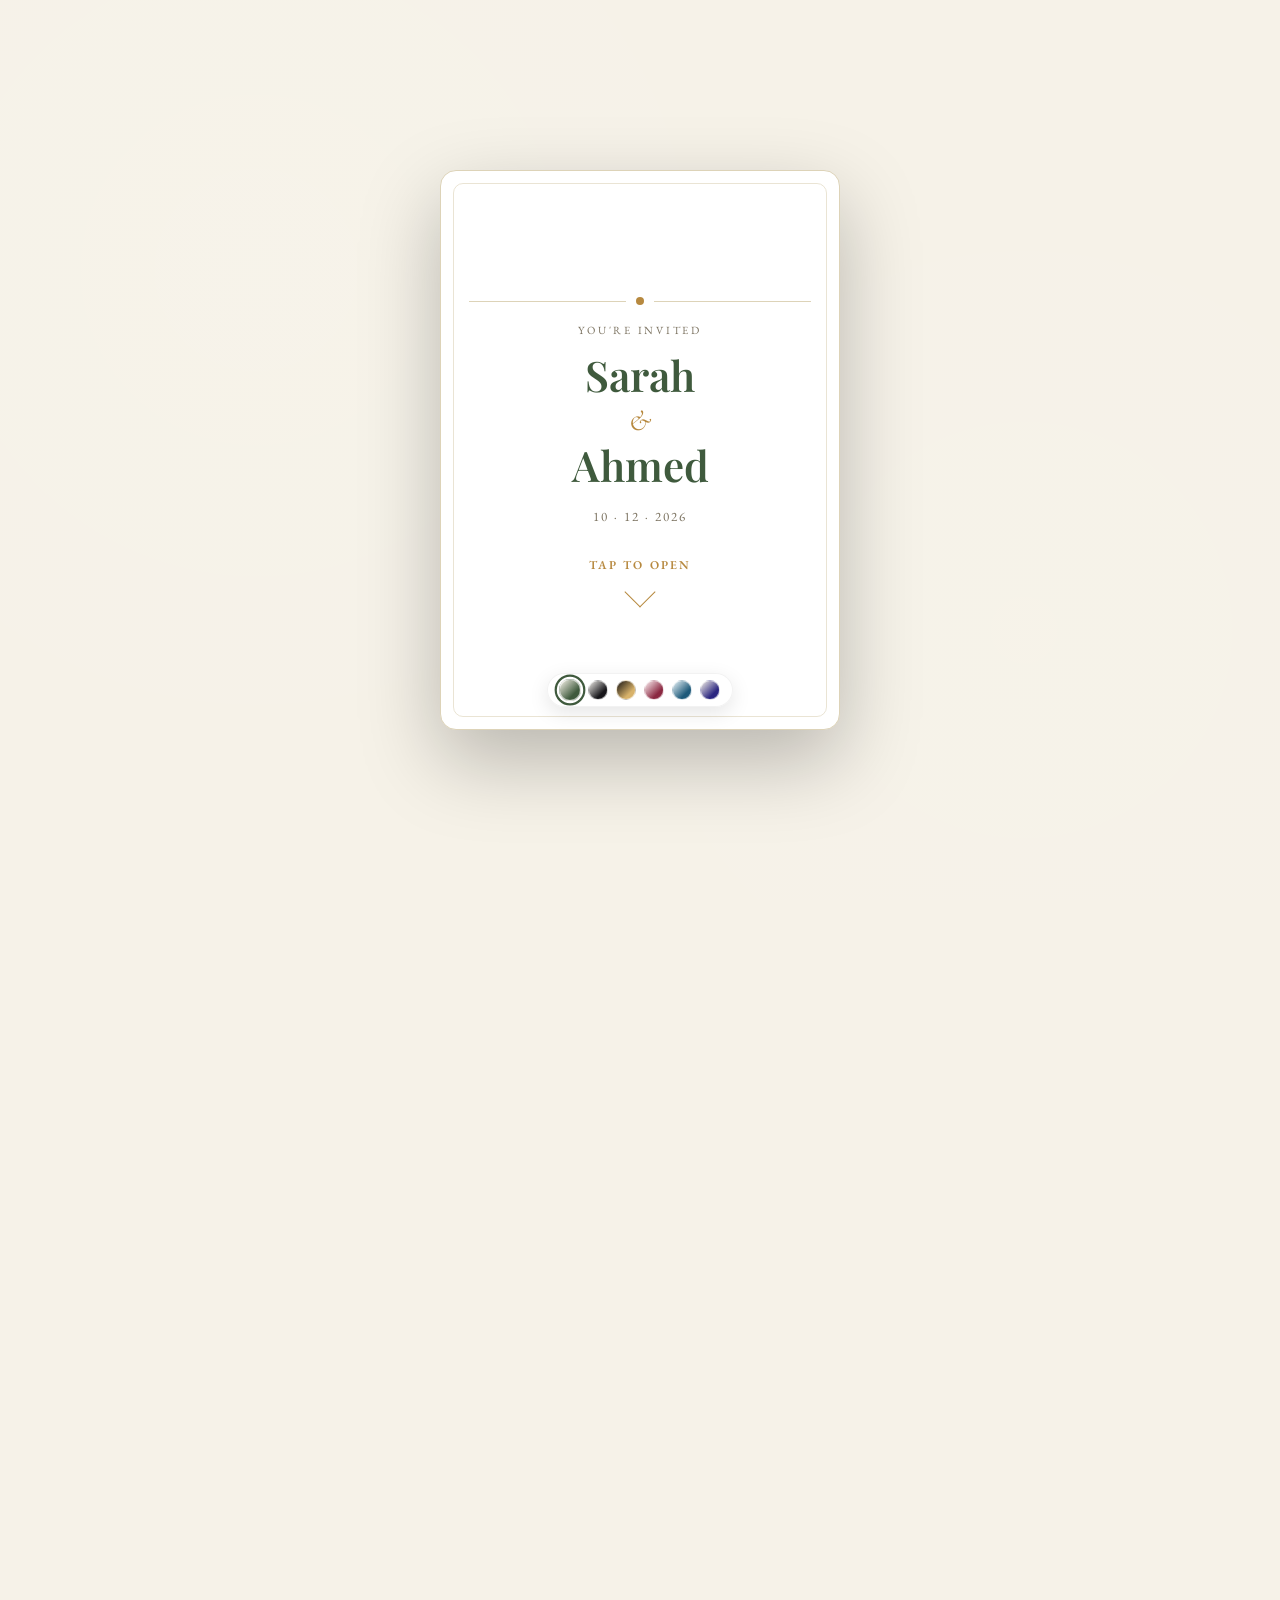
==== index.html @ d76b5e37 "done" ====
<!DOCTYPE html>
<html lang="en" dir="ltr">
<head>
<meta charset="UTF-8">
<meta name="viewport" content="width=device-width, initial-scale=1.0">
<title>Wedding Invitation · Sarah & Ahmed</title>
<link rel="preconnect" href="https://fonts.googleapis.com">
<link href="https://fonts.googleapis.com/css2?family=Playfair+Display:ital,wght@0,400;0,600;1,400&family=Cormorant+Garamond:ital,wght@0,400;0,600;1,500&family=Archivo:wght@400;600;800&family=EB+Garamond:ital@0;1&family=Great+Vibes&family=Marcellus&family=Italiana&family=Dancing+Script:wght@400;600&family=Amiri:ital,wght@0,400;0,700;1,400&family=Cairo:wght@400;600;700&display=swap" rel="stylesheet">
<style>
  :root{
    --shadow-soft: 0 14px 40px rgba(0,0,0,.08);
    --font-size-base: 16px;
  }

  /* ============ 6 THEMES ============ */
  body[data-theme="botanical"]{
    --bg:#F6F2E8; --surface:#FFFFFF; --text:#2E2A20; --muted:#7C7361;
    --heading:#3F5A3D; --accent:#B7893F; --accent2:#7C8F5E; --line:#DDD3B8;
    --frame-radius: 50%; --card-radius: 6px;
  }
  body[data-theme="editorial"]{
    --bg:#F1EFEA; --surface:#FFFFFF; --text:#17161A; --muted:#6B6960;
    --heading:#17161A; --accent:#B5495B; --accent2:#17161A; --line:#D8D5CC;
    --frame-radius: 0px; --card-radius: 0px;
  }
  body[data-theme="noir"]{
    --bg:#191512; --surface:#231D18; --text:#EFE7DA; --muted:#A99A88;
    --heading:#D8B26A; --accent:#D8B26A; --accent2:#8C6A3F; --line:#3A3128;
    --frame-radius: 50% 50% 50% 50% / 60% 60% 40% 40%; --card-radius: 4px;
  }
  body[data-theme="rose"]{
    --bg:#FDF2F4; --surface:#FFFFFF; --text:#3B2226; --muted:#8B6B70;
    --heading:#8B2942; --accent:#D4A5A5; --accent2:#C97B8F; --line:#F0D5DA;
    --frame-radius: 50% 50% 45% 55% / 55% 55% 45% 45%; --card-radius: 12px;
  }
  body[data-theme="ocean"]{
    --bg:#EAF4F8; --surface:#FFFFFF; --text:#0F2C3A; --muted:#5A7A8A;
    --heading:#1E5A7A; --accent:#3EA5B8; --accent2:#7FC9D4; --line:#C5DCE5;
    --frame-radius: 50%; --card-radius: 8px;
  }
  body[data-theme="royal"]{
    --bg:#F5F1E8; --surface:#FFFFFF; --text:#1A1740; --muted:#6B6790;
    --heading:#2A2580; --accent:#C9A227; --accent2:#8A6DB0; --line:#DDD5C0;
    --frame-radius: 50% 50% 50% 50% / 55% 55% 45% 45%; --card-radius: 6px;
  }

  /* ============ FONT FAMILIES ============ */
  body[data-font="classic"]{
    --font-head:'Playfair Display', serif;
    --font-script:'Cormorant Garamond', serif;
    --font-body:'EB Garamond', serif;
  }
  body[data-font="modern"]{
    --font-head:'Archivo', sans-serif;
    --font-script:'Archivo', sans-serif;
    --font-body:'Archivo', sans-serif;
  }
  body[data-font="elegant"]{
    --font-head:'Marcellus', serif;
    --font-script:'Great Vibes', cursive;
    --font-body:'Italiana', serif;
  }
  body[data-font="romantic"]{
    --font-head:'Playfair Display', serif;
    --font-script:'Dancing Script', cursive;
    --font-body:'Cormorant Garamond', serif;
  }

  *{box-sizing:border-box;}
  html,body{margin:0;padding:0;}
  body{
    background:var(--bg); color:var(--text);
    font-family:var(--font-body);
    font-size: var(--font-size-base);
    transition:background .5s ease,color .5s ease;
    min-height:100vh;
  }

  /* ============================================================
     CARD COVER (كارت الدعوة من برّه)
     ============================================================ */
  .cover-screen{
    position:fixed; inset:0; z-index:500;
    background:
      radial-gradient(circle at 20% 30%, rgba(255,255,255,.08), transparent 50%),
      radial-gradient(circle at 80% 70%, rgba(255,255,255,.06), transparent 50%),
      var(--bg);
    display:flex; align-items:center; justify-content:center; padding:24px;
    transition: background .5s;
  }
  .cover-screen.hidden{
    opacity:0; pointer-events:none;
    transition: opacity .8s ease, transform .8s ease;
    transform: scale(1.05);
  }

  .invite-card{
    position:relative;
    width:min(400px, 92vw);
    aspect-ratio: 5 / 7;
    border-radius: 16px;
    background: var(--surface);
    border: 1.5px solid var(--line);
    box-shadow:
      0 30px 80px rgba(0,0,0,.25),
      0 0 0 1px rgba(255,255,255,.05) inset;
    cursor:pointer;
    display:flex; flex-direction:column;
    align-items:center; justify-content:center;
    padding: 32px 28px;
    text-align:center;
    overflow:hidden;
    transition: transform .5s cubic-bezier(.2,.8,.2,1), box-shadow .5s;
    animation: cardFloat 4s ease-in-out infinite;
  }
  @keyframes cardFloat{
    0%,100%{ transform: translateY(0) rotate(-1deg); }
    50%   { transform: translateY(-8px) rotate(1deg); }
  }
  .invite-card:hover{
    transform: translateY(-10px) rotate(0deg) scale(1.02);
    box-shadow:
      0 40px 100px rgba(0,0,0,.35),
      0 0 0 1px rgba(255,255,255,.08) inset;
  }
  .invite-card::before{
    content:'';
    position:absolute; inset:12px;
    border: 1px solid var(--line);
    border-radius: 10px;
    pointer-events:none;
    opacity:.6;
  }
  .invite-card::after{
    content:'';
    position:absolute; inset:0;
    background: linear-gradient(135deg,
      transparent 0%,
      rgba(255,255,255,.15) 45%,
      rgba(255,255,255,.4) 50%,
      rgba(255,255,255,.15) 55%,
      transparent 100%);
    transform: translateX(-100%);
    transition: transform .8s ease;
    pointer-events:none;
  }
  .invite-card:hover::after{ transform: translateX(100%); }

  .card-ornament{
    width:100%; display:flex; align-items:center; justify-content:center;
    gap:10px; margin-bottom: 18px;
  }
  .card-ornament span{
    height:1px; flex:1; background: var(--line);
  }
  .card-ornament .dot{
    width:8px; height:8px; border-radius:50%;
    background: var(--accent); flex:none;
  }
  .card-ornament .diamond{
    width:10px; height:10px;
    background: var(--accent);
    transform: rotate(45deg);
    flex:none;
  }

  .card-kicker{
    font-size: 11px; letter-spacing:.25em; text-transform: uppercase;
    color: var(--muted); margin-bottom: 14px;
  }
  .card-names{
    font-family: var(--font-head);
    font-size: clamp(28px, 7vw, 42px);
    line-height:1.15;
    color: var(--heading);
    font-weight: 600;
    margin: 0;
  }
  .card-names .amp{
    font-family: var(--font-script);
    font-style: italic; font-weight:400;
    color: var(--accent);
    display:block; font-size:.7em; margin: 4px 0;
  }
  .card-date{
    font-size: 13px;
    color: var(--muted);
    letter-spacing:.15em;
    text-transform: uppercase;
    margin-top: 18px;
  }
  .card-tap{
    margin-top: 32px;
    display:flex; flex-direction:column; align-items:center; gap:8px;
    color: var(--accent);
    font-size: 12px;
    letter-spacing: .18em;
    text-transform: uppercase;
    font-weight: 600;
    animation: tapPulse 2s ease-in-out infinite;
  }
  @keyframes tapPulse{
    0%,100%{ opacity:.55; transform: translateY(0); }
    50%    { opacity:1; transform: translateY(4px); }
  }
  .card-tap .arrow{
    width: 22px; height: 22px;
    border-right: 1.5px solid currentColor;
    border-bottom: 1.5px solid currentColor;
    transform: rotate(45deg);
    animation: arrowBounce 1.6s ease-in-out infinite;
  }
  @keyframes arrowBounce{
    0%,100%{ transform: rotate(45deg) translate(0,0); }
    50%    { transform: rotate(45deg) translate(4px,4px); }
  }

  /* شريط الثيمات على الكارت */
  .cover-themes{
    position:absolute; bottom: 22px; left:50%; transform:translateX(-50%);
    display:flex; gap:8px; align-items:center;
    background: rgba(255,255,255,.7);
    backdrop-filter: blur(8px);
    padding: 6px 12px; border-radius: 999px;
    box-shadow: 0 6px 20px rgba(0,0,0,.1);
    border: 1px solid rgba(0,0,0,.05);
  }
  body[data-theme="noir"] .cover-themes{
    background: rgba(35,29,24,.8);
    border-color: rgba(255,255,255,.1);
  }
  .cover-themes .dot{
    width:20px; height:20px; border-radius:50%;
    cursor:pointer; border: 1.5px solid rgba(255,255,255,.6);
    transition: transform .2s, box-shadow .2s;
  }
  .cover-themes .dot:hover{ transform:scale(1.15); }
  .cover-themes .dot.active{
    box-shadow: 0 0 0 2px var(--surface), 0 0 0 4px var(--heading);
    transform: scale(1.1);
  }
  .dot-botanical{ background: linear-gradient(135deg,#F6F2E8,#3F5A3D 70%); }
  .dot-editorial{ background: linear-gradient(135deg,#F1EFEA,#17161A 70%); }
  .dot-noir{      background: linear-gradient(135deg,#191512,#D8B26A 70%); }
  .dot-rose{      background: linear-gradient(135deg,#FDF2F4,#8B2942 70%); }
  .dot-ocean{     background: linear-gradient(135deg,#EAF4F8,#1E5A7A 70%); }
  .dot-royal{     background: linear-gradient(135deg,#F5F1E8,#2A2580 70%); }

  /* ============================================================
     MAIN CONTENT
     ============================================================ */
  .main-wrap{
    max-width:680px; margin:0 auto; padding:52px 22px 40px;
    opacity:0;
    transform: translateY(30px);
    transition: opacity .9s ease .3s, transform .9s ease .3s;
  }
  .main-wrap.visible{ opacity:1; transform: translateY(0); }

  @keyframes riseIn{ from{opacity:0; transform:translateY(18px);} to{opacity:1; transform:translateY(0);} }
  @keyframes fadeIn{ from{opacity:0;} to{opacity:1;} }
  .hero *{animation:riseIn .9s cubic-bezier(.2,.8,.2,1) both;}
  .hero .kicker{animation-delay:.05s;}
  .hero .names{animation-delay:.15s;}
  .hero .lead{animation-delay:.28s;}
  .hero .date-badge{animation-delay:.4s;}
  @media (prefers-reduced-motion: reduce){ .hero *{animation:none;} }

  .divider{display:flex;align-items:center;justify-content:center;gap:12px;margin:34px 0;opacity:.85;}
  .divider span{height:1px;flex:1;background:var(--line);}

  .hero{text-align:center;}
  .kicker{font-size:.875rem; color:var(--muted); margin-bottom:16px; letter-spacing:.01em;}
  body[data-theme="editorial"] .kicker{ text-transform:uppercase; letter-spacing:.18em; font-size:.7rem; font-weight:600; }
  .names{
    font-family:var(--font-head);
    font-size:clamp(2.25rem,9vw,3.6rem);
    line-height:1.2; color:var(--heading); margin:0; font-weight:600;
  }
  body[data-theme="editorial"] .names{ font-weight:800; letter-spacing:-.02em; }
  .amp{ font-family:var(--font-script); font-style:italic; font-size:.55em; color:var(--accent); display:inline-block; margin:0 10px; font-weight:400; }
  body[data-theme="editorial"] .amp{ font-style:normal; color:var(--accent); }
  .lead{ margin-top:18px; font-size:1rem; color:var(--muted); line-height:1.85; max-width:420px; margin-inline:auto;}
  .date-badge{
    display:inline-flex; flex-direction:column; gap:2px;
    margin-top:28px; padding:16px 32px; border:1px solid var(--line);
    border-radius:var(--card-radius); background:var(--surface); box-shadow:var(--shadow-soft);
    transition: box-shadow .3s;
  }
  .date-badge:hover{ box-shadow: 0 18px 48px rgba(0,0,0,.12); }
  .date-badge b{font-size:1.2rem;color:var(--heading);font-family:var(--font-head);font-weight:600;}
  .date-badge span{font-size:.8rem;color:var(--muted);}

  /* Couple Photos */
  .couple-frame{ display:flex; justify-content:center; align-items:flex-end; gap:0; margin:40px 0 8px; }
  .photo-slot{
    width:160px;height:160px; border-radius:var(--frame-radius);
    background:var(--surface); box-shadow:var(--shadow-soft);
    display:flex; align-items:center; justify-content:center; overflow:hidden;
    cursor:pointer; position:relative; z-index:1; flex-shrink:0;
    transition: transform .25s, box-shadow .25s;
  }
  .photo-slot:hover{ transform: scale(1.03); box-shadow: 0 20px 50px rgba(0,0,0,.16); }
  .photo-slot img{width:100%;height:100%;object-fit:cover;display:block;}
  .photo-slot .hint{
    position:absolute; inset:0; display:flex; align-items:center; justify-content:center;
    background:rgba(0,0,0,.45); color:#fff; font-size:.72rem; opacity:0; transition:opacity .25s;
    text-align:center; padding:8px; font-family:var(--font-body); font-weight:600;
  }
  .photo-slot:hover .hint{opacity:1;}
  body[data-theme="botanical"] .photo-slot{ border:3px double var(--accent); }
  body[data-theme="editorial"] .photo-slot{ border:2px solid var(--text); width:150px;height:190px; }
  body[data-theme="noir"] .photo-slot{ border:1px solid var(--accent); width:150px;height:200px; }
  body[data-theme="rose"] .photo-slot{ border:3px solid var(--accent); }
  body[data-theme="ocean"] .photo-slot{ border:2px solid var(--accent); }
  body[data-theme="royal"] .photo-slot{ border:2px double var(--accent); }
  .photo-slot.left{margin-inline-end:-24px;}
  .photo-slot.right{margin-inline-start:-24px;}
  .heart-mid{
    width:38px;height:38px;border-radius:50%;
    background:var(--heading); color:var(--bg);
    display:flex;align-items:center;justify-content:center;
    font-size:.9rem; z-index:2; box-shadow:var(--shadow-soft); flex-shrink:0;
  }
  body[data-theme="editorial"] .heart-mid{ border-radius:0; background:var(--accent); }
  .photo-note{ text-align:center; font-size:.75rem; color:var(--muted); margin-top:12px; }

  .quote-card{ padding:8px 20px; text-align:center; }
  .quote-card p{
    font-family:var(--font-script); font-style:italic; font-size:1.3rem; line-height:1.75; color:var(--text); margin:0;
  }
  body[data-theme="editorial"] .quote-card p{ font-family:var(--font-head); font-style:normal; font-weight:400; font-size:1.05rem; }
  .quote-card small{display:block;margin-top:14px;color:var(--muted);font-size:.75rem; letter-spacing:.04em;}

  .section-title{
    text-align:center; font-family:var(--font-head); font-size:1.5rem; font-weight:600;
    color:var(--heading); margin:0 0 22px;
  }
  body[data-theme="editorial"] .section-title{ text-transform:uppercase; letter-spacing:.1em; font-size:.875rem; font-weight:800; }

  .details-grid{display:grid; grid-template-columns:1fr 1fr; gap:16px;}
  .detail-card{
    background:var(--surface); border-radius:var(--card-radius); box-shadow:var(--shadow-soft);
    padding:24px 16px; text-align:center; border:1px solid transparent;
    transition: transform .2s, box-shadow .2s;
  }
  .detail-card:hover{ transform: translateY(-3px); box-shadow: 0 18px 48px rgba(0,0,0,.12); }
  body[data-theme="editorial"] .detail-card{ border-color:var(--text); box-shadow:none; }
  .detail-card .ic{font-size:1.4rem;margin-bottom:10px;display:block;}
  .detail-card b{display:block;font-size:.95rem;margin-bottom:4px;font-family:var(--font-head);}
  .detail-card span{font-size:.85rem;color:var(--muted);}

  .countdown{display:flex; justify-content:center; gap:12px; flex-wrap:wrap;}
  .cd-box{
    background:var(--surface); border-radius:var(--card-radius); box-shadow:var(--shadow-soft);
    width:78px; padding:16px 0; text-align:center; border:1px solid transparent;
    transition: transform .2s;
  }
  .cd-box:hover{ transform: scale(1.04); }
  body[data-theme="editorial"] .cd-box{ border-color:var(--text); box-shadow:none; }
  .cd-box b{display:block;font-size:1.5rem;color:var(--heading);font-family:var(--font-head);}
  .cd-box span{font-size:.66rem;color:var(--muted); text-transform:uppercase; letter-spacing:.04em;}

  .swatches{display:flex;justify-content:center;gap:14px;margin:18px 0 12px;}
  .swatch{width:44px;height:44px;border-radius:50%;box-shadow:var(--shadow-soft);transition: transform .2s;}
  .swatch:hover{ transform: scale(1.08); }
  body[data-theme="editorial"] .swatch{border-radius:0;}
  .dress-text{text-align:center;font-size:.875rem;color:var(--muted);max-width:420px;margin:0 auto;line-height:1.85;}

  /* Gallery */
  .gallery{
    display:grid; grid-template-columns: repeat(3, 1fr);
    gap:10px; margin-top:10px;
  }
  .gallery-item{
    position:relative; aspect-ratio: 1 / 1;
    border-radius: var(--card-radius); overflow:hidden;
    cursor:pointer; background: var(--surface);
    box-shadow: var(--shadow-soft); border: 1px solid var(--line);
    transition: transform .25s, box-shadow .25s;
  }
  .gallery-item:hover{ transform: translateY(-4px); box-shadow: 0 18px 40px rgba(0,0,0,.16); }
  .gallery-item img{
    width:100%; height:100%; object-fit:cover; display:block;
    transition: transform .5s ease;
  }
  .gallery-item:hover img{ transform: scale(1.08); }
  .gallery-item .gallery-hint{
    position:absolute; inset:0; display:flex; align-items:center; justify-content:center;
    background:linear-gradient(to top, rgba(0,0,0,.55), rgba(0,0,0,.15));
    color:#fff; font-size:.7rem; font-weight:600; letter-spacing:.04em;
    opacity:0; transition:opacity .25s; text-align:center; padding:8px;
  }
  .gallery-item:hover .gallery-hint{ opacity:1; }
  .gallery-item.wide{ grid-column: span 2; aspect-ratio: 2 / 1; }
  .gallery-item.tall{ grid-row: span 2; aspect-ratio: 1 / 2; }

  .gallery-note{ text-align:center; font-size:.75rem; color:var(--muted); margin-top:14px; }

  /* Wishes */
  .wish-form{
    background:var(--surface); border-radius:var(--card-radius); box-shadow:var(--shadow-soft);
    padding:24px; display:flex; flex-direction:column; gap:12px; border:1px solid transparent;
  }
  body[data-theme="editorial"] .wish-form{ border-color:var(--text); box-shadow:none; }
  .wish-form input, .wish-form textarea{
    font-family:var(--font-body); border:1px solid var(--line); border-radius:4px;
    padding:12px 14px; background:transparent; color:var(--text); font-size:.875rem; resize:vertical;
    transition: border-color .2s;
  }
  .wish-form input:focus, .wish-form textarea:focus{ outline: none; border-color: var(--accent); }
  .wish-form textarea{min-height:80px;}
  .wish-form button{
    align-self:flex-start; border:none; cursor:pointer;
    background:var(--heading); color:var(--bg); font-family:var(--font-body); font-weight:600;
    padding:12px 28px; border-radius:4px; font-size:.875rem;
    transition:opacity .2s, transform .15s;
  }
  body[data-theme="editorial"] .wish-form button{ text-transform:uppercase; letter-spacing:.08em; font-size:.75rem; }
  .wish-form button:hover{opacity:.88; transform: translateY(-1px);}
  .wish-form button:disabled{opacity:.5;cursor:default; transform:none;}
  .form-msg{font-size:.8rem;color:var(--accent);min-height:16px;transition: color .3s;}

  .wishes-list{display:flex;flex-direction:column;gap:12px;margin-top:20px;}
  .wish-item{
    background:var(--surface); border-radius:var(--card-radius); box-shadow:var(--shadow-soft);
    padding:16px 18px; border:1px solid transparent;
    animation: riseIn .4s ease both; position:relative;
  }
  body[data-theme="editorial"] .wish-item{ border-color:var(--line); box-shadow:none; }
  .wish-item b{font-size:.875rem;color:var(--heading);font-family:var(--font-head);}
  .wish-item p{margin:6px 0 0;font-size:.84rem;line-height:1.8;color:var(--text); word-wrap:break-word; white-space:pre-wrap;}
  .wish-item .wish-time{ font-size:.7rem; color:var(--muted); margin-top:8px; display:block; }
  .wish-item .wish-del{
    position:absolute; top:10px; right:12px; background:none; border:none;
    color:var(--muted); cursor:pointer; font-size:1rem; opacity:.4; transition:opacity .2s;
    line-height:1; padding:4px;
  }
  .wish-item .wish-del:hover{ opacity:1; color:#c0392b; }
  .wishes-empty{text-align:center;font-size:.84rem;color:var(--muted);padding:12px 0;}
  .wish-counter{ font-size:.72rem; color:var(--muted); text-align:center; margin-top:14px; letter-spacing:.03em; }

  footer{text-align:center;margin-top:48px;font-size:.8rem;color:var(--muted);padding-bottom:80px;}
  footer b{font-family:var(--font-head); color:var(--heading); font-size:.95rem; display:block; margin-bottom:4px;}

  /* ============================================================
     FLOATING SETTINGS PANEL
     ============================================================ */
  .settings-toggle{
    position:fixed; bottom:20px; right:20px; z-index:60;
    width:52px; height:52px; border-radius:50%;
    background: var(--heading); color: var(--bg);
    border:none; cursor:pointer;
    display:flex; align-items:center; justify-content:center;
    box-shadow: 0 10px 30px rgba(0,0,0,.2);
    transition: transform .25s;
  }
  .settings-toggle:hover{ transform: rotate(45deg) scale(1.05); }
  .settings-toggle svg{ width:24px; height:24px; }

  .settings-panel{
    position:fixed; bottom:84px; right:20px; z-index:59;
    background:var(--surface); border-radius:14px;
    box-shadow: 0 20px 60px rgba(0,0,0,.2);
    border:1px solid var(--line);
    padding:18px; width: 280px;
    transform: translateY(20px) scale(.95); opacity:0; pointer-events:none;
    transition: transform .3s cubic-bezier(.2,.8,.2,1), opacity .3s;
    max-height: 70vh; overflow-y:auto;
  }
  .settings-panel.open{
    transform: translateY(0) scale(1); opacity:1; pointer-events:auto;
  }
  .settings-panel h4{
    margin:0 0 10px; font-family:var(--font-head); font-size:.9rem;
    color:var(--heading); font-weight:600;
  }
  .settings-panel h4:not(:first-child){ margin-top:18px; }
  .settings-row{ display:flex; flex-wrap:wrap; gap:8px; }
  .opt{
    flex: 1 0 calc(33.333% - 6px);
    padding:8px 6px; border-radius:8px;
    background: transparent;
    border: 1px solid var(--line);
    color: var(--text);
    font-family: var(--font-body);
    font-size:.72rem;
    cursor:pointer;
    transition: all .2s;
    text-align:center;
  }
  .opt:hover{ border-color: var(--accent); }
  .opt.active{
    background: var(--heading); color: var(--bg);
    border-color: var(--heading);
  }
  .color-opt{
    width:32px; height:32px; border-radius:50%; cursor:pointer;
    border: 2px solid transparent; transition: transform .2s, border-color .2s;
    flex: none;
  }
  .color-opt:hover{ transform: scale(1.1); }
  .color-opt.active{ border-color: var(--heading); box-shadow: 0 0 0 2px var(--surface), 0 0 0 4px var(--heading); }

  .visually-hidden{ position:absolute; width:1px;height:1px; overflow:hidden; clip:rect(0,0,0,0); }

  /* Lightbox */
  .lightbox{
    position:fixed; inset:0; background:rgba(0,0,0,.9); z-index:600;
    display:none; align-items:center; justify-content:center; padding:20px;
    animation: fadeIn .25s ease;
  }
  .lightbox.open{ display:flex; }
  .lightbox img{ max-width:90vw; max-height:85vh; border-radius:6px; box-shadow: 0 20px 60px rgba(0,0,0,.5); }
  .lightbox .close{
    position:absolute; top:20px; right:24px; color:#fff; font-size:2rem; cursor:pointer;
    background:none; border:none; line-height:1; opacity:.8; transition:opacity .2s;
  }
  .lightbox .close:hover{ opacity:1; }

  /* Toast */
  .toast{
    position:fixed; bottom:90px; left:50%; transform:translateX(-50%) translateY(20px);
    background:var(--heading); color:var(--bg); padding:12px 24px; border-radius:999px;
    font-size:.85rem; box-shadow:0 10px 30px rgba(0,0,0,.25); z-index:99;
    opacity:0; pointer-events:none; transition: opacity .3s, transform .3s;
    max-width:90vw; text-align:center;
  }
  .toast.show{ opacity:1; transform:translateX(-50%) translateY(0); }

  @media (max-width:480px){
    .photo-slot{width:120px;height:120px;}
    body[data-theme="editorial"] .photo-slot, body[data-theme="noir"] .photo-slot{width:108px;height:150px;}
    .cd-box{width:64px;padding:12px 0;}
    .details-grid{grid-template-columns:1fr;}
    .gallery{ gap:8px; }
    .gallery-item.wide{ grid-column: span 2; aspect-ratio: 2/1; }
    .settings-panel{ width: calc(100vw - 40px); right:20px; }
  }
</style>
</head>
<body data-theme="botanical" data-font="classic" data-size="medium">

<!-- ============================================================
     COVER SCREEN — كارت الدعوة
     ============================================================ -->
<div class="cover-screen" id="coverScreen">
  <div class="invite-card" id="inviteCard" onclick="openInvitation()">
    <div class="card-ornament">
      <span></span><div class="dot"></div><span></span>
    </div>
    <div class="card-kicker">You're Invited</div>
    <h2 class="card-names">
      Sarah
      <span class="amp">&amp;</span>
      Ahmed
    </h2>
    <div class="card-date">10 · 12 · 2026</div>
    <div class="card-tap">
      <span>Tap to open</span>
      <div class="arrow"></div>
    </div>

    <!-- شريط الثيمات على الكارت -->
    <div class="cover-themes" onclick="event.stopPropagation()">
      <div class="dot dot-botanical" data-cover-theme="botanical" onclick="setTheme('botanical')" title="Vintage Botanical"></div>
      <div class="dot dot-editorial" data-cover-theme="editorial" onclick="setTheme('editorial')" title="Modern Editorial"></div>
      <div class="dot dot-noir" data-cover-theme="noir" onclick="setTheme('noir')" title="Romantic Noir"></div>
      <div class="dot dot-rose" data-cover-theme="rose" onclick="setTheme('rose')" title="Blush Rose"></div>
      <div class="dot dot-ocean" data-cover-theme="ocean" onclick="setTheme('ocean')" title="Ocean Breeze"></div>
      <div class="dot dot-royal" data-cover-theme="royal" onclick="setTheme('royal')" title="Royal Gold"></div>
    </div>
  </div>
</div>

<!-- ============================================================
     MAIN CONTENT
     ============================================================ -->
<div class="main-wrap" id="mainWrap">
<div class="wrap">

  <div class="hero">
    <div class="kicker">Together with our families, we joyfully invite you</div>
    <h1 class="names">Sarah<span class="amp">&amp;</span>Ahmed</h1>
    <p class="lead">to celebrate our wedding day. Your presence would mean the world to us.</p>
    <div class="date-badge">
      <b id="dateBig">Friday, 10 December 2026</b>
      <span>7:00 PM · Cairo, Egypt</span>
    </div>
  </div>

  <div class="divider"><span></span>
    <svg width="18" height="18" viewBox="0 0 18 18" fill="none"><circle cx="9" cy="9" r="3" fill="currentColor" style="color:var(--accent)"/></svg>
    <span></span>
  </div>

  <div class="couple-frame">
    <div class="photo-slot left" onclick="triggerUpload('bride')" title="Tap to change the bride photo">
      <img data-role="bride-img" src="https://images.unsplash.com/photo-1594744803329-e58b31de8bf5?w=600&q=80&auto=format&fit=crop" alt="Bride">
      <div class="hint">Tap to change photo</div>
    </div>
    <div class="heart-mid">♥</div>
    <div class="photo-slot right" onclick="triggerUpload('groom')" title="Tap to change the groom photo">
      <img data-role="groom-img" src="https://images.unsplash.com/photo-1507003211169-0a1dd7228f2d?w=600&q=80&auto=format&fit=crop" alt="Groom">
      <div class="hint">Tap to change photo</div>
    </div>
  </div>
  <p class="photo-note">Tap either photo to upload your own — it stays saved on this device.</p>
  <input type="file" id="fileInput" accept="image/*" class="visually-hidden">

  <div class="quote-card">
    <p>"Among His signs is that He created for you, from among yourselves, mates so that you may find tranquility in them, and He placed between you love and mercy."</p>
    <small>— The Qur'an, 30:21 (paraphrased)</small>
  </div>

  <div class="divider"><span></span><span style="width:6px;height:6px;border-radius:50%;background:var(--accent);flex:none;"></span><span></span></div>

  <h2 class="section-title">The Details</h2>
  <div class="details-grid">
    <div class="detail-card">
      <span class="ic">📅</span>
      <b>The Date</b>
      <span>Friday, 10 December 2026</span>
    </div>
    <div class="detail-card">
      <span class="ic">📍</span>
      <b>The Venue</b>
      <span>Kempinski Nile Hotel, Cairo</span>
    </div>
  </div>

  <h2 class="section-title" style="margin-top:42px;">Counting Down</h2>
  <div class="countdown" id="countdown">
    <div class="cd-box"><b id="cdDays">--</b><span>Days</span></div>
    <div class="cd-box"><b id="cdHours">--</b><span>Hours</span></div>
    <div class="cd-box"><b id="cdMin">--</b><span>Mins</span></div>
    <div class="cd-box"><b id="cdSec">--</b><span>Secs</span></div>
  </div>

  <h2 class="section-title" style="margin-top:48px;">Our Wedding Moments</h2>
  <div class="gallery" id="gallery">
    <div class="gallery-item wide" onclick="triggerUpload('gallery-0')">
      <img data-role="gallery-0-img" src="https://images.unsplash.com/photo-1519741497674-611481863552?w=900&q=80&auto=format&fit=crop" alt="">
      <div class="gallery-hint">Tap to change</div>
    </div>
    <div class="gallery-item" onclick="triggerUpload('gallery-1')">
      <img data-role="gallery-1-img" src="https://images.unsplash.com/photo-1465495976277-4387d4b0b4c6?w=600&q=80&auto=format&fit=crop" alt="">
      <div class="gallery-hint">Tap to change</div>
    </div>
    <div class="gallery-item tall" onclick="triggerUpload('gallery-2')">
      <img data-role="gallery-2-img" src="https://images.unsplash.com/photo-1511285560929-80b456fea0bc?w=600&q=80&auto=format&fit=crop" alt="">
      <div class="gallery-hint">Tap to change</div>
    </div>
    <div class="gallery-item" onclick="triggerUpload('gallery-3')">
      <img data-role="gallery-3-img" src="https://images.unsplash.com/photo-1522673607200-164d1b6ce486?w=600&q=80&auto=format&fit=crop" alt="">
      <div class="gallery-hint">Tap to change</div>
    </div>
    <div class="gallery-item" onclick="triggerUpload('gallery-4')">
      <img data-role="gallery-4-img" src="https://images.unsplash.com/photo-1519225421980-715cb0215aed?w=600&q=80&auto=format&fit=crop" alt="">
      <div class="gallery-hint">Tap to change</div>
    </div>
    <div class="gallery-item wide" onclick="triggerUpload('gallery-5')">
      <img data-role="gallery-5-img" src="https://images.unsplash.com/photo-1519225421980-715cb0215aed?w=900&q=80&auto=format&fit=crop" alt="">
      <div class="gallery-hint">Tap to change</div>
    </div>
  </div>
  <p class="gallery-note">Tap any photo to replace it with one of your own 🤍</p>

  <h2 class="section-title" style="margin-top:48px;">Suggested Palette</h2>
  <div class="swatches">
    <div class="swatch" style="background:var(--heading)"></div>
    <div class="swatch" style="background:var(--accent)"></div>
    <div class="swatch" style="background:var(--accent2)"></div>
  </div>
  <p class="dress-text" id="dressText">We'd love to see you in warm, earthy tones that suit the botanical, garden-party mood of the evening.</p>

  <div class="divider" style="margin-top:46px;"><span></span>
    <svg width="18" height="18" viewBox="0 0 18 18" fill="none"><path d="M9 2C9 2 4 6.5 4 10.5C4 13.5 6.2 15.5 9 15.5C11.8 15.5 14 13.5 14 10.5C14 6.5 9 2 9 2Z" stroke="currentColor" style="color:var(--accent)"/></svg>
    <span></span>
  </div>

  <h2 class="section-title">Leave Us a Wish</h2>
  <div class="wish-form">
    <input type="text" id="wishName" placeholder="Your name" maxlength="40">
    <textarea id="wishMsg" placeholder="Write your congratulations to the couple..." maxlength="240"></textarea>
    <button id="wishBtn" onclick="submitWish()">Send Wishes</button>
    <div class="form-msg" id="wishFormMsg"></div>
  </div>
  <div class="wishes-list" id="wishesList">
    <div class="wishes-empty">Loading wishes...</div>
  </div>
  <div class="wish-counter" id="wishCounter"></div>

  <footer>
    <b>Sarah &amp; Ahmed</b>
    With love, we can't wait to celebrate with you 🤍
  </footer>
</div>
</div>

<!-- ============================================================
     SETTINGS PANEL
     ============================================================ -->
<button class="settings-toggle" id="settingsToggle" onclick="toggleSettings()" title="Settings" style="display:none;">
  <svg viewBox="0 0 24 24" fill="none" stroke="currentColor" stroke-width="2" stroke-linecap="round" stroke-linejoin="round">
    <circle cx="12" cy="12" r="3"/>
    <path d="M19.4 15a1.65 1.65 0 0 0 .33 1.82l.06.06a2 2 0 1 1-2.83 2.83l-.06-.06a1.65 1.65 0 0 0-1.82-.33 1.65 1.65 0 0 0-1 1.51V21a2 2 0 1 1-4 0v-.09A1.65 1.65 0 0 0 9 19.4a1.65 1.65 0 0 0-1.82.33l-.06.06a2 2 0 1 1-2.83-2.83l.06-.06a1.65 1.65 0 0 0 .33-1.82 1.65 1.65 0 0 0-1.51-1H3a2 2 0 1 1 0-4h.09A1.65 1.65 0 0 0 4.6 9a1.65 1.65 0 0 0-.33-1.82l-.06-.06a2 2 0 1 1 2.83-2.83l.06.06a1.65 1.65 0 0 0 1.82.33H9a1.65 1.65 0 0 0 1-1.51V3a2 2 0 1 1 4 0v.09a1.65 1.65 0 0 0 1 1.51 1.65 1.65 0 0 0 1.82-.33l.06-.06a2 2 0 1 1 2.83 2.83l-.06.06a1.65 1.65 0 0 0-.33 1.82V9a1.65 1.65 0 0 0 1.51 1H21a2 2 0 1 1 0 4h-.09a1.65 1.65 0 0 0-1.51 1z"/>
  </svg>
</button>

<div class="settings-panel" id="settingsPanel">
  <h4>🎨 Theme</h4>
  <div class="settings-row">
    <button class="opt" data-theme="botanical" onclick="setTheme('botanical')">Botanical</button>
    <button class="opt" data-theme="editorial" onclick="setTheme('editorial')">Editorial</button>
    <button class="opt" data-theme="noir" onclick="setTheme('noir')">Noir</button>
    <button class="opt" data-theme="rose" onclick="setTheme('rose')">Blush</button>
    <button class="opt" data-theme="ocean" onclick="setTheme('ocean')">Ocean</button>
    <button class="opt" data-theme="royal" onclick="setTheme('royal')">Royal</button>
  </div>

  <h4>✍️ Font Style</h4>
  <div class="settings-row">
    <button class="opt" data-font="classic" onclick="setFont('classic')">Classic</button>
    <button class="opt" data-font="modern" onclick="setFont('modern')">Modern</button>
    <button class="opt" data-font="elegant" onclick="setFont('elegant')">Elegant</button>
    <button class="opt" data-font="romantic" onclick="setFont('romantic')">Romantic</button>
  </div>

  <h4>📏 Text Size</h4>
  <div class="settings-row">
    <button class="opt" data-size="small" onclick="setSize('small')">Small</button>
    <button class="opt" data-size="medium" onclick="setSize('medium')">Medium</button>
    <button class="opt" data-size="large" onclick="setSize('large')">Large</button>
  </div>

  <h4>✨ Quick Accent</h4>
  <div class="settings-row" style="gap:10px; justify-content:center;">
    <div class="color-opt" style="background:#B7893F" onclick="setAccent('#B7893F')" title="Gold"></div>
    <div class="color-opt" style="background:#B5495B" onclick="setAccent('#B5495B')" title="Berry"></div>
    <div class="color-opt" style="background:#3EA5B8" onclick="setAccent('#3EA5B8')" title="Teal"></div>
    <div class="color-opt" style="background:#8B2942" onclick="setAccent('#8B2942')" title="Wine"></div>
    <div class="color-opt" style="background:#7C8F5E" onclick="setAccent('#7C8F5E')" title="Sage"></div>
    <div class="color-opt" style="background:#C9A227" onclick="setAccent('#C9A227')" title="Royal Gold"></div>
  </div>
</div>

<!-- Lightbox -->
<div class="lightbox" id="lightbox" onclick="closeLightbox()">
  <button class="close" onclick="closeLightbox()">×</button>
  <img id="lightboxImg" src="" alt="">
</div>

<!-- Toast -->
<div class="toast" id="toast"></div>

<script>
  // ============================================================
  // 1) الإعدادات
  // ============================================================
  const WEDDING_DATE = new Date('2026-12-10T19:00:00');

  const dressTextByTheme = {
    botanical: "We'd love to see you in warm, earthy tones that suit the botanical, garden-party mood of the evening.",
    editorial: "Come dressed sharp — modern black-and-white with a single pop of color is very welcome.",
    noir: "Think candlelit elegance: deep, rich tones with a touch of gold shimmer.",
    rose: "Soft blush, dusty pink, and cream tones will fit the romantic garden setting beautifully.",
    ocean: "Cool blues, soft aqua, and ivory — think breezy seaside elegance.",
    royal: "Deep navy, gold accents, and rich jewel tones for a regal celebration."
  };

  // ============================================================
  // 2) التخزين — 3 مستويات
  // ============================================================
  const memoryStore = {};
  const store = {
    get(key, fallback = null){
      try{ const v = localStorage.getItem(key); if(v !== null) return v; }catch(e){}
      try{ const v = sessionStorage.getItem(key); if(v !== null) return v; }catch(e){}
      if(Object.prototype.hasOwnProperty.call(memoryStore, key)) return memoryStore[key];
      return fallback;
    },
    set(key, value){
      try{ localStorage.setItem(key, value); }catch(e){}
      try{ sessionStorage.setItem(key, value); }catch(e){}
      memoryStore[key] = value;
      return true;
    },
    remove(key){
      try{ localStorage.removeItem(key); }catch(e){}
      try{ sessionStorage.removeItem(key); }catch(e){}
      delete memoryStore[key];
    }
  };

  // ============================================================
  // 3) Toast
  // ============================================================
  let toastTimer = null;
  function showToast(msg, ms = 2800){
    const t = document.getElementById('toast');
    t.textContent = msg;
    t.classList.add('show');
    clearTimeout(toastTimer);
    toastTimer = setTimeout(()=> t.classList.remove('show'), ms);
  }

  // ============================================================
  // 4) Theme / Font / Size / Accent
  // ============================================================
  function setTheme(theme){
    document.body.setAttribute('data-theme', theme);
    // update settings panel buttons
    document.querySelectorAll('.settings-panel .opt[data-theme]').forEach(b=>{
      b.classList.toggle('active', b.dataset.theme === theme);
    });
    // update cover dots
    document.querySelectorAll('.cover-themes .dot').forEach(d=>{
      d.classList.toggle('active', d.dataset.coverTheme === theme);
    });
    const dt = document.getElementById('dressText');
    if(dt) dt.textContent = dressTextByTheme[theme] || '';
    store.set('invite-theme', theme);
  }

  function setFont(font){
    document.body.setAttribute('data-font', font);
    document.querySelectorAll('.settings-panel .opt[data-font]').forEach(b=>{
      b.classList.toggle('active', b.dataset.font === font);
    });
    store.set('invite-font', font);
  }

  function setSize(size){
    document.body.setAttribute('data-size', size);
    const map = { small: '14px', medium: '16px', large: '18.5px' };
    document.documentElement.style.setProperty('--font-size-base', map[size] || '16px');
    document.querySelectorAll('.settings-panel .opt[data-size]').forEach(b=>{
      b.classList.toggle('active', b.dataset.size === size);
    });
    store.set('invite-size', size);
  }

  function setAccent(color){
    document.body.style.setProperty('--accent', color);
    document.querySelectorAll('.settings-panel .color-opt').forEach(c=>{
      c.classList.toggle('active', c.style.background === hexToRgb(color) || c.getAttribute('onclick').includes(color));
    });
    store.set('invite-accent', color);
  }

  function hexToRgb(hex){
    // helper for comparing (used only in active detection)
    return hex;
  }

  // تحميل الإعدادات المحفوظة
  (function loadAllSettings(){
    const t = store.get('invite-theme'); if(t) setTheme(t); else setTheme('botanical');
    const f = store.get('invite-font');  if(f) setFont(f);
    const s = store.get('invite-size');  if(s) setSize(s);
    const a = store.get('invite-accent'); if(a) document.body.style.setProperty('--accent', a);
  })();

  // ============================================================
  // 5) فتح الدعوة
  // ============================================================
  function openInvitation(){
    const cover = document.getElementById('coverScreen');
    const main  = document.getElementById('mainWrap');
    const toggle = document.getElementById('settingsToggle');

    cover.classList.add('hidden');
    setTimeout(()=>{
      cover.style.display = 'none';
      main.classList.add('visible');
      toggle.style.display = 'flex';
      window.scrollTo({ top: 0, behavior: 'instant' });
      showToast('Welcome to our wedding 🤍', 3000);
    }, 700);
  }

  // ============================================================
  // 6) Settings Panel toggle
  // ============================================================
  function toggleSettings(){
    document.getElementById('settingsPanel').classList.toggle('open');
  }
  // close on outside click
  document.addEventListener('click', e=>{
    const panel = document.getElementById('settingsPanel');
    const toggle = document.getElementById('settingsToggle');
    if(panel.classList.contains('open') &&
       !panel.contains(e.target) &&
       !toggle.contains(e.target)){
      panel.classList.remove('open');
    }
  });

  // ============================================================
  // 7) العدّاد
  // ============================================================
  function updateCountdown(){
    const now = new Date();
    let diff = WEDDING_DATE - now;
    if(diff < 0) diff = 0;
    const d = Math.floor(diff/(1000*60*60*24));
    const h = Math.floor((diff/(1000*60*60))%24);
    const m = Math.floor((diff/(1000*60))%60);
    const s = Math.floor((diff/1000)%60);
    document.getElementById('cdDays').textContent = d;
    document.getElementById('cdHours').textContent = h;
    document.getElementById('cdMin').textContent = m;
    document.getElementById('cdSec').textContent = s;
  }
  updateCountdown();
  setInterval(updateCountdown, 1000);

  // ============================================================
  // 8) رفع الصور
  // ============================================================
  let currentSlot = null;
  const fileInput = document.getElementById('fileInput');

  function triggerUpload(slot){
    currentSlot = slot;
    fileInput.click();
  }

  fileInput.addEventListener('change', function(e){
    const file = e.target.files[0];
    if(!file || !currentSlot) return;
    if(!file.type.startsWith('image/')){
      showToast('Please choose an image file');
      e.target.value = '';
      return;
    }

    const reader = new FileReader();
    reader.onload = function(ev){
      const img = new Image();
      img.onload = function(){
        const maxW = 900;
        const scale = Math.min(1, maxW / img.width);
        const canvas = document.createElement('canvas');
        canvas.width  = Math.max(1, Math.floor(img.width  * scale));
        canvas.height = Math.max(1, Math.floor(img.height * scale));
        const ctx = canvas.getContext('2d');
        ctx.drawImage(img, 0, 0, canvas.width, canvas.height);
        const dataUrl = canvas.toDataURL('image/jpeg', 0.82);

        applyPhoto(currentSlot, dataUrl);
        store.set('invite-photo-' + currentSlot, dataUrl);
        showToast('Photo updated 🤍');
      };
      img.onerror = function(){ showToast('Could not read that image'); };
      img.src = ev.target.result;
    };
    reader.readAsDataURL(file);
    e.target.value = '';
  });

  function applyPhoto(slot, dataUrl){
    const imgEl = document.querySelector('img[data-role="' + slot + '-img"]');
    if(imgEl) imgEl.src = dataUrl;
  }

  (function loadPhotos(){
    const slots = ['bride','groom','gallery-0','gallery-1','gallery-2','gallery-3','gallery-4','gallery-5'];
    slots.forEach(slot=>{
      const saved = store.get('invite-photo-' + slot);
      if(saved) applyPhoto(slot, saved);
    });
  })();

  // ============================================================
  // 9) Lightbox
  // ============================================================
  function openLightbox(src){
    document.getElementById('lightboxImg').src = src;
    document.getElementById('lightbox').classList.add('open');
  }
  function closeLightbox(){
    document.getElementById('lightbox').classList.remove('open');
  }
  document.addEventListener('keydown', e=>{
    if(e.key === 'Escape') closeLightbox();
  });

  // ============================================================
  // 10) الأمنيات
  // ============================================================
  const WISHES_KEY = 'invite-wishes';

  function escapeHtml(str){
    const div = document.createElement('div');
    div.textContent = String(str);
    return div.innerHTML;
  }

  function formatTime(ts){
    try{
      const d = new Date(ts);
      const now = new Date();
      const diff = Math.floor((now - d) / 1000);
      if(diff < 60) return 'just now';
      if(diff < 3600) return Math.floor(diff/60) + ' min ago';
      if(diff < 86400) return Math.floor(diff/3600) + ' h ago';
      if(diff < 604800) return Math.floor(diff/86400) + ' d ago';
      return d.toLocaleDateString('en-GB', { day:'numeric', month:'short', year:'numeric' });
    }catch(e){ return ''; }
  }

  function getWishes(){
    const raw = store.get(WISHES_KEY, '[]');
    try{ return JSON.parse(raw) || []; }catch(e){ return []; }
  }

  function saveWishes(list){
    return store.set(WISHES_KEY, JSON.stringify(list.slice(-50)));
  }

  function renderWishes(list){
    const el = document.getElementById('wishesList');
    const counter = document.getElementById('wishCounter');

    if(!list || list.length === 0){
      el.innerHTML = '<div class="wishes-empty">Be the first to leave a wish for the couple 🤍</div>';
      counter.textContent = '';
      return;
    }

    el.innerHTML = list.slice().reverse().map(w=>`
      <div class="wish-item" data-ts="${w.ts}">
        <button class="wish-del" title="Delete" onclick="deleteWish(${w.ts})">×</button>
        <b>${escapeHtml(w.name)}</b>
        <p>${escapeHtml(w.message)}</p>
        <span class="wish-time">${formatTime(w.ts)}</span>
      </div>
    `).join('');

    counter.textContent = list.length === 1
      ? '1 wish · thank you for the love 🤍'
      : list.length + ' wishes · thank you for the love 🤍';
  }

  function loadWishes(){ renderWishes(getWishes()); }

  function submitWish(){
    const nameEl = document.getElementById('wishName');
    const msgEl  = document.getElementById('wishMsg');
    const btn    = document.getElementById('wishBtn');
    const formMsg = document.getElementById('wishFormMsg');

    const name = nameEl.value.trim();
    const message = msgEl.value.trim();

    if(!name || !message){
      formMsg.textContent = 'Please add your name and a message';
      formMsg.style.color = 'var(--accent)';
      return;
    }

    btn.disabled = true;
    formMsg.textContent = 'Sending...';
    formMsg.style.color = 'var(--muted)';

    setTimeout(()=>{
      try{
        const list = getWishes();
        list.push({ name, message, ts: Date.now() });
        saveWishes(list);
        renderWishes(list);
        nameEl.value = '';
        msgEl.value = '';
        formMsg.textContent = 'Thank you — your wish has been sent 🤍';
        formMsg.style.color = 'var(--accent)';
        showToast('Wish sent 🤍');
        setTimeout(()=>{ formMsg.textContent = ''; }, 4000);
      }catch(err){
        console.error(err);
        formMsg.textContent = 'Could not save. Please try again.';
        formMsg.style.color = '#c0392b';
      }
      btn.disabled = false;
    }, 300);
  }

  function deleteWish(ts){
    if(!confirm('Delete this wish?')) return;
    const list = getWishes().filter(w => w.ts !== ts);
    saveWishes(list);
    renderWishes(list);
    showToast('Wish deleted');
  }

  loadWishes();

  document.getElementById('wishName').addEventListener('keydown', e=>{
    if(e.key === 'Enter'){
      e.preventDefault();
      document.getElementById('wishMsg').focus();
    }
  });

  // ============================================================
  // 11) منع الكارت من الفتح لما تدوس على نقط الألوان
  //     (already handled by stopPropagation)
  // ============================================================
</script>

</body>
</html>
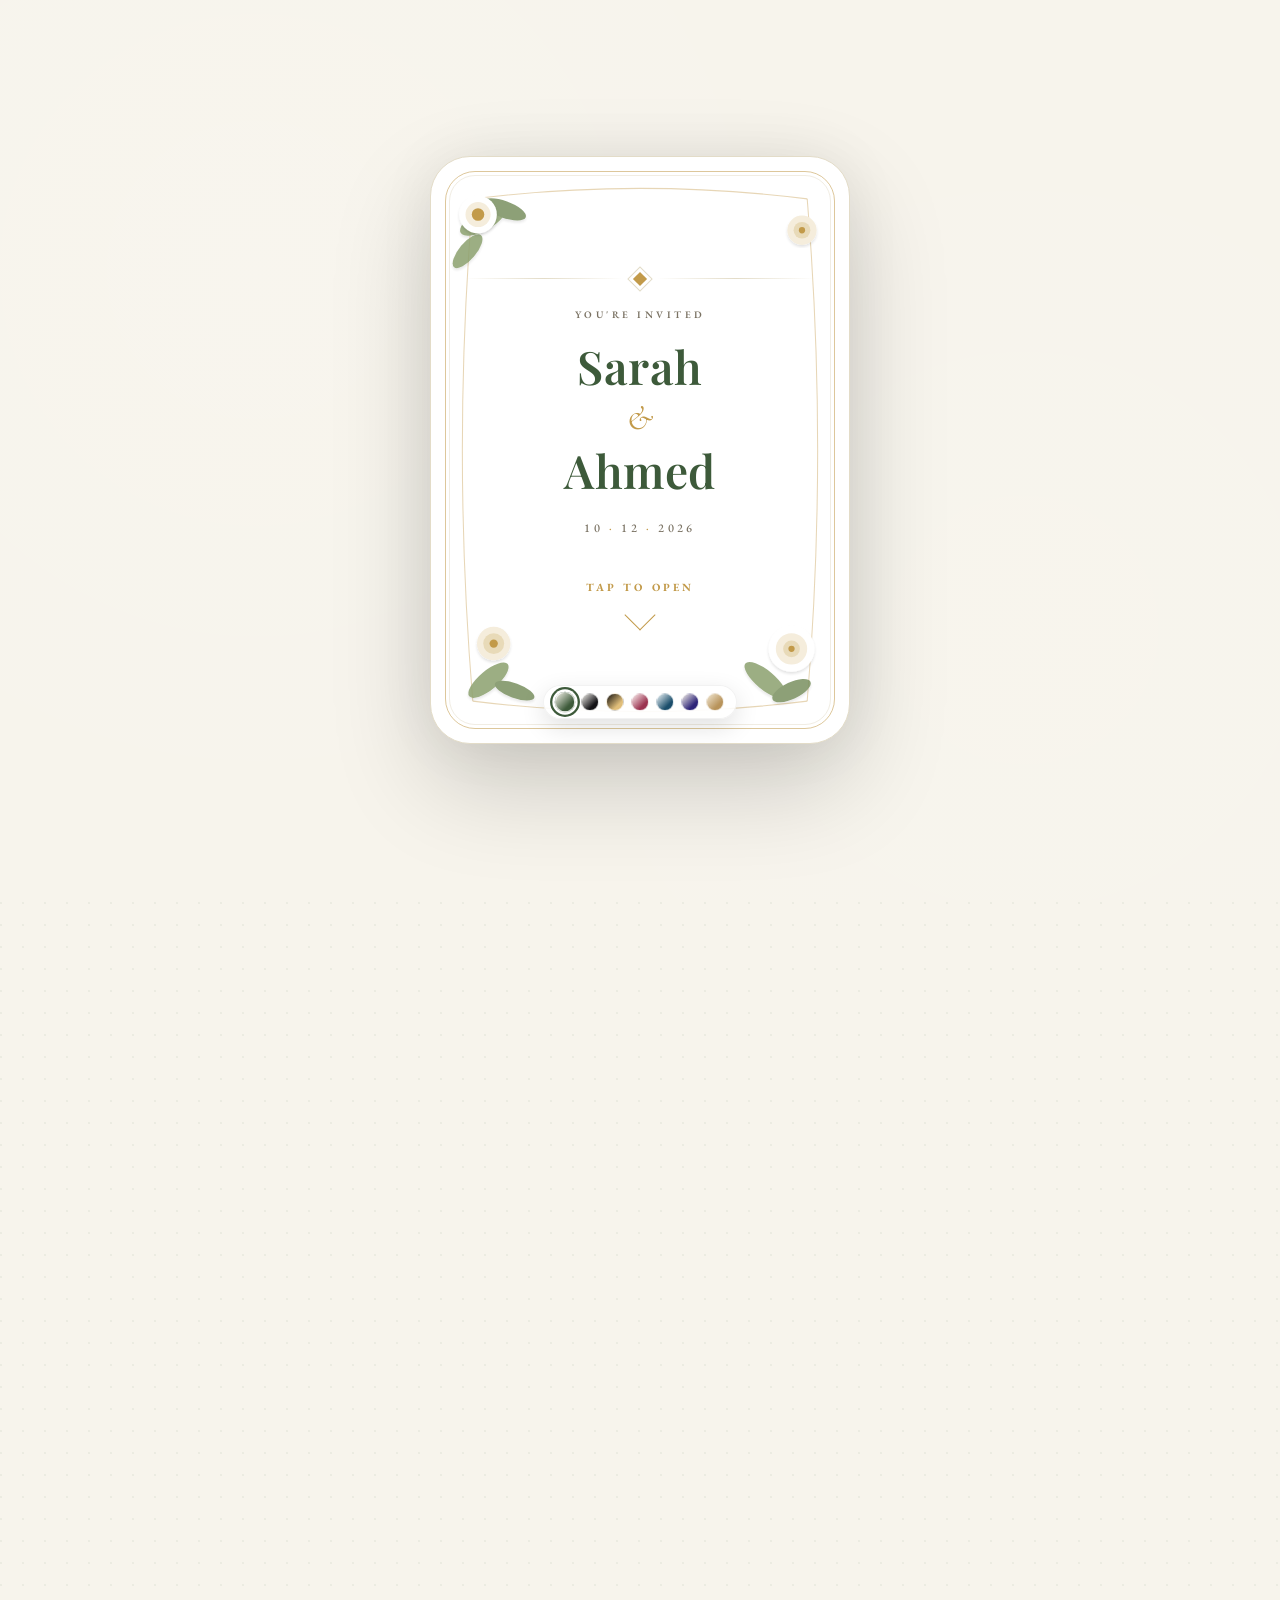
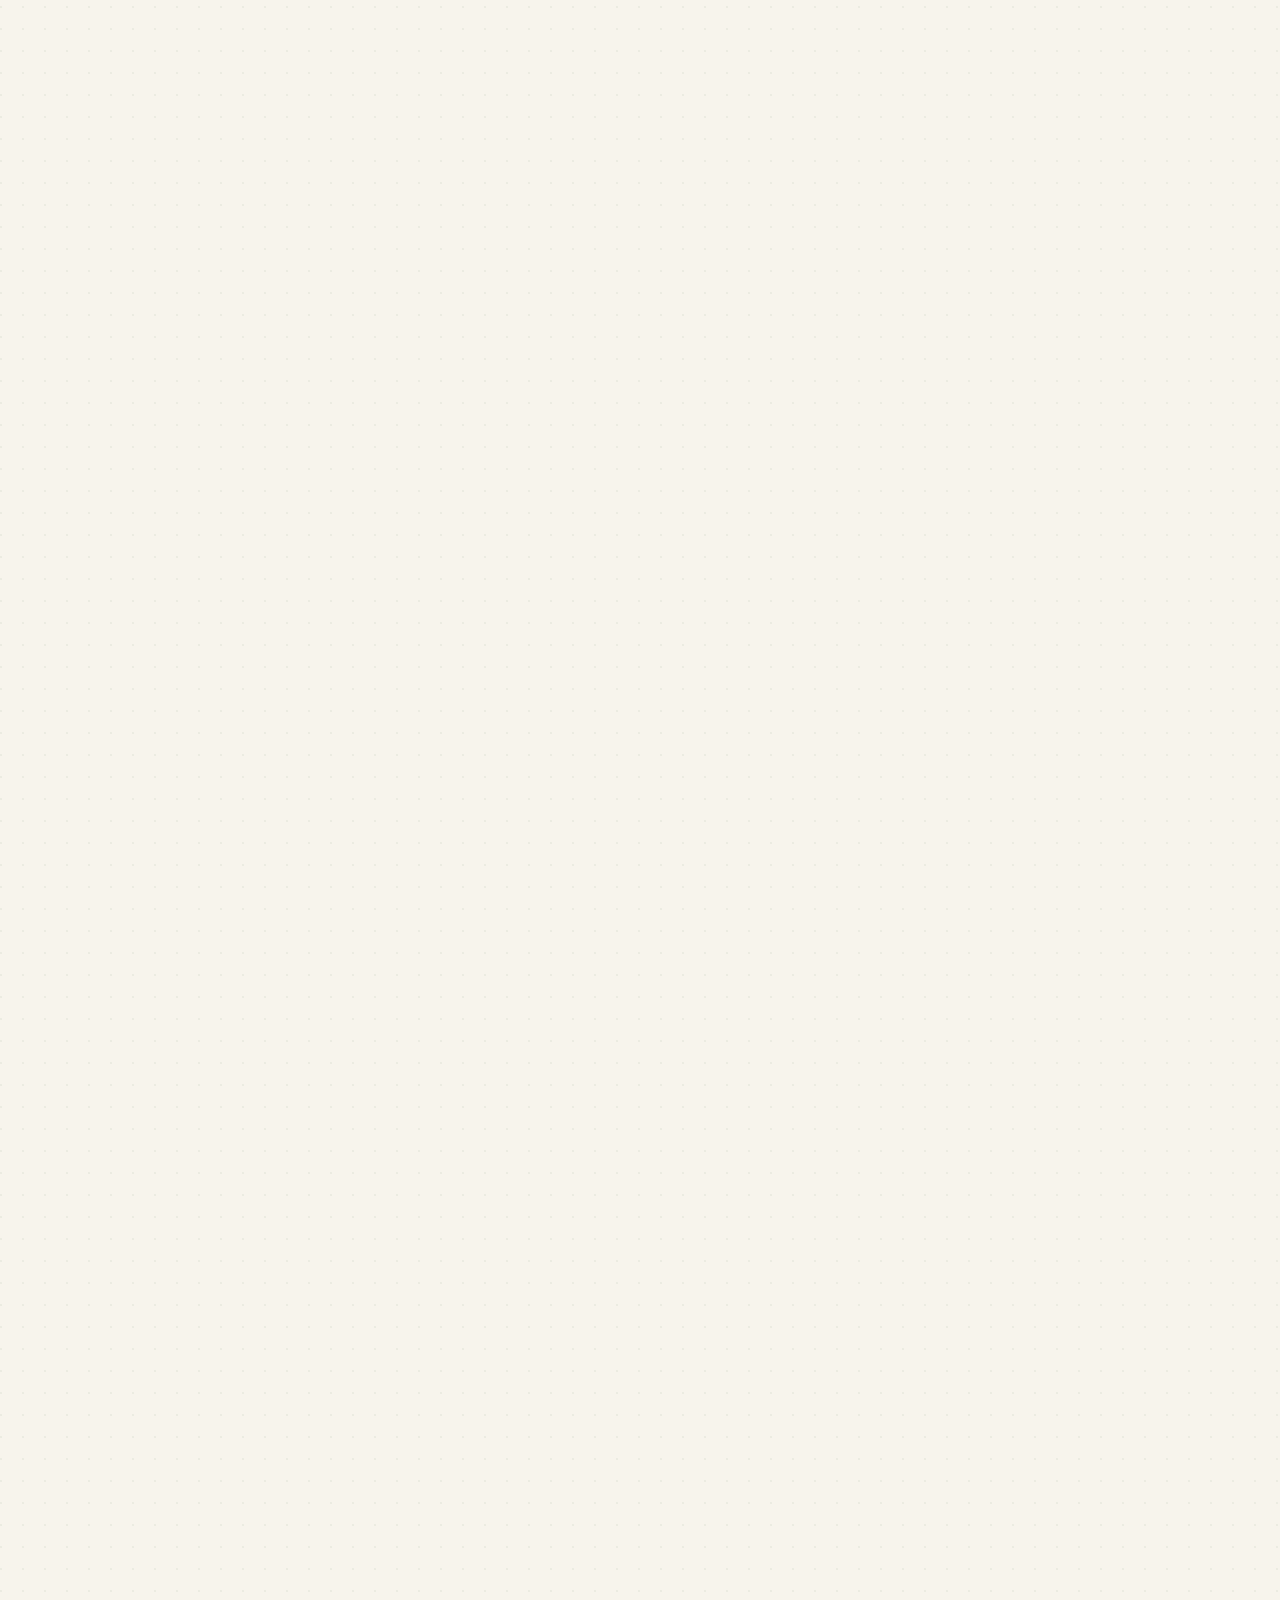
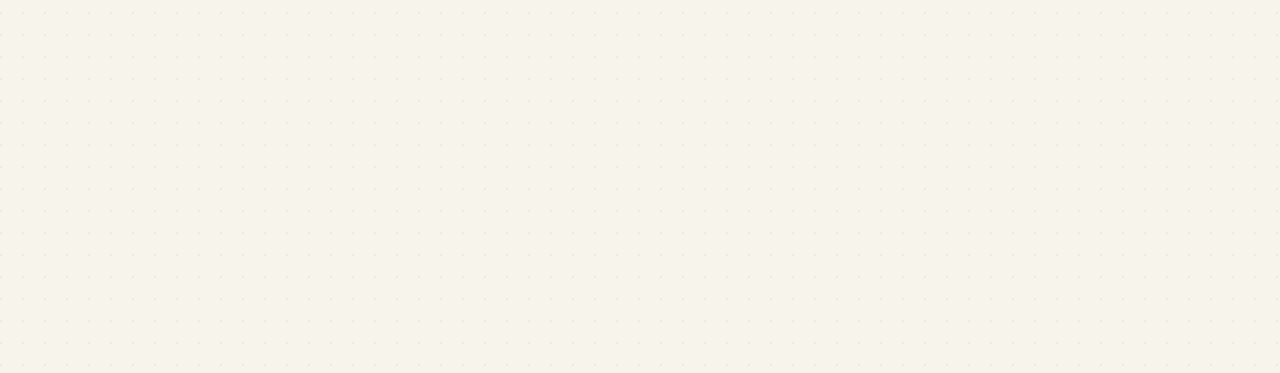
==== commit dcf3fe73: "done" ====
--- a/index.html
+++ b/index.html
@@ -5,43 +5,56 @@
 <meta name="viewport" content="width=device-width, initial-scale=1.0">
 <title>Wedding Invitation · Sarah & Ahmed</title>
 <link rel="preconnect" href="https://fonts.googleapis.com">
-<link href="https://fonts.googleapis.com/css2?family=Playfair+Display:ital,wght@0,400;0,600;1,400&family=Cormorant+Garamond:ital,wght@0,400;0,600;1,500&family=Archivo:wght@400;600;800&family=EB+Garamond:ital@0;1&family=Great+Vibes&family=Marcellus&family=Italiana&family=Dancing+Script:wght@400;600&family=Amiri:ital,wght@0,400;0,700;1,400&family=Cairo:wght@400;600;700&display=swap" rel="stylesheet">
+<link href="https://fonts.googleapis.com/css2?family=Playfair+Display:ital,wght@0,400;0,600;1,400&family=Cormorant+Garamond:ital,wght@0,400;0,600;1,500&family=Archivo:wght@400;600;800&family=EB+Garamond:ital@0;1&family=Great+Vibes&family=Marcellus&family=Italiana&family=Dancing+Script:wght@400;600&display=swap" rel="stylesheet">
 <style>
   :root{
     --shadow-soft: 0 14px 40px rgba(0,0,0,.08);
-    --font-size-base: 16px;
-  }
-
-  /* ============ 6 THEMES ============ */
+    --shadow-card: 0 20px 60px rgba(0,0,0,.10), 0 4px 12px rgba(0,0,0,.05);
+    --shadow-elevated: 0 30px 80px rgba(0,0,0,.15), 0 8px 20px rgba(0,0,0,.06);
+  }
+
+  /* ============ 7 THEMES ============ */
   body[data-theme="botanical"]{
-    --bg:#F6F2E8; --surface:#FFFFFF; --text:#2E2A20; --muted:#7C7361;
-    --heading:#3F5A3D; --accent:#B7893F; --accent2:#7C8F5E; --line:#DDD3B8;
-    --frame-radius: 50%; --card-radius: 6px;
+    --bg:#F7F4EC; --surface:#FFFFFF; --text:#2A2820; --muted:#7A7263;
+    --heading:#3D5A3A; --accent:#C29A4A; --accent2:#8BA06E; --line:#E3DCC8;
+    --frame-radius: 50%; --card-radius: 10px;
+    --pattern: radial-gradient(circle at 1px 1px, rgba(61,90,58,.06) 1px, transparent 0);
   }
   body[data-theme="editorial"]{
-    --bg:#F1EFEA; --surface:#FFFFFF; --text:#17161A; --muted:#6B6960;
-    --heading:#17161A; --accent:#B5495B; --accent2:#17161A; --line:#D8D5CC;
-    --frame-radius: 0px; --card-radius: 0px;
+    --bg:#F2F0EB; --surface:#FFFFFF; --text:#141317; --muted:#6A675F;
+    --heading:#141317; --accent:#C24E62; --accent2:#2A2820; --line:#DCD8CE;
+    --frame-radius: 0px; --card-radius: 2px;
+    --pattern: none;
   }
   body[data-theme="noir"]{
-    --bg:#191512; --surface:#231D18; --text:#EFE7DA; --muted:#A99A88;
-    --heading:#D8B26A; --accent:#D8B26A; --accent2:#8C6A3F; --line:#3A3128;
-    --frame-radius: 50% 50% 50% 50% / 60% 60% 40% 40%; --card-radius: 4px;
+    --bg:#161310; --surface:#221C17; --text:#F0E8DB; --muted:#A89A87;
+    --heading:#E0BE7A; --accent:#E0BE7A; --accent2:#9A7542; --line:#3A3128;
+    --frame-radius: 50% 50% 50% 50% / 60% 60% 40% 40%; --card-radius: 8px;
+    --pattern: radial-gradient(circle at 1px 1px, rgba(224,190,122,.05) 1px, transparent 0);
   }
   body[data-theme="rose"]{
-    --bg:#FDF2F4; --surface:#FFFFFF; --text:#3B2226; --muted:#8B6B70;
-    --heading:#8B2942; --accent:#D4A5A5; --accent2:#C97B8F; --line:#F0D5DA;
-    --frame-radius: 50% 50% 45% 55% / 55% 55% 45% 45%; --card-radius: 12px;
+    --bg:#FCF3F2; --surface:#FFFFFF; --text:#3B2126; --muted:#8F6E72;
+    --heading:#9B3350; --accent:#D68A9B; --accent2:#C4A8A2; --line:#F2DBDD;
+    --frame-radius: 50% 50% 45% 55% / 55% 55% 45% 45%; --card-radius: 16px;
+    --pattern: radial-gradient(circle at 1px 1px, rgba(155,51,80,.05) 1px, transparent 0);
   }
   body[data-theme="ocean"]{
-    --bg:#EAF4F8; --surface:#FFFFFF; --text:#0F2C3A; --muted:#5A7A8A;
-    --heading:#1E5A7A; --accent:#3EA5B8; --accent2:#7FC9D4; --line:#C5DCE5;
-    --frame-radius: 50%; --card-radius: 8px;
+    --bg:#EDF4F7; --surface:#FFFFFF; --text:#0F2A38; --muted:#5B7A88;
+    --heading:#1B4E6B; --accent:#3A9BAC; --accent2:#7FB9C4; --line:#CFE0E6;
+    --frame-radius: 50%; --card-radius: 12px;
+    --pattern: radial-gradient(circle at 1px 1px, rgba(27,78,107,.05) 1px, transparent 0);
   }
   body[data-theme="royal"]{
-    --bg:#F5F1E8; --surface:#FFFFFF; --text:#1A1740; --muted:#6B6790;
-    --heading:#2A2580; --accent:#C9A227; --accent2:#8A6DB0; --line:#DDD5C0;
-    --frame-radius: 50% 50% 50% 50% / 55% 55% 45% 45%; --card-radius: 6px;
+    --bg:#F6F2E9; --surface:#FFFFFF; --text:#1A1838; --muted:#6E6890;
+    --heading:#2D2478; --accent:#C9A227; --accent2:#7E6DAE; --line:#E0D8C2;
+    --frame-radius: 50% 50% 50% 50% / 55% 55% 45% 45%; --card-radius: 10px;
+    --pattern: radial-gradient(circle at 1px 1px, rgba(45,36,120,.05) 1px, transparent 0);
+  }
+  body[data-theme="floral"]{
+    --bg:#F0E6D2; --surface:#FBF6EC; --text:#3A3226; --muted:#8B7E6A;
+    --heading:#5D4A2E; --accent:#B8935A; --accent2:#A8B89A; --line:#D9C9A8;
+    --frame-radius: 50%; --card-radius: 12px;
+    --pattern: none;
   }
 
   /* ============ FONT FAMILIES ============ */
@@ -68,22 +81,30 @@
 
   *{box-sizing:border-box;}
   html,body{margin:0;padding:0;}
+  html{
+    font-size: 16px;
+    transition: font-size .3s ease;
+  }
   body{
-    background:var(--bg); color:var(--text);
+    background-color:var(--bg);
+    background-image: var(--pattern);
+    background-size: 22px 22px;
+    color:var(--text);
     font-family:var(--font-body);
-    font-size: var(--font-size-base);
-    transition:background .5s ease,color .5s ease;
+    font-size: 1rem;
+    transition:background-color .5s ease,color .5s ease;
     min-height:100vh;
+    -webkit-font-smoothing: antialiased;
   }
 
   /* ============================================================
-     CARD COVER (كارت الدعوة من برّه)
+     COVER SCREEN — كارت الدعوة
      ============================================================ */
   .cover-screen{
     position:fixed; inset:0; z-index:500;
     background:
-      radial-gradient(circle at 20% 30%, rgba(255,255,255,.08), transparent 50%),
-      radial-gradient(circle at 80% 70%, rgba(255,255,255,.06), transparent 50%),
+      radial-gradient(circle at 20% 30%, rgba(255,255,255,.10), transparent 55%),
+      radial-gradient(circle at 80% 70%, rgba(255,255,255,.08), transparent 55%),
       var(--bg);
     display:flex; align-items:center; justify-content:center; padding:24px;
     transition: background .5s;
@@ -96,111 +117,128 @@
 
   .invite-card{
     position:relative;
-    width:min(400px, 92vw);
+    width:min(420px, 92vw);
     aspect-ratio: 5 / 7;
-    border-radius: 16px;
+    border-radius: 40px;
     background: var(--surface);
-    border: 1.5px solid var(--line);
+    border: 1px solid var(--line);
     box-shadow:
-      0 30px 80px rgba(0,0,0,.25),
-      0 0 0 1px rgba(255,255,255,.05) inset;
+      0 40px 100px rgba(0,0,0,.18),
+      0 0 0 1px rgba(255,255,255,.06) inset,
+      0 0 60px rgba(0,0,0,.06);
     cursor:pointer;
     display:flex; flex-direction:column;
     align-items:center; justify-content:center;
-    padding: 32px 28px;
+    padding: 40px 34px;
     text-align:center;
     overflow:hidden;
-    transition: transform .5s cubic-bezier(.2,.8,.2,1), box-shadow .5s;
-    animation: cardFloat 4s ease-in-out infinite;
+    transition: transform .6s cubic-bezier(.2,.8,.2,1), box-shadow .6s;
+    animation: cardFloat 5s ease-in-out infinite;
   }
   @keyframes cardFloat{
-    0%,100%{ transform: translateY(0) rotate(-1deg); }
-    50%   { transform: translateY(-8px) rotate(1deg); }
+    0%,100%{ transform: translateY(0) rotate(-.5deg); }
+    50%   { transform: translateY(-10px) rotate(.5deg); }
   }
   .invite-card:hover{
-    transform: translateY(-10px) rotate(0deg) scale(1.02);
+    transform: translateY(-12px) rotate(0deg) scale(1.02);
     box-shadow:
-      0 40px 100px rgba(0,0,0,.35),
+      0 60px 120px rgba(0,0,0,.22),
       0 0 0 1px rgba(255,255,255,.08) inset;
   }
   .invite-card::before{
     content:'';
-    position:absolute; inset:12px;
-    border: 1px solid var(--line);
-    border-radius: 10px;
+    position:absolute; inset:14px;
+    border: 1px solid var(--accent);
+    border-radius: 30px;
     pointer-events:none;
-    opacity:.6;
+    opacity:.55;
   }
   .invite-card::after{
     content:'';
+    position:absolute; inset:18px;
+    border: 1px solid var(--line);
+    border-radius: 26px;
+    pointer-events:none;
+    opacity:.5;
+  }
+
+  .invite-card .shine{
     position:absolute; inset:0;
-    background: linear-gradient(135deg,
-      transparent 0%,
-      rgba(255,255,255,.15) 45%,
-      rgba(255,255,255,.4) 50%,
-      rgba(255,255,255,.15) 55%,
-      transparent 100%);
-    transform: translateX(-100%);
-    transition: transform .8s ease;
+    background: linear-gradient(115deg,
+      transparent 30%,
+      rgba(255,255,255,.35) 45%,
+      rgba(255,255,255,.55) 50%,
+      rgba(255,255,255,.35) 55%,
+      transparent 70%);
+    transform: translateX(-120%);
     pointer-events:none;
-  }
-  .invite-card:hover::after{ transform: translateX(100%); }
+    transition: transform 1s ease;
+    z-index: 5;
+  }
+  .invite-card:hover .shine{ transform: translateX(120%); }
 
   .card-ornament{
     width:100%; display:flex; align-items:center; justify-content:center;
-    gap:10px; margin-bottom: 18px;
+    gap:12px; margin-bottom: 24px;
+    position:relative; z-index:2;
   }
   .card-ornament span{
-    height:1px; flex:1; background: var(--line);
-  }
-  .card-ornament .dot{
-    width:8px; height:8px; border-radius:50%;
-    background: var(--accent); flex:none;
+    height:1px; flex:1; background: linear-gradient(to right, transparent, var(--line), transparent);
   }
   .card-ornament .diamond{
     width:10px; height:10px;
     background: var(--accent);
     transform: rotate(45deg);
     flex:none;
+    box-shadow: 0 0 0 3px var(--surface), 0 0 0 4px var(--line);
   }
 
   .card-kicker{
-    font-size: 11px; letter-spacing:.25em; text-transform: uppercase;
-    color: var(--muted); margin-bottom: 14px;
+    font-size: 0.625rem; letter-spacing:.35em; text-transform: uppercase;
+    color: var(--muted); margin-bottom: 20px;
+    position:relative; z-index:2;
+    font-weight: 600;
   }
   .card-names{
     font-family: var(--font-head);
-    font-size: clamp(28px, 7vw, 42px);
-    line-height:1.15;
+    font-size: clamp(1.875rem, 8vw, 2.875rem);
+    line-height:1.1;
     color: var(--heading);
     font-weight: 600;
     margin: 0;
+    position:relative; z-index:2;
+    letter-spacing: .01em;
   }
   .card-names .amp{
     font-family: var(--font-script);
     font-style: italic; font-weight:400;
     color: var(--accent);
-    display:block; font-size:.7em; margin: 4px 0;
+    display:block; font-size:.75em; margin: 8px 0;
   }
   .card-date{
-    font-size: 13px;
+    font-size: 0.75rem;
     color: var(--muted);
-    letter-spacing:.15em;
+    letter-spacing:.28em;
     text-transform: uppercase;
-    margin-top: 18px;
-  }
+    margin-top: 24px;
+    position:relative; z-index:2;
+    font-weight: 500;
+  }
+  .card-date .dot-sep{ color: var(--accent); margin: 0 6px; }
+
   .card-tap{
-    margin-top: 32px;
-    display:flex; flex-direction:column; align-items:center; gap:8px;
+    margin-top: 44px;
+    display:flex; flex-direction:column; align-items:center; gap:10px;
     color: var(--accent);
-    font-size: 12px;
-    letter-spacing: .18em;
+    font-size: 0.6875rem;
+    letter-spacing: .28em;
     text-transform: uppercase;
-    font-weight: 600;
-    animation: tapPulse 2s ease-in-out infinite;
+    font-weight: 700;
+    animation: tapPulse 2.4s ease-in-out infinite;
+    position:relative; z-index:2;
   }
   @keyframes tapPulse{
-    0%,100%{ opacity:.55; transform: translateY(0); }
+    0%,100%{ opacity:.6; transform: translateY(0); }
     50%    { opacity:1; transform: translateY(4px); }
   }
   .card-tap .arrow{
@@ -208,49 +246,127 @@
     border-right: 1.5px solid currentColor;
     border-bottom: 1.5px solid currentColor;
     transform: rotate(45deg);
-    animation: arrowBounce 1.6s ease-in-out infinite;
+    animation: arrowBounce 1.8s ease-in-out infinite;
   }
   @keyframes arrowBounce{
     0%,100%{ transform: rotate(45deg) translate(0,0); }
     50%    { transform: rotate(45deg) translate(4px,4px); }
   }
 
-  /* شريط الثيمات على الكارت */
+  /* شريط الثيمات */
   .cover-themes{
-    position:absolute; bottom: 22px; left:50%; transform:translateX(-50%);
-    display:flex; gap:8px; align-items:center;
-    background: rgba(255,255,255,.7);
-    backdrop-filter: blur(8px);
-    padding: 6px 12px; border-radius: 999px;
-    box-shadow: 0 6px 20px rgba(0,0,0,.1);
+    position:absolute; bottom: 24px; left:50%; transform:translateX(-50%);
+    display:flex; gap:7px; align-items:center;
+    background: rgba(255,255,255,.75);
+    backdrop-filter: blur(12px);
+    -webkit-backdrop-filter: blur(12px);
+    padding: 7px 12px; border-radius: 999px;
+    box-shadow: 0 8px 24px rgba(0,0,0,.12);
     border: 1px solid rgba(0,0,0,.05);
+    z-index: 10;
   }
   body[data-theme="noir"] .cover-themes{
-    background: rgba(35,29,24,.8);
+    background: rgba(34,28,23,.85);
     border-color: rgba(255,255,255,.1);
   }
   .cover-themes .dot{
-    width:20px; height:20px; border-radius:50%;
-    cursor:pointer; border: 1.5px solid rgba(255,255,255,.6);
+    width:18px; height:18px; border-radius:50%;
+    cursor:pointer; border: 1.5px solid rgba(255,255,255,.7);
     transition: transform .2s, box-shadow .2s;
   }
-  .cover-themes .dot:hover{ transform:scale(1.15); }
+  .cover-themes .dot:hover{ transform:scale(1.2); }
   .cover-themes .dot.active{
     box-shadow: 0 0 0 2px var(--surface), 0 0 0 4px var(--heading);
-    transform: scale(1.1);
-  }
-  .dot-botanical{ background: linear-gradient(135deg,#F6F2E8,#3F5A3D 70%); }
-  .dot-editorial{ background: linear-gradient(135deg,#F1EFEA,#17161A 70%); }
-  .dot-noir{      background: linear-gradient(135deg,#191512,#D8B26A 70%); }
-  .dot-rose{      background: linear-gradient(135deg,#FDF2F4,#8B2942 70%); }
-  .dot-ocean{     background: linear-gradient(135deg,#EAF4F8,#1E5A7A 70%); }
-  .dot-royal{     background: linear-gradient(135deg,#F5F1E8,#2A2580 70%); }
+    transform: scale(1.15);
+  }
+  .dot-botanical{ background: linear-gradient(135deg,#F7F4EC,#3D5A3A 70%); }
+  .dot-editorial{ background: linear-gradient(135deg,#F2F0EB,#141317 70%); }
+  .dot-noir{      background: linear-gradient(135deg,#161310,#E0BE7A 70%); }
+  .dot-rose{      background: linear-gradient(135deg,#FCF3F2,#9B3350 70%); }
+  .dot-ocean{     background: linear-gradient(135deg,#EDF4F7,#1B4E6B 70%); }
+  .dot-royal{     background: linear-gradient(135deg,#F6F2E9,#2D2478 70%); }
+  .dot-floral{    background: linear-gradient(135deg,#F0E6D2,#B8935A 70%); }
+
+  /* ============================================================
+     ⭐ FRAMES
+     ============================================================ */
+  .theme-frame{
+    position: absolute;
+    inset: 0;
+    width: 100%;
+    height: 100%;
+    pointer-events: none;
+    z-index: 1;
+    opacity: 0;
+    transition: opacity .6s ease;
+  }
+  body[data-theme="botanical"] .frame-botanical,
+  body[data-theme="editorial"] .frame-editorial,
+  body[data-theme="noir"] .frame-noir,
+  body[data-theme="rose"] .frame-rose,
+  body[data-theme="ocean"] .frame-ocean,
+  body[data-theme="royal"] .frame-royal,
+  body[data-theme="floral"] .frame-floral{
+    opacity: 1;
+  }
+
+  body[data-theme="floral"] .invite-card{
+    background: #FBF6EC;
+    border-color: #D9C9A8;
+  }
+  body[data-theme="floral"] .invite-card::before{
+    border-color: #B8935A; opacity: .35; inset: 20px;
+    border-radius: 26px;
+  }
+  body[data-theme="floral"] .invite-card::after{ display: none; }
+
+  body[data-theme="floral"] .card-names,
+  body[data-theme="floral"] .card-date,
+  body[data-theme="floral"] .card-kicker,
+  body[data-theme="floral"] .card-tap,
+  body[data-theme="floral"] .card-ornament,
+  body[data-theme="editorial"] .card-names,
+  body[data-theme="editorial"] .card-date,
+  body[data-theme="editorial"] .card-kicker,
+  body[data-theme="editorial"] .card-tap,
+  body[data-theme="editorial"] .card-ornament,
+  body[data-theme="royal"] .card-names,
+  body[data-theme="royal"] .card-date,
+  body[data-theme="royal"] .card-kicker,
+  body[data-theme="royal"] .card-tap,
+  body[data-theme="royal"] .card-ornament,
+  body[data-theme="noir"] .card-names,
+  body[data-theme="noir"] .card-date,
+  body[data-theme="noir"] .card-kicker,
+  body[data-theme="noir"] .card-tap,
+  body[data-theme="noir"] .card-ornament,
+  body[data-theme="rose"] .card-names,
+  body[data-theme="rose"] .card-date,
+  body[data-theme="rose"] .card-kicker,
+  body[data-theme="rose"] .card-tap,
+  body[data-theme="rose"] .card-ornament,
+  body[data-theme="ocean"] .card-names,
+  body[data-theme="ocean"] .card-date,
+  body[data-theme="ocean"] .card-kicker,
+  body[data-theme="ocean"] .card-tap,
+  body[data-theme="ocean"] .card-ornament{
+    position: relative;
+    z-index: 2;
+  }
+
+  body[data-theme="floral"] .card-names{
+    font-size: clamp(2.125rem, 9vw, 3.25rem);
+  }
+  body[data-theme="floral"] .card-names .amp{
+    font-size: .85em;
+    margin: 6px 0;
+  }
 
   /* ============================================================
      MAIN CONTENT
      ============================================================ */
   .main-wrap{
-    max-width:680px; margin:0 auto; padding:52px 22px 40px;
+    max-width:720px; margin:0 auto; padding:56px 22px 40px;
     opacity:0;
     transform: translateY(30px);
     transition: opacity .9s ease .3s, transform .9s ease .3s;
@@ -266,220 +382,466 @@
   .hero .date-badge{animation-delay:.4s;}
   @media (prefers-reduced-motion: reduce){ .hero *{animation:none;} }
 
-  .divider{display:flex;align-items:center;justify-content:center;gap:12px;margin:34px 0;opacity:.85;}
-  .divider span{height:1px;flex:1;background:var(--line);}
-
-  .hero{text-align:center;}
-  .kicker{font-size:.875rem; color:var(--muted); margin-bottom:16px; letter-spacing:.01em;}
-  body[data-theme="editorial"] .kicker{ text-transform:uppercase; letter-spacing:.18em; font-size:.7rem; font-weight:600; }
+  .divider{
+    display:flex;align-items:center;justify-content:center;gap:14px;
+    margin:42px auto; max-width: 280px; opacity:.9;
+    position: relative;
+  }
+  .divider span{
+    height:1px; flex:1;
+    background: linear-gradient(to right, transparent, var(--line), transparent);
+  }
+  .divider .diamond{
+    width:8px; height:8px;
+    background: var(--accent);
+    transform: rotate(45deg);
+    flex:none;
+    box-shadow: 0 0 0 3px var(--bg), 0 0 0 4px var(--line);
+  }
+
+  .section-title{
+    text-align:center; font-family:var(--font-head);
+    font-size:1.5rem; font-weight:600;
+    color:var(--heading); margin:0 0 30px;
+    position: relative;
+    letter-spacing: .01em;
+    padding: 0 20px;
+  }
+  .section-title::before{
+    content:'❦';
+    display: block;
+    color: var(--accent);
+    font-size: 1.1rem;
+    margin-bottom: 10px;
+    opacity: .7;
+    line-height: 1;
+  }
+  .section-title::after{
+    content:'';
+    display: block;
+    width: 50px; height: 1px;
+    background: linear-gradient(to right, transparent, var(--accent), transparent);
+    margin: 12px auto 0;
+  }
+  body[data-theme="editorial"] .section-title{
+    text-transform:uppercase; letter-spacing:.15em;
+    font-size:.85rem; font-weight:800;
+  }
+  body[data-theme="editorial"] .section-title::before{ display: none; }
+
+  .hero{text-align:center; padding: 20px 0 0;}
+  .kicker{
+    font-size:.875rem; color:var(--muted);
+    margin-bottom:16px; letter-spacing:.02em;
+    position: relative;
+  }
+  .kicker::before, .kicker::after{
+    content:'';
+    display:inline-block;
+    width: 24px; height: 1px;
+    background: var(--line);
+    vertical-align: middle;
+    margin: 0 12px;
+  }
+  body[data-theme="editorial"] .kicker{ text-transform:uppercase; letter-spacing:.2em; font-size:.7rem; font-weight:600; }
+  body[data-theme="editorial"] .kicker::before,
+  body[data-theme="editorial"] .kicker::after{ display:none; }
+
   .names{
     font-family:var(--font-head);
-    font-size:clamp(2.25rem,9vw,3.6rem);
-    line-height:1.2; color:var(--heading); margin:0; font-weight:600;
+    font-size:clamp(2.4rem,9vw,4rem);
+    line-height:1.15; color:var(--heading); margin:0; font-weight:600;
+    letter-spacing: .005em;
   }
   body[data-theme="editorial"] .names{ font-weight:800; letter-spacing:-.02em; }
-  .amp{ font-family:var(--font-script); font-style:italic; font-size:.55em; color:var(--accent); display:inline-block; margin:0 10px; font-weight:400; }
+  .amp{
+    font-family:var(--font-script); font-style:italic;
+    font-size:.55em; color:var(--accent); display:inline-block;
+    margin:0 14px; font-weight:400;
+  }
   body[data-theme="editorial"] .amp{ font-style:normal; color:var(--accent); }
-  .lead{ margin-top:18px; font-size:1rem; color:var(--muted); line-height:1.85; max-width:420px; margin-inline:auto;}
+  .lead{
+    margin-top:20px; font-size:1rem; color:var(--muted);
+    line-height:1.9; max-width:440px; margin-inline:auto;
+  }
   .date-badge{
-    display:inline-flex; flex-direction:column; gap:2px;
-    margin-top:28px; padding:16px 32px; border:1px solid var(--line);
-    border-radius:var(--card-radius); background:var(--surface); box-shadow:var(--shadow-soft);
-    transition: box-shadow .3s;
-  }
-  .date-badge:hover{ box-shadow: 0 18px 48px rgba(0,0,0,.12); }
-  .date-badge b{font-size:1.2rem;color:var(--heading);font-family:var(--font-head);font-weight:600;}
-  .date-badge span{font-size:.8rem;color:var(--muted);}
-
-  /* Couple Photos */
-  .couple-frame{ display:flex; justify-content:center; align-items:flex-end; gap:0; margin:40px 0 8px; }
+    display:inline-flex; flex-direction:column; gap:4px;
+    margin-top:32px; padding:18px 36px;
+    border: 1px solid var(--line);
+    border-radius:var(--card-radius); background:var(--surface);
+    box-shadow: var(--shadow-card);
+    transition: box-shadow .3s, transform .3s;
+    position: relative;
+  }
+  .date-badge::before{
+    content:'';
+    position: absolute; inset: 5px;
+    border: 1px solid var(--line);
+    border-radius: calc(var(--card-radius) - 3px);
+    opacity: .5;
+    pointer-events: none;
+  }
+  .date-badge:hover{
+    box-shadow: var(--shadow-elevated);
+    transform: translateY(-2px);
+  }
+  .date-badge b{
+    font-size:1.2rem; color:var(--heading);
+    font-family:var(--font-head); font-weight:600;
+    letter-spacing: .01em;
+  }
+  .date-badge span{font-size:.8rem;color:var(--muted); letter-spacing:.08em;}
+
+  .couple-frame{ display:flex; justify-content:center; align-items:flex-end; gap:0; margin:46px 0 8px; }
   .photo-slot{
-    width:160px;height:160px; border-radius:var(--frame-radius);
-    background:var(--surface); box-shadow:var(--shadow-soft);
+    width:170px;height:170px; border-radius:var(--frame-radius);
+    background:var(--surface);
+    box-shadow: var(--shadow-card);
     display:flex; align-items:center; justify-content:center; overflow:hidden;
     cursor:pointer; position:relative; z-index:1; flex-shrink:0;
-    transition: transform .25s, box-shadow .25s;
-  }
-  .photo-slot:hover{ transform: scale(1.03); box-shadow: 0 20px 50px rgba(0,0,0,.16); }
+    transition: transform .3s, box-shadow .3s;
+  }
+  .photo-slot:hover{
+    transform: scale(1.04) translateY(-4px);
+    box-shadow: var(--shadow-elevated);
+  }
   .photo-slot img{width:100%;height:100%;object-fit:cover;display:block;}
   .photo-slot .hint{
     position:absolute; inset:0; display:flex; align-items:center; justify-content:center;
-    background:rgba(0,0,0,.45); color:#fff; font-size:.72rem; opacity:0; transition:opacity .25s;
-    text-align:center; padding:8px; font-family:var(--font-body); font-weight:600;
+    background:rgba(0,0,0,.5); color:#fff; font-size:.72rem; opacity:0;
+    transition:opacity .3s; text-align:center; padding:8px;
+    font-family:var(--font-body); font-weight:600; letter-spacing:.05em;
   }
   .photo-slot:hover .hint{opacity:1;}
   body[data-theme="botanical"] .photo-slot{ border:3px double var(--accent); }
-  body[data-theme="editorial"] .photo-slot{ border:2px solid var(--text); width:150px;height:190px; }
-  body[data-theme="noir"] .photo-slot{ border:1px solid var(--accent); width:150px;height:200px; }
+  body[data-theme="editorial"] .photo-slot{ border:2px solid var(--text); width:155px;height:200px; }
+  body[data-theme="noir"] .photo-slot{ border:1px solid var(--accent); width:155px;height:210px; }
   body[data-theme="rose"] .photo-slot{ border:3px solid var(--accent); }
   body[data-theme="ocean"] .photo-slot{ border:2px solid var(--accent); }
-  body[data-theme="royal"] .photo-slot{ border:2px double var(--accent); }
-  .photo-slot.left{margin-inline-end:-24px;}
-  .photo-slot.right{margin-inline-start:-24px;}
+  body[data-theme="royal"] .photo-slot{ border:3px double var(--accent); }
+  body[data-theme="floral"] .photo-slot{ border:3px double var(--accent); }
+  .photo-slot.left{margin-inline-end:-26px;}
+  .photo-slot.right{margin-inline-start:-26px;}
   .heart-mid{
-    width:38px;height:38px;border-radius:50%;
-    background:var(--heading); color:var(--bg);
+    width:44px;height:44px;border-radius:50%;
+    background: linear-gradient(135deg, var(--heading), var(--accent));
+    color:#fff;
     display:flex;align-items:center;justify-content:center;
-    font-size:.9rem; z-index:2; box-shadow:var(--shadow-soft); flex-shrink:0;
-  }
-  body[data-theme="editorial"] .heart-mid{ border-radius:0; background:var(--accent); }
-  .photo-note{ text-align:center; font-size:.75rem; color:var(--muted); margin-top:12px; }
-
-  .quote-card{ padding:8px 20px; text-align:center; }
+    font-size:1rem; z-index:2; flex-shrink:0;
+    box-shadow: 0 8px 24px rgba(0,0,0,.2), 0 0 0 4px var(--bg);
+    position: relative;
+  }
+  .heart-mid::before{
+    content:'';
+    position:absolute; inset:-6px;
+    border-radius:50%;
+    border: 1px solid var(--line);
+    animation: heartPulse 2.5s ease-in-out infinite;
+  }
+  @keyframes heartPulse{
+    0%,100%{ transform: scale(1); opacity: .6; }
+    50%    { transform: scale(1.15); opacity: 0; }
+  }
+  body[data-theme="editorial"] .heart-mid{
+    border-radius:0; background: var(--accent);
+    box-shadow: 0 8px 24px rgba(0,0,0,.15);
+  }
+  body[data-theme="editorial"] .heart-mid::before{ display: none; }
+
+  .photo-note{ text-align:center; font-size:.75rem; color:var(--muted); margin-top:14px; letter-spacing:.02em; }
+
+  .quote-card{
+    padding: 32px 28px;
+    text-align:center;
+    position: relative;
+    max-width: 560px;
+    margin: 0 auto;
+  }
+  .quote-card::before,
+  .quote-card::after{
+    content:'"';
+    position: absolute;
+    font-family: var(--font-head);
+    font-size: 4rem;
+    color: var(--accent);
+    opacity: .25;
+    line-height: 1;
+  }
+  .quote-card::before{ content:'"'; top: 8px; left: 20px; }
+  .quote-card::after{ content:'"'; bottom: 8px; right: 20px; }
   .quote-card p{
-    font-family:var(--font-script); font-style:italic; font-size:1.3rem; line-height:1.75; color:var(--text); margin:0;
-  }
-  body[data-theme="editorial"] .quote-card p{ font-family:var(--font-head); font-style:normal; font-weight:400; font-size:1.05rem; }
-  .quote-card small{display:block;margin-top:14px;color:var(--muted);font-size:.75rem; letter-spacing:.04em;}
-
-  .section-title{
-    text-align:center; font-family:var(--font-head); font-size:1.5rem; font-weight:600;
-    color:var(--heading); margin:0 0 22px;
-  }
-  body[data-theme="editorial"] .section-title{ text-transform:uppercase; letter-spacing:.1em; font-size:.875rem; font-weight:800; }
-
-  .details-grid{display:grid; grid-template-columns:1fr 1fr; gap:16px;}
+    font-family:var(--font-script); font-style:italic;
+    font-size:1.35rem; line-height:1.8;
+    color:var(--text); margin:0;
+    position: relative; z-index: 1;
+  }
+  body[data-theme="editorial"] .quote-card p{
+    font-family:var(--font-head); font-style:normal;
+    font-weight:400; font-size:1.05rem; line-height: 1.85;
+  }
+  .quote-card small{
+    display:block;margin-top:18px;color:var(--muted);
+    font-size:.75rem; letter-spacing:.1em;
+    text-transform: uppercase;
+  }
+
+  .details-grid{display:grid; grid-template-columns:1fr 1fr; gap:18px;}
   .detail-card{
-    background:var(--surface); border-radius:var(--card-radius); box-shadow:var(--shadow-soft);
-    padding:24px 16px; text-align:center; border:1px solid transparent;
-    transition: transform .2s, box-shadow .2s;
-  }
-  .detail-card:hover{ transform: translateY(-3px); box-shadow: 0 18px 48px rgba(0,0,0,.12); }
+    background:var(--surface); border-radius:var(--card-radius);
+    box-shadow: var(--shadow-card);
+    padding:28px 18px; text-align:center;
+    border:1px solid transparent;
+    transition: transform .3s, box-shadow .3s;
+    position: relative;
+    overflow: hidden;
+  }
+  .detail-card::before{
+    content:'';
+    position: absolute; top: 0; left: 50%; transform: translateX(-50%);
+    width: 40px; height: 2px;
+    background: var(--accent);
+  }
+  .detail-card:hover{
+    transform: translateY(-4px);
+    box-shadow: var(--shadow-elevated);
+  }
   body[data-theme="editorial"] .detail-card{ border-color:var(--text); box-shadow:none; }
-  .detail-card .ic{font-size:1.4rem;margin-bottom:10px;display:block;}
-  .detail-card b{display:block;font-size:.95rem;margin-bottom:4px;font-family:var(--font-head);}
-  .detail-card span{font-size:.85rem;color:var(--muted);}
-
-  .countdown{display:flex; justify-content:center; gap:12px; flex-wrap:wrap;}
+  body[data-theme="editorial"] .detail-card::before{ display: none; }
+  body[data-theme="editorial"] .detail-card:hover{ box-shadow: 0 12px 30px rgba(0,0,0,.08); }
+  .detail-card .ic{
+    font-size:1.6rem;margin-bottom:14px;display:block;
+    filter: grayscale(.15);
+  }
+  .detail-card b{
+    display:block;font-size:1rem;margin-bottom:6px;
+    font-family:var(--font-head); color: var(--heading);
+    letter-spacing: .01em;
+  }
+  .detail-card span{font-size:.85rem;color:var(--muted); line-height: 1.6;}
+
+  .countdown{display:flex; justify-content:center; gap:14px; flex-wrap:wrap;}
   .cd-box{
-    background:var(--surface); border-radius:var(--card-radius); box-shadow:var(--shadow-soft);
-    width:78px; padding:16px 0; text-align:center; border:1px solid transparent;
-    transition: transform .2s;
-  }
-  .cd-box:hover{ transform: scale(1.04); }
+    background:var(--surface); border-radius:var(--card-radius);
+    box-shadow: var(--shadow-card);
+    width:84px; padding:18px 0; text-align:center;
+    border:1px solid transparent;
+    transition: transform .3s, box-shadow .3s;
+    position: relative;
+  }
+  .cd-box:hover{
+    transform: translateY(-3px) scale(1.02);
+    box-shadow: var(--shadow-elevated);
+  }
   body[data-theme="editorial"] .cd-box{ border-color:var(--text); box-shadow:none; }
-  .cd-box b{display:block;font-size:1.5rem;color:var(--heading);font-family:var(--font-head);}
-  .cd-box span{font-size:.66rem;color:var(--muted); text-transform:uppercase; letter-spacing:.04em;}
-
-  .swatches{display:flex;justify-content:center;gap:14px;margin:18px 0 12px;}
-  .swatch{width:44px;height:44px;border-radius:50%;box-shadow:var(--shadow-soft);transition: transform .2s;}
-  .swatch:hover{ transform: scale(1.08); }
+  .cd-box b{
+    display:block;font-size:1.7rem;
+    color:var(--heading);font-family:var(--font-head);
+    font-weight: 600;
+    letter-spacing: .01em;
+  }
+  .cd-box span{
+    font-size:.66rem;color:var(--muted);
+    text-transform:uppercase; letter-spacing:.1em;
+    font-weight: 500;
+  }
+
+  .swatches{display:flex;justify-content:center;gap:16px;margin:22px 0 16px;}
+  .swatch{
+    width:48px;height:48px;border-radius:50%;
+    box-shadow: var(--shadow-card);
+    transition: transform .3s;
+    border: 2px solid var(--surface);
+    outline: 1px solid var(--line);
+  }
+  .swatch:hover{ transform: scale(1.12) rotate(8deg); }
   body[data-theme="editorial"] .swatch{border-radius:0;}
-  .dress-text{text-align:center;font-size:.875rem;color:var(--muted);max-width:420px;margin:0 auto;line-height:1.85;}
-
-  /* Gallery */
+  .dress-text{
+    text-align:center;font-size:.9rem;color:var(--muted);
+    max-width:440px;margin:0 auto;line-height:1.9;
+  }
+
   .gallery{
     display:grid; grid-template-columns: repeat(3, 1fr);
-    gap:10px; margin-top:10px;
+    gap:12px; margin-top:12px;
   }
   .gallery-item{
     position:relative; aspect-ratio: 1 / 1;
     border-radius: var(--card-radius); overflow:hidden;
     cursor:pointer; background: var(--surface);
-    box-shadow: var(--shadow-soft); border: 1px solid var(--line);
-    transition: transform .25s, box-shadow .25s;
-  }
-  .gallery-item:hover{ transform: translateY(-4px); box-shadow: 0 18px 40px rgba(0,0,0,.16); }
+    box-shadow: var(--shadow-card);
+    border: 1px solid var(--line);
+    transition: transform .3s, box-shadow .3s;
+  }
+  .gallery-item:hover{
+    transform: translateY(-5px);
+    box-shadow: var(--shadow-elevated);
+  }
   .gallery-item img{
     width:100%; height:100%; object-fit:cover; display:block;
-    transition: transform .5s ease;
-  }
-  .gallery-item:hover img{ transform: scale(1.08); }
+    transition: transform .6s cubic-bezier(.2,.8,.2,1);
+  }
+  .gallery-item:hover img{ transform: scale(1.1); }
   .gallery-item .gallery-hint{
     position:absolute; inset:0; display:flex; align-items:center; justify-content:center;
-    background:linear-gradient(to top, rgba(0,0,0,.55), rgba(0,0,0,.15));
-    color:#fff; font-size:.7rem; font-weight:600; letter-spacing:.04em;
-    opacity:0; transition:opacity .25s; text-align:center; padding:8px;
+    background:linear-gradient(to top, rgba(0,0,0,.7), rgba(0,0,0,.2));
+    color:#fff; font-size:.72rem; font-weight:600; letter-spacing:.06em;
+    opacity:0; transition:opacity .3s; text-align:center; padding:8px;
+    text-transform: uppercase;
   }
   .gallery-item:hover .gallery-hint{ opacity:1; }
   .gallery-item.wide{ grid-column: span 2; aspect-ratio: 2 / 1; }
   .gallery-item.tall{ grid-row: span 2; aspect-ratio: 1 / 2; }
 
-  .gallery-note{ text-align:center; font-size:.75rem; color:var(--muted); margin-top:14px; }
-
-  /* Wishes */
+  .gallery-note{ text-align:center; font-size:.75rem; color:var(--muted); margin-top:16px; }
+
   .wish-form{
-    background:var(--surface); border-radius:var(--card-radius); box-shadow:var(--shadow-soft);
-    padding:24px; display:flex; flex-direction:column; gap:12px; border:1px solid transparent;
+    background:var(--surface); border-radius:var(--card-radius);
+    box-shadow: var(--shadow-card);
+    padding:28px; display:flex; flex-direction:column; gap:14px;
+    border:1px solid transparent;
+    position: relative;
+  }
+  .wish-form::before{
+    content:'';
+    position: absolute; top: 0; left: 50%; transform: translateX(-50%);
+    width: 60px; height: 2px;
+    background: var(--accent);
   }
   body[data-theme="editorial"] .wish-form{ border-color:var(--text); box-shadow:none; }
+  body[data-theme="editorial"] .wish-form::before{ display: none; }
   .wish-form input, .wish-form textarea{
-    font-family:var(--font-body); border:1px solid var(--line); border-radius:4px;
-    padding:12px 14px; background:transparent; color:var(--text); font-size:.875rem; resize:vertical;
-    transition: border-color .2s;
-  }
-  .wish-form input:focus, .wish-form textarea:focus{ outline: none; border-color: var(--accent); }
-  .wish-form textarea{min-height:80px;}
+    font-family:var(--font-body);
+    border:1px solid var(--line); border-radius:8px;
+    padding:13px 16px; background:transparent; color:var(--text);
+    font-size:.9rem; resize:vertical;
+    transition: border-color .25s, box-shadow .25s;
+  }
+  body[data-theme="editorial"] .wish-form input,
+  body[data-theme="editorial"] .wish-form textarea{ border-radius: 0; }
+  .wish-form input:focus, .wish-form textarea:focus{
+    outline: none; border-color: var(--accent);
+    box-shadow: 0 0 0 3px rgba(0,0,0,.03);
+  }
+  .wish-form textarea{min-height:90px;}
   .wish-form button{
     align-self:flex-start; border:none; cursor:pointer;
-    background:var(--heading); color:var(--bg); font-family:var(--font-body); font-weight:600;
-    padding:12px 28px; border-radius:4px; font-size:.875rem;
-    transition:opacity .2s, transform .15s;
-  }
-  body[data-theme="editorial"] .wish-form button{ text-transform:uppercase; letter-spacing:.08em; font-size:.75rem; }
-  .wish-form button:hover{opacity:.88; transform: translateY(-1px);}
-  .wish-form button:disabled{opacity:.5;cursor:default; transform:none;}
+    background: linear-gradient(135deg, var(--heading), var(--heading));
+    color:var(--bg); font-family:var(--font-body); font-weight:600;
+    padding:13px 32px; border-radius:8px; font-size:.875rem;
+    letter-spacing:.03em;
+    transition:opacity .25s, transform .25s, box-shadow .25s;
+    box-shadow: 0 8px 20px rgba(0,0,0,.15);
+  }
+  body[data-theme="editorial"] .wish-form button{
+    text-transform:uppercase; letter-spacing:.12em;
+    font-size:.75rem; border-radius: 0;
+  }
+  .wish-form button:hover{
+    opacity:.92;
+    transform: translateY(-2px);
+    box-shadow: 0 12px 28px rgba(0,0,0,.2);
+  }
+  .wish-form button:disabled{opacity:.5;cursor:default; transform:none; box-shadow: none;}
   .form-msg{font-size:.8rem;color:var(--accent);min-height:16px;transition: color .3s;}
 
-  .wishes-list{display:flex;flex-direction:column;gap:12px;margin-top:20px;}
+  .wishes-list{display:flex;flex-direction:column;gap:14px;margin-top:24px;}
   .wish-item{
-    background:var(--surface); border-radius:var(--card-radius); box-shadow:var(--shadow-soft);
-    padding:16px 18px; border:1px solid transparent;
+    background:var(--surface); border-radius:var(--card-radius);
+    box-shadow: var(--shadow-card);
+    padding:18px 20px; border:1px solid transparent;
     animation: riseIn .4s ease both; position:relative;
-  }
-  body[data-theme="editorial"] .wish-item{ border-color:var(--line); box-shadow:none; }
-  .wish-item b{font-size:.875rem;color:var(--heading);font-family:var(--font-head);}
-  .wish-item p{margin:6px 0 0;font-size:.84rem;line-height:1.8;color:var(--text); word-wrap:break-word; white-space:pre-wrap;}
-  .wish-item .wish-time{ font-size:.7rem; color:var(--muted); margin-top:8px; display:block; }
+    border-left: 3px solid var(--accent);
+    transition: transform .25s, box-shadow .25s;
+  }
+  .wish-item:hover{
+    transform: translateX(3px);
+    box-shadow: var(--shadow-elevated);
+  }
+  body[data-theme="editorial"] .wish-item{ border-color:var(--line); box-shadow:none; border-left: 3px solid var(--accent); }
+  .wish-item b{
+    font-size:.9rem;color:var(--heading);
+    font-family:var(--font-head); font-weight: 600;
+    letter-spacing: .01em;
+  }
+  .wish-item p{
+    margin:8px 0 0;font-size:.85rem;line-height:1.85;
+    color:var(--text); word-wrap:break-word; white-space:pre-wrap;
+  }
+  .wish-item .wish-time{
+    font-size:.7rem; color:var(--muted);
+    margin-top:10px; display:block; letter-spacing:.03em;
+  }
   .wish-item .wish-del{
-    position:absolute; top:10px; right:12px; background:none; border:none;
-    color:var(--muted); cursor:pointer; font-size:1rem; opacity:.4; transition:opacity .2s;
+    position:absolute; top:12px; right:14px; background:none; border:none;
+    color:var(--muted); cursor:pointer; font-size:1rem; opacity:.35;
+    transition:opacity .25s, transform .25s;
     line-height:1; padding:4px;
   }
-  .wish-item .wish-del:hover{ opacity:1; color:#c0392b; }
-  .wishes-empty{text-align:center;font-size:.84rem;color:var(--muted);padding:12px 0;}
-  .wish-counter{ font-size:.72rem; color:var(--muted); text-align:center; margin-top:14px; letter-spacing:.03em; }
-
-  footer{text-align:center;margin-top:48px;font-size:.8rem;color:var(--muted);padding-bottom:80px;}
-  footer b{font-family:var(--font-head); color:var(--heading); font-size:.95rem; display:block; margin-bottom:4px;}
-
-  /* ============================================================
-     FLOATING SETTINGS PANEL
-     ============================================================ */
+  .wish-item .wish-del:hover{ opacity:1; color:#c0392b; transform: rotate(90deg); }
+  .wishes-empty{text-align:center;font-size:.85rem;color:var(--muted);padding:16px 0;}
+  .wish-counter{
+    font-size:.72rem; color:var(--muted); text-align:center;
+    margin-top:16px; letter-spacing:.05em;
+  }
+
+  footer{
+    text-align:center;margin-top:56px;font-size:.8rem;color:var(--muted);
+    padding-bottom:100px;
+    position: relative;
+  }
+  footer::before{
+    content:'❦';
+    display: block;
+    color: var(--accent);
+    font-size: 1rem;
+    margin: 0 auto 20px;
+    opacity: .7;
+  }
+  footer b{
+    font-family:var(--font-head); color:var(--heading);
+    font-size:1rem; display:block; margin-bottom:6px;
+    letter-spacing: .02em;
+  }
+
   .settings-toggle{
-    position:fixed; bottom:20px; right:20px; z-index:60;
-    width:52px; height:52px; border-radius:50%;
-    background: var(--heading); color: var(--bg);
+    position:fixed; bottom:24px; right:24px; z-index:60;
+    width:54px; height:54px; border-radius:50%;
+    background: linear-gradient(135deg, var(--heading), var(--accent));
+    color: #fff;
     border:none; cursor:pointer;
     display:flex; align-items:center; justify-content:center;
-    box-shadow: 0 10px 30px rgba(0,0,0,.2);
-    transition: transform .25s;
-  }
-  .settings-toggle:hover{ transform: rotate(45deg) scale(1.05); }
+    box-shadow: 0 10px 30px rgba(0,0,0,.25), 0 0 0 4px rgba(255,255,255,.05);
+    transition: transform .3s, box-shadow .3s;
+  }
+  .settings-toggle:hover{
+    transform: rotate(45deg) scale(1.08);
+    box-shadow: 0 16px 40px rgba(0,0,0,.35);
+  }
   .settings-toggle svg{ width:24px; height:24px; }
 
   .settings-panel{
-    position:fixed; bottom:84px; right:20px; z-index:59;
-    background:var(--surface); border-radius:14px;
-    box-shadow: 0 20px 60px rgba(0,0,0,.2);
+    position:fixed; bottom:92px; right:24px; z-index:59;
+    background:var(--surface); border-radius:16px;
+    box-shadow: 0 24px 70px rgba(0,0,0,.25);
     border:1px solid var(--line);
-    padding:18px; width: 280px;
+    padding:22px; width: 300px;
     transform: translateY(20px) scale(.95); opacity:0; pointer-events:none;
-    transition: transform .3s cubic-bezier(.2,.8,.2,1), opacity .3s;
+    transition: transform .35s cubic-bezier(.2,.8,.2,1), opacity .35s;
     max-height: 70vh; overflow-y:auto;
   }
   .settings-panel.open{
     transform: translateY(0) scale(1); opacity:1; pointer-events:auto;
   }
   .settings-panel h4{
-    margin:0 0 10px; font-family:var(--font-head); font-size:.9rem;
-    color:var(--heading); font-weight:600;
-  }
-  .settings-panel h4:not(:first-child){ margin-top:18px; }
+    margin:0 0 12px; font-family:var(--font-head);
+    font-size:.85rem; color:var(--heading); font-weight:600;
+    letter-spacing: .05em; text-transform: uppercase;
+  }
+  .settings-panel h4:not(:first-child){ margin-top:22px; }
   .settings-row{ display:flex; flex-wrap:wrap; gap:8px; }
   .opt{
     flex: 1 0 calc(33.333% - 6px);
-    padding:8px 6px; border-radius:8px;
+    padding:9px 8px; border-radius:8px;
     background: transparent;
     border: 1px solid var(--line);
     color: var(--text);
@@ -488,66 +850,234 @@
     cursor:pointer;
     transition: all .2s;
     text-align:center;
-  }
-  .opt:hover{ border-color: var(--accent); }
+    font-weight: 500;
+  }
+  .opt:hover{ border-color: var(--accent); transform: translateY(-1px); }
   .opt.active{
     background: var(--heading); color: var(--bg);
     border-color: var(--heading);
-  }
-  .color-opt{
-    width:32px; height:32px; border-radius:50%; cursor:pointer;
-    border: 2px solid transparent; transition: transform .2s, border-color .2s;
-    flex: none;
-  }
-  .color-opt:hover{ transform: scale(1.1); }
-  .color-opt.active{ border-color: var(--heading); box-shadow: 0 0 0 2px var(--surface), 0 0 0 4px var(--heading); }
+    box-shadow: 0 4px 12px rgba(0,0,0,.15);
+  }
 
   .visually-hidden{ position:absolute; width:1px;height:1px; overflow:hidden; clip:rect(0,0,0,0); }
 
-  /* Lightbox */
   .lightbox{
-    position:fixed; inset:0; background:rgba(0,0,0,.9); z-index:600;
+    position:fixed; inset:0; background:rgba(0,0,0,.92); z-index:600;
     display:none; align-items:center; justify-content:center; padding:20px;
-    animation: fadeIn .25s ease;
+    animation: fadeIn .3s ease;
+    backdrop-filter: blur(8px);
+    -webkit-backdrop-filter: blur(8px);
   }
   .lightbox.open{ display:flex; }
-  .lightbox img{ max-width:90vw; max-height:85vh; border-radius:6px; box-shadow: 0 20px 60px rgba(0,0,0,.5); }
+  .lightbox img{
+    max-width:90vw; max-height:85vh;
+    border-radius:8px; box-shadow: 0 30px 80px rgba(0,0,0,.6);
+    border: 1px solid rgba(255,255,255,.1);
+  }
   .lightbox .close{
-    position:absolute; top:20px; right:24px; color:#fff; font-size:2rem; cursor:pointer;
-    background:none; border:none; line-height:1; opacity:.8; transition:opacity .2s;
-  }
-  .lightbox .close:hover{ opacity:1; }
-
-  /* Toast */
+    position:absolute; top:24px; right:28px; color:#fff; font-size:2rem;
+    cursor:pointer; background:none; border:none; line-height:1;
+    opacity:.7; transition:opacity .2s, transform .2s;
+  }
+  .lightbox .close:hover{ opacity:1; transform: rotate(90deg); }
+
   .toast{
-    position:fixed; bottom:90px; left:50%; transform:translateX(-50%) translateY(20px);
-    background:var(--heading); color:var(--bg); padding:12px 24px; border-radius:999px;
-    font-size:.85rem; box-shadow:0 10px 30px rgba(0,0,0,.25); z-index:99;
-    opacity:0; pointer-events:none; transition: opacity .3s, transform .3s;
+    position:fixed; bottom:100px; left:50%;
+    transform:translateX(-50%) translateY(20px);
+    background: linear-gradient(135deg, var(--heading), var(--accent));
+    color:#fff; padding:14px 28px; border-radius:999px;
+    font-size:.85rem; box-shadow:0 16px 40px rgba(0,0,0,.3); z-index:99;
+    opacity:0; pointer-events:none;
+    transition: opacity .3s, transform .3s;
     max-width:90vw; text-align:center;
+    font-weight: 500; letter-spacing: .02em;
   }
   .toast.show{ opacity:1; transform:translateX(-50%) translateY(0); }
 
   @media (max-width:480px){
-    .photo-slot{width:120px;height:120px;}
-    body[data-theme="editorial"] .photo-slot, body[data-theme="noir"] .photo-slot{width:108px;height:150px;}
-    .cd-box{width:64px;padding:12px 0;}
+    .photo-slot{width:125px;height:125px;}
+    body[data-theme="editorial"] .photo-slot,
+    body[data-theme="noir"] .photo-slot{width:110px;height:155px;}
+    .cd-box{width:68px;padding:14px 0;}
     .details-grid{grid-template-columns:1fr;}
     .gallery{ gap:8px; }
     .gallery-item.wide{ grid-column: span 2; aspect-ratio: 2/1; }
-    .settings-panel{ width: calc(100vw - 40px); right:20px; }
+    .settings-panel{ width: calc(100vw - 48px); right:24px; }
+    .kicker::before, .kicker::after{ width: 14px; margin: 0 8px; }
+    .invite-card{ border-radius: 32px; }
+    .invite-card::before{ border-radius: 24px; }
+    .invite-card::after{ border-radius: 20px; }
   }
 </style>
 </head>
 <body data-theme="botanical" data-font="classic" data-size="medium">
 
 <!-- ============================================================
-     COVER SCREEN — كارت الدعوة
+     COVER SCREEN
      ============================================================ -->
 <div class="cover-screen" id="coverScreen">
   <div class="invite-card" id="inviteCard" onclick="openInvitation()">
+
+    <!-- 🌿 Botanical Frame -->
+    <svg class="theme-frame frame-botanical" viewBox="0 0 400 560" preserveAspectRatio="none" xmlns="http://www.w3.org/2000/svg">
+      <defs>
+        <filter id="softShadow"><feGaussianBlur in="SourceAlpha" stdDeviation="1.5"/><feOffset dx="0" dy="2" result="o"/><feComponentTransfer><feFuncA type="linear" slope="0.12"/></feComponentTransfer><feMerge><feMergeNode/><feMergeNode in="SourceGraphic"/></feMerge></filter>
+      </defs>
+      <path d="M 40 40 Q 200 20 360 40" stroke="#C29A4A" stroke-width="1" fill="none" opacity="0.4"/>
+      <path d="M 40 40 Q 20 280 40 520" stroke="#C29A4A" stroke-width="1" fill="none" opacity="0.4"/>
+      <path d="M 360 40 Q 380 280 360 520" stroke="#C29A4A" stroke-width="1" fill="none" opacity="0.4"/>
+      <path d="M 40 520 Q 200 540 360 520" stroke="#C29A4A" stroke-width="1" fill="none" opacity="0.4"/>
+      <g filter="url(#softShadow)" opacity="0.85">
+        <ellipse cx="50" cy="60" rx="25" ry="10" transform="rotate(-30 50 60)" fill="#8BA06E"/>
+        <ellipse cx="70" cy="50" rx="22" ry="8" transform="rotate(20 70 50)" fill="#7A9060"/>
+        <ellipse cx="35" cy="90" rx="20" ry="8" transform="rotate(-50 35 90)" fill="#8BA06E"/>
+      </g>
+      <g filter="url(#softShadow)">
+        <circle cx="45" cy="55" r="18" fill="#FFF"/><circle cx="45" cy="55" r="12" fill="#F5EDDC"/><circle cx="45" cy="55" r="6" fill="#C29A4A"/>
+      </g>
+      <g filter="url(#softShadow)">
+        <circle cx="355" cy="70" r="14" fill="#F5EDDC"/><circle cx="355" cy="70" r="8" fill="#E8DAB8"/><circle cx="355" cy="70" r="3" fill="#C29A4A"/>
+      </g>
+      <g filter="url(#softShadow)">
+        <circle cx="345" cy="470" r="22" fill="#FFF"/><circle cx="345" cy="470" r="15" fill="#F5EDDC"/><circle cx="345" cy="470" r="8" fill="#E8DAB8"/><circle cx="345" cy="470" r="3" fill="#C29A4A"/>
+      </g>
+      <g filter="url(#softShadow)" opacity="0.85">
+        <ellipse cx="320" cy="500" rx="25" ry="9" transform="rotate(40 320 500)" fill="#8BA06E"/>
+        <ellipse cx="345" cy="510" rx="20" ry="8" transform="rotate(-25 345 510)" fill="#7A9060"/>
+      </g>
+      <g filter="url(#softShadow)" opacity="0.85">
+        <ellipse cx="55" cy="500" rx="24" ry="9" transform="rotate(-40 55 500)" fill="#8BA06E"/>
+        <ellipse cx="80" cy="510" rx="20" ry="7" transform="rotate(20 80 510)" fill="#7A9060"/>
+      </g>
+      <g filter="url(#softShadow)">
+        <circle cx="60" cy="465" r="16" fill="#F5EDDC"/><circle cx="60" cy="465" r="10" fill="#E8DAB8"/><circle cx="60" cy="465" r="4" fill="#C29A4A"/>
+      </g>
+    </svg>
+
+    <!-- ⬛ Editorial Frame -->
+    <svg class="theme-frame frame-editorial" viewBox="0 0 400 560" preserveAspectRatio="none" xmlns="http://www.w3.org/2000/svg">
+      <path d="M 30 30 L 370 30 L 370 530 L 30 530 Z" stroke="#141317" stroke-width="2" fill="none"/>
+      <path d="M 40 40 L 360 40 L 360 520 L 40 520 Z" stroke="#C24E62" stroke-width="1" fill="none"/>
+      <line x1="30" y1="30" x2="80" y2="30" stroke="#C24E62" stroke-width="4"/>
+      <line x1="30" y1="30" x2="30" y2="80" stroke="#C24E62" stroke-width="4"/>
+      <line x1="370" y1="30" x2="320" y2="30" stroke="#C24E62" stroke-width="4"/>
+      <line x1="370" y1="30" x2="370" y2="80" stroke="#C24E62" stroke-width="4"/>
+      <line x1="30" y1="530" x2="80" y2="530" stroke="#C24E62" stroke-width="4"/>
+      <line x1="30" y1="530" x2="30" y2="480" stroke="#C24E62" stroke-width="4"/>
+      <line x1="370" y1="530" x2="320" y2="530" stroke="#C24E62" stroke-width="4"/>
+      <line x1="370" y1="530" x2="370" y2="480" stroke="#C24E62" stroke-width="4"/>
+    </svg>
+
+    <!-- ✨ Noir Frame -->
+    <svg class="theme-frame frame-noir" viewBox="0 0 400 560" preserveAspectRatio="none" xmlns="http://www.w3.org/2000/svg">
+      <path d="M 30 30 L 370 30 L 370 530 L 30 530 Z" stroke="#E0BE7A" stroke-width="0.5" fill="none" opacity="0.4"/>
+      <path d="M 40 40 L 360 40 L 360 520 L 40 520 Z" stroke="#E0BE7A" stroke-width="0.8" fill="none" opacity="0.6"/>
+      <g fill="#E0BE7A" opacity="0.85">
+        <circle cx="50" cy="50" r="2"/><circle cx="350" cy="50" r="2"/>
+        <circle cx="50" cy="510" r="2"/><circle cx="350" cy="510" r="2"/>
+        <circle cx="200" cy="30" r="1.5"/><circle cx="200" cy="530" r="1.5"/>
+        <circle cx="30" cy="280" r="1.5"/><circle cx="370" cy="280" r="1.5"/>
+        <circle cx="80" cy="80" r="1.2"/><circle cx="320" cy="80" r="1.2"/>
+        <circle cx="80" cy="480" r="1.2"/><circle cx="320" cy="480" r="1.2"/>
+        <circle cx="120" cy="50" r="1"/><circle cx="280" cy="50" r="1"/>
+        <circle cx="120" cy="510" r="1"/><circle cx="280" cy="510" r="1"/>
+      </g>
+      <g stroke="#E0BE7A" stroke-width="1" opacity="0.7" fill="none">
+        <path d="M 50 50 L 70 70 M 350 50 L 330 70 M 50 510 L 70 490 M 350 510 L 330 490"/>
+      </g>
+    </svg>
+
+    <!-- 🌸 Blush Rose Frame -->
+    <svg class="theme-frame frame-rose" viewBox="0 0 400 560" preserveAspectRatio="none" xmlns="http://www.w3.org/2000/svg">
+      <g opacity="0.55">
+        <circle cx="60" cy="60" r="18" fill="#F2DBDD"/><circle cx="60" cy="60" r="11" fill="#D68A9B"/><circle cx="60" cy="60" r="5" fill="#9B3350"/>
+        <circle cx="340" cy="60" r="14" fill="#F2DBDD"/><circle cx="340" cy="60" r="8" fill="#D68A9B"/>
+        <circle cx="60" cy="500" r="16" fill="#F2DBDD"/><circle cx="60" cy="500" r="10" fill="#D68A9B"/>
+        <circle cx="340" cy="500" r="18" fill="#F2DBDD"/><circle cx="340" cy="500" r="11" fill="#D68A9B"/><circle cx="340" cy="500" r="5" fill="#9B3350"/>
+      </g>
+      <g fill="#D68A9B" opacity="0.85">
+        <path d="M 200 25 C 200 20, 195 15, 190 15 C 185 15, 182 20, 185 25 C 182 22, 176 24, 176 30 C 176 38, 200 50, 200 50 C 200 50, 224 38, 224 30 C 224 24, 218 22, 215 25 C 218 20, 215 15, 210 15 C 205 15, 200 20, 200 25 Z"/>
+        <path d="M 200 510 C 200 505, 195 500, 190 500 C 185 500, 182 505, 185 510 C 182 507, 176 509, 176 515 C 176 523, 200 535, 200 535 C 200 535, 224 523, 224 515 C 224 509, 218 507, 215 510 C 218 505, 215 500, 210 500 C 205 500, 200 505, 200 510 Z"/>
+      </g>
+    </svg>
+
+    <!-- 🌊 Ocean Frame -->
+    <svg class="theme-frame frame-ocean" viewBox="0 0 400 560" preserveAspectRatio="none" xmlns="http://www.w3.org/2000/svg">
+      <path d="M 30 80 Q 60 60 90 80 T 150 80 T 210 80 T 270 80 T 330 80" stroke="#3A9BAC" stroke-width="1.2" fill="none" opacity="0.6"/>
+      <path d="M 30 480 Q 60 460 90 480 T 150 480 T 210 480 T 270 480 T 330 480" stroke="#3A9BAC" stroke-width="1.2" fill="none" opacity="0.6"/>
+      <path d="M 80 30 Q 60 60 80 90 T 80 150 T 80 210 T 80 270 T 80 330 T 80 390 T 80 450 T 80 510" stroke="#3A9BAC" stroke-width="1" fill="none" opacity="0.4"/>
+      <path d="M 320 30 Q 340 60 320 90 T 320 150 T 320 210 T 320 270 T 320 330 T 320 390 T 320 450 T 320 510" stroke="#3A9BAC" stroke-width="1" fill="none" opacity="0.4"/>
+      <g fill="#7FB9C4" opacity="0.85">
+        <circle cx="50" cy="50" r="4"/><circle cx="350" cy="50" r="4"/>
+        <circle cx="50" cy="510" r="4"/><circle cx="350" cy="510" r="4"/>
+        <circle cx="200" cy="35" r="3"/><circle cx="200" cy="525" r="3"/>
+        <circle cx="35" cy="280" r="3"/><circle cx="365" cy="280" r="3"/>
+      </g>
+    </svg>
+
+    <!-- 👑 Royal Frame -->
+    <svg class="theme-frame frame-royal" viewBox="0 0 400 560" preserveAspectRatio="none" xmlns="http://www.w3.org/2000/svg">
+      <g stroke="#C9A227" stroke-width="1.2" fill="none" opacity="0.7">
+        <path d="M 30 60 L 370 60 L 370 500 L 30 500 Z"/>
+        <path d="M 40 70 L 360 70 L 360 490 L 40 490 Z"/>
+      </g>
+      <g fill="#C9A227" opacity="0.9">
+        <path d="M 200 30 L 195 40 L 185 40 L 193 47 L 190 57 L 200 51 L 210 57 L 207 47 L 215 40 L 205 40 Z"/>
+        <path d="M 200 530 L 195 520 L 185 520 L 193 513 L 190 503 L 200 509 L 210 503 L 207 513 L 215 520 L 205 520 Z"/>
+      </g>
+      <g fill="#C9A227" opacity="0.85">
+        <circle cx="50" cy="50" r="3"/><circle cx="350" cy="50" r="3"/>
+        <circle cx="50" cy="510" r="3"/><circle cx="350" cy="510" r="3"/>
+      </g>
+    </svg>
+
+    <!-- 🌼 Floral Frame -->
+    <svg class="theme-frame frame-floral" viewBox="0 0 400 560" preserveAspectRatio="none" xmlns="http://www.w3.org/2000/svg">
+      <defs>
+        <filter id="softShadow2"><feGaussianBlur in="SourceAlpha" stdDeviation="2"/><feOffset dx="0" dy="2" result="o"/><feComponentTransfer><feFuncA type="linear" slope="0.15"/></feComponentTransfer><feMerge><feMergeNode/><feMergeNode in="SourceGraphic"/></feMerge></filter>
+      </defs>
+      <path d="M 40 40 Q 200 20 360 40" stroke="#B8935A" stroke-width="1" fill="none" opacity="0.5"/>
+      <path d="M 40 40 Q 20 280 40 520" stroke="#B8935A" stroke-width="1" fill="none" opacity="0.5"/>
+      <path d="M 360 40 Q 380 280 360 520" stroke="#B8935A" stroke-width="1" fill="none" opacity="0.5"/>
+      <path d="M 40 520 Q 200 540 360 520" stroke="#B8935A" stroke-width="1" fill="none" opacity="0.5"/>
+      <g filter="url(#softShadow2)" opacity="0.85">
+        <ellipse cx="50" cy="60" rx="25" ry="10" transform="rotate(-30 50 60)" fill="#A8B89A"/>
+        <ellipse cx="70" cy="50" rx="22" ry="8" transform="rotate(20 70 50)" fill="#8FA080"/>
+        <ellipse cx="35" cy="90" rx="20" ry="8" transform="rotate(-50 35 90)" fill="#A8B89A"/>
+      </g>
+      <g filter="url(#softShadow2)">
+        <circle cx="45" cy="55" r="20" fill="#FBF6EC"/><circle cx="45" cy="55" r="14" fill="#F5EDDC"/><circle cx="45" cy="55" r="8" fill="#EDE2C8"/><circle cx="45" cy="55" r="3" fill="#B8935A"/>
+      </g>
+      <g filter="url(#softShadow2)">
+        <circle cx="355" cy="70" r="16" fill="#F0E6D2"/><circle cx="355" cy="70" r="10" fill="#E8DAB8"/><circle cx="355" cy="70" r="4" fill="#B8935A"/>
+      </g>
+      <g filter="url(#softShadow2)">
+        <circle cx="365" cy="150" r="12" fill="#D9A5A5"/><circle cx="365" cy="150" r="7" fill="#C68B8B"/><circle cx="365" cy="150" r="3" fill="#8B5A5A"/>
+      </g>
+      <g filter="url(#softShadow2)" opacity="0.85">
+        <ellipse cx="345" cy="180" rx="22" ry="8" transform="rotate(30 345 180)" fill="#8FA080"/>
+        <ellipse cx="365" cy="195" rx="18" ry="7" transform="rotate(-20 365 195)" fill="#A8B89A"/>
+      </g>
+      <g filter="url(#softShadow2)">
+        <circle cx="345" cy="470" r="24" fill="#FBF6EC"/><circle cx="345" cy="470" r="17" fill="#F5EDDC"/><circle cx="345" cy="470" r="10" fill="#EDE2C8"/><circle cx="345" cy="470" r="4" fill="#B8935A"/>
+      </g>
+      <g filter="url(#softShadow2)" opacity="0.85">
+        <ellipse cx="320" cy="500" rx="25" ry="9" transform="rotate(40 320 500)" fill="#A8B89A"/>
+        <ellipse cx="345" cy="510" rx="20" ry="8" transform="rotate(-25 345 510)" fill="#8FA080"/>
+      </g>
+      <g filter="url(#softShadow2)" opacity="0.85">
+        <ellipse cx="55" cy="500" rx="24" ry="9" transform="rotate(-40 55 500)" fill="#A8B89A"/>
+        <ellipse cx="80" cy="510" rx="20" ry="7" transform="rotate(20 80 510)" fill="#8FA080"/>
+      </g>
+      <g filter="url(#softShadow2)">
+        <circle cx="60" cy="465" r="18" fill="#F0E6D2"/><circle cx="60" cy="465" r="12" fill="#E8DAB8"/><circle cx="60" cy="465" r="5" fill="#B8935A"/>
+      </g>
+    </svg>
+
+    <div class="shine"></div>
+
     <div class="card-ornament">
-      <span></span><div class="dot"></div><span></span>
+      <span></span><div class="diamond"></div><span></span>
     </div>
     <div class="card-kicker">You're Invited</div>
     <h2 class="card-names">
@@ -555,20 +1085,22 @@
       <span class="amp">&amp;</span>
       Ahmed
     </h2>
-    <div class="card-date">10 · 12 · 2026</div>
+    <div class="card-date">
+      10<span class="dot-sep">·</span>12<span class="dot-sep">·</span>2026
+    </div>
     <div class="card-tap">
       <span>Tap to open</span>
       <div class="arrow"></div>
     </div>
 
-    <!-- شريط الثيمات على الكارت -->
     <div class="cover-themes" onclick="event.stopPropagation()">
-      <div class="dot dot-botanical" data-cover-theme="botanical" onclick="setTheme('botanical')" title="Vintage Botanical"></div>
+      <div class="dot dot-botanical active" data-cover-theme="botanical" onclick="setTheme('botanical')" title="Vintage Botanical"></div>
       <div class="dot dot-editorial" data-cover-theme="editorial" onclick="setTheme('editorial')" title="Modern Editorial"></div>
       <div class="dot dot-noir" data-cover-theme="noir" onclick="setTheme('noir')" title="Romantic Noir"></div>
       <div class="dot dot-rose" data-cover-theme="rose" onclick="setTheme('rose')" title="Blush Rose"></div>
       <div class="dot dot-ocean" data-cover-theme="ocean" onclick="setTheme('ocean')" title="Ocean Breeze"></div>
       <div class="dot dot-royal" data-cover-theme="royal" onclick="setTheme('royal')" title="Royal Gold"></div>
+      <div class="dot dot-floral" data-cover-theme="floral" onclick="setTheme('floral')" title="Floral Elegance"></div>
     </div>
   </div>
 </div>
@@ -577,48 +1109,44 @@
      MAIN CONTENT
      ============================================================ -->
 <div class="main-wrap" id="mainWrap">
-<div class="wrap">
 
   <div class="hero">
-    <div class="kicker">Together with our families, we joyfully invite you</div>
+    <div class="kicker">Together with our families</div>
     <h1 class="names">Sarah<span class="amp">&amp;</span>Ahmed</h1>
-    <p class="lead">to celebrate our wedding day. Your presence would mean the world to us.</p>
+    <p class="lead">Joyfully invite you to celebrate our wedding day. Your presence would mean the world to us.</p>
     <div class="date-badge">
       <b id="dateBig">Friday, 10 December 2026</b>
       <span>7:00 PM · Cairo, Egypt</span>
     </div>
   </div>
 
-  <div class="divider"><span></span>
-    <svg width="18" height="18" viewBox="0 0 18 18" fill="none"><circle cx="9" cy="9" r="3" fill="currentColor" style="color:var(--accent)"/></svg>
-    <span></span>
-  </div>
+  <div class="divider"><span></span><div class="diamond"></div><span></span></div>
 
   <div class="couple-frame">
     <div class="photo-slot left" onclick="triggerUpload('bride')" title="Tap to change the bride photo">
       <img data-role="bride-img" src="https://images.unsplash.com/photo-1594744803329-e58b31de8bf5?w=600&q=80&auto=format&fit=crop" alt="Bride">
-      <div class="hint">Tap to change photo</div>
+      <div class="hint">Change photo</div>
     </div>
     <div class="heart-mid">♥</div>
     <div class="photo-slot right" onclick="triggerUpload('groom')" title="Tap to change the groom photo">
       <img data-role="groom-img" src="https://images.unsplash.com/photo-1507003211169-0a1dd7228f2d?w=600&q=80&auto=format&fit=crop" alt="Groom">
-      <div class="hint">Tap to change photo</div>
+      <div class="hint">Change photo</div>
     </div>
   </div>
-  <p class="photo-note">Tap either photo to upload your own — it stays saved on this device.</p>
+  <p class="photo-note">Tap either photo to upload your own — saved on this device.</p>
   <input type="file" id="fileInput" accept="image/*" class="visually-hidden">
 
   <div class="quote-card">
     <p>"Among His signs is that He created for you, from among yourselves, mates so that you may find tranquility in them, and He placed between you love and mercy."</p>
-    <small>— The Qur'an, 30:21 (paraphrased)</small>
+    <small>— The Qur'an, 30:21</small>
   </div>
 
-  <div class="divider"><span></span><span style="width:6px;height:6px;border-radius:50%;background:var(--accent);flex:none;"></span><span></span></div>
+  <div class="divider"><span></span><div class="diamond"></div><span></span></div>
 
   <h2 class="section-title">The Details</h2>
   <div class="details-grid">
     <div class="detail-card">
-      <span class="ic">📅</span>
+      <span class="ic">💍</span>
       <b>The Date</b>
       <span>Friday, 10 December 2026</span>
     </div>
@@ -629,7 +1157,7 @@
     </div>
   </div>
 
-  <h2 class="section-title" style="margin-top:42px;">Counting Down</h2>
+  <h2 class="section-title" style="margin-top:52px;">Counting Down</h2>
   <div class="countdown" id="countdown">
     <div class="cd-box"><b id="cdDays">--</b><span>Days</span></div>
     <div class="cd-box"><b id="cdHours">--</b><span>Hours</span></div>
@@ -637,36 +1165,36 @@
     <div class="cd-box"><b id="cdSec">--</b><span>Secs</span></div>
   </div>
 
-  <h2 class="section-title" style="margin-top:48px;">Our Wedding Moments</h2>
+  <h2 class="section-title" style="margin-top:56px;">Our Wedding Moments</h2>
   <div class="gallery" id="gallery">
     <div class="gallery-item wide" onclick="triggerUpload('gallery-0')">
       <img data-role="gallery-0-img" src="https://images.unsplash.com/photo-1519741497674-611481863552?w=900&q=80&auto=format&fit=crop" alt="">
-      <div class="gallery-hint">Tap to change</div>
+      <div class="gallery-hint">Change photo</div>
     </div>
     <div class="gallery-item" onclick="triggerUpload('gallery-1')">
       <img data-role="gallery-1-img" src="https://images.unsplash.com/photo-1465495976277-4387d4b0b4c6?w=600&q=80&auto=format&fit=crop" alt="">
-      <div class="gallery-hint">Tap to change</div>
+      <div class="gallery-hint">Change photo</div>
     </div>
     <div class="gallery-item tall" onclick="triggerUpload('gallery-2')">
       <img data-role="gallery-2-img" src="https://images.unsplash.com/photo-1511285560929-80b456fea0bc?w=600&q=80&auto=format&fit=crop" alt="">
-      <div class="gallery-hint">Tap to change</div>
+      <div class="gallery-hint">Change photo</div>
     </div>
     <div class="gallery-item" onclick="triggerUpload('gallery-3')">
       <img data-role="gallery-3-img" src="https://images.unsplash.com/photo-1522673607200-164d1b6ce486?w=600&q=80&auto=format&fit=crop" alt="">
-      <div class="gallery-hint">Tap to change</div>
+      <div class="gallery-hint">Change photo</div>
     </div>
     <div class="gallery-item" onclick="triggerUpload('gallery-4')">
       <img data-role="gallery-4-img" src="https://images.unsplash.com/photo-1519225421980-715cb0215aed?w=600&q=80&auto=format&fit=crop" alt="">
-      <div class="gallery-hint">Tap to change</div>
+      <div class="gallery-hint">Change photo</div>
     </div>
     <div class="gallery-item wide" onclick="triggerUpload('gallery-5')">
       <img data-role="gallery-5-img" src="https://images.unsplash.com/photo-1519225421980-715cb0215aed?w=900&q=80&auto=format&fit=crop" alt="">
-      <div class="gallery-hint">Tap to change</div>
+      <div class="gallery-hint">Change photo</div>
     </div>
   </div>
   <p class="gallery-note">Tap any photo to replace it with one of your own 🤍</p>
 
-  <h2 class="section-title" style="margin-top:48px;">Suggested Palette</h2>
+  <h2 class="section-title" style="margin-top:56px;">Suggested Palette</h2>
   <div class="swatches">
     <div class="swatch" style="background:var(--heading)"></div>
     <div class="swatch" style="background:var(--accent)"></div>
@@ -674,10 +1202,7 @@
   </div>
   <p class="dress-text" id="dressText">We'd love to see you in warm, earthy tones that suit the botanical, garden-party mood of the evening.</p>
 
-  <div class="divider" style="margin-top:46px;"><span></span>
-    <svg width="18" height="18" viewBox="0 0 18 18" fill="none"><path d="M9 2C9 2 4 6.5 4 10.5C4 13.5 6.2 15.5 9 15.5C11.8 15.5 14 13.5 14 10.5C14 6.5 9 2 9 2Z" stroke="currentColor" style="color:var(--accent)"/></svg>
-    <span></span>
-  </div>
+  <div class="divider" style="margin-top:56px;"><span></span><div class="diamond"></div><span></span></div>
 
   <h2 class="section-title">Leave Us a Wish</h2>
   <div class="wish-form">
@@ -695,12 +1220,9 @@
     <b>Sarah &amp; Ahmed</b>
     With love, we can't wait to celebrate with you 🤍
   </footer>
+
 </div>
-</div>
-
-<!-- ============================================================
-     SETTINGS PANEL
-     ============================================================ -->
+
 <button class="settings-toggle" id="settingsToggle" onclick="toggleSettings()" title="Settings" style="display:none;">
   <svg viewBox="0 0 24 24" fill="none" stroke="currentColor" stroke-width="2" stroke-linecap="round" stroke-linejoin="round">
     <circle cx="12" cy="12" r="3"/>
@@ -717,6 +1239,7 @@
     <button class="opt" data-theme="rose" onclick="setTheme('rose')">Blush</button>
     <button class="opt" data-theme="ocean" onclick="setTheme('ocean')">Ocean</button>
     <button class="opt" data-theme="royal" onclick="setTheme('royal')">Royal</button>
+    <button class="opt" data-theme="floral" onclick="setTheme('floral')">Floral</button>
   </div>
 
   <h4>✍️ Font Style</h4>
@@ -733,31 +1256,16 @@
     <button class="opt" data-size="medium" onclick="setSize('medium')">Medium</button>
     <button class="opt" data-size="large" onclick="setSize('large')">Large</button>
   </div>
-
-  <h4>✨ Quick Accent</h4>
-  <div class="settings-row" style="gap:10px; justify-content:center;">
-    <div class="color-opt" style="background:#B7893F" onclick="setAccent('#B7893F')" title="Gold"></div>
-    <div class="color-opt" style="background:#B5495B" onclick="setAccent('#B5495B')" title="Berry"></div>
-    <div class="color-opt" style="background:#3EA5B8" onclick="setAccent('#3EA5B8')" title="Teal"></div>
-    <div class="color-opt" style="background:#8B2942" onclick="setAccent('#8B2942')" title="Wine"></div>
-    <div class="color-opt" style="background:#7C8F5E" onclick="setAccent('#7C8F5E')" title="Sage"></div>
-    <div class="color-opt" style="background:#C9A227" onclick="setAccent('#C9A227')" title="Royal Gold"></div>
-  </div>
 </div>
 
-<!-- Lightbox -->
 <div class="lightbox" id="lightbox" onclick="closeLightbox()">
   <button class="close" onclick="closeLightbox()">×</button>
   <img id="lightboxImg" src="" alt="">
 </div>
 
-<!-- Toast -->
 <div class="toast" id="toast"></div>
 
 <script>
-  // ============================================================
-  // 1) الإعدادات
-  // ============================================================
   const WEDDING_DATE = new Date('2026-12-10T19:00:00');
 
   const dressTextByTheme = {
@@ -766,12 +1274,10 @@
     noir: "Think candlelit elegance: deep, rich tones with a touch of gold shimmer.",
     rose: "Soft blush, dusty pink, and cream tones will fit the romantic garden setting beautifully.",
     ocean: "Cool blues, soft aqua, and ivory — think breezy seaside elegance.",
-    royal: "Deep navy, gold accents, and rich jewel tones for a regal celebration."
+    royal: "Deep navy, gold accents, and rich jewel tones for a regal celebration.",
+    floral: "Soft cream, dusty rose, sage, and warm gold — elegant garden romance."
   };
 
-  // ============================================================
-  // 2) التخزين — 3 مستويات
-  // ============================================================
   const memoryStore = {};
   const store = {
     get(key, fallback = null){
@@ -793,9 +1299,6 @@
     }
   };
 
-  // ============================================================
-  // 3) Toast
-  // ============================================================
   let toastTimer = null;
   function showToast(msg, ms = 2800){
     const t = document.getElementById('toast');
@@ -805,16 +1308,11 @@
     toastTimer = setTimeout(()=> t.classList.remove('show'), ms);
   }
 
-  // ============================================================
-  // 4) Theme / Font / Size / Accent
-  // ============================================================
   function setTheme(theme){
     document.body.setAttribute('data-theme', theme);
-    // update settings panel buttons
     document.querySelectorAll('.settings-panel .opt[data-theme]').forEach(b=>{
       b.classList.toggle('active', b.dataset.theme === theme);
     });
-    // update cover dots
     document.querySelectorAll('.cover-themes .dot').forEach(d=>{
       d.classList.toggle('active', d.dataset.coverTheme === theme);
     });
@@ -831,40 +1329,23 @@
     store.set('invite-font', font);
   }
 
+  // ⭐ الإصلاح: نغير font-size على html (root) عشان rem تتأثر
   function setSize(size){
     document.body.setAttribute('data-size', size);
-    const map = { small: '14px', medium: '16px', large: '18.5px' };
-    document.documentElement.style.setProperty('--font-size-base', map[size] || '16px');
+    const map = { small: '14px', medium: '16px', large: '19px' };
+    document.documentElement.style.fontSize = map[size] || '16px';
     document.querySelectorAll('.settings-panel .opt[data-size]').forEach(b=>{
       b.classList.toggle('active', b.dataset.size === size);
     });
     store.set('invite-size', size);
   }
 
-  function setAccent(color){
-    document.body.style.setProperty('--accent', color);
-    document.querySelectorAll('.settings-panel .color-opt').forEach(c=>{
-      c.classList.toggle('active', c.style.background === hexToRgb(color) || c.getAttribute('onclick').includes(color));
-    });
-    store.set('invite-accent', color);
-  }
-
-  function hexToRgb(hex){
-    // helper for comparing (used only in active detection)
-    return hex;
-  }
-
-  // تحميل الإعدادات المحفوظة
   (function loadAllSettings(){
     const t = store.get('invite-theme'); if(t) setTheme(t); else setTheme('botanical');
     const f = store.get('invite-font');  if(f) setFont(f);
-    const s = store.get('invite-size');  if(s) setSize(s);
-    const a = store.get('invite-accent'); if(a) document.body.style.setProperty('--accent', a);
+    const s = store.get('invite-size');  if(s) setSize(s); else setSize('medium');
   })();
 
-  // ============================================================
-  // 5) فتح الدعوة
-  // ============================================================
   function openInvitation(){
     const cover = document.getElementById('coverScreen');
     const main  = document.getElementById('mainWrap');
@@ -880,13 +1361,9 @@
     }, 700);
   }
 
-  // ============================================================
-  // 6) Settings Panel toggle
-  // ============================================================
   function toggleSettings(){
     document.getElementById('settingsPanel').classList.toggle('open');
   }
-  // close on outside click
   document.addEventListener('click', e=>{
     const panel = document.getElementById('settingsPanel');
     const toggle = document.getElementById('settingsToggle');
@@ -897,9 +1374,6 @@
     }
   });
 
-  // ============================================================
-  // 7) العدّاد
-  // ============================================================
   function updateCountdown(){
     const now = new Date();
     let diff = WEDDING_DATE - now;
@@ -916,9 +1390,6 @@
   updateCountdown();
   setInterval(updateCountdown, 1000);
 
-  // ============================================================
-  // 8) رفع الصور
-  // ============================================================
   let currentSlot = null;
   const fileInput = document.getElementById('fileInput');
 
@@ -935,7 +1406,6 @@
       e.target.value = '';
       return;
     }
-
     const reader = new FileReader();
     reader.onload = function(ev){
       const img = new Image();
@@ -948,7 +1418,6 @@
         const ctx = canvas.getContext('2d');
         ctx.drawImage(img, 0, 0, canvas.width, canvas.height);
         const dataUrl = canvas.toDataURL('image/jpeg', 0.82);
-
         applyPhoto(currentSlot, dataUrl);
         store.set('invite-photo-' + currentSlot, dataUrl);
         showToast('Photo updated 🤍');
@@ -973,9 +1442,6 @@
     });
   })();
 
-  // ============================================================
-  // 9) Lightbox
-  // ============================================================
   function openLightbox(src){
     document.getElementById('lightboxImg').src = src;
     document.getElementById('lightbox').classList.add('open');
@@ -987,9 +1453,6 @@
     if(e.key === 'Escape') closeLightbox();
   });
 
-  // ============================================================
-  // 10) الأمنيات
-  // ============================================================
   const WISHES_KEY = 'invite-wishes';
 
   function escapeHtml(str){
@@ -1102,11 +1565,6 @@
       document.getElementById('wishMsg').focus();
     }
   });
-
-  // ============================================================
-  // 11) منع الكارت من الفتح لما تدوس على نقط الألوان
-  //     (already handled by stopPropagation)
-  // ============================================================
 </script>
 
 </body>
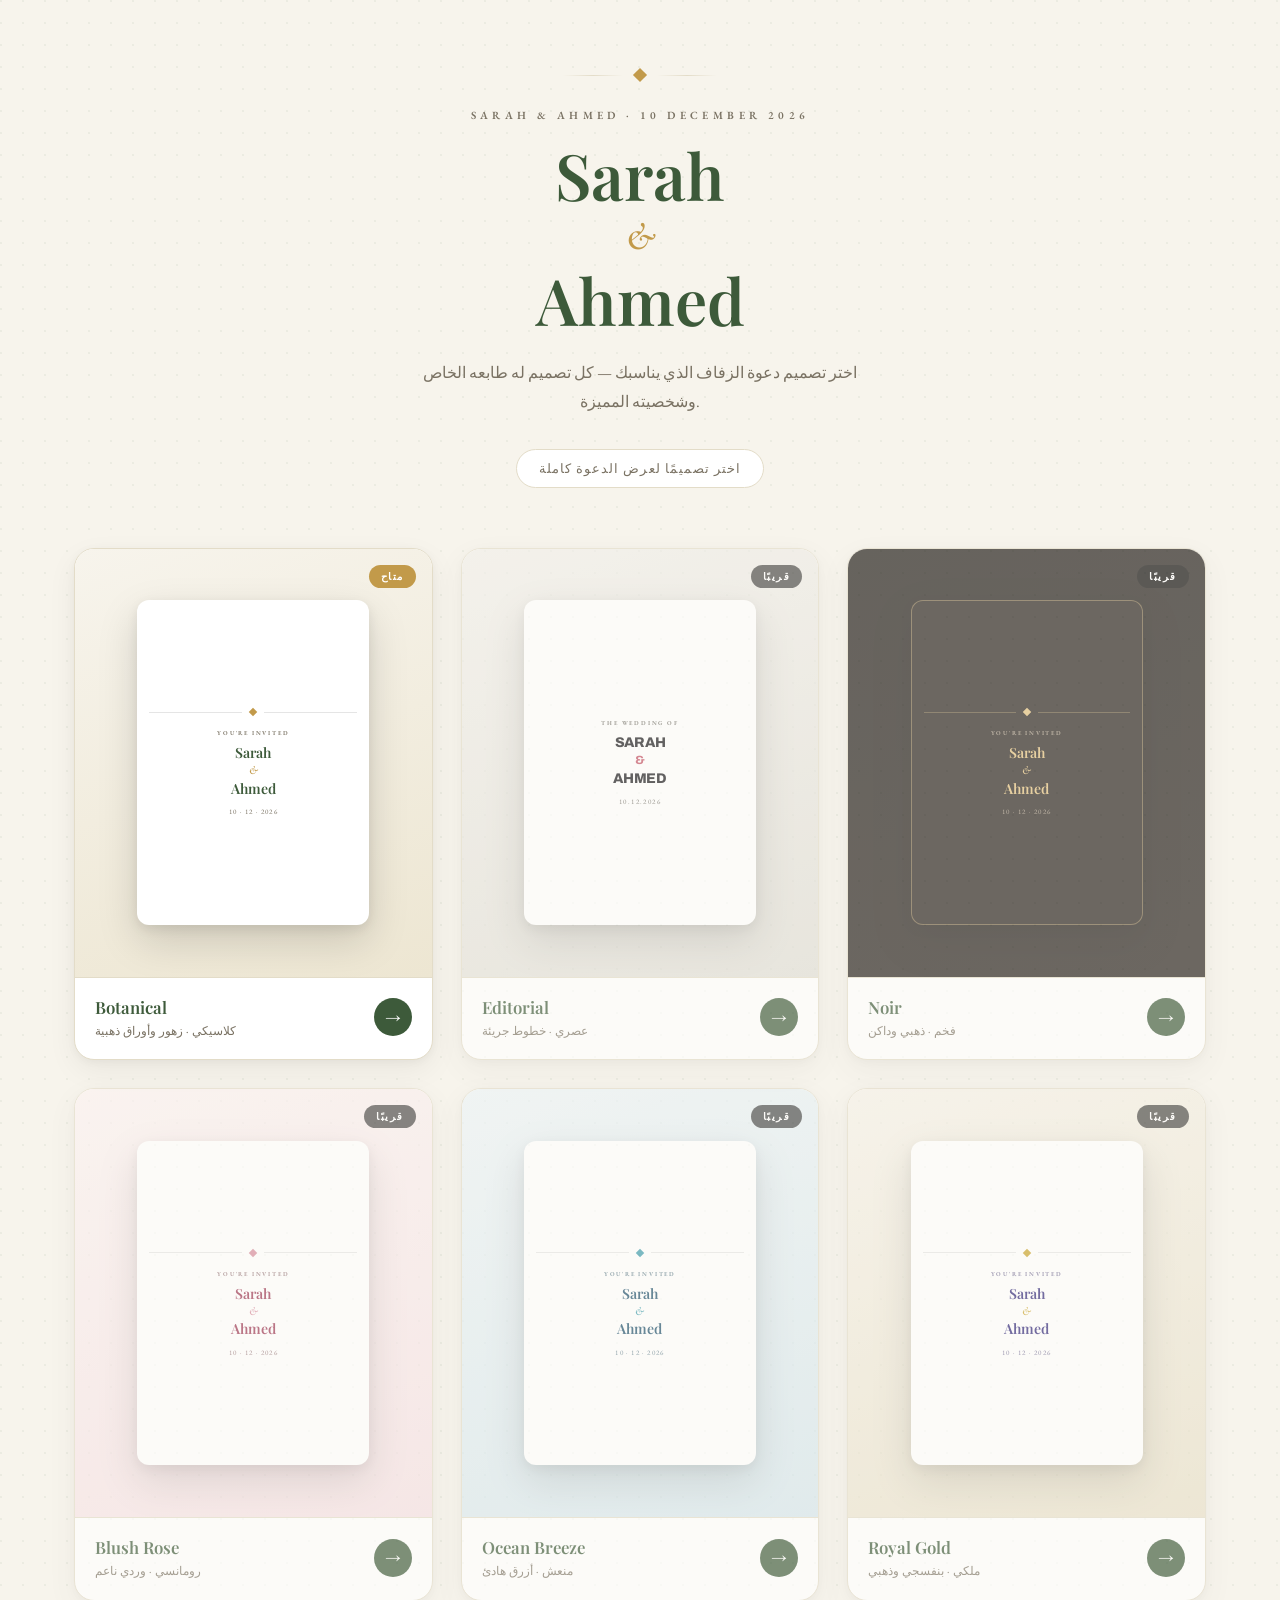
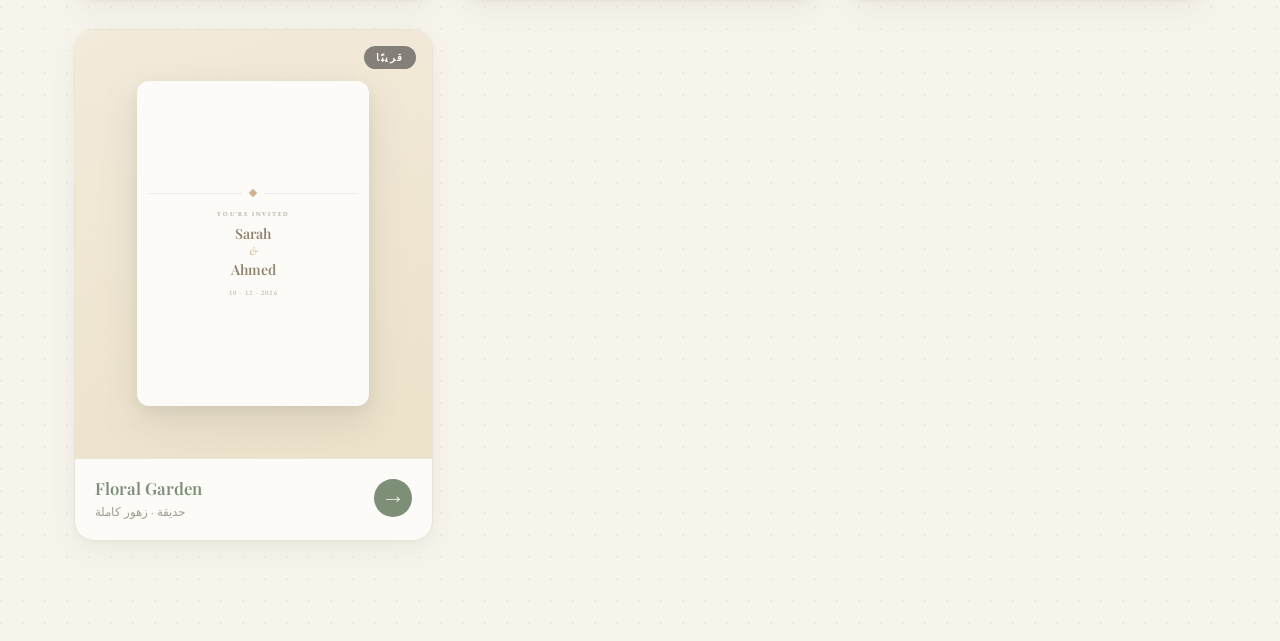
==== commit d38feae3: "done" ====
--- a/index.html
+++ b/index.html
@@ -3,1569 +3,570 @@
 <head>
 <meta charset="UTF-8">
 <meta name="viewport" content="width=device-width, initial-scale=1.0">
-<title>Wedding Invitation · Sarah & Ahmed</title>
+<title>Sarah & Ahmed · Choose Your Invitation</title>
 <link rel="preconnect" href="https://fonts.googleapis.com">
 <link href="https://fonts.googleapis.com/css2?family=Playfair+Display:ital,wght@0,400;0,600;1,400&family=Cormorant+Garamond:ital,wght@0,400;0,600;1,500&family=Archivo:wght@400;600;800&family=EB+Garamond:ital@0;1&family=Great+Vibes&family=Marcellus&family=Italiana&family=Dancing+Script:wght@400;600&display=swap" rel="stylesheet">
 <style>
   :root{
-    --shadow-soft: 0 14px 40px rgba(0,0,0,.08);
-    --shadow-card: 0 20px 60px rgba(0,0,0,.10), 0 4px 12px rgba(0,0,0,.05);
-    --shadow-elevated: 0 30px 80px rgba(0,0,0,.15), 0 8px 20px rgba(0,0,0,.06);
-  }
-
-  /* ============ 7 THEMES ============ */
-  body[data-theme="botanical"]{
-    --bg:#F7F4EC; --surface:#FFFFFF; --text:#2A2820; --muted:#7A7263;
-    --heading:#3D5A3A; --accent:#C29A4A; --accent2:#8BA06E; --line:#E3DCC8;
-    --frame-radius: 50%; --card-radius: 10px;
-    --pattern: radial-gradient(circle at 1px 1px, rgba(61,90,58,.06) 1px, transparent 0);
-  }
-  body[data-theme="editorial"]{
-    --bg:#F2F0EB; --surface:#FFFFFF; --text:#141317; --muted:#6A675F;
-    --heading:#141317; --accent:#C24E62; --accent2:#2A2820; --line:#DCD8CE;
-    --frame-radius: 0px; --card-radius: 2px;
-    --pattern: none;
-  }
-  body[data-theme="noir"]{
-    --bg:#161310; --surface:#221C17; --text:#F0E8DB; --muted:#A89A87;
-    --heading:#E0BE7A; --accent:#E0BE7A; --accent2:#9A7542; --line:#3A3128;
-    --frame-radius: 50% 50% 50% 50% / 60% 60% 40% 40%; --card-radius: 8px;
-    --pattern: radial-gradient(circle at 1px 1px, rgba(224,190,122,.05) 1px, transparent 0);
-  }
-  body[data-theme="rose"]{
-    --bg:#FCF3F2; --surface:#FFFFFF; --text:#3B2126; --muted:#8F6E72;
-    --heading:#9B3350; --accent:#D68A9B; --accent2:#C4A8A2; --line:#F2DBDD;
-    --frame-radius: 50% 50% 45% 55% / 55% 55% 45% 45%; --card-radius: 16px;
-    --pattern: radial-gradient(circle at 1px 1px, rgba(155,51,80,.05) 1px, transparent 0);
-  }
-  body[data-theme="ocean"]{
-    --bg:#EDF4F7; --surface:#FFFFFF; --text:#0F2A38; --muted:#5B7A88;
-    --heading:#1B4E6B; --accent:#3A9BAC; --accent2:#7FB9C4; --line:#CFE0E6;
-    --frame-radius: 50%; --card-radius: 12px;
-    --pattern: radial-gradient(circle at 1px 1px, rgba(27,78,107,.05) 1px, transparent 0);
-  }
-  body[data-theme="royal"]{
-    --bg:#F6F2E9; --surface:#FFFFFF; --text:#1A1838; --muted:#6E6890;
-    --heading:#2D2478; --accent:#C9A227; --accent2:#7E6DAE; --line:#E0D8C2;
-    --frame-radius: 50% 50% 50% 50% / 55% 55% 45% 45%; --card-radius: 10px;
-    --pattern: radial-gradient(circle at 1px 1px, rgba(45,36,120,.05) 1px, transparent 0);
-  }
-  body[data-theme="floral"]{
-    --bg:#F0E6D2; --surface:#FBF6EC; --text:#3A3226; --muted:#8B7E6A;
-    --heading:#5D4A2E; --accent:#B8935A; --accent2:#A8B89A; --line:#D9C9A8;
-    --frame-radius: 50%; --card-radius: 12px;
-    --pattern: none;
-  }
-
-  /* ============ FONT FAMILIES ============ */
-  body[data-font="classic"]{
+    --bg:#F7F4EC;
+    --surface:#FFFFFF;
+    --text:#2A2820;
+    --muted:#7A7263;
+    --heading:#3D5A3A;
+    --accent:#C29A4A;
+    --line:#E3DCC8;
     --font-head:'Playfair Display', serif;
     --font-script:'Cormorant Garamond', serif;
     --font-body:'EB Garamond', serif;
   }
-  body[data-font="modern"]{
-    --font-head:'Archivo', sans-serif;
-    --font-script:'Archivo', sans-serif;
-    --font-body:'Archivo', sans-serif;
-  }
-  body[data-font="elegant"]{
-    --font-head:'Marcellus', serif;
-    --font-script:'Great Vibes', cursive;
-    --font-body:'Italiana', serif;
-  }
-  body[data-font="romantic"]{
-    --font-head:'Playfair Display', serif;
-    --font-script:'Dancing Script', cursive;
-    --font-body:'Cormorant Garamond', serif;
-  }
 
   *{box-sizing:border-box;}
   html,body{margin:0;padding:0;}
-  html{
-    font-size: 16px;
-    transition: font-size .3s ease;
-  }
   body{
-    background-color:var(--bg);
-    background-image: var(--pattern);
+    background:#F7F4EC;
+    background-image: radial-gradient(circle at 1px 1px, rgba(61,90,58,.06) 1px, transparent 0);
     background-size: 22px 22px;
     color:var(--text);
     font-family:var(--font-body);
-    font-size: 1rem;
-    transition:background-color .5s ease,color .5s ease;
     min-height:100vh;
     -webkit-font-smoothing: antialiased;
   }
 
-  /* ============================================================
-     COVER SCREEN — كارت الدعوة
-     ============================================================ */
-  .cover-screen{
-    position:fixed; inset:0; z-index:500;
-    background:
-      radial-gradient(circle at 20% 30%, rgba(255,255,255,.10), transparent 55%),
-      radial-gradient(circle at 80% 70%, rgba(255,255,255,.08), transparent 55%),
-      var(--bg);
-    display:flex; align-items:center; justify-content:center; padding:24px;
-    transition: background .5s;
-  }
-  .cover-screen.hidden{
-    opacity:0; pointer-events:none;
-    transition: opacity .8s ease, transform .8s ease;
-    transform: scale(1.05);
-  }
-
-  .invite-card{
-    position:relative;
-    width:min(420px, 92vw);
-    aspect-ratio: 5 / 7;
-    border-radius: 40px;
-    background: var(--surface);
-    border: 1px solid var(--line);
-    box-shadow:
-      0 40px 100px rgba(0,0,0,.18),
-      0 0 0 1px rgba(255,255,255,.06) inset,
-      0 0 60px rgba(0,0,0,.06);
-    cursor:pointer;
-    display:flex; flex-direction:column;
-    align-items:center; justify-content:center;
-    padding: 40px 34px;
+  /* ====== Header ====== */
+  .landing-header{
     text-align:center;
-    overflow:hidden;
-    transition: transform .6s cubic-bezier(.2,.8,.2,1), box-shadow .6s;
-    animation: cardFloat 5s ease-in-out infinite;
-  }
-  @keyframes cardFloat{
-    0%,100%{ transform: translateY(0) rotate(-.5deg); }
-    50%   { transform: translateY(-10px) rotate(.5deg); }
-  }
-  .invite-card:hover{
-    transform: translateY(-12px) rotate(0deg) scale(1.02);
-    box-shadow:
-      0 60px 120px rgba(0,0,0,.22),
-      0 0 0 1px rgba(255,255,255,.08) inset;
-  }
-  .invite-card::before{
-    content:'';
-    position:absolute; inset:14px;
-    border: 1px solid var(--accent);
-    border-radius: 30px;
-    pointer-events:none;
-    opacity:.55;
-  }
-  .invite-card::after{
-    content:'';
-    position:absolute; inset:18px;
-    border: 1px solid var(--line);
-    border-radius: 26px;
-    pointer-events:none;
-    opacity:.5;
-  }
-
-  .invite-card .shine{
-    position:absolute; inset:0;
-    background: linear-gradient(115deg,
-      transparent 30%,
-      rgba(255,255,255,.35) 45%,
-      rgba(255,255,255,.55) 50%,
-      rgba(255,255,255,.35) 55%,
-      transparent 70%);
-    transform: translateX(-120%);
-    pointer-events:none;
-    transition: transform 1s ease;
-    z-index: 5;
-  }
-  .invite-card:hover .shine{ transform: translateX(120%); }
-
-  .card-ornament{
-    width:100%; display:flex; align-items:center; justify-content:center;
-    gap:12px; margin-bottom: 24px;
-    position:relative; z-index:2;
-  }
-  .card-ornament span{
-    height:1px; flex:1; background: linear-gradient(to right, transparent, var(--line), transparent);
-  }
-  .card-ornament .diamond{
+    padding: 70px 24px 40px;
+    max-width: 720px;
+    margin: 0 auto;
+  }
+  .landing-header .orn{
+    display:flex; align-items:center; justify-content:center;
+    gap:12px; margin-bottom: 28px;
+  }
+  .landing-header .orn span{
+    height:1px; width: 60px;
+    background: linear-gradient(to right, transparent, var(--line), transparent);
+  }
+  .landing-header .orn .diamond{
     width:10px; height:10px;
     background: var(--accent);
     transform: rotate(45deg);
     flex:none;
-    box-shadow: 0 0 0 3px var(--surface), 0 0 0 4px var(--line);
-  }
-
-  .card-kicker{
-    font-size: 0.625rem; letter-spacing:.35em; text-transform: uppercase;
-    color: var(--muted); margin-bottom: 20px;
-    position:relative; z-index:2;
-    font-weight: 600;
-  }
-  .card-names{
+  }
+  .landing-kicker{
+    font-size: 11px; letter-spacing:.4em; text-transform: uppercase;
+    color: var(--muted); margin-bottom: 18px; font-weight: 600;
+  }
+  .landing-title{
     font-family: var(--font-head);
-    font-size: clamp(1.875rem, 8vw, 2.875rem);
+    font-size: clamp(2.5rem, 8vw, 4rem);
     line-height:1.1;
     color: var(--heading);
+    margin: 0 0 6px;
+    font-weight: 600;
+  }
+  .landing-title .amp{
+    font-family: var(--font-script);
+    font-style: italic;
+    font-size:.6em;
+    color: var(--accent);
+    display: block;
+    margin: 6px 0;
+  }
+  .landing-sub{
+    font-size: 1rem;
+    color: var(--muted);
+    max-width: 460px;
+    margin: 24px auto 0;
+    line-height: 1.8;
+  }
+  .landing-note{
+    display: inline-block;
+    margin-top: 32px;
+    padding: 10px 22px;
+    border: 1px solid var(--line);
+    border-radius: 999px;
+    background: var(--surface);
+    font-size: .82rem;
+    color: var(--muted);
+    letter-spacing: .08em;
+  }
+
+  /* ====== Grid of designs ====== */
+  .designs-grid{
+    max-width: 1180px;
+    margin: 0 auto;
+    padding: 20px 24px 100px;
+    display: grid;
+    grid-template-columns: repeat(auto-fit, minmax(280px, 1fr));
+    gap: 28px;
+  }
+
+  .design-card{
+    position: relative;
+    border-radius: 20px;
+    overflow: hidden;
+    background: var(--surface);
+    border: 1px solid var(--line);
+    box-shadow:
+      0 10px 30px rgba(0,0,0,.06),
+      0 2px 8px rgba(0,0,0,.04);
+    cursor: pointer;
+    text-decoration: none;
+    color: inherit;
+    display: flex;
+    flex-direction: column;
+    transition: transform .4s cubic-bezier(.2,.8,.2,1), box-shadow .4s;
+  }
+  .design-card:hover{
+    transform: translateY(-8px);
+    box-shadow:
+      0 24px 60px rgba(0,0,0,.12),
+      0 8px 20px rgba(0,0,0,.06);
+  }
+
+  /* Preview area — يشيل لون كل ثيم */
+  .design-preview{
+    position: relative;
+    aspect-ratio: 5 / 6;
+    overflow: hidden;
+    display: flex;
+    align-items: center;
+    justify-content: center;
+    transition: transform .6s ease;
+  }
+
+  /* كل ثيم وخلفيته */
+  .design-card[data-design="botanical"] .design-preview{
+    background: linear-gradient(160deg, #F7F4EC 0%, #EDE6D2 100%);
+  }
+  .design-card[data-design="editorial"] .design-preview{
+    background: linear-gradient(160deg, #F2F0EB 0%, #E0DED6 100%);
+  }
+  .design-card[data-design="noir"] .design-preview{
+    background: linear-gradient(160deg, #1A1612 0%, #231D18 100%);
+  }
+  .design-card[data-design="blush"] .design-preview{
+    background: linear-gradient(160deg, #FCF3F2 0%, #F5E0E3 100%);
+  }
+  .design-card[data-design="ocean"] .design-preview{
+    background: linear-gradient(160deg, #EDF4F7 0%, #D5E6EC 100%);
+  }
+  .design-card[data-design="royal"] .design-preview{
+    background: linear-gradient(160deg, #F6F2E9 0%, #E8E0C8 100%);
+  }
+  .design-card[data-design="floral"] .design-preview{
+    background: linear-gradient(160deg, #F0E6D2 0%, #E8D9B8 100%);
+  }
+
+  /* الشكل المصغّر جوه كل كارت */
+  .mini-card{
+    width: 65%;
+    aspect-ratio: 5 / 7;
+    border-radius: 12px;
+    background: #fff;
+    box-shadow:
+      0 16px 40px rgba(0,0,0,.15),
+      0 4px 12px rgba(0,0,0,.08);
+    display: flex;
+    flex-direction: column;
+    align-items: center;
+    justify-content: center;
+    padding: 18px 12px;
+    text-align: center;
+    position: relative;
+    overflow: hidden;
+  }
+  .design-card[data-design="noir"] .mini-card{
+    background: #221C17;
+    border: 1px solid rgba(224,190,122,.4);
+  }
+
+  .mini-ornament{
+    display: flex;
+    align-items: center;
+    justify-content: center;
+    gap: 8px;
+    width: 100%;
+    margin-bottom: 14px;
+  }
+  .mini-ornament .line{
+    height: 1px;
+    flex: 1;
+    background: rgba(0,0,0,.1);
+  }
+  .design-card[data-design="noir"] .mini-ornament .line{
+    background: rgba(224,190,122,.3);
+  }
+  .mini-ornament .dot{
+    width: 6px; height: 6px;
+    transform: rotate(45deg);
+    flex: none;
+  }
+
+  .mini-kicker{
+    font-size: 6px;
+    letter-spacing: .3em;
+    text-transform: uppercase;
+    margin-bottom: 8px;
+    font-weight: 600;
+  }
+
+  .mini-names{
+    font-family: 'Playfair Display', serif;
+    font-size: 14px;
+    line-height: 1.15;
     font-weight: 600;
     margin: 0;
-    position:relative; z-index:2;
-    letter-spacing: .01em;
-  }
-  .card-names .amp{
-    font-family: var(--font-script);
-    font-style: italic; font-weight:400;
-    color: var(--accent);
-    display:block; font-size:.75em; margin: 8px 0;
-  }
-  .card-date{
-    font-size: 0.75rem;
+  }
+  .mini-names .amp-small{
+    display: block;
+    font-family: 'Cormorant Garamond', serif;
+    font-style: italic;
+    font-size: .85em;
+    margin: 3px 0;
+  }
+
+  .mini-date{
+    font-size: 7px;
+    letter-spacing: .2em;
+    margin-top: 10px;
+    text-transform: uppercase;
+  }
+
+  /* ألوان النصوص المصغّرة */
+  .design-card[data-design="botanical"] .mini-names{ color:#3D5A3A; }
+  .design-card[data-design="botanical"] .mini-names .amp-small{ color:#C29A4A; }
+  .design-card[data-design="botanical"] .mini-ornament .dot{ background:#C29A4A; }
+  .design-card[data-design="botanical"] .mini-kicker,
+  .design-card[data-design="botanical"] .mini-date{ color:#7A7263; }
+
+  .design-card[data-design="editorial"] .mini-names{ color:#141317; letter-spacing:-.02em; font-weight:800; }
+  .design-card[data-design="editorial"] .mini-names .amp-small{ color:#C24E62; font-style: normal; font-family:'Archivo',sans-serif; font-weight:800; }
+  .design-card[data-design="editorial"] .mini-ornament{ display: none; }
+  .design-card[data-design="editorial"] .mini-kicker,
+  .design-card[data-design="editorial"] .mini-date{ color:#6A675F; }
+
+  .design-card[data-design="noir"] .mini-names{ color:#E0BE7A; }
+  .design-card[data-design="noir"] .mini-names .amp-small{ color:#E0BE7A; }
+  .design-card[data-design="noir"] .mini-ornament .dot{ background:#E0BE7A; }
+  .design-card[data-design="noir"] .mini-kicker,
+  .design-card[data-design="noir"] .mini-date{ color:#A89A87; }
+
+  .design-card[data-design="blush"] .mini-names{ color:#9B3350; }
+  .design-card[data-design="blush"] .mini-names .amp-small{ color:#D68A9B; }
+  .design-card[data-design="blush"] .mini-ornament .dot{ background:#D68A9B; }
+  .design-card[data-design="blush"] .mini-kicker,
+  .design-card[data-design="blush"] .mini-date{ color:#8F6E72; }
+
+  .design-card[data-design="ocean"] .mini-names{ color:#1B4E6B; }
+  .design-card[data-design="ocean"] .mini-names .amp-small{ color:#3A9BAC; }
+  .design-card[data-design="ocean"] .mini-ornament .dot{ background:#3A9BAC; }
+  .design-card[data-design="ocean"] .mini-kicker,
+  .design-card[data-design="ocean"] .mini-date{ color:#5B7A88; }
+
+  .design-card[data-design="royal"] .mini-names{ color:#2D2478; }
+  .design-card[data-design="royal"] .mini-names .amp-small{ color:#C9A227; }
+  .design-card[data-design="royal"] .mini-ornament .dot{ background:#C9A227; }
+  .design-card[data-design="royal"] .mini-kicker,
+  .design-card[data-design="royal"] .mini-date{ color:#6E6890; }
+
+  .design-card[data-design="floral"] .mini-names{ color:#5D4A2E; }
+  .design-card[data-design="floral"] .mini-names .amp-small{ color:#B8935A; }
+  .design-card[data-design="floral"] .mini-ornament .dot{ background:#B8935A; }
+  .design-card[data-design="floral"] .mini-kicker,
+  .design-card[data-design="floral"] .mini-date{ color:#8B7E6A; }
+
+  /* شارة "جديد" أو "قريبًا" */
+  .design-badge{
+    position: absolute;
+    top: 16px;
+    right: 16px;
+    background: var(--accent);
+    color: #fff;
+    font-size: 10px;
+    font-weight: 700;
+    letter-spacing: .15em;
+    text-transform: uppercase;
+    padding: 5px 12px;
+    border-radius: 999px;
+    z-index: 3;
+  }
+  .design-badge.soon{
+    background: rgba(0,0,0,.7);
+    color: #fff;
+  }
+
+  /* Footer info */
+  .design-info{
+    padding: 18px 20px 20px;
+    display: flex;
+    align-items: center;
+    justify-content: space-between;
+    gap: 12px;
+    border-top: 1px solid var(--line);
+  }
+  .design-name{
+    font-family: var(--font-head);
+    font-size: 1.05rem;
+    font-weight: 600;
+    color: var(--heading);
+    margin: 0 0 4px;
+  }
+  .design-desc{
+    font-size: .78rem;
     color: var(--muted);
-    letter-spacing:.28em;
-    text-transform: uppercase;
-    margin-top: 24px;
-    position:relative; z-index:2;
-    font-weight: 500;
-  }
-  .card-date .dot-sep{ color: var(--accent); margin: 0 6px; }
-
-  .card-tap{
-    margin-top: 44px;
-    display:flex; flex-direction:column; align-items:center; gap:10px;
-    color: var(--accent);
-    font-size: 0.6875rem;
-    letter-spacing: .28em;
-    text-transform: uppercase;
-    font-weight: 700;
-    animation: tapPulse 2.4s ease-in-out infinite;
-    position:relative; z-index:2;
-  }
-  @keyframes tapPulse{
-    0%,100%{ opacity:.6; transform: translateY(0); }
-    50%    { opacity:1; transform: translateY(4px); }
-  }
-  .card-tap .arrow{
-    width: 22px; height: 22px;
-    border-right: 1.5px solid currentColor;
-    border-bottom: 1.5px solid currentColor;
-    transform: rotate(45deg);
-    animation: arrowBounce 1.8s ease-in-out infinite;
-  }
-  @keyframes arrowBounce{
-    0%,100%{ transform: rotate(45deg) translate(0,0); }
-    50%    { transform: rotate(45deg) translate(4px,4px); }
-  }
-
-  /* شريط الثيمات */
-  .cover-themes{
-    position:absolute; bottom: 24px; left:50%; transform:translateX(-50%);
-    display:flex; gap:7px; align-items:center;
-    background: rgba(255,255,255,.75);
-    backdrop-filter: blur(12px);
-    -webkit-backdrop-filter: blur(12px);
-    padding: 7px 12px; border-radius: 999px;
-    box-shadow: 0 8px 24px rgba(0,0,0,.12);
-    border: 1px solid rgba(0,0,0,.05);
-    z-index: 10;
-  }
-  body[data-theme="noir"] .cover-themes{
-    background: rgba(34,28,23,.85);
-    border-color: rgba(255,255,255,.1);
-  }
-  .cover-themes .dot{
-    width:18px; height:18px; border-radius:50%;
-    cursor:pointer; border: 1.5px solid rgba(255,255,255,.7);
-    transition: transform .2s, box-shadow .2s;
-  }
-  .cover-themes .dot:hover{ transform:scale(1.2); }
-  .cover-themes .dot.active{
-    box-shadow: 0 0 0 2px var(--surface), 0 0 0 4px var(--heading);
-    transform: scale(1.15);
-  }
-  .dot-botanical{ background: linear-gradient(135deg,#F7F4EC,#3D5A3A 70%); }
-  .dot-editorial{ background: linear-gradient(135deg,#F2F0EB,#141317 70%); }
-  .dot-noir{      background: linear-gradient(135deg,#161310,#E0BE7A 70%); }
-  .dot-rose{      background: linear-gradient(135deg,#FCF3F2,#9B3350 70%); }
-  .dot-ocean{     background: linear-gradient(135deg,#EDF4F7,#1B4E6B 70%); }
-  .dot-royal{     background: linear-gradient(135deg,#F6F2E9,#2D2478 70%); }
-  .dot-floral{    background: linear-gradient(135deg,#F0E6D2,#B8935A 70%); }
-
-  /* ============================================================
-     ⭐ FRAMES
-     ============================================================ */
-  .theme-frame{
-    position: absolute;
-    inset: 0;
-    width: 100%;
-    height: 100%;
+    margin: 0;
+    line-height: 1.4;
+  }
+  .design-open{
+    flex-shrink: 0;
+    width: 38px; height: 38px;
+    border-radius: 50%;
+    background: var(--heading);
+    color: #fff;
+    display: flex; align-items: center; justify-content: center;
+    transition: transform .3s;
+  }
+  .design-card:hover .design-open{ transform: translateX(4px); }
+
+  /* Hover effect */
+  .design-card:hover .design-preview{ transform: scale(1.02); }
+
+  /* Coming soon state */
+  .design-card.soon{
     pointer-events: none;
-    z-index: 1;
-    opacity: 0;
-    transition: opacity .6s ease;
-  }
-  body[data-theme="botanical"] .frame-botanical,
-  body[data-theme="editorial"] .frame-editorial,
-  body[data-theme="noir"] .frame-noir,
-  body[data-theme="rose"] .frame-rose,
-  body[data-theme="ocean"] .frame-ocean,
-  body[data-theme="royal"] .frame-royal,
-  body[data-theme="floral"] .frame-floral{
-    opacity: 1;
-  }
-
-  body[data-theme="floral"] .invite-card{
-    background: #FBF6EC;
-    border-color: #D9C9A8;
-  }
-  body[data-theme="floral"] .invite-card::before{
-    border-color: #B8935A; opacity: .35; inset: 20px;
-    border-radius: 26px;
-  }
-  body[data-theme="floral"] .invite-card::after{ display: none; }
-
-  body[data-theme="floral"] .card-names,
-  body[data-theme="floral"] .card-date,
-  body[data-theme="floral"] .card-kicker,
-  body[data-theme="floral"] .card-tap,
-  body[data-theme="floral"] .card-ornament,
-  body[data-theme="editorial"] .card-names,
-  body[data-theme="editorial"] .card-date,
-  body[data-theme="editorial"] .card-kicker,
-  body[data-theme="editorial"] .card-tap,
-  body[data-theme="editorial"] .card-ornament,
-  body[data-theme="royal"] .card-names,
-  body[data-theme="royal"] .card-date,
-  body[data-theme="royal"] .card-kicker,
-  body[data-theme="royal"] .card-tap,
-  body[data-theme="royal"] .card-ornament,
-  body[data-theme="noir"] .card-names,
-  body[data-theme="noir"] .card-date,
-  body[data-theme="noir"] .card-kicker,
-  body[data-theme="noir"] .card-tap,
-  body[data-theme="noir"] .card-ornament,
-  body[data-theme="rose"] .card-names,
-  body[data-theme="rose"] .card-date,
-  body[data-theme="rose"] .card-kicker,
-  body[data-theme="rose"] .card-tap,
-  body[data-theme="rose"] .card-ornament,
-  body[data-theme="ocean"] .card-names,
-  body[data-theme="ocean"] .card-date,
-  body[data-theme="ocean"] .card-kicker,
-  body[data-theme="ocean"] .card-tap,
-  body[data-theme="ocean"] .card-ornament{
-    position: relative;
-    z-index: 2;
-  }
-
-  body[data-theme="floral"] .card-names{
-    font-size: clamp(2.125rem, 9vw, 3.25rem);
-  }
-  body[data-theme="floral"] .card-names .amp{
-    font-size: .85em;
-    margin: 6px 0;
-  }
-
-  /* ============================================================
-     MAIN CONTENT
-     ============================================================ */
-  .main-wrap{
-    max-width:720px; margin:0 auto; padding:56px 22px 40px;
-    opacity:0;
-    transform: translateY(30px);
-    transition: opacity .9s ease .3s, transform .9s ease .3s;
-  }
-  .main-wrap.visible{ opacity:1; transform: translateY(0); }
-
-  @keyframes riseIn{ from{opacity:0; transform:translateY(18px);} to{opacity:1; transform:translateY(0);} }
-  @keyframes fadeIn{ from{opacity:0;} to{opacity:1;} }
-  .hero *{animation:riseIn .9s cubic-bezier(.2,.8,.2,1) both;}
-  .hero .kicker{animation-delay:.05s;}
-  .hero .names{animation-delay:.15s;}
-  .hero .lead{animation-delay:.28s;}
-  .hero .date-badge{animation-delay:.4s;}
-  @media (prefers-reduced-motion: reduce){ .hero *{animation:none;} }
-
-  .divider{
-    display:flex;align-items:center;justify-content:center;gap:14px;
-    margin:42px auto; max-width: 280px; opacity:.9;
-    position: relative;
-  }
-  .divider span{
-    height:1px; flex:1;
-    background: linear-gradient(to right, transparent, var(--line), transparent);
-  }
-  .divider .diamond{
-    width:8px; height:8px;
-    background: var(--accent);
-    transform: rotate(45deg);
-    flex:none;
-    box-shadow: 0 0 0 3px var(--bg), 0 0 0 4px var(--line);
-  }
-
-  .section-title{
-    text-align:center; font-family:var(--font-head);
-    font-size:1.5rem; font-weight:600;
-    color:var(--heading); margin:0 0 30px;
-    position: relative;
-    letter-spacing: .01em;
-    padding: 0 20px;
-  }
-  .section-title::before{
-    content:'❦';
-    display: block;
-    color: var(--accent);
-    font-size: 1.1rem;
-    margin-bottom: 10px;
-    opacity: .7;
-    line-height: 1;
-  }
-  .section-title::after{
-    content:'';
-    display: block;
-    width: 50px; height: 1px;
-    background: linear-gradient(to right, transparent, var(--accent), transparent);
-    margin: 12px auto 0;
-  }
-  body[data-theme="editorial"] .section-title{
-    text-transform:uppercase; letter-spacing:.15em;
-    font-size:.85rem; font-weight:800;
-  }
-  body[data-theme="editorial"] .section-title::before{ display: none; }
-
-  .hero{text-align:center; padding: 20px 0 0;}
-  .kicker{
-    font-size:.875rem; color:var(--muted);
-    margin-bottom:16px; letter-spacing:.02em;
-    position: relative;
-  }
-  .kicker::before, .kicker::after{
-    content:'';
-    display:inline-block;
-    width: 24px; height: 1px;
-    background: var(--line);
-    vertical-align: middle;
-    margin: 0 12px;
-  }
-  body[data-theme="editorial"] .kicker{ text-transform:uppercase; letter-spacing:.2em; font-size:.7rem; font-weight:600; }
-  body[data-theme="editorial"] .kicker::before,
-  body[data-theme="editorial"] .kicker::after{ display:none; }
-
-  .names{
-    font-family:var(--font-head);
-    font-size:clamp(2.4rem,9vw,4rem);
-    line-height:1.15; color:var(--heading); margin:0; font-weight:600;
-    letter-spacing: .005em;
-  }
-  body[data-theme="editorial"] .names{ font-weight:800; letter-spacing:-.02em; }
-  .amp{
-    font-family:var(--font-script); font-style:italic;
-    font-size:.55em; color:var(--accent); display:inline-block;
-    margin:0 14px; font-weight:400;
-  }
-  body[data-theme="editorial"] .amp{ font-style:normal; color:var(--accent); }
-  .lead{
-    margin-top:20px; font-size:1rem; color:var(--muted);
-    line-height:1.9; max-width:440px; margin-inline:auto;
-  }
-  .date-badge{
-    display:inline-flex; flex-direction:column; gap:4px;
-    margin-top:32px; padding:18px 36px;
-    border: 1px solid var(--line);
-    border-radius:var(--card-radius); background:var(--surface);
-    box-shadow: var(--shadow-card);
-    transition: box-shadow .3s, transform .3s;
-    position: relative;
-  }
-  .date-badge::before{
-    content:'';
-    position: absolute; inset: 5px;
-    border: 1px solid var(--line);
-    border-radius: calc(var(--card-radius) - 3px);
-    opacity: .5;
-    pointer-events: none;
-  }
-  .date-badge:hover{
-    box-shadow: var(--shadow-elevated);
-    transform: translateY(-2px);
-  }
-  .date-badge b{
-    font-size:1.2rem; color:var(--heading);
-    font-family:var(--font-head); font-weight:600;
-    letter-spacing: .01em;
-  }
-  .date-badge span{font-size:.8rem;color:var(--muted); letter-spacing:.08em;}
-
-  .couple-frame{ display:flex; justify-content:center; align-items:flex-end; gap:0; margin:46px 0 8px; }
-  .photo-slot{
-    width:170px;height:170px; border-radius:var(--frame-radius);
-    background:var(--surface);
-    box-shadow: var(--shadow-card);
-    display:flex; align-items:center; justify-content:center; overflow:hidden;
-    cursor:pointer; position:relative; z-index:1; flex-shrink:0;
-    transition: transform .3s, box-shadow .3s;
-  }
-  .photo-slot:hover{
-    transform: scale(1.04) translateY(-4px);
-    box-shadow: var(--shadow-elevated);
-  }
-  .photo-slot img{width:100%;height:100%;object-fit:cover;display:block;}
-  .photo-slot .hint{
-    position:absolute; inset:0; display:flex; align-items:center; justify-content:center;
-    background:rgba(0,0,0,.5); color:#fff; font-size:.72rem; opacity:0;
-    transition:opacity .3s; text-align:center; padding:8px;
-    font-family:var(--font-body); font-weight:600; letter-spacing:.05em;
-  }
-  .photo-slot:hover .hint{opacity:1;}
-  body[data-theme="botanical"] .photo-slot{ border:3px double var(--accent); }
-  body[data-theme="editorial"] .photo-slot{ border:2px solid var(--text); width:155px;height:200px; }
-  body[data-theme="noir"] .photo-slot{ border:1px solid var(--accent); width:155px;height:210px; }
-  body[data-theme="rose"] .photo-slot{ border:3px solid var(--accent); }
-  body[data-theme="ocean"] .photo-slot{ border:2px solid var(--accent); }
-  body[data-theme="royal"] .photo-slot{ border:3px double var(--accent); }
-  body[data-theme="floral"] .photo-slot{ border:3px double var(--accent); }
-  .photo-slot.left{margin-inline-end:-26px;}
-  .photo-slot.right{margin-inline-start:-26px;}
-  .heart-mid{
-    width:44px;height:44px;border-radius:50%;
-    background: linear-gradient(135deg, var(--heading), var(--accent));
-    color:#fff;
-    display:flex;align-items:center;justify-content:center;
-    font-size:1rem; z-index:2; flex-shrink:0;
-    box-shadow: 0 8px 24px rgba(0,0,0,.2), 0 0 0 4px var(--bg);
-    position: relative;
-  }
-  .heart-mid::before{
-    content:'';
-    position:absolute; inset:-6px;
-    border-radius:50%;
-    border: 1px solid var(--line);
-    animation: heartPulse 2.5s ease-in-out infinite;
-  }
-  @keyframes heartPulse{
-    0%,100%{ transform: scale(1); opacity: .6; }
-    50%    { transform: scale(1.15); opacity: 0; }
-  }
-  body[data-theme="editorial"] .heart-mid{
-    border-radius:0; background: var(--accent);
-    box-shadow: 0 8px 24px rgba(0,0,0,.15);
-  }
-  body[data-theme="editorial"] .heart-mid::before{ display: none; }
-
-  .photo-note{ text-align:center; font-size:.75rem; color:var(--muted); margin-top:14px; letter-spacing:.02em; }
-
-  .quote-card{
-    padding: 32px 28px;
-    text-align:center;
-    position: relative;
-    max-width: 560px;
-    margin: 0 auto;
-  }
-  .quote-card::before,
-  .quote-card::after{
-    content:'"';
-    position: absolute;
-    font-family: var(--font-head);
-    font-size: 4rem;
-    color: var(--accent);
-    opacity: .25;
-    line-height: 1;
-  }
-  .quote-card::before{ content:'"'; top: 8px; left: 20px; }
-  .quote-card::after{ content:'"'; bottom: 8px; right: 20px; }
-  .quote-card p{
-    font-family:var(--font-script); font-style:italic;
-    font-size:1.35rem; line-height:1.8;
-    color:var(--text); margin:0;
-    position: relative; z-index: 1;
-  }
-  body[data-theme="editorial"] .quote-card p{
-    font-family:var(--font-head); font-style:normal;
-    font-weight:400; font-size:1.05rem; line-height: 1.85;
-  }
-  .quote-card small{
-    display:block;margin-top:18px;color:var(--muted);
-    font-size:.75rem; letter-spacing:.1em;
-    text-transform: uppercase;
-  }
-
-  .details-grid{display:grid; grid-template-columns:1fr 1fr; gap:18px;}
-  .detail-card{
-    background:var(--surface); border-radius:var(--card-radius);
-    box-shadow: var(--shadow-card);
-    padding:28px 18px; text-align:center;
-    border:1px solid transparent;
-    transition: transform .3s, box-shadow .3s;
-    position: relative;
-    overflow: hidden;
-  }
-  .detail-card::before{
-    content:'';
-    position: absolute; top: 0; left: 50%; transform: translateX(-50%);
-    width: 40px; height: 2px;
-    background: var(--accent);
-  }
-  .detail-card:hover{
-    transform: translateY(-4px);
-    box-shadow: var(--shadow-elevated);
-  }
-  body[data-theme="editorial"] .detail-card{ border-color:var(--text); box-shadow:none; }
-  body[data-theme="editorial"] .detail-card::before{ display: none; }
-  body[data-theme="editorial"] .detail-card:hover{ box-shadow: 0 12px 30px rgba(0,0,0,.08); }
-  .detail-card .ic{
-    font-size:1.6rem;margin-bottom:14px;display:block;
-    filter: grayscale(.15);
-  }
-  .detail-card b{
-    display:block;font-size:1rem;margin-bottom:6px;
-    font-family:var(--font-head); color: var(--heading);
-    letter-spacing: .01em;
-  }
-  .detail-card span{font-size:.85rem;color:var(--muted); line-height: 1.6;}
-
-  .countdown{display:flex; justify-content:center; gap:14px; flex-wrap:wrap;}
-  .cd-box{
-    background:var(--surface); border-radius:var(--card-radius);
-    box-shadow: var(--shadow-card);
-    width:84px; padding:18px 0; text-align:center;
-    border:1px solid transparent;
-    transition: transform .3s, box-shadow .3s;
-    position: relative;
-  }
-  .cd-box:hover{
-    transform: translateY(-3px) scale(1.02);
-    box-shadow: var(--shadow-elevated);
-  }
-  body[data-theme="editorial"] .cd-box{ border-color:var(--text); box-shadow:none; }
-  .cd-box b{
-    display:block;font-size:1.7rem;
-    color:var(--heading);font-family:var(--font-head);
-    font-weight: 600;
-    letter-spacing: .01em;
-  }
-  .cd-box span{
-    font-size:.66rem;color:var(--muted);
-    text-transform:uppercase; letter-spacing:.1em;
-    font-weight: 500;
-  }
-
-  .swatches{display:flex;justify-content:center;gap:16px;margin:22px 0 16px;}
-  .swatch{
-    width:48px;height:48px;border-radius:50%;
-    box-shadow: var(--shadow-card);
-    transition: transform .3s;
-    border: 2px solid var(--surface);
-    outline: 1px solid var(--line);
-  }
-  .swatch:hover{ transform: scale(1.12) rotate(8deg); }
-  body[data-theme="editorial"] .swatch{border-radius:0;}
-  .dress-text{
-    text-align:center;font-size:.9rem;color:var(--muted);
-    max-width:440px;margin:0 auto;line-height:1.9;
-  }
-
-  .gallery{
-    display:grid; grid-template-columns: repeat(3, 1fr);
-    gap:12px; margin-top:12px;
-  }
-  .gallery-item{
-    position:relative; aspect-ratio: 1 / 1;
-    border-radius: var(--card-radius); overflow:hidden;
-    cursor:pointer; background: var(--surface);
-    box-shadow: var(--shadow-card);
-    border: 1px solid var(--line);
-    transition: transform .3s, box-shadow .3s;
-  }
-  .gallery-item:hover{
-    transform: translateY(-5px);
-    box-shadow: var(--shadow-elevated);
-  }
-  .gallery-item img{
-    width:100%; height:100%; object-fit:cover; display:block;
-    transition: transform .6s cubic-bezier(.2,.8,.2,1);
-  }
-  .gallery-item:hover img{ transform: scale(1.1); }
-  .gallery-item .gallery-hint{
-    position:absolute; inset:0; display:flex; align-items:center; justify-content:center;
-    background:linear-gradient(to top, rgba(0,0,0,.7), rgba(0,0,0,.2));
-    color:#fff; font-size:.72rem; font-weight:600; letter-spacing:.06em;
-    opacity:0; transition:opacity .3s; text-align:center; padding:8px;
-    text-transform: uppercase;
-  }
-  .gallery-item:hover .gallery-hint{ opacity:1; }
-  .gallery-item.wide{ grid-column: span 2; aspect-ratio: 2 / 1; }
-  .gallery-item.tall{ grid-row: span 2; aspect-ratio: 1 / 2; }
-
-  .gallery-note{ text-align:center; font-size:.75rem; color:var(--muted); margin-top:16px; }
-
-  .wish-form{
-    background:var(--surface); border-radius:var(--card-radius);
-    box-shadow: var(--shadow-card);
-    padding:28px; display:flex; flex-direction:column; gap:14px;
-    border:1px solid transparent;
-    position: relative;
-  }
-  .wish-form::before{
-    content:'';
-    position: absolute; top: 0; left: 50%; transform: translateX(-50%);
-    width: 60px; height: 2px;
-    background: var(--accent);
-  }
-  body[data-theme="editorial"] .wish-form{ border-color:var(--text); box-shadow:none; }
-  body[data-theme="editorial"] .wish-form::before{ display: none; }
-  .wish-form input, .wish-form textarea{
-    font-family:var(--font-body);
-    border:1px solid var(--line); border-radius:8px;
-    padding:13px 16px; background:transparent; color:var(--text);
-    font-size:.9rem; resize:vertical;
-    transition: border-color .25s, box-shadow .25s;
-  }
-  body[data-theme="editorial"] .wish-form input,
-  body[data-theme="editorial"] .wish-form textarea{ border-radius: 0; }
-  .wish-form input:focus, .wish-form textarea:focus{
-    outline: none; border-color: var(--accent);
-    box-shadow: 0 0 0 3px rgba(0,0,0,.03);
-  }
-  .wish-form textarea{min-height:90px;}
-  .wish-form button{
-    align-self:flex-start; border:none; cursor:pointer;
-    background: linear-gradient(135deg, var(--heading), var(--heading));
-    color:var(--bg); font-family:var(--font-body); font-weight:600;
-    padding:13px 32px; border-radius:8px; font-size:.875rem;
-    letter-spacing:.03em;
-    transition:opacity .25s, transform .25s, box-shadow .25s;
-    box-shadow: 0 8px 20px rgba(0,0,0,.15);
-  }
-  body[data-theme="editorial"] .wish-form button{
-    text-transform:uppercase; letter-spacing:.12em;
-    font-size:.75rem; border-radius: 0;
-  }
-  .wish-form button:hover{
-    opacity:.92;
-    transform: translateY(-2px);
-    box-shadow: 0 12px 28px rgba(0,0,0,.2);
-  }
-  .wish-form button:disabled{opacity:.5;cursor:default; transform:none; box-shadow: none;}
-  .form-msg{font-size:.8rem;color:var(--accent);min-height:16px;transition: color .3s;}
-
-  .wishes-list{display:flex;flex-direction:column;gap:14px;margin-top:24px;}
-  .wish-item{
-    background:var(--surface); border-radius:var(--card-radius);
-    box-shadow: var(--shadow-card);
-    padding:18px 20px; border:1px solid transparent;
-    animation: riseIn .4s ease both; position:relative;
-    border-left: 3px solid var(--accent);
-    transition: transform .25s, box-shadow .25s;
-  }
-  .wish-item:hover{
-    transform: translateX(3px);
-    box-shadow: var(--shadow-elevated);
-  }
-  body[data-theme="editorial"] .wish-item{ border-color:var(--line); box-shadow:none; border-left: 3px solid var(--accent); }
-  .wish-item b{
-    font-size:.9rem;color:var(--heading);
-    font-family:var(--font-head); font-weight: 600;
-    letter-spacing: .01em;
-  }
-  .wish-item p{
-    margin:8px 0 0;font-size:.85rem;line-height:1.85;
-    color:var(--text); word-wrap:break-word; white-space:pre-wrap;
-  }
-  .wish-item .wish-time{
-    font-size:.7rem; color:var(--muted);
-    margin-top:10px; display:block; letter-spacing:.03em;
-  }
-  .wish-item .wish-del{
-    position:absolute; top:12px; right:14px; background:none; border:none;
-    color:var(--muted); cursor:pointer; font-size:1rem; opacity:.35;
-    transition:opacity .25s, transform .25s;
-    line-height:1; padding:4px;
-  }
-  .wish-item .wish-del:hover{ opacity:1; color:#c0392b; transform: rotate(90deg); }
-  .wishes-empty{text-align:center;font-size:.85rem;color:var(--muted);padding:16px 0;}
-  .wish-counter{
-    font-size:.72rem; color:var(--muted); text-align:center;
-    margin-top:16px; letter-spacing:.05em;
-  }
-
-  footer{
-    text-align:center;margin-top:56px;font-size:.8rem;color:var(--muted);
-    padding-bottom:100px;
-    position: relative;
-  }
-  footer::before{
-    content:'❦';
-    display: block;
-    color: var(--accent);
-    font-size: 1rem;
-    margin: 0 auto 20px;
-    opacity: .7;
-  }
-  footer b{
-    font-family:var(--font-head); color:var(--heading);
-    font-size:1rem; display:block; margin-bottom:6px;
-    letter-spacing: .02em;
-  }
-
-  .settings-toggle{
-    position:fixed; bottom:24px; right:24px; z-index:60;
-    width:54px; height:54px; border-radius:50%;
-    background: linear-gradient(135deg, var(--heading), var(--accent));
-    color: #fff;
-    border:none; cursor:pointer;
-    display:flex; align-items:center; justify-content:center;
-    box-shadow: 0 10px 30px rgba(0,0,0,.25), 0 0 0 4px rgba(255,255,255,.05);
-    transition: transform .3s, box-shadow .3s;
-  }
-  .settings-toggle:hover{
-    transform: rotate(45deg) scale(1.08);
-    box-shadow: 0 16px 40px rgba(0,0,0,.35);
-  }
-  .settings-toggle svg{ width:24px; height:24px; }
-
-  .settings-panel{
-    position:fixed; bottom:92px; right:24px; z-index:59;
-    background:var(--surface); border-radius:16px;
-    box-shadow: 0 24px 70px rgba(0,0,0,.25);
-    border:1px solid var(--line);
-    padding:22px; width: 300px;
-    transform: translateY(20px) scale(.95); opacity:0; pointer-events:none;
-    transition: transform .35s cubic-bezier(.2,.8,.2,1), opacity .35s;
-    max-height: 70vh; overflow-y:auto;
-  }
-  .settings-panel.open{
-    transform: translateY(0) scale(1); opacity:1; pointer-events:auto;
-  }
-  .settings-panel h4{
-    margin:0 0 12px; font-family:var(--font-head);
-    font-size:.85rem; color:var(--heading); font-weight:600;
-    letter-spacing: .05em; text-transform: uppercase;
-  }
-  .settings-panel h4:not(:first-child){ margin-top:22px; }
-  .settings-row{ display:flex; flex-wrap:wrap; gap:8px; }
-  .opt{
-    flex: 1 0 calc(33.333% - 6px);
-    padding:9px 8px; border-radius:8px;
-    background: transparent;
-    border: 1px solid var(--line);
-    color: var(--text);
-    font-family: var(--font-body);
-    font-size:.72rem;
-    cursor:pointer;
-    transition: all .2s;
-    text-align:center;
-    font-weight: 500;
-  }
-  .opt:hover{ border-color: var(--accent); transform: translateY(-1px); }
-  .opt.active{
-    background: var(--heading); color: var(--bg);
-    border-color: var(--heading);
-    box-shadow: 0 4px 12px rgba(0,0,0,.15);
-  }
-
-  .visually-hidden{ position:absolute; width:1px;height:1px; overflow:hidden; clip:rect(0,0,0,0); }
-
-  .lightbox{
-    position:fixed; inset:0; background:rgba(0,0,0,.92); z-index:600;
-    display:none; align-items:center; justify-content:center; padding:20px;
-    animation: fadeIn .3s ease;
-    backdrop-filter: blur(8px);
-    -webkit-backdrop-filter: blur(8px);
-  }
-  .lightbox.open{ display:flex; }
-  .lightbox img{
-    max-width:90vw; max-height:85vh;
-    border-radius:8px; box-shadow: 0 30px 80px rgba(0,0,0,.6);
-    border: 1px solid rgba(255,255,255,.1);
-  }
-  .lightbox .close{
-    position:absolute; top:24px; right:28px; color:#fff; font-size:2rem;
-    cursor:pointer; background:none; border:none; line-height:1;
-    opacity:.7; transition:opacity .2s, transform .2s;
-  }
-  .lightbox .close:hover{ opacity:1; transform: rotate(90deg); }
-
-  .toast{
-    position:fixed; bottom:100px; left:50%;
-    transform:translateX(-50%) translateY(20px);
-    background: linear-gradient(135deg, var(--heading), var(--accent));
-    color:#fff; padding:14px 28px; border-radius:999px;
-    font-size:.85rem; box-shadow:0 16px 40px rgba(0,0,0,.3); z-index:99;
-    opacity:0; pointer-events:none;
-    transition: opacity .3s, transform .3s;
-    max-width:90vw; text-align:center;
-    font-weight: 500; letter-spacing: .02em;
-  }
-  .toast.show{ opacity:1; transform:translateX(-50%) translateY(0); }
-
-  @media (max-width:480px){
-    .photo-slot{width:125px;height:125px;}
-    body[data-theme="editorial"] .photo-slot,
-    body[data-theme="noir"] .photo-slot{width:110px;height:155px;}
-    .cd-box{width:68px;padding:14px 0;}
-    .details-grid{grid-template-columns:1fr;}
-    .gallery{ gap:8px; }
-    .gallery-item.wide{ grid-column: span 2; aspect-ratio: 2/1; }
-    .settings-panel{ width: calc(100vw - 48px); right:24px; }
-    .kicker::before, .kicker::after{ width: 14px; margin: 0 8px; }
-    .invite-card{ border-radius: 32px; }
-    .invite-card::before{ border-radius: 24px; }
-    .invite-card::after{ border-radius: 20px; }
+    opacity: .65;
+  }
+
+  @media (max-width: 600px){
+    .landing-header{ padding: 50px 20px 30px; }
+    .designs-grid{
+      padding: 10px 16px 70px;
+      gap: 20px;
+      grid-template-columns: repeat(auto-fit, minmax(240px, 1fr));
+    }
   }
 </style>
 </head>
-<body data-theme="botanical" data-font="classic" data-size="medium">
-
-<!-- ============================================================
-     COVER SCREEN
-     ============================================================ -->
-<div class="cover-screen" id="coverScreen">
-  <div class="invite-card" id="inviteCard" onclick="openInvitation()">
-
-    <!-- 🌿 Botanical Frame -->
-    <svg class="theme-frame frame-botanical" viewBox="0 0 400 560" preserveAspectRatio="none" xmlns="http://www.w3.org/2000/svg">
-      <defs>
-        <filter id="softShadow"><feGaussianBlur in="SourceAlpha" stdDeviation="1.5"/><feOffset dx="0" dy="2" result="o"/><feComponentTransfer><feFuncA type="linear" slope="0.12"/></feComponentTransfer><feMerge><feMergeNode/><feMergeNode in="SourceGraphic"/></feMerge></filter>
-      </defs>
-      <path d="M 40 40 Q 200 20 360 40" stroke="#C29A4A" stroke-width="1" fill="none" opacity="0.4"/>
-      <path d="M 40 40 Q 20 280 40 520" stroke="#C29A4A" stroke-width="1" fill="none" opacity="0.4"/>
-      <path d="M 360 40 Q 380 280 360 520" stroke="#C29A4A" stroke-width="1" fill="none" opacity="0.4"/>
-      <path d="M 40 520 Q 200 540 360 520" stroke="#C29A4A" stroke-width="1" fill="none" opacity="0.4"/>
-      <g filter="url(#softShadow)" opacity="0.85">
-        <ellipse cx="50" cy="60" rx="25" ry="10" transform="rotate(-30 50 60)" fill="#8BA06E"/>
-        <ellipse cx="70" cy="50" rx="22" ry="8" transform="rotate(20 70 50)" fill="#7A9060"/>
-        <ellipse cx="35" cy="90" rx="20" ry="8" transform="rotate(-50 35 90)" fill="#8BA06E"/>
-      </g>
-      <g filter="url(#softShadow)">
-        <circle cx="45" cy="55" r="18" fill="#FFF"/><circle cx="45" cy="55" r="12" fill="#F5EDDC"/><circle cx="45" cy="55" r="6" fill="#C29A4A"/>
-      </g>
-      <g filter="url(#softShadow)">
-        <circle cx="355" cy="70" r="14" fill="#F5EDDC"/><circle cx="355" cy="70" r="8" fill="#E8DAB8"/><circle cx="355" cy="70" r="3" fill="#C29A4A"/>
-      </g>
-      <g filter="url(#softShadow)">
-        <circle cx="345" cy="470" r="22" fill="#FFF"/><circle cx="345" cy="470" r="15" fill="#F5EDDC"/><circle cx="345" cy="470" r="8" fill="#E8DAB8"/><circle cx="345" cy="470" r="3" fill="#C29A4A"/>
-      </g>
-      <g filter="url(#softShadow)" opacity="0.85">
-        <ellipse cx="320" cy="500" rx="25" ry="9" transform="rotate(40 320 500)" fill="#8BA06E"/>
-        <ellipse cx="345" cy="510" rx="20" ry="8" transform="rotate(-25 345 510)" fill="#7A9060"/>
-      </g>
-      <g filter="url(#softShadow)" opacity="0.85">
-        <ellipse cx="55" cy="500" rx="24" ry="9" transform="rotate(-40 55 500)" fill="#8BA06E"/>
-        <ellipse cx="80" cy="510" rx="20" ry="7" transform="rotate(20 80 510)" fill="#7A9060"/>
-      </g>
-      <g filter="url(#softShadow)">
-        <circle cx="60" cy="465" r="16" fill="#F5EDDC"/><circle cx="60" cy="465" r="10" fill="#E8DAB8"/><circle cx="60" cy="465" r="4" fill="#C29A4A"/>
-      </g>
-    </svg>
-
-    <!-- ⬛ Editorial Frame -->
-    <svg class="theme-frame frame-editorial" viewBox="0 0 400 560" preserveAspectRatio="none" xmlns="http://www.w3.org/2000/svg">
-      <path d="M 30 30 L 370 30 L 370 530 L 30 530 Z" stroke="#141317" stroke-width="2" fill="none"/>
-      <path d="M 40 40 L 360 40 L 360 520 L 40 520 Z" stroke="#C24E62" stroke-width="1" fill="none"/>
-      <line x1="30" y1="30" x2="80" y2="30" stroke="#C24E62" stroke-width="4"/>
-      <line x1="30" y1="30" x2="30" y2="80" stroke="#C24E62" stroke-width="4"/>
-      <line x1="370" y1="30" x2="320" y2="30" stroke="#C24E62" stroke-width="4"/>
-      <line x1="370" y1="30" x2="370" y2="80" stroke="#C24E62" stroke-width="4"/>
-      <line x1="30" y1="530" x2="80" y2="530" stroke="#C24E62" stroke-width="4"/>
-      <line x1="30" y1="530" x2="30" y2="480" stroke="#C24E62" stroke-width="4"/>
-      <line x1="370" y1="530" x2="320" y2="530" stroke="#C24E62" stroke-width="4"/>
-      <line x1="370" y1="530" x2="370" y2="480" stroke="#C24E62" stroke-width="4"/>
-    </svg>
-
-    <!-- ✨ Noir Frame -->
-    <svg class="theme-frame frame-noir" viewBox="0 0 400 560" preserveAspectRatio="none" xmlns="http://www.w3.org/2000/svg">
-      <path d="M 30 30 L 370 30 L 370 530 L 30 530 Z" stroke="#E0BE7A" stroke-width="0.5" fill="none" opacity="0.4"/>
-      <path d="M 40 40 L 360 40 L 360 520 L 40 520 Z" stroke="#E0BE7A" stroke-width="0.8" fill="none" opacity="0.6"/>
-      <g fill="#E0BE7A" opacity="0.85">
-        <circle cx="50" cy="50" r="2"/><circle cx="350" cy="50" r="2"/>
-        <circle cx="50" cy="510" r="2"/><circle cx="350" cy="510" r="2"/>
-        <circle cx="200" cy="30" r="1.5"/><circle cx="200" cy="530" r="1.5"/>
-        <circle cx="30" cy="280" r="1.5"/><circle cx="370" cy="280" r="1.5"/>
-        <circle cx="80" cy="80" r="1.2"/><circle cx="320" cy="80" r="1.2"/>
-        <circle cx="80" cy="480" r="1.2"/><circle cx="320" cy="480" r="1.2"/>
-        <circle cx="120" cy="50" r="1"/><circle cx="280" cy="50" r="1"/>
-        <circle cx="120" cy="510" r="1"/><circle cx="280" cy="510" r="1"/>
-      </g>
-      <g stroke="#E0BE7A" stroke-width="1" opacity="0.7" fill="none">
-        <path d="M 50 50 L 70 70 M 350 50 L 330 70 M 50 510 L 70 490 M 350 510 L 330 490"/>
-      </g>
-    </svg>
-
-    <!-- 🌸 Blush Rose Frame -->
-    <svg class="theme-frame frame-rose" viewBox="0 0 400 560" preserveAspectRatio="none" xmlns="http://www.w3.org/2000/svg">
-      <g opacity="0.55">
-        <circle cx="60" cy="60" r="18" fill="#F2DBDD"/><circle cx="60" cy="60" r="11" fill="#D68A9B"/><circle cx="60" cy="60" r="5" fill="#9B3350"/>
-        <circle cx="340" cy="60" r="14" fill="#F2DBDD"/><circle cx="340" cy="60" r="8" fill="#D68A9B"/>
-        <circle cx="60" cy="500" r="16" fill="#F2DBDD"/><circle cx="60" cy="500" r="10" fill="#D68A9B"/>
-        <circle cx="340" cy="500" r="18" fill="#F2DBDD"/><circle cx="340" cy="500" r="11" fill="#D68A9B"/><circle cx="340" cy="500" r="5" fill="#9B3350"/>
-      </g>
-      <g fill="#D68A9B" opacity="0.85">
-        <path d="M 200 25 C 200 20, 195 15, 190 15 C 185 15, 182 20, 185 25 C 182 22, 176 24, 176 30 C 176 38, 200 50, 200 50 C 200 50, 224 38, 224 30 C 224 24, 218 22, 215 25 C 218 20, 215 15, 210 15 C 205 15, 200 20, 200 25 Z"/>
-        <path d="M 200 510 C 200 505, 195 500, 190 500 C 185 500, 182 505, 185 510 C 182 507, 176 509, 176 515 C 176 523, 200 535, 200 535 C 200 535, 224 523, 224 515 C 224 509, 218 507, 215 510 C 218 505, 215 500, 210 500 C 205 500, 200 505, 200 510 Z"/>
-      </g>
-    </svg>
-
-    <!-- 🌊 Ocean Frame -->
-    <svg class="theme-frame frame-ocean" viewBox="0 0 400 560" preserveAspectRatio="none" xmlns="http://www.w3.org/2000/svg">
-      <path d="M 30 80 Q 60 60 90 80 T 150 80 T 210 80 T 270 80 T 330 80" stroke="#3A9BAC" stroke-width="1.2" fill="none" opacity="0.6"/>
-      <path d="M 30 480 Q 60 460 90 480 T 150 480 T 210 480 T 270 480 T 330 480" stroke="#3A9BAC" stroke-width="1.2" fill="none" opacity="0.6"/>
-      <path d="M 80 30 Q 60 60 80 90 T 80 150 T 80 210 T 80 270 T 80 330 T 80 390 T 80 450 T 80 510" stroke="#3A9BAC" stroke-width="1" fill="none" opacity="0.4"/>
-      <path d="M 320 30 Q 340 60 320 90 T 320 150 T 320 210 T 320 270 T 320 330 T 320 390 T 320 450 T 320 510" stroke="#3A9BAC" stroke-width="1" fill="none" opacity="0.4"/>
-      <g fill="#7FB9C4" opacity="0.85">
-        <circle cx="50" cy="50" r="4"/><circle cx="350" cy="50" r="4"/>
-        <circle cx="50" cy="510" r="4"/><circle cx="350" cy="510" r="4"/>
-        <circle cx="200" cy="35" r="3"/><circle cx="200" cy="525" r="3"/>
-        <circle cx="35" cy="280" r="3"/><circle cx="365" cy="280" r="3"/>
-      </g>
-    </svg>
-
-    <!-- 👑 Royal Frame -->
-    <svg class="theme-frame frame-royal" viewBox="0 0 400 560" preserveAspectRatio="none" xmlns="http://www.w3.org/2000/svg">
-      <g stroke="#C9A227" stroke-width="1.2" fill="none" opacity="0.7">
-        <path d="M 30 60 L 370 60 L 370 500 L 30 500 Z"/>
-        <path d="M 40 70 L 360 70 L 360 490 L 40 490 Z"/>
-      </g>
-      <g fill="#C9A227" opacity="0.9">
-        <path d="M 200 30 L 195 40 L 185 40 L 193 47 L 190 57 L 200 51 L 210 57 L 207 47 L 215 40 L 205 40 Z"/>
-        <path d="M 200 530 L 195 520 L 185 520 L 193 513 L 190 503 L 200 509 L 210 503 L 207 513 L 215 520 L 205 520 Z"/>
-      </g>
-      <g fill="#C9A227" opacity="0.85">
-        <circle cx="50" cy="50" r="3"/><circle cx="350" cy="50" r="3"/>
-        <circle cx="50" cy="510" r="3"/><circle cx="350" cy="510" r="3"/>
-      </g>
-    </svg>
-
-    <!-- 🌼 Floral Frame -->
-    <svg class="theme-frame frame-floral" viewBox="0 0 400 560" preserveAspectRatio="none" xmlns="http://www.w3.org/2000/svg">
-      <defs>
-        <filter id="softShadow2"><feGaussianBlur in="SourceAlpha" stdDeviation="2"/><feOffset dx="0" dy="2" result="o"/><feComponentTransfer><feFuncA type="linear" slope="0.15"/></feComponentTransfer><feMerge><feMergeNode/><feMergeNode in="SourceGraphic"/></feMerge></filter>
-      </defs>
-      <path d="M 40 40 Q 200 20 360 40" stroke="#B8935A" stroke-width="1" fill="none" opacity="0.5"/>
-      <path d="M 40 40 Q 20 280 40 520" stroke="#B8935A" stroke-width="1" fill="none" opacity="0.5"/>
-      <path d="M 360 40 Q 380 280 360 520" stroke="#B8935A" stroke-width="1" fill="none" opacity="0.5"/>
-      <path d="M 40 520 Q 200 540 360 520" stroke="#B8935A" stroke-width="1" fill="none" opacity="0.5"/>
-      <g filter="url(#softShadow2)" opacity="0.85">
-        <ellipse cx="50" cy="60" rx="25" ry="10" transform="rotate(-30 50 60)" fill="#A8B89A"/>
-        <ellipse cx="70" cy="50" rx="22" ry="8" transform="rotate(20 70 50)" fill="#8FA080"/>
-        <ellipse cx="35" cy="90" rx="20" ry="8" transform="rotate(-50 35 90)" fill="#A8B89A"/>
-      </g>
-      <g filter="url(#softShadow2)">
-        <circle cx="45" cy="55" r="20" fill="#FBF6EC"/><circle cx="45" cy="55" r="14" fill="#F5EDDC"/><circle cx="45" cy="55" r="8" fill="#EDE2C8"/><circle cx="45" cy="55" r="3" fill="#B8935A"/>
-      </g>
-      <g filter="url(#softShadow2)">
-        <circle cx="355" cy="70" r="16" fill="#F0E6D2"/><circle cx="355" cy="70" r="10" fill="#E8DAB8"/><circle cx="355" cy="70" r="4" fill="#B8935A"/>
-      </g>
-      <g filter="url(#softShadow2)">
-        <circle cx="365" cy="150" r="12" fill="#D9A5A5"/><circle cx="365" cy="150" r="7" fill="#C68B8B"/><circle cx="365" cy="150" r="3" fill="#8B5A5A"/>
-      </g>
-      <g filter="url(#softShadow2)" opacity="0.85">
-        <ellipse cx="345" cy="180" rx="22" ry="8" transform="rotate(30 345 180)" fill="#8FA080"/>
-        <ellipse cx="365" cy="195" rx="18" ry="7" transform="rotate(-20 365 195)" fill="#A8B89A"/>
-      </g>
-      <g filter="url(#softShadow2)">
-        <circle cx="345" cy="470" r="24" fill="#FBF6EC"/><circle cx="345" cy="470" r="17" fill="#F5EDDC"/><circle cx="345" cy="470" r="10" fill="#EDE2C8"/><circle cx="345" cy="470" r="4" fill="#B8935A"/>
-      </g>
-      <g filter="url(#softShadow2)" opacity="0.85">
-        <ellipse cx="320" cy="500" rx="25" ry="9" transform="rotate(40 320 500)" fill="#A8B89A"/>
-        <ellipse cx="345" cy="510" rx="20" ry="8" transform="rotate(-25 345 510)" fill="#8FA080"/>
-      </g>
-      <g filter="url(#softShadow2)" opacity="0.85">
-        <ellipse cx="55" cy="500" rx="24" ry="9" transform="rotate(-40 55 500)" fill="#A8B89A"/>
-        <ellipse cx="80" cy="510" rx="20" ry="7" transform="rotate(20 80 510)" fill="#8FA080"/>
-      </g>
-      <g filter="url(#softShadow2)">
-        <circle cx="60" cy="465" r="18" fill="#F0E6D2"/><circle cx="60" cy="465" r="12" fill="#E8DAB8"/><circle cx="60" cy="465" r="5" fill="#B8935A"/>
-      </g>
-    </svg>
-
-    <div class="shine"></div>
-
-    <div class="card-ornament">
-      <span></span><div class="diamond"></div><span></span>
-    </div>
-    <div class="card-kicker">You're Invited</div>
-    <h2 class="card-names">
-      Sarah
-      <span class="amp">&amp;</span>
-      Ahmed
-    </h2>
-    <div class="card-date">
-      10<span class="dot-sep">·</span>12<span class="dot-sep">·</span>2026
-    </div>
-    <div class="card-tap">
-      <span>Tap to open</span>
-      <div class="arrow"></div>
-    </div>
-
-    <div class="cover-themes" onclick="event.stopPropagation()">
-      <div class="dot dot-botanical active" data-cover-theme="botanical" onclick="setTheme('botanical')" title="Vintage Botanical"></div>
-      <div class="dot dot-editorial" data-cover-theme="editorial" onclick="setTheme('editorial')" title="Modern Editorial"></div>
-      <div class="dot dot-noir" data-cover-theme="noir" onclick="setTheme('noir')" title="Romantic Noir"></div>
-      <div class="dot dot-rose" data-cover-theme="rose" onclick="setTheme('rose')" title="Blush Rose"></div>
-      <div class="dot dot-ocean" data-cover-theme="ocean" onclick="setTheme('ocean')" title="Ocean Breeze"></div>
-      <div class="dot dot-royal" data-cover-theme="royal" onclick="setTheme('royal')" title="Royal Gold"></div>
-      <div class="dot dot-floral" data-cover-theme="floral" onclick="setTheme('floral')" title="Floral Elegance"></div>
-    </div>
-  </div>
-</div>
-
-<!-- ============================================================
-     MAIN CONTENT
-     ============================================================ -->
-<div class="main-wrap" id="mainWrap">
-
-  <div class="hero">
-    <div class="kicker">Together with our families</div>
-    <h1 class="names">Sarah<span class="amp">&amp;</span>Ahmed</h1>
-    <p class="lead">Joyfully invite you to celebrate our wedding day. Your presence would mean the world to us.</p>
-    <div class="date-badge">
-      <b id="dateBig">Friday, 10 December 2026</b>
-      <span>7:00 PM · Cairo, Egypt</span>
-    </div>
-  </div>
-
-  <div class="divider"><span></span><div class="diamond"></div><span></span></div>
-
-  <div class="couple-frame">
-    <div class="photo-slot left" onclick="triggerUpload('bride')" title="Tap to change the bride photo">
-      <img data-role="bride-img" src="https://images.unsplash.com/photo-1594744803329-e58b31de8bf5?w=600&q=80&auto=format&fit=crop" alt="Bride">
-      <div class="hint">Change photo</div>
-    </div>
-    <div class="heart-mid">♥</div>
-    <div class="photo-slot right" onclick="triggerUpload('groom')" title="Tap to change the groom photo">
-      <img data-role="groom-img" src="https://images.unsplash.com/photo-1507003211169-0a1dd7228f2d?w=600&q=80&auto=format&fit=crop" alt="Groom">
-      <div class="hint">Change photo</div>
-    </div>
-  </div>
-  <p class="photo-note">Tap either photo to upload your own — saved on this device.</p>
-  <input type="file" id="fileInput" accept="image/*" class="visually-hidden">
-
-  <div class="quote-card">
-    <p>"Among His signs is that He created for you, from among yourselves, mates so that you may find tranquility in them, and He placed between you love and mercy."</p>
-    <small>— The Qur'an, 30:21</small>
-  </div>
-
-  <div class="divider"><span></span><div class="diamond"></div><span></span></div>
-
-  <h2 class="section-title">The Details</h2>
-  <div class="details-grid">
-    <div class="detail-card">
-      <span class="ic">💍</span>
-      <b>The Date</b>
-      <span>Friday, 10 December 2026</span>
-    </div>
-    <div class="detail-card">
-      <span class="ic">📍</span>
-      <b>The Venue</b>
-      <span>Kempinski Nile Hotel, Cairo</span>
-    </div>
-  </div>
-
-  <h2 class="section-title" style="margin-top:52px;">Counting Down</h2>
-  <div class="countdown" id="countdown">
-    <div class="cd-box"><b id="cdDays">--</b><span>Days</span></div>
-    <div class="cd-box"><b id="cdHours">--</b><span>Hours</span></div>
-    <div class="cd-box"><b id="cdMin">--</b><span>Mins</span></div>
-    <div class="cd-box"><b id="cdSec">--</b><span>Secs</span></div>
-  </div>
-
-  <h2 class="section-title" style="margin-top:56px;">Our Wedding Moments</h2>
-  <div class="gallery" id="gallery">
-    <div class="gallery-item wide" onclick="triggerUpload('gallery-0')">
-      <img data-role="gallery-0-img" src="https://images.unsplash.com/photo-1519741497674-611481863552?w=900&q=80&auto=format&fit=crop" alt="">
-      <div class="gallery-hint">Change photo</div>
-    </div>
-    <div class="gallery-item" onclick="triggerUpload('gallery-1')">
-      <img data-role="gallery-1-img" src="https://images.unsplash.com/photo-1465495976277-4387d4b0b4c6?w=600&q=80&auto=format&fit=crop" alt="">
-      <div class="gallery-hint">Change photo</div>
-    </div>
-    <div class="gallery-item tall" onclick="triggerUpload('gallery-2')">
-      <img data-role="gallery-2-img" src="https://images.unsplash.com/photo-1511285560929-80b456fea0bc?w=600&q=80&auto=format&fit=crop" alt="">
-      <div class="gallery-hint">Change photo</div>
-    </div>
-    <div class="gallery-item" onclick="triggerUpload('gallery-3')">
-      <img data-role="gallery-3-img" src="https://images.unsplash.com/photo-1522673607200-164d1b6ce486?w=600&q=80&auto=format&fit=crop" alt="">
-      <div class="gallery-hint">Change photo</div>
-    </div>
-    <div class="gallery-item" onclick="triggerUpload('gallery-4')">
-      <img data-role="gallery-4-img" src="https://images.unsplash.com/photo-1519225421980-715cb0215aed?w=600&q=80&auto=format&fit=crop" alt="">
-      <div class="gallery-hint">Change photo</div>
-    </div>
-    <div class="gallery-item wide" onclick="triggerUpload('gallery-5')">
-      <img data-role="gallery-5-img" src="https://images.unsplash.com/photo-1519225421980-715cb0215aed?w=900&q=80&auto=format&fit=crop" alt="">
-      <div class="gallery-hint">Change photo</div>
-    </div>
-  </div>
-  <p class="gallery-note">Tap any photo to replace it with one of your own 🤍</p>
-
-  <h2 class="section-title" style="margin-top:56px;">Suggested Palette</h2>
-  <div class="swatches">
-    <div class="swatch" style="background:var(--heading)"></div>
-    <div class="swatch" style="background:var(--accent)"></div>
-    <div class="swatch" style="background:var(--accent2)"></div>
-  </div>
-  <p class="dress-text" id="dressText">We'd love to see you in warm, earthy tones that suit the botanical, garden-party mood of the evening.</p>
-
-  <div class="divider" style="margin-top:56px;"><span></span><div class="diamond"></div><span></span></div>
-
-  <h2 class="section-title">Leave Us a Wish</h2>
-  <div class="wish-form">
-    <input type="text" id="wishName" placeholder="Your name" maxlength="40">
-    <textarea id="wishMsg" placeholder="Write your congratulations to the couple..." maxlength="240"></textarea>
-    <button id="wishBtn" onclick="submitWish()">Send Wishes</button>
-    <div class="form-msg" id="wishFormMsg"></div>
-  </div>
-  <div class="wishes-list" id="wishesList">
-    <div class="wishes-empty">Loading wishes...</div>
-  </div>
-  <div class="wish-counter" id="wishCounter"></div>
-
-  <footer>
-    <b>Sarah &amp; Ahmed</b>
-    With love, we can't wait to celebrate with you 🤍
-  </footer>
-
-</div>
-
-<button class="settings-toggle" id="settingsToggle" onclick="toggleSettings()" title="Settings" style="display:none;">
-  <svg viewBox="0 0 24 24" fill="none" stroke="currentColor" stroke-width="2" stroke-linecap="round" stroke-linejoin="round">
-    <circle cx="12" cy="12" r="3"/>
-    <path d="M19.4 15a1.65 1.65 0 0 0 .33 1.82l.06.06a2 2 0 1 1-2.83 2.83l-.06-.06a1.65 1.65 0 0 0-1.82-.33 1.65 1.65 0 0 0-1 1.51V21a2 2 0 1 1-4 0v-.09A1.65 1.65 0 0 0 9 19.4a1.65 1.65 0 0 0-1.82.33l-.06.06a2 2 0 1 1-2.83-2.83l.06-.06a1.65 1.65 0 0 0 .33-1.82 1.65 1.65 0 0 0-1.51-1H3a2 2 0 1 1 0-4h.09A1.65 1.65 0 0 0 4.6 9a1.65 1.65 0 0 0-.33-1.82l-.06-.06a2 2 0 1 1 2.83-2.83l.06.06a1.65 1.65 0 0 0 1.82.33H9a1.65 1.65 0 0 0 1-1.51V3a2 2 0 1 1 4 0v.09a1.65 1.65 0 0 0 1 1.51 1.65 1.65 0 0 0 1.82-.33l.06-.06a2 2 0 1 1 2.83 2.83l-.06.06a1.65 1.65 0 0 0-.33 1.82V9a1.65 1.65 0 0 0 1.51 1H21a2 2 0 1 1 0 4h-.09a1.65 1.65 0 0 0-1.51 1z"/>
-  </svg>
-</button>
-
-<div class="settings-panel" id="settingsPanel">
-  <h4>🎨 Theme</h4>
-  <div class="settings-row">
-    <button class="opt" data-theme="botanical" onclick="setTheme('botanical')">Botanical</button>
-    <button class="opt" data-theme="editorial" onclick="setTheme('editorial')">Editorial</button>
-    <button class="opt" data-theme="noir" onclick="setTheme('noir')">Noir</button>
-    <button class="opt" data-theme="rose" onclick="setTheme('rose')">Blush</button>
-    <button class="opt" data-theme="ocean" onclick="setTheme('ocean')">Ocean</button>
-    <button class="opt" data-theme="royal" onclick="setTheme('royal')">Royal</button>
-    <button class="opt" data-theme="floral" onclick="setTheme('floral')">Floral</button>
-  </div>
-
-  <h4>✍️ Font Style</h4>
-  <div class="settings-row">
-    <button class="opt" data-font="classic" onclick="setFont('classic')">Classic</button>
-    <button class="opt" data-font="modern" onclick="setFont('modern')">Modern</button>
-    <button class="opt" data-font="elegant" onclick="setFont('elegant')">Elegant</button>
-    <button class="opt" data-font="romantic" onclick="setFont('romantic')">Romantic</button>
-  </div>
-
-  <h4>📏 Text Size</h4>
-  <div class="settings-row">
-    <button class="opt" data-size="small" onclick="setSize('small')">Small</button>
-    <button class="opt" data-size="medium" onclick="setSize('medium')">Medium</button>
-    <button class="opt" data-size="large" onclick="setSize('large')">Large</button>
-  </div>
-</div>
-
-<div class="lightbox" id="lightbox" onclick="closeLightbox()">
-  <button class="close" onclick="closeLightbox()">×</button>
-  <img id="lightboxImg" src="" alt="">
-</div>
-
-<div class="toast" id="toast"></div>
-
-<script>
-  const WEDDING_DATE = new Date('2026-12-10T19:00:00');
-
-  const dressTextByTheme = {
-    botanical: "We'd love to see you in warm, earthy tones that suit the botanical, garden-party mood of the evening.",
-    editorial: "Come dressed sharp — modern black-and-white with a single pop of color is very welcome.",
-    noir: "Think candlelit elegance: deep, rich tones with a touch of gold shimmer.",
-    rose: "Soft blush, dusty pink, and cream tones will fit the romantic garden setting beautifully.",
-    ocean: "Cool blues, soft aqua, and ivory — think breezy seaside elegance.",
-    royal: "Deep navy, gold accents, and rich jewel tones for a regal celebration.",
-    floral: "Soft cream, dusty rose, sage, and warm gold — elegant garden romance."
-  };
-
-  const memoryStore = {};
-  const store = {
-    get(key, fallback = null){
-      try{ const v = localStorage.getItem(key); if(v !== null) return v; }catch(e){}
-      try{ const v = sessionStorage.getItem(key); if(v !== null) return v; }catch(e){}
-      if(Object.prototype.hasOwnProperty.call(memoryStore, key)) return memoryStore[key];
-      return fallback;
-    },
-    set(key, value){
-      try{ localStorage.setItem(key, value); }catch(e){}
-      try{ sessionStorage.setItem(key, value); }catch(e){}
-      memoryStore[key] = value;
-      return true;
-    },
-    remove(key){
-      try{ localStorage.removeItem(key); }catch(e){}
-      try{ sessionStorage.removeItem(key); }catch(e){}
-      delete memoryStore[key];
-    }
-  };
-
-  let toastTimer = null;
-  function showToast(msg, ms = 2800){
-    const t = document.getElementById('toast');
-    t.textContent = msg;
-    t.classList.add('show');
-    clearTimeout(toastTimer);
-    toastTimer = setTimeout(()=> t.classList.remove('show'), ms);
-  }
-
-  function setTheme(theme){
-    document.body.setAttribute('data-theme', theme);
-    document.querySelectorAll('.settings-panel .opt[data-theme]').forEach(b=>{
-      b.classList.toggle('active', b.dataset.theme === theme);
-    });
-    document.querySelectorAll('.cover-themes .dot').forEach(d=>{
-      d.classList.toggle('active', d.dataset.coverTheme === theme);
-    });
-    const dt = document.getElementById('dressText');
-    if(dt) dt.textContent = dressTextByTheme[theme] || '';
-    store.set('invite-theme', theme);
-  }
-
-  function setFont(font){
-    document.body.setAttribute('data-font', font);
-    document.querySelectorAll('.settings-panel .opt[data-font]').forEach(b=>{
-      b.classList.toggle('active', b.dataset.font === font);
-    });
-    store.set('invite-font', font);
-  }
-
-  // ⭐ الإصلاح: نغير font-size على html (root) عشان rem تتأثر
-  function setSize(size){
-    document.body.setAttribute('data-size', size);
-    const map = { small: '14px', medium: '16px', large: '19px' };
-    document.documentElement.style.fontSize = map[size] || '16px';
-    document.querySelectorAll('.settings-panel .opt[data-size]').forEach(b=>{
-      b.classList.toggle('active', b.dataset.size === size);
-    });
-    store.set('invite-size', size);
-  }
-
-  (function loadAllSettings(){
-    const t = store.get('invite-theme'); if(t) setTheme(t); else setTheme('botanical');
-    const f = store.get('invite-font');  if(f) setFont(f);
-    const s = store.get('invite-size');  if(s) setSize(s); else setSize('medium');
-  })();
-
-  function openInvitation(){
-    const cover = document.getElementById('coverScreen');
-    const main  = document.getElementById('mainWrap');
-    const toggle = document.getElementById('settingsToggle');
-
-    cover.classList.add('hidden');
-    setTimeout(()=>{
-      cover.style.display = 'none';
-      main.classList.add('visible');
-      toggle.style.display = 'flex';
-      window.scrollTo({ top: 0, behavior: 'instant' });
-      showToast('Welcome to our wedding 🤍', 3000);
-    }, 700);
-  }
-
-  function toggleSettings(){
-    document.getElementById('settingsPanel').classList.toggle('open');
-  }
-  document.addEventListener('click', e=>{
-    const panel = document.getElementById('settingsPanel');
-    const toggle = document.getElementById('settingsToggle');
-    if(panel.classList.contains('open') &&
-       !panel.contains(e.target) &&
-       !toggle.contains(e.target)){
-      panel.classList.remove('open');
-    }
-  });
-
-  function updateCountdown(){
-    const now = new Date();
-    let diff = WEDDING_DATE - now;
-    if(diff < 0) diff = 0;
-    const d = Math.floor(diff/(1000*60*60*24));
-    const h = Math.floor((diff/(1000*60*60))%24);
-    const m = Math.floor((diff/(1000*60))%60);
-    const s = Math.floor((diff/1000)%60);
-    document.getElementById('cdDays').textContent = d;
-    document.getElementById('cdHours').textContent = h;
-    document.getElementById('cdMin').textContent = m;
-    document.getElementById('cdSec').textContent = s;
-  }
-  updateCountdown();
-  setInterval(updateCountdown, 1000);
-
-  let currentSlot = null;
-  const fileInput = document.getElementById('fileInput');
-
-  function triggerUpload(slot){
-    currentSlot = slot;
-    fileInput.click();
-  }
-
-  fileInput.addEventListener('change', function(e){
-    const file = e.target.files[0];
-    if(!file || !currentSlot) return;
-    if(!file.type.startsWith('image/')){
-      showToast('Please choose an image file');
-      e.target.value = '';
-      return;
-    }
-    const reader = new FileReader();
-    reader.onload = function(ev){
-      const img = new Image();
-      img.onload = function(){
-        const maxW = 900;
-        const scale = Math.min(1, maxW / img.width);
-        const canvas = document.createElement('canvas');
-        canvas.width  = Math.max(1, Math.floor(img.width  * scale));
-        canvas.height = Math.max(1, Math.floor(img.height * scale));
-        const ctx = canvas.getContext('2d');
-        ctx.drawImage(img, 0, 0, canvas.width, canvas.height);
-        const dataUrl = canvas.toDataURL('image/jpeg', 0.82);
-        applyPhoto(currentSlot, dataUrl);
-        store.set('invite-photo-' + currentSlot, dataUrl);
-        showToast('Photo updated 🤍');
-      };
-      img.onerror = function(){ showToast('Could not read that image'); };
-      img.src = ev.target.result;
-    };
-    reader.readAsDataURL(file);
-    e.target.value = '';
-  });
-
-  function applyPhoto(slot, dataUrl){
-    const imgEl = document.querySelector('img[data-role="' + slot + '-img"]');
-    if(imgEl) imgEl.src = dataUrl;
-  }
-
-  (function loadPhotos(){
-    const slots = ['bride','groom','gallery-0','gallery-1','gallery-2','gallery-3','gallery-4','gallery-5'];
-    slots.forEach(slot=>{
-      const saved = store.get('invite-photo-' + slot);
-      if(saved) applyPhoto(slot, saved);
-    });
-  })();
-
-  function openLightbox(src){
-    document.getElementById('lightboxImg').src = src;
-    document.getElementById('lightbox').classList.add('open');
-  }
-  function closeLightbox(){
-    document.getElementById('lightbox').classList.remove('open');
-  }
-  document.addEventListener('keydown', e=>{
-    if(e.key === 'Escape') closeLightbox();
-  });
-
-  const WISHES_KEY = 'invite-wishes';
-
-  function escapeHtml(str){
-    const div = document.createElement('div');
-    div.textContent = String(str);
-    return div.innerHTML;
-  }
-
-  function formatTime(ts){
-    try{
-      const d = new Date(ts);
-      const now = new Date();
-      const diff = Math.floor((now - d) / 1000);
-      if(diff < 60) return 'just now';
-      if(diff < 3600) return Math.floor(diff/60) + ' min ago';
-      if(diff < 86400) return Math.floor(diff/3600) + ' h ago';
-      if(diff < 604800) return Math.floor(diff/86400) + ' d ago';
-      return d.toLocaleDateString('en-GB', { day:'numeric', month:'short', year:'numeric' });
-    }catch(e){ return ''; }
-  }
-
-  function getWishes(){
-    const raw = store.get(WISHES_KEY, '[]');
-    try{ return JSON.parse(raw) || []; }catch(e){ return []; }
-  }
-
-  function saveWishes(list){
-    return store.set(WISHES_KEY, JSON.stringify(list.slice(-50)));
-  }
-
-  function renderWishes(list){
-    const el = document.getElementById('wishesList');
-    const counter = document.getElementById('wishCounter');
-
-    if(!list || list.length === 0){
-      el.innerHTML = '<div class="wishes-empty">Be the first to leave a wish for the couple 🤍</div>';
-      counter.textContent = '';
-      return;
-    }
-
-    el.innerHTML = list.slice().reverse().map(w=>`
-      <div class="wish-item" data-ts="${w.ts}">
-        <button class="wish-del" title="Delete" onclick="deleteWish(${w.ts})">×</button>
-        <b>${escapeHtml(w.name)}</b>
-        <p>${escapeHtml(w.message)}</p>
-        <span class="wish-time">${formatTime(w.ts)}</span>
-      </div>
-    `).join('');
-
-    counter.textContent = list.length === 1
-      ? '1 wish · thank you for the love 🤍'
-      : list.length + ' wishes · thank you for the love 🤍';
-  }
-
-  function loadWishes(){ renderWishes(getWishes()); }
-
-  function submitWish(){
-    const nameEl = document.getElementById('wishName');
-    const msgEl  = document.getElementById('wishMsg');
-    const btn    = document.getElementById('wishBtn');
-    const formMsg = document.getElementById('wishFormMsg');
-
-    const name = nameEl.value.trim();
-    const message = msgEl.value.trim();
-
-    if(!name || !message){
-      formMsg.textContent = 'Please add your name and a message';
-      formMsg.style.color = 'var(--accent)';
-      return;
-    }
-
-    btn.disabled = true;
-    formMsg.textContent = 'Sending...';
-    formMsg.style.color = 'var(--muted)';
-
-    setTimeout(()=>{
-      try{
-        const list = getWishes();
-        list.push({ name, message, ts: Date.now() });
-        saveWishes(list);
-        renderWishes(list);
-        nameEl.value = '';
-        msgEl.value = '';
-        formMsg.textContent = 'Thank you — your wish has been sent 🤍';
-        formMsg.style.color = 'var(--accent)';
-        showToast('Wish sent 🤍');
-        setTimeout(()=>{ formMsg.textContent = ''; }, 4000);
-      }catch(err){
-        console.error(err);
-        formMsg.textContent = 'Could not save. Please try again.';
-        formMsg.style.color = '#c0392b';
-      }
-      btn.disabled = false;
-    }, 300);
-  }
-
-  function deleteWish(ts){
-    if(!confirm('Delete this wish?')) return;
-    const list = getWishes().filter(w => w.ts !== ts);
-    saveWishes(list);
-    renderWishes(list);
-    showToast('Wish deleted');
-  }
-
-  loadWishes();
-
-  document.getElementById('wishName').addEventListener('keydown', e=>{
-    if(e.key === 'Enter'){
-      e.preventDefault();
-      document.getElementById('wishMsg').focus();
-    }
-  });
-</script>
+<body>
+
+<!-- ====== Header ====== -->
+<header class="landing-header">
+  <div class="orn">
+    <span></span>
+    <div class="diamond"></div>
+    <span></span>
+  </div>
+  <div class="landing-kicker">Sarah &amp; Ahmed · 10 December 2026</div>
+  <h1 class="landing-title">
+    Sarah
+    <span class="amp">&amp;</span>
+    Ahmed
+  </h1>
+  <p class="landing-sub">
+    اختر تصميم دعوة الزفاف الذي يناسبك — كل تصميم له طابعه الخاص وشخصيته المميزة.
+  </p>
+  <div class="landing-note">
+    اختر تصميمًا لعرض الدعوة كاملة
+  </div>
+</header>
+
+<!-- ====== Designs Grid ====== -->
+<main class="designs-grid">
+
+  <!-- Botanical -->
+  <a class="design-card" data-design="botanical" href="designs/botanical.html">
+    <div class="design-preview">
+      <div class="design-badge">متاح</div>
+      <div class="mini-card">
+        <div class="mini-ornament">
+          <div class="line"></div>
+          <div class="dot"></div>
+          <div class="line"></div>
+        </div>
+        <div class="mini-kicker">You're Invited</div>
+        <h3 class="mini-names">
+          Sarah
+          <span class="amp-small">&amp;</span>
+          Ahmed
+        </h3>
+        <div class="mini-date">10 · 12 · 2026</div>
+      </div>
+    </div>
+    <div class="design-info">
+      <div>
+        <h4 class="design-name">Botanical</h4>
+        <p class="design-desc">كلاسيكي · زهور وأوراق ذهبية</p>
+      </div>
+      <div class="design-open">→</div>
+    </div>
+  </a>
+
+  <!-- Editorial -->
+  <div class="design-card soon" data-design="editorial">
+    <div class="design-preview">
+      <div class="design-badge soon">قريبًا</div>
+      <div class="mini-card">
+        <div class="mini-kicker" style="color:#6A675F;">THE WEDDING OF</div>
+        <h3 class="mini-names" style="font-family:'Archivo',sans-serif;font-weight:800;letter-spacing:-.02em;">
+          SARAH
+          <span class="amp-small" style="font-style:normal;font-family:'Archivo',sans-serif;font-weight:800;">&amp;</span>
+          AHMED
+        </h3>
+        <div class="mini-date" style="color:#6A675F;">10.12.2026</div>
+      </div>
+    </div>
+    <div class="design-info">
+      <div>
+        <h4 class="design-name">Editorial</h4>
+        <p class="design-desc">عصري · خطوط جريئة</p>
+      </div>
+      <div class="design-open">→</div>
+    </div>
+  </div>
+
+  <!-- Noir -->
+  <div class="design-card soon" data-design="noir">
+    <div class="design-preview">
+      <div class="design-badge soon">قريبًا</div>
+      <div class="mini-card">
+        <div class="mini-ornament">
+          <div class="line"></div>
+          <div class="dot"></div>
+          <div class="line"></div>
+        </div>
+        <div class="mini-kicker">You're Invited</div>
+        <h3 class="mini-names">
+          Sarah
+          <span class="amp-small">&amp;</span>
+          Ahmed
+        </h3>
+        <div class="mini-date">10 · 12 · 2026</div>
+      </div>
+    </div>
+    <div class="design-info">
+      <div>
+        <h4 class="design-name">Noir</h4>
+        <p class="design-desc">فخم · ذهبي وداكن</p>
+      </div>
+      <div class="design-open">→</div>
+    </div>
+  </div>
+
+  <!-- Blush -->
+  <div class="design-card soon" data-design="blush">
+    <div class="design-preview">
+      <div class="design-badge soon">قريبًا</div>
+      <div class="mini-card">
+        <div class="mini-ornament">
+          <div class="line"></div>
+          <div class="dot"></div>
+          <div class="line"></div>
+        </div>
+        <div class="mini-kicker">You're Invited</div>
+        <h3 class="mini-names">
+          Sarah
+          <span class="amp-small">&amp;</span>
+          Ahmed
+        </h3>
+        <div class="mini-date">10 · 12 · 2026</div>
+      </div>
+    </div>
+    <div class="design-info">
+      <div>
+        <h4 class="design-name">Blush Rose</h4>
+        <p class="design-desc">رومانسي · وردي ناعم</p>
+      </div>
+      <div class="design-open">→</div>
+    </div>
+  </div>
+
+  <!-- Ocean -->
+  <div class="design-card soon" data-design="ocean">
+    <div class="design-preview">
+      <div class="design-badge soon">قريبًا</div>
+      <div class="mini-card">
+        <div class="mini-ornament">
+          <div class="line"></div>
+          <div class="dot"></div>
+          <div class="line"></div>
+        </div>
+        <div class="mini-kicker">You're Invited</div>
+        <h3 class="mini-names">
+          Sarah
+          <span class="amp-small">&amp;</span>
+          Ahmed
+        </h3>
+        <div class="mini-date">10 · 12 · 2026</div>
+      </div>
+    </div>
+    <div class="design-info">
+      <div>
+        <h4 class="design-name">Ocean Breeze</h4>
+        <p class="design-desc">منعش · أزرق هادئ</p>
+      </div>
+      <div class="design-open">→</div>
+    </div>
+  </div>
+
+  <!-- Royal -->
+  <div class="design-card soon" data-design="royal">
+    <div class="design-preview">
+      <div class="design-badge soon">قريبًا</div>
+      <div class="mini-card">
+        <div class="mini-ornament">
+          <div class="line"></div>
+          <div class="dot"></div>
+          <div class="line"></div>
+        </div>
+        <div class="mini-kicker">You're Invited</div>
+        <h3 class="mini-names">
+          Sarah
+          <span class="amp-small">&amp;</span>
+          Ahmed
+        </h3>
+        <div class="mini-date">10 · 12 · 2026</div>
+      </div>
+    </div>
+    <div class="design-info">
+      <div>
+        <h4 class="design-name">Royal Gold</h4>
+        <p class="design-desc">ملكي · بنفسجي وذهبي</p>
+      </div>
+      <div class="design-open">→</div>
+    </div>
+  </div>
+
+  <!-- Floral -->
+  <div class="design-card soon" data-design="floral">
+    <div class="design-preview">
+      <div class="design-badge soon">قريبًا</div>
+      <div class="mini-card">
+        <div class="mini-ornament">
+          <div class="line"></div>
+          <div class="dot"></div>
+          <div class="line"></div>
+        </div>
+        <div class="mini-kicker">You're Invited</div>
+        <h3 class="mini-names">
+          Sarah
+          <span class="amp-small">&amp;</span>
+          Ahmed
+        </h3>
+        <div class="mini-date">10 · 12 · 2026</div>
+      </div>
+    </div>
+    <div class="design-info">
+      <div>
+        <h4 class="design-name">Floral Garden</h4>
+        <p class="design-desc">حديقة · زهور كاملة</p>
+      </div>
+      <div class="design-open">→</div>
+    </div>
+  </div>
+
+</main>
 
 </body>
 </html>
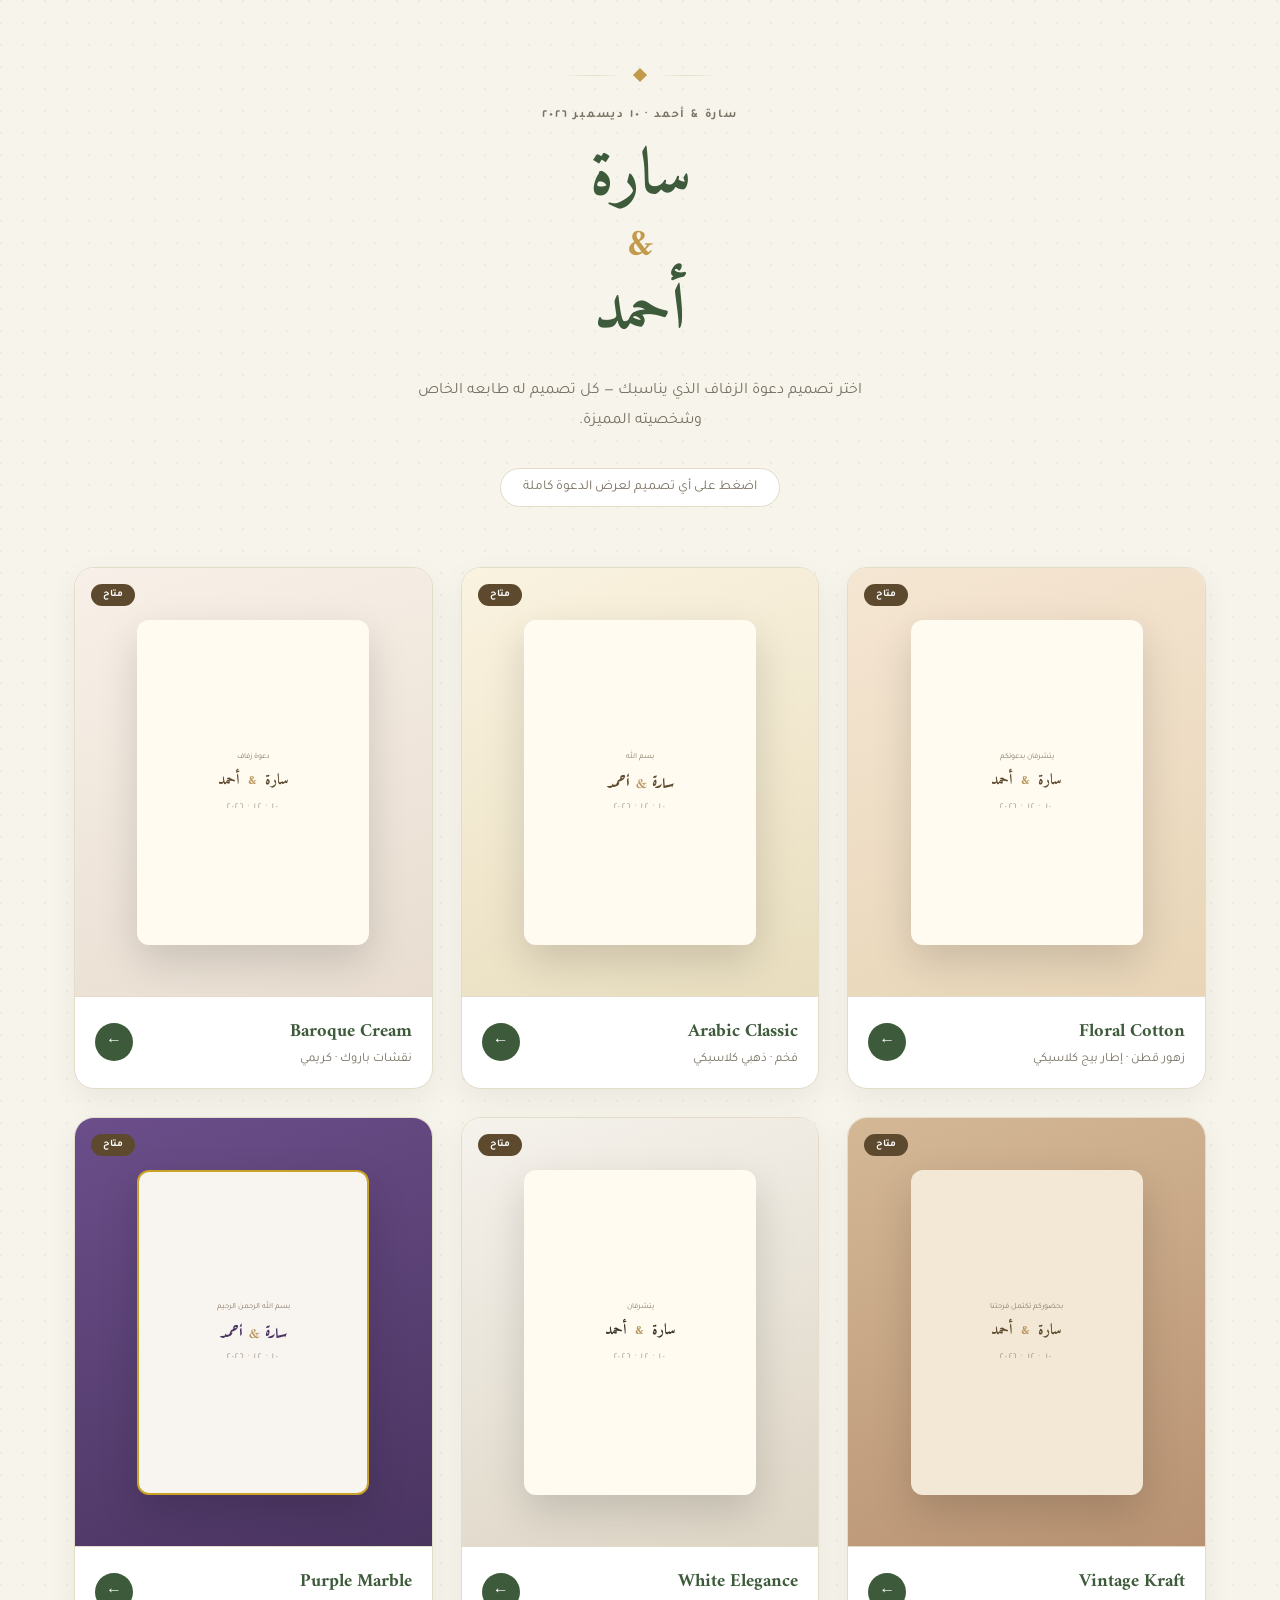
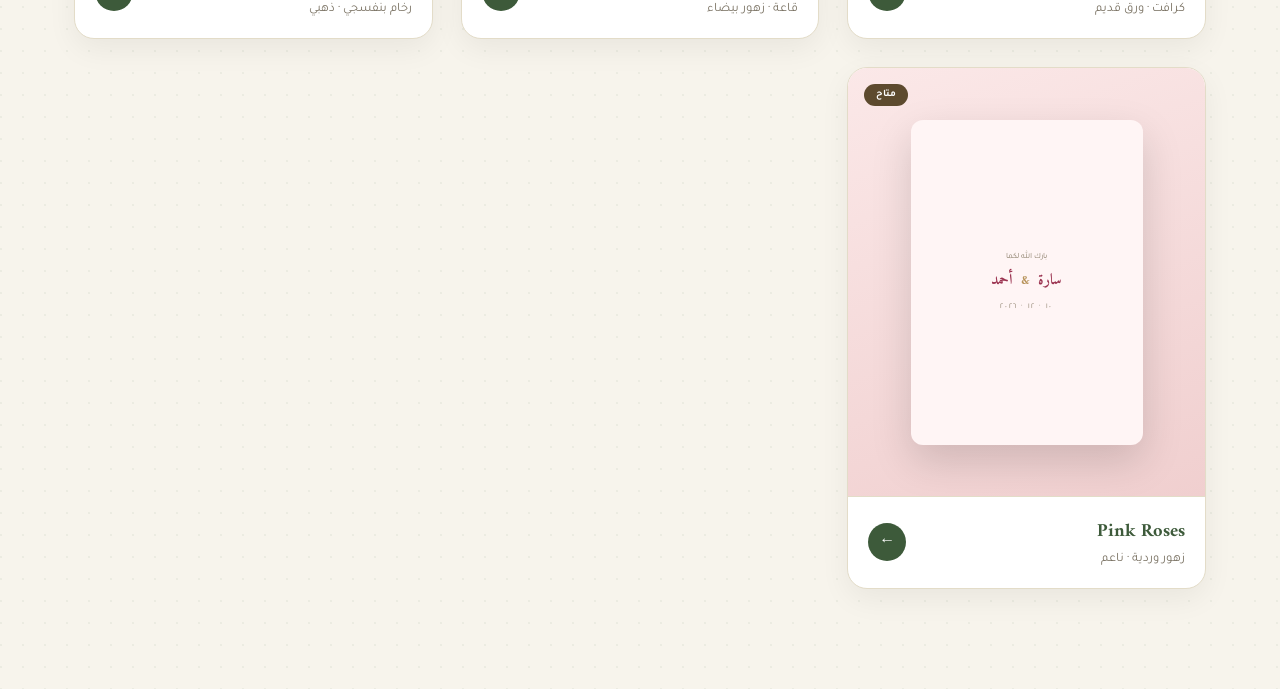
==== commit 25a12752: "done" ====
--- a/index.html
+++ b/index.html
@@ -1,570 +1,129 @@
 <!DOCTYPE html>
-<html lang="en" dir="ltr">
+<html lang="ar" dir="rtl">
 <head>
 <meta charset="UTF-8">
 <meta name="viewport" content="width=device-width, initial-scale=1.0">
-<title>Sarah & Ahmed · Choose Your Invitation</title>
+<title>سارة & أحمد · اختر تصميم الدعوة</title>
 <link rel="preconnect" href="https://fonts.googleapis.com">
-<link href="https://fonts.googleapis.com/css2?family=Playfair+Display:ital,wght@0,400;0,600;1,400&family=Cormorant+Garamond:ital,wght@0,400;0,600;1,500&family=Archivo:wght@400;600;800&family=EB+Garamond:ital@0;1&family=Great+Vibes&family=Marcellus&family=Italiana&family=Dancing+Script:wght@400;600&display=swap" rel="stylesheet">
-<style>
-  :root{
-    --bg:#F7F4EC;
-    --surface:#FFFFFF;
-    --text:#2A2820;
-    --muted:#7A7263;
-    --heading:#3D5A3A;
-    --accent:#C29A4A;
-    --line:#E3DCC8;
-    --font-head:'Playfair Display', serif;
-    --font-script:'Cormorant Garamond', serif;
-    --font-body:'EB Garamond', serif;
-  }
-
-  *{box-sizing:border-box;}
-  html,body{margin:0;padding:0;}
-  body{
-    background:#F7F4EC;
-    background-image: radial-gradient(circle at 1px 1px, rgba(61,90,58,.06) 1px, transparent 0);
-    background-size: 22px 22px;
-    color:var(--text);
-    font-family:var(--font-body);
-    min-height:100vh;
-    -webkit-font-smoothing: antialiased;
-  }
-
-  /* ====== Header ====== */
-  .landing-header{
-    text-align:center;
-    padding: 70px 24px 40px;
-    max-width: 720px;
-    margin: 0 auto;
-  }
-  .landing-header .orn{
-    display:flex; align-items:center; justify-content:center;
-    gap:12px; margin-bottom: 28px;
-  }
-  .landing-header .orn span{
-    height:1px; width: 60px;
-    background: linear-gradient(to right, transparent, var(--line), transparent);
-  }
-  .landing-header .orn .diamond{
-    width:10px; height:10px;
-    background: var(--accent);
-    transform: rotate(45deg);
-    flex:none;
-  }
-  .landing-kicker{
-    font-size: 11px; letter-spacing:.4em; text-transform: uppercase;
-    color: var(--muted); margin-bottom: 18px; font-weight: 600;
-  }
-  .landing-title{
-    font-family: var(--font-head);
-    font-size: clamp(2.5rem, 8vw, 4rem);
-    line-height:1.1;
-    color: var(--heading);
-    margin: 0 0 6px;
-    font-weight: 600;
-  }
-  .landing-title .amp{
-    font-family: var(--font-script);
-    font-style: italic;
-    font-size:.6em;
-    color: var(--accent);
-    display: block;
-    margin: 6px 0;
-  }
-  .landing-sub{
-    font-size: 1rem;
-    color: var(--muted);
-    max-width: 460px;
-    margin: 24px auto 0;
-    line-height: 1.8;
-  }
-  .landing-note{
-    display: inline-block;
-    margin-top: 32px;
-    padding: 10px 22px;
-    border: 1px solid var(--line);
-    border-radius: 999px;
-    background: var(--surface);
-    font-size: .82rem;
-    color: var(--muted);
-    letter-spacing: .08em;
-  }
-
-  /* ====== Grid of designs ====== */
-  .designs-grid{
-    max-width: 1180px;
-    margin: 0 auto;
-    padding: 20px 24px 100px;
-    display: grid;
-    grid-template-columns: repeat(auto-fit, minmax(280px, 1fr));
-    gap: 28px;
-  }
-
-  .design-card{
-    position: relative;
-    border-radius: 20px;
-    overflow: hidden;
-    background: var(--surface);
-    border: 1px solid var(--line);
-    box-shadow:
-      0 10px 30px rgba(0,0,0,.06),
-      0 2px 8px rgba(0,0,0,.04);
-    cursor: pointer;
-    text-decoration: none;
-    color: inherit;
-    display: flex;
-    flex-direction: column;
-    transition: transform .4s cubic-bezier(.2,.8,.2,1), box-shadow .4s;
-  }
-  .design-card:hover{
-    transform: translateY(-8px);
-    box-shadow:
-      0 24px 60px rgba(0,0,0,.12),
-      0 8px 20px rgba(0,0,0,.06);
-  }
-
-  /* Preview area — يشيل لون كل ثيم */
-  .design-preview{
-    position: relative;
-    aspect-ratio: 5 / 6;
-    overflow: hidden;
-    display: flex;
-    align-items: center;
-    justify-content: center;
-    transition: transform .6s ease;
-  }
-
-  /* كل ثيم وخلفيته */
-  .design-card[data-design="botanical"] .design-preview{
-    background: linear-gradient(160deg, #F7F4EC 0%, #EDE6D2 100%);
-  }
-  .design-card[data-design="editorial"] .design-preview{
-    background: linear-gradient(160deg, #F2F0EB 0%, #E0DED6 100%);
-  }
-  .design-card[data-design="noir"] .design-preview{
-    background: linear-gradient(160deg, #1A1612 0%, #231D18 100%);
-  }
-  .design-card[data-design="blush"] .design-preview{
-    background: linear-gradient(160deg, #FCF3F2 0%, #F5E0E3 100%);
-  }
-  .design-card[data-design="ocean"] .design-preview{
-    background: linear-gradient(160deg, #EDF4F7 0%, #D5E6EC 100%);
-  }
-  .design-card[data-design="royal"] .design-preview{
-    background: linear-gradient(160deg, #F6F2E9 0%, #E8E0C8 100%);
-  }
-  .design-card[data-design="floral"] .design-preview{
-    background: linear-gradient(160deg, #F0E6D2 0%, #E8D9B8 100%);
-  }
-
-  /* الشكل المصغّر جوه كل كارت */
-  .mini-card{
-    width: 65%;
-    aspect-ratio: 5 / 7;
-    border-radius: 12px;
-    background: #fff;
-    box-shadow:
-      0 16px 40px rgba(0,0,0,.15),
-      0 4px 12px rgba(0,0,0,.08);
-    display: flex;
-    flex-direction: column;
-    align-items: center;
-    justify-content: center;
-    padding: 18px 12px;
-    text-align: center;
-    position: relative;
-    overflow: hidden;
-  }
-  .design-card[data-design="noir"] .mini-card{
-    background: #221C17;
-    border: 1px solid rgba(224,190,122,.4);
-  }
-
-  .mini-ornament{
-    display: flex;
-    align-items: center;
-    justify-content: center;
-    gap: 8px;
-    width: 100%;
-    margin-bottom: 14px;
-  }
-  .mini-ornament .line{
-    height: 1px;
-    flex: 1;
-    background: rgba(0,0,0,.1);
-  }
-  .design-card[data-design="noir"] .mini-ornament .line{
-    background: rgba(224,190,122,.3);
-  }
-  .mini-ornament .dot{
-    width: 6px; height: 6px;
-    transform: rotate(45deg);
-    flex: none;
-  }
-
-  .mini-kicker{
-    font-size: 6px;
-    letter-spacing: .3em;
-    text-transform: uppercase;
-    margin-bottom: 8px;
-    font-weight: 600;
-  }
-
-  .mini-names{
-    font-family: 'Playfair Display', serif;
-    font-size: 14px;
-    line-height: 1.15;
-    font-weight: 600;
-    margin: 0;
-  }
-  .mini-names .amp-small{
-    display: block;
-    font-family: 'Cormorant Garamond', serif;
-    font-style: italic;
-    font-size: .85em;
-    margin: 3px 0;
-  }
-
-  .mini-date{
-    font-size: 7px;
-    letter-spacing: .2em;
-    margin-top: 10px;
-    text-transform: uppercase;
-  }
-
-  /* ألوان النصوص المصغّرة */
-  .design-card[data-design="botanical"] .mini-names{ color:#3D5A3A; }
-  .design-card[data-design="botanical"] .mini-names .amp-small{ color:#C29A4A; }
-  .design-card[data-design="botanical"] .mini-ornament .dot{ background:#C29A4A; }
-  .design-card[data-design="botanical"] .mini-kicker,
-  .design-card[data-design="botanical"] .mini-date{ color:#7A7263; }
-
-  .design-card[data-design="editorial"] .mini-names{ color:#141317; letter-spacing:-.02em; font-weight:800; }
-  .design-card[data-design="editorial"] .mini-names .amp-small{ color:#C24E62; font-style: normal; font-family:'Archivo',sans-serif; font-weight:800; }
-  .design-card[data-design="editorial"] .mini-ornament{ display: none; }
-  .design-card[data-design="editorial"] .mini-kicker,
-  .design-card[data-design="editorial"] .mini-date{ color:#6A675F; }
-
-  .design-card[data-design="noir"] .mini-names{ color:#E0BE7A; }
-  .design-card[data-design="noir"] .mini-names .amp-small{ color:#E0BE7A; }
-  .design-card[data-design="noir"] .mini-ornament .dot{ background:#E0BE7A; }
-  .design-card[data-design="noir"] .mini-kicker,
-  .design-card[data-design="noir"] .mini-date{ color:#A89A87; }
-
-  .design-card[data-design="blush"] .mini-names{ color:#9B3350; }
-  .design-card[data-design="blush"] .mini-names .amp-small{ color:#D68A9B; }
-  .design-card[data-design="blush"] .mini-ornament .dot{ background:#D68A9B; }
-  .design-card[data-design="blush"] .mini-kicker,
-  .design-card[data-design="blush"] .mini-date{ color:#8F6E72; }
-
-  .design-card[data-design="ocean"] .mini-names{ color:#1B4E6B; }
-  .design-card[data-design="ocean"] .mini-names .amp-small{ color:#3A9BAC; }
-  .design-card[data-design="ocean"] .mini-ornament .dot{ background:#3A9BAC; }
-  .design-card[data-design="ocean"] .mini-kicker,
-  .design-card[data-design="ocean"] .mini-date{ color:#5B7A88; }
-
-  .design-card[data-design="royal"] .mini-names{ color:#2D2478; }
-  .design-card[data-design="royal"] .mini-names .amp-small{ color:#C9A227; }
-  .design-card[data-design="royal"] .mini-ornament .dot{ background:#C9A227; }
-  .design-card[data-design="royal"] .mini-kicker,
-  .design-card[data-design="royal"] .mini-date{ color:#6E6890; }
-
-  .design-card[data-design="floral"] .mini-names{ color:#5D4A2E; }
-  .design-card[data-design="floral"] .mini-names .amp-small{ color:#B8935A; }
-  .design-card[data-design="floral"] .mini-ornament .dot{ background:#B8935A; }
-  .design-card[data-design="floral"] .mini-kicker,
-  .design-card[data-design="floral"] .mini-date{ color:#8B7E6A; }
-
-  /* شارة "جديد" أو "قريبًا" */
-  .design-badge{
-    position: absolute;
-    top: 16px;
-    right: 16px;
-    background: var(--accent);
-    color: #fff;
-    font-size: 10px;
-    font-weight: 700;
-    letter-spacing: .15em;
-    text-transform: uppercase;
-    padding: 5px 12px;
-    border-radius: 999px;
-    z-index: 3;
-  }
-  .design-badge.soon{
-    background: rgba(0,0,0,.7);
-    color: #fff;
-  }
-
-  /* Footer info */
-  .design-info{
-    padding: 18px 20px 20px;
-    display: flex;
-    align-items: center;
-    justify-content: space-between;
-    gap: 12px;
-    border-top: 1px solid var(--line);
-  }
-  .design-name{
-    font-family: var(--font-head);
-    font-size: 1.05rem;
-    font-weight: 600;
-    color: var(--heading);
-    margin: 0 0 4px;
-  }
-  .design-desc{
-    font-size: .78rem;
-    color: var(--muted);
-    margin: 0;
-    line-height: 1.4;
-  }
-  .design-open{
-    flex-shrink: 0;
-    width: 38px; height: 38px;
-    border-radius: 50%;
-    background: var(--heading);
-    color: #fff;
-    display: flex; align-items: center; justify-content: center;
-    transition: transform .3s;
-  }
-  .design-card:hover .design-open{ transform: translateX(4px); }
-
-  /* Hover effect */
-  .design-card:hover .design-preview{ transform: scale(1.02); }
-
-  /* Coming soon state */
-  .design-card.soon{
-    pointer-events: none;
-    opacity: .65;
-  }
-
-  @media (max-width: 600px){
-    .landing-header{ padding: 50px 20px 30px; }
-    .designs-grid{
-      padding: 10px 16px 70px;
-      gap: 20px;
-      grid-template-columns: repeat(auto-fit, minmax(240px, 1fr));
-    }
-  }
-</style>
+<link href="https://fonts.googleapis.com/css2?family=Amiri:wght@400;700&family=Aref+Ruqaa:wght@400;700&family=Tajawal:wght@400;500;700&family=Reem+Kufi:wght@400;600&display=swap" rel="stylesheet">
+<link rel="stylesheet" href="style.css">
 </head>
 <body>
 
-<!-- ====== Header ====== -->
 <header class="landing-header">
-  <div class="orn">
-    <span></span>
-    <div class="diamond"></div>
-    <span></span>
-  </div>
-  <div class="landing-kicker">Sarah &amp; Ahmed · 10 December 2026</div>
-  <h1 class="landing-title">
-    Sarah
-    <span class="amp">&amp;</span>
-    Ahmed
-  </h1>
-  <p class="landing-sub">
-    اختر تصميم دعوة الزفاف الذي يناسبك — كل تصميم له طابعه الخاص وشخصيته المميزة.
-  </p>
-  <div class="landing-note">
-    اختر تصميمًا لعرض الدعوة كاملة
-  </div>
+  <div class="orn"><span></span><div class="diamond"></div><span></span></div>
+  <div class="landing-kicker">سارة &amp; أحمد · ١٠ ديسمبر ٢٠٢٦</div>
+  <h1 class="landing-title">سارة <span class="amp">&amp;</span> أحمد</h1>
+  <p class="landing-sub">اختر تصميم دعوة الزفاف الذي يناسبك — كل تصميم له طابعه الخاص وشخصيته المميزة.</p>
+  <div class="landing-note">اضغط على أي تصميم لعرض الدعوة كاملة</div>
 </header>
 
-<!-- ====== Designs Grid ====== -->
 <main class="designs-grid">
 
-  <!-- Botanical -->
-  <a class="design-card" data-design="botanical" href="designs/botanical.html">
+  <a class="design-card" data-design="floral-cotton" href="designs/1-floral-cotton.html">
     <div class="design-preview">
       <div class="design-badge">متاح</div>
       <div class="mini-card">
-        <div class="mini-ornament">
-          <div class="line"></div>
-          <div class="dot"></div>
-          <div class="line"></div>
-        </div>
-        <div class="mini-kicker">You're Invited</div>
-        <h3 class="mini-names">
-          Sarah
-          <span class="amp-small">&amp;</span>
-          Ahmed
-        </h3>
-        <div class="mini-date">10 · 12 · 2026</div>
+        <div class="mini-kicker">يتشرفان بدعوتكم</div>
+        <h3 class="mini-names">سارة <span class="amp-small">&amp;</span> أحمد</h3>
+        <div class="mini-date">١٠ · ١٢ · ٢٠٢٦</div>
       </div>
     </div>
     <div class="design-info">
-      <div>
-        <h4 class="design-name">Botanical</h4>
-        <p class="design-desc">كلاسيكي · زهور وأوراق ذهبية</p>
-      </div>
-      <div class="design-open">→</div>
+      <div><h4 class="design-name">Floral Cotton</h4><p class="design-desc">زهور قطن · إطار بيج كلاسيكي</p></div>
+      <div class="design-open">←</div>
     </div>
   </a>
 
-  <!-- Editorial -->
-  <div class="design-card soon" data-design="editorial">
+  <a class="design-card" data-design="arabic-classic" href="designs/2-arabic-classic.html">
     <div class="design-preview">
-      <div class="design-badge soon">قريبًا</div>
+      <div class="design-badge">متاح</div>
       <div class="mini-card">
-        <div class="mini-kicker" style="color:#6A675F;">THE WEDDING OF</div>
-        <h3 class="mini-names" style="font-family:'Archivo',sans-serif;font-weight:800;letter-spacing:-.02em;">
-          SARAH
-          <span class="amp-small" style="font-style:normal;font-family:'Archivo',sans-serif;font-weight:800;">&amp;</span>
-          AHMED
-        </h3>
-        <div class="mini-date" style="color:#6A675F;">10.12.2026</div>
+        <div class="mini-kicker">بسم الله</div>
+        <h3 class="mini-names" style="font-family:'Aref Ruqaa',serif;">سارة <span class="amp-small">&amp;</span> أحمد</h3>
+        <div class="mini-date">١٠ · ١٢ · ٢٠٢٦</div>
       </div>
     </div>
     <div class="design-info">
-      <div>
-        <h4 class="design-name">Editorial</h4>
-        <p class="design-desc">عصري · خطوط جريئة</p>
-      </div>
-      <div class="design-open">→</div>
+      <div><h4 class="design-name">Arabic Classic</h4><p class="design-desc">فخم · ذهبي كلاسيكي</p></div>
+      <div class="design-open">←</div>
     </div>
-  </div>
+  </a>
 
-  <!-- Noir -->
-  <div class="design-card soon" data-design="noir">
+  <a class="design-card" data-design="baroque" href="designs/3-baroque.html">
     <div class="design-preview">
-      <div class="design-badge soon">قريبًا</div>
+      <div class="design-badge">متاح</div>
       <div class="mini-card">
-        <div class="mini-ornament">
-          <div class="line"></div>
-          <div class="dot"></div>
-          <div class="line"></div>
-        </div>
-        <div class="mini-kicker">You're Invited</div>
-        <h3 class="mini-names">
-          Sarah
-          <span class="amp-small">&amp;</span>
-          Ahmed
-        </h3>
-        <div class="mini-date">10 · 12 · 2026</div>
+        <div class="mini-kicker">دعوة زفاف</div>
+        <h3 class="mini-names">سارة <span class="amp-small">&amp;</span> أحمد</h3>
+        <div class="mini-date">١٠ · ١٢ · ٢٠٢٦</div>
       </div>
     </div>
     <div class="design-info">
-      <div>
-        <h4 class="design-name">Noir</h4>
-        <p class="design-desc">فخم · ذهبي وداكن</p>
-      </div>
-      <div class="design-open">→</div>
+      <div><h4 class="design-name">Baroque Cream</h4><p class="design-desc">نقشات باروك · كريمي</p></div>
+      <div class="design-open">←</div>
     </div>
-  </div>
+  </a>
 
-  <!-- Blush -->
-  <div class="design-card soon" data-design="blush">
+  <a class="design-card" data-design="kraft" href="designs/4-kraft.html">
     <div class="design-preview">
-      <div class="design-badge soon">قريبًا</div>
+      <div class="design-badge">متاح</div>
       <div class="mini-card">
-        <div class="mini-ornament">
-          <div class="line"></div>
-          <div class="dot"></div>
-          <div class="line"></div>
-        </div>
-        <div class="mini-kicker">You're Invited</div>
-        <h3 class="mini-names">
-          Sarah
-          <span class="amp-small">&amp;</span>
-          Ahmed
-        </h3>
-        <div class="mini-date">10 · 12 · 2026</div>
+        <div class="mini-kicker">بحضوركم تكتمل فرحتنا</div>
+        <h3 class="mini-names">سارة <span class="amp-small">&amp;</span> أحمد</h3>
+        <div class="mini-date">١٠ · ١٢ · ٢٠٢٦</div>
       </div>
     </div>
     <div class="design-info">
-      <div>
-        <h4 class="design-name">Blush Rose</h4>
-        <p class="design-desc">رومانسي · وردي ناعم</p>
-      </div>
-      <div class="design-open">→</div>
+      <div><h4 class="design-name">Vintage Kraft</h4><p class="design-desc">كرافت · ورق قديم</p></div>
+      <div class="design-open">←</div>
     </div>
-  </div>
+  </a>
 
-  <!-- Ocean -->
-  <div class="design-card soon" data-design="ocean">
+  <a class="design-card" data-design="white" href="designs/5-white.html">
     <div class="design-preview">
-      <div class="design-badge soon">قريبًا</div>
+      <div class="design-badge">متاح</div>
       <div class="mini-card">
-        <div class="mini-ornament">
-          <div class="line"></div>
-          <div class="dot"></div>
-          <div class="line"></div>
-        </div>
-        <div class="mini-kicker">You're Invited</div>
-        <h3 class="mini-names">
-          Sarah
-          <span class="amp-small">&amp;</span>
-          Ahmed
-        </h3>
-        <div class="mini-date">10 · 12 · 2026</div>
+        <div class="mini-kicker">يتشرفان</div>
+        <h3 class="mini-names">سارة <span class="amp-small">&amp;</span> أحمد</h3>
+        <div class="mini-date">١٠ · ١٢ · ٢٠٢٦</div>
       </div>
     </div>
     <div class="design-info">
-      <div>
-        <h4 class="design-name">Ocean Breeze</h4>
-        <p class="design-desc">منعش · أزرق هادئ</p>
-      </div>
-      <div class="design-open">→</div>
+      <div><h4 class="design-name">White Elegance</h4><p class="design-desc">قاعة · زهور بيضاء</p></div>
+      <div class="design-open">←</div>
     </div>
-  </div>
+  </a>
 
-  <!-- Royal -->
-  <div class="design-card soon" data-design="royal">
+  <a class="design-card" data-design="marble" href="designs/6-marble.html">
     <div class="design-preview">
-      <div class="design-badge soon">قريبًا</div>
+      <div class="design-badge">متاح</div>
       <div class="mini-card">
-        <div class="mini-ornament">
-          <div class="line"></div>
-          <div class="dot"></div>
-          <div class="line"></div>
-        </div>
-        <div class="mini-kicker">You're Invited</div>
-        <h3 class="mini-names">
-          Sarah
-          <span class="amp-small">&amp;</span>
-          Ahmed
-        </h3>
-        <div class="mini-date">10 · 12 · 2026</div>
+        <div class="mini-kicker">بسم الله الرحمن الرحيم</div>
+        <h3 class="mini-names" style="font-family:'Aref Ruqaa',serif;">سارة <span class="amp-small">&amp;</span> أحمد</h3>
+        <div class="mini-date">١٠ · ١٢ · ٢٠٢٦</div>
       </div>
     </div>
     <div class="design-info">
-      <div>
-        <h4 class="design-name">Royal Gold</h4>
-        <p class="design-desc">ملكي · بنفسجي وذهبي</p>
-      </div>
-      <div class="design-open">→</div>
+      <div><h4 class="design-name">Purple Marble</h4><p class="design-desc">رخام بنفسجي · ذهبي</p></div>
+      <div class="design-open">←</div>
     </div>
-  </div>
+  </a>
 
-  <!-- Floral -->
-  <div class="design-card soon" data-design="floral">
+  <a class="design-card" data-design="pink" href="designs/7-pink.html">
     <div class="design-preview">
-      <div class="design-badge soon">قريبًا</div>
+      <div class="design-badge">متاح</div>
       <div class="mini-card">
-        <div class="mini-ornament">
-          <div class="line"></div>
-          <div class="dot"></div>
-          <div class="line"></div>
-        </div>
-        <div class="mini-kicker">You're Invited</div>
-        <h3 class="mini-names">
-          Sarah
-          <span class="amp-small">&amp;</span>
-          Ahmed
-        </h3>
-        <div class="mini-date">10 · 12 · 2026</div>
+        <div class="mini-kicker">بارك الله لكما</div>
+        <h3 class="mini-names">سارة <span class="amp-small">&amp;</span> أحمد</h3>
+        <div class="mini-date">١٠ · ١٢ · ٢٠٢٦</div>
       </div>
     </div>
     <div class="design-info">
-      <div>
-        <h4 class="design-name">Floral Garden</h4>
-        <p class="design-desc">حديقة · زهور كاملة</p>
-      </div>
-      <div class="design-open">→</div>
+      <div><h4 class="design-name">Pink Roses</h4><p class="design-desc">زهور وردية · ناعم</p></div>
+      <div class="design-open">←</div>
     </div>
-  </div>
+  </a>
 
 </main>
 
--- a/style.css
+++ b/style.css
@@ -0,0 +1,230 @@
+/* ============================================================
+   LANDING — صفحة اختيار التصاميم
+   ============================================================ */
+:root{
+  --bg:#F7F4EC;
+  --surface:#FFFFFF;
+  --text:#2A2820;
+  --muted:#7A7263;
+  --heading:#3D5A3A;
+  --accent:#C29A4A;
+  --line:#E3DCC8;
+  --font-head:'Amiri', serif;
+  --font-body:'Tajawal', sans-serif;
+}
+
+*{box-sizing:border-box;}
+html,body{margin:0;padding:0;}
+body{
+  background:#F7F4EC;
+  background-image: radial-gradient(circle at 1px 1px, rgba(61,90,58,.06) 1px, transparent 0);
+  background-size: 22px 22px;
+  color:var(--text);
+  font-family:var(--font-body);
+  min-height:100vh;
+  -webkit-font-smoothing: antialiased;
+}
+
+/* Header */
+.landing-header{
+  text-align:center;
+  padding:70px 24px 40px;
+  max-width:720px;
+  margin:0 auto;
+}
+.landing-header .orn{
+  display:flex; align-items:center; justify-content:center;
+  gap:12px; margin-bottom:28px;
+}
+.landing-header .orn span{
+  height:1px; width:60px;
+  background:linear-gradient(to left, transparent, var(--line), transparent);
+}
+.landing-header .orn .diamond{
+  width:10px; height:10px;
+  background:var(--accent);
+  transform:rotate(45deg);
+  flex:none;
+}
+.landing-kicker{
+  font-size:12px;
+  letter-spacing:.15em;
+  color:var(--muted);
+  margin-bottom:18px;
+  font-weight:600;
+}
+.landing-title{
+  font-family:var(--font-head);
+  font-size:clamp(2.5rem, 8vw, 4rem);
+  line-height:1.2;
+  color:var(--heading);
+  margin:0 0 6px;
+  font-weight:700;
+}
+.landing-title .amp{
+  font-size:.6em;
+  color:var(--accent);
+  display:block;
+  margin:6px 0;
+}
+.landing-sub{
+  font-size:1rem;
+  color:var(--muted);
+  max-width:460px;
+  margin:24px auto 0;
+  line-height:1.9;
+}
+.landing-note{
+  display:inline-block;
+  margin-top:32px;
+  padding:10px 22px;
+  border:1px solid var(--line);
+  border-radius:999px;
+  background:var(--surface);
+  font-size:.85rem;
+  color:var(--muted);
+}
+
+/* Grid */
+.designs-grid{
+  max-width:1180px;
+  margin:0 auto;
+  padding:20px 24px 100px;
+  display:grid;
+  grid-template-columns:repeat(auto-fit, minmax(280px, 1fr));
+  gap:28px;
+}
+.design-card{
+  position:relative;
+  border-radius:20px;
+  overflow:hidden;
+  background:var(--surface);
+  border:1px solid var(--line);
+  box-shadow:0 10px 30px rgba(0,0,0,.06);
+  cursor:pointer;
+  text-decoration:none;
+  color:inherit;
+  display:flex;
+  flex-direction:column;
+  transition:transform .4s cubic-bezier(.2,.8,.2,1), box-shadow .4s;
+}
+.design-card:hover{
+  transform:translateY(-8px);
+  box-shadow:0 24px 60px rgba(0,0,0,.12);
+}
+.design-preview{
+  position:relative;
+  aspect-ratio:5/6;
+  overflow:hidden;
+  display:flex;
+  align-items:center;
+  justify-content:center;
+}
+
+/* خلفيات التصاميم */
+.design-card[data-design="floral-cotton"] .design-preview{ background:linear-gradient(160deg, #F5E6D3 0%, #E8D5B7 100%); }
+.design-card[data-design="arabic-classic"] .design-preview{ background:linear-gradient(160deg, #FAF3E0 0%, #E8DDBE 100%); }
+.design-card[data-design="baroque"] .design-preview{ background:linear-gradient(160deg, #F8F0E8 0%, #E8DDD0 100%); }
+.design-card[data-design="kraft"] .design-preview{ background:linear-gradient(160deg, #D4B896 0%, #B89272 100%); }
+.design-card[data-design="white"] .design-preview{ background:linear-gradient(160deg, #F5F2EC 0%, #DDD5C5 100%); }
+.design-card[data-design="marble"] .design-preview{ background:linear-gradient(160deg, #6B4E8A 0%, #4A3460 100%); }
+.design-card[data-design="pink"] .design-preview{ background:linear-gradient(160deg, #FBE8E8 0%, #F0CFCF 100%); }
+
+/* Mini card */
+.mini-card{
+  width:65%;
+  aspect-ratio:5/7;
+  border-radius:12px;
+  background:#FFFBF0;
+  box-shadow:0 16px 40px rgba(0,0,0,.15);
+  display:flex;
+  flex-direction:column;
+  align-items:center;
+  justify-content:center;
+  padding:18px 12px;
+  text-align:center;
+  position:relative;
+  overflow:hidden;
+}
+.design-card[data-design="marble"] .mini-card{ background:#F8F4F0; border:2px solid #C9A227; }
+.design-card[data-design="kraft"] .mini-card{ background:#F2E8D5; }
+.design-card[data-design="pink"] .mini-card{ background:#FFF5F5; }
+
+.mini-kicker{ font-size:8px; color:#8B7E6A; margin-bottom:10px; }
+.mini-names{
+  font-family:'Amiri',serif;
+  font-size:15px;
+  line-height:1.2;
+  font-weight:700;
+  margin:0;
+  color:#5D4A2E;
+}
+.design-card[data-design="marble"] .mini-names{ color:#4A3460; }
+.design-card[data-design="pink"] .mini-names{ color:#9B3350; }
+.design-card[data-design="white"] .mini-names{ color:#3A3226; }
+.mini-names .amp-small{
+  display:inline;
+  color:#B8935A;
+  font-size:.85em;
+  margin:0 4px;
+}
+.mini-date{
+  font-size:8px;
+  letter-spacing:.2em;
+  margin-top:12px;
+  color:#8B7E6A;
+}
+
+/* Badge */
+.design-badge{
+  position:absolute;
+  top:16px;
+  left:16px;
+  background:#5D4A2E;
+  color:#fff;
+  font-size:10px;
+  font-weight:700;
+  padding:5px 12px;
+  border-radius:999px;
+  z-index:3;
+}
+
+/* Info */
+.design-info{
+  padding:18px 20px 20px;
+  display:flex;
+  align-items:center;
+  justify-content:space-between;
+  gap:12px;
+  border-top:1px solid var(--line);
+}
+.design-name{
+  font-family:var(--font-head);
+  font-size:1.15rem;
+  font-weight:700;
+  color:var(--heading);
+  margin:0 0 4px;
+}
+.design-desc{
+  font-size:.8rem;
+  color:var(--muted);
+  margin:0;
+}
+.design-open{
+  flex-shrink:0;
+  width:38px;
+  height:38px;
+  border-radius:50%;
+  background:var(--heading);
+  color:#fff;
+  display:flex;
+  align-items:center;
+  justify-content:center;
+  transition:transform .3s;
+}
+.design-card:hover .design-open{ transform:translateX(-4px); }
+
+@media (max-width:600px){
+  .landing-header{ padding:50px 20px 30px; }
+  .designs-grid{ padding:10px 16px 70px; gap:20px; }
+}
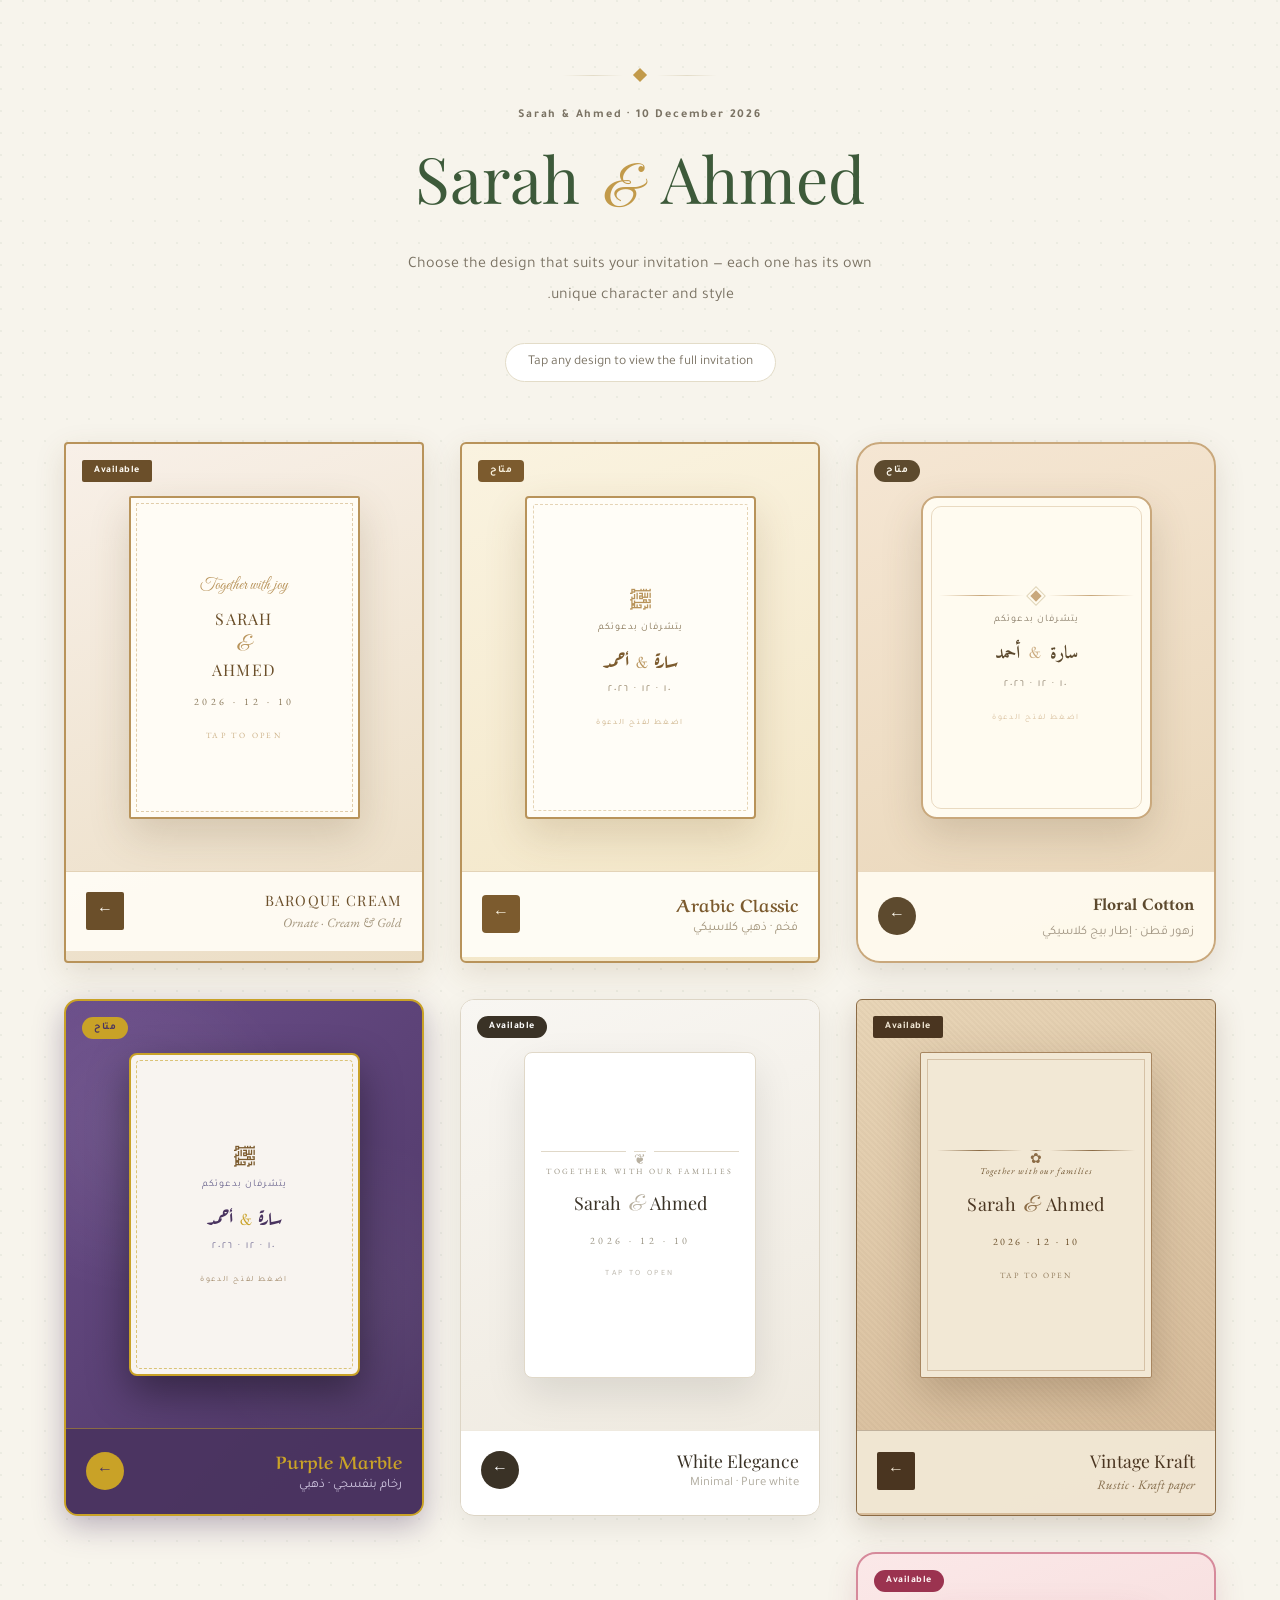
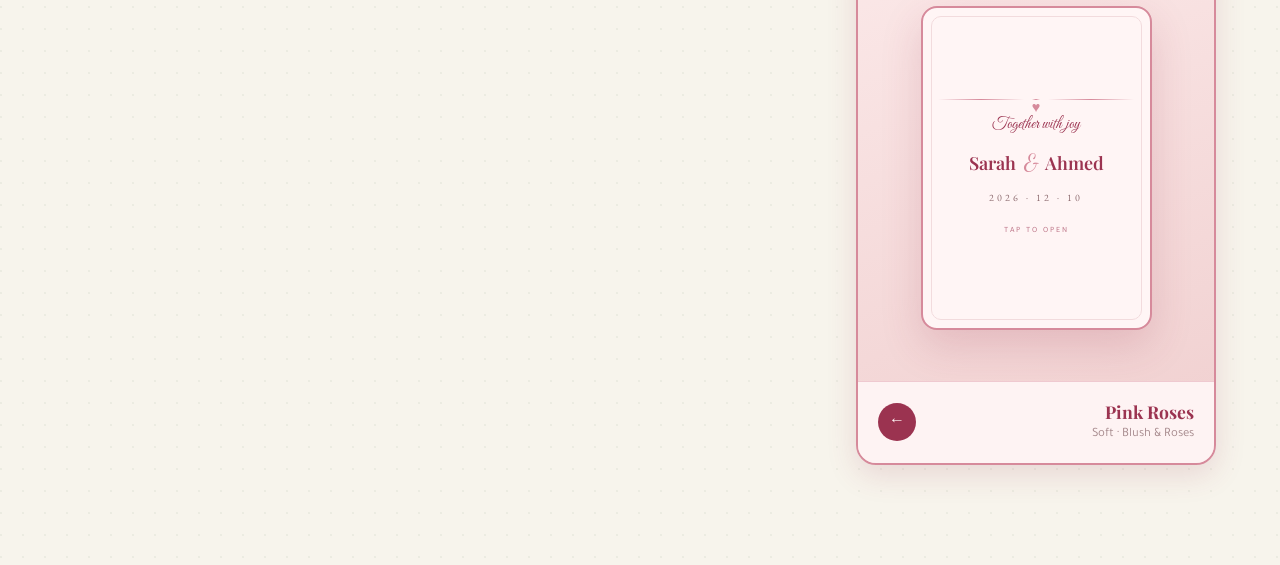
==== commit f901be87: "done" ====
--- a/index.html
+++ b/index.html
@@ -5,122 +5,191 @@
 <meta name="viewport" content="width=device-width, initial-scale=1.0">
 <title>سارة & أحمد · اختر تصميم الدعوة</title>
 <link rel="preconnect" href="https://fonts.googleapis.com">
-<link href="https://fonts.googleapis.com/css2?family=Amiri:wght@400;700&family=Aref+Ruqaa:wght@400;700&family=Tajawal:wght@400;500;700&family=Reem+Kufi:wght@400;600&display=swap" rel="stylesheet">
+<link href="https://fonts.googleapis.com/css2?family=Amiri:wght@400;700&family=Aref+Ruqaa:wght@400;700&family=Playfair+Display:ital,wght@0,400;0,700;1,400&family=Great+Vibes&family=Dancing+Script:wght@400;600&family=EB+Garamond:ital@0;1&family=Tajawal:wght@400;500;700&display=swap" rel="stylesheet">
 <link rel="stylesheet" href="style.css">
 </head>
 <body>
 
 <header class="landing-header">
   <div class="orn"><span></span><div class="diamond"></div><span></span></div>
-  <div class="landing-kicker">سارة &amp; أحمد · ١٠ ديسمبر ٢٠٢٦</div>
-  <h1 class="landing-title">سارة <span class="amp">&amp;</span> أحمد</h1>
-  <p class="landing-sub">اختر تصميم دعوة الزفاف الذي يناسبك — كل تصميم له طابعه الخاص وشخصيته المميزة.</p>
-  <div class="landing-note">اضغط على أي تصميم لعرض الدعوة كاملة</div>
+  <div class="landing-kicker">Sarah &amp; Ahmed · 10 December 2026</div>
+  <h1 class="landing-title">Sarah <span class="amp">&amp;</span> Ahmed</h1>
+  <p class="landing-sub">Choose the design that suits your invitation — each one has its own unique character and style.</p>
+  <div class="landing-note">Tap any design to view the full invitation</div>
 </header>
 
 <main class="designs-grid">
 
-  <a class="design-card" data-design="floral-cotton" href="designs/1-floral-cotton.html">
+  <!-- 1. FLORAL COTTON (عربي) -->
+  <a class="design-card" data-design="floral-cotton" href="designs/floral-cotton.html">
     <div class="design-preview">
       <div class="design-badge">متاح</div>
       <div class="mini-card">
+        <div class="mini-ornament"><span></span><div class="diamond"></div><span></span></div>
         <div class="mini-kicker">يتشرفان بدعوتكم</div>
-        <h3 class="mini-names">سارة <span class="amp-small">&amp;</span> أحمد</h3>
+        <h3 class="mini-names">
+          سارة
+          <span class="amp-small">&amp;</span>
+          أحمد
+        </h3>
         <div class="mini-date">١٠ · ١٢ · ٢٠٢٦</div>
-      </div>
-    </div>
-    <div class="design-info">
-      <div><h4 class="design-name">Floral Cotton</h4><p class="design-desc">زهور قطن · إطار بيج كلاسيكي</p></div>
-      <div class="design-open">←</div>
-    </div>
-  </a>
-
-  <a class="design-card" data-design="arabic-classic" href="designs/2-arabic-classic.html">
+        <div class="mini-tap">اضغط لفتح الدعوة</div>
+      </div>
+    </div>
+    <div class="design-info">
+      <div>
+        <h4 class="design-name">Floral Cotton</h4>
+        <p class="design-desc">زهور قطن · إطار بيج كلاسيكي</p>
+      </div>
+      <div class="design-open">←</div>
+    </div>
+  </a>
+
+  <!-- 2. ARABIC CLASSIC (عربي) -->
+  <a class="design-card" data-design="arabic-classic" href="designs/arabic-classic.html">
     <div class="design-preview">
       <div class="design-badge">متاح</div>
       <div class="mini-card">
-        <div class="mini-kicker">بسم الله</div>
-        <h3 class="mini-names" style="font-family:'Aref Ruqaa',serif;">سارة <span class="amp-small">&amp;</span> أحمد</h3>
+        <div class="mini-bismillah">﷽</div>
+        <div class="mini-kicker">يتشرفان بدعوتكم</div>
+        <h3 class="mini-names">
+          سارة
+          <span class="amp-small">&amp;</span>
+          أحمد
+        </h3>
         <div class="mini-date">١٠ · ١٢ · ٢٠٢٦</div>
-      </div>
-    </div>
-    <div class="design-info">
-      <div><h4 class="design-name">Arabic Classic</h4><p class="design-desc">فخم · ذهبي كلاسيكي</p></div>
-      <div class="design-open">←</div>
-    </div>
-  </a>
-
-  <a class="design-card" data-design="baroque" href="designs/3-baroque.html">
+        <div class="mini-tap">اضغط لفتح الدعوة</div>
+      </div>
+    </div>
+    <div class="design-info">
+      <div>
+        <h4 class="design-name">Arabic Classic</h4>
+        <p class="design-desc">فخم · ذهبي كلاسيكي</p>
+      </div>
+      <div class="design-open">←</div>
+    </div>
+  </a>
+
+  <!-- 3. BAROQUE (إنجليزي) -->
+  <a class="design-card" data-design="baroque" href="designs/baroque.html">
+    <div class="design-preview">
+      <div class="design-badge">Available</div>
+      <div class="mini-card">
+        <div class="mini-kicker">Together with joy</div>
+        <h3 class="mini-names">
+          SARAH
+          <span class="amp-small">&amp;</span>
+          AHMED
+        </h3>
+        <div class="mini-date">10 · 12 · 2026</div>
+        <div class="mini-tap">Tap to open</div>
+      </div>
+    </div>
+    <div class="design-info">
+      <div>
+        <h4 class="design-name">Baroque Cream</h4>
+        <p class="design-desc">Ornate · Cream & Gold</p>
+      </div>
+      <div class="design-open">←</div>
+    </div>
+  </a>
+
+  <!-- 4. KRAFT (إنجليزي) -->
+  <a class="design-card" data-design="kraft" href="designs/kraft.html">
+    <div class="design-preview">
+      <div class="design-badge">Available</div>
+      <div class="mini-card">
+        <div class="mini-ornament"><span></span><span class="star">✿</span><span></span></div>
+        <div class="mini-kicker">Together with our families</div>
+        <h3 class="mini-names">
+          Sarah
+          <span class="amp-small">&amp;</span>
+          Ahmed
+        </h3>
+        <div class="mini-date">10 · 12 · 2026</div>
+        <div class="mini-tap">Tap to open</div>
+      </div>
+    </div>
+    <div class="design-info">
+      <div>
+        <h4 class="design-name">Vintage Kraft</h4>
+        <p class="design-desc">Rustic · Kraft paper</p>
+      </div>
+      <div class="design-open">←</div>
+    </div>
+  </a>
+
+  <!-- 5. WHITE ELEGANCE (إنجليزي) -->
+  <a class="design-card" data-design="white" href="designs/white.html">
+    <div class="design-preview">
+      <div class="design-badge">Available</div>
+      <div class="mini-card">
+        <div class="mini-ornament"><span></span><span class="star">❦</span><span></span></div>
+        <div class="mini-kicker">Together with our families</div>
+        <h3 class="mini-names">
+          Sarah
+          <span class="amp-small">&amp;</span>
+          Ahmed
+        </h3>
+        <div class="mini-date">10 · 12 · 2026</div>
+        <div class="mini-tap">Tap to open</div>
+      </div>
+    </div>
+    <div class="design-info">
+      <div>
+        <h4 class="design-name">White Elegance</h4>
+        <p class="design-desc">Minimal · Pure white</p>
+      </div>
+      <div class="design-open">←</div>
+    </div>
+  </a>
+
+  <!-- 6. PURPLE MARBLE (عربي) -->
+  <a class="design-card" data-design="marble" href="designs/marble.html">
     <div class="design-preview">
       <div class="design-badge">متاح</div>
       <div class="mini-card">
-        <div class="mini-kicker">دعوة زفاف</div>
-        <h3 class="mini-names">سارة <span class="amp-small">&amp;</span> أحمد</h3>
+        <div class="mini-bismillah">﷽</div>
+        <div class="mini-kicker">يتشرفان بدعوتكم</div>
+        <h3 class="mini-names">
+          سارة
+          <span class="amp-small">&amp;</span>
+          أحمد
+        </h3>
         <div class="mini-date">١٠ · ١٢ · ٢٠٢٦</div>
-      </div>
-    </div>
-    <div class="design-info">
-      <div><h4 class="design-name">Baroque Cream</h4><p class="design-desc">نقشات باروك · كريمي</p></div>
-      <div class="design-open">←</div>
-    </div>
-  </a>
-
-  <a class="design-card" data-design="kraft" href="designs/4-kraft.html">
-    <div class="design-preview">
-      <div class="design-badge">متاح</div>
-      <div class="mini-card">
-        <div class="mini-kicker">بحضوركم تكتمل فرحتنا</div>
-        <h3 class="mini-names">سارة <span class="amp-small">&amp;</span> أحمد</h3>
-        <div class="mini-date">١٠ · ١٢ · ٢٠٢٦</div>
-      </div>
-    </div>
-    <div class="design-info">
-      <div><h4 class="design-name">Vintage Kraft</h4><p class="design-desc">كرافت · ورق قديم</p></div>
-      <div class="design-open">←</div>
-    </div>
-  </a>
-
-  <a class="design-card" data-design="white" href="designs/5-white.html">
-    <div class="design-preview">
-      <div class="design-badge">متاح</div>
-      <div class="mini-card">
-        <div class="mini-kicker">يتشرفان</div>
-        <h3 class="mini-names">سارة <span class="amp-small">&amp;</span> أحمد</h3>
-        <div class="mini-date">١٠ · ١٢ · ٢٠٢٦</div>
-      </div>
-    </div>
-    <div class="design-info">
-      <div><h4 class="design-name">White Elegance</h4><p class="design-desc">قاعة · زهور بيضاء</p></div>
-      <div class="design-open">←</div>
-    </div>
-  </a>
-
-  <a class="design-card" data-design="marble" href="designs/6-marble.html">
-    <div class="design-preview">
-      <div class="design-badge">متاح</div>
-      <div class="mini-card">
-        <div class="mini-kicker">بسم الله الرحمن الرحيم</div>
-        <h3 class="mini-names" style="font-family:'Aref Ruqaa',serif;">سارة <span class="amp-small">&amp;</span> أحمد</h3>
-        <div class="mini-date">١٠ · ١٢ · ٢٠٢٦</div>
-      </div>
-    </div>
-    <div class="design-info">
-      <div><h4 class="design-name">Purple Marble</h4><p class="design-desc">رخام بنفسجي · ذهبي</p></div>
-      <div class="design-open">←</div>
-    </div>
-  </a>
-
-  <a class="design-card" data-design="pink" href="designs/7-pink.html">
-    <div class="design-preview">
-      <div class="design-badge">متاح</div>
-      <div class="mini-card">
-        <div class="mini-kicker">بارك الله لكما</div>
-        <h3 class="mini-names">سارة <span class="amp-small">&amp;</span> أحمد</h3>
-        <div class="mini-date">١٠ · ١٢ · ٢٠٢٦</div>
-      </div>
-    </div>
-    <div class="design-info">
-      <div><h4 class="design-name">Pink Roses</h4><p class="design-desc">زهور وردية · ناعم</p></div>
+        <div class="mini-tap">اضغط لفتح الدعوة</div>
+      </div>
+    </div>
+    <div class="design-info">
+      <div>
+        <h4 class="design-name">Purple Marble</h4>
+        <p class="design-desc">رخام بنفسجي · ذهبي</p>
+      </div>
+      <div class="design-open">←</div>
+    </div>
+  </a>
+
+  <!-- 7. PINK ROSES (إنجليزي) -->
+  <a class="design-card" data-design="pink" href="designs/pink.html">
+    <div class="design-preview">
+      <div class="design-badge">Available</div>
+      <div class="mini-card">
+        <div class="mini-ornament"><span></span><span class="star">♥</span><span></span></div>
+        <div class="mini-kicker">Together with joy</div>
+        <h3 class="mini-names">
+          Sarah
+          <span class="amp-small">&amp;</span>
+          Ahmed
+        </h3>
+        <div class="mini-date">10 · 12 · 2026</div>
+        <div class="mini-tap">Tap to open</div>
+      </div>
+    </div>
+    <div class="design-info">
+      <div>
+        <h4 class="design-name">Pink Roses</h4>
+        <p class="design-desc">Soft · Blush & Roses</p>
+      </div>
       <div class="design-open">←</div>
     </div>
   </a>
--- a/style.css
+++ b/style.css
@@ -1,5 +1,5 @@
 /* ============================================================
-   LANDING — صفحة اختيار التصاميم
+   LANDING — معرض التصاميم (كل كارت نسخة من الدعوة الحقيقية)
    ============================================================ */
 :root{
   --bg:#F7F4EC;
@@ -25,82 +25,27 @@
   -webkit-font-smoothing: antialiased;
 }
 
-/* Header */
-.landing-header{
-  text-align:center;
-  padding:70px 24px 40px;
-  max-width:720px;
-  margin:0 auto;
-}
-.landing-header .orn{
-  display:flex; align-items:center; justify-content:center;
-  gap:12px; margin-bottom:28px;
-}
-.landing-header .orn span{
-  height:1px; width:60px;
-  background:linear-gradient(to left, transparent, var(--line), transparent);
-}
-.landing-header .orn .diamond{
-  width:10px; height:10px;
-  background:var(--accent);
-  transform:rotate(45deg);
-  flex:none;
-}
-.landing-kicker{
-  font-size:12px;
-  letter-spacing:.15em;
-  color:var(--muted);
-  margin-bottom:18px;
-  font-weight:600;
-}
-.landing-title{
-  font-family:var(--font-head);
-  font-size:clamp(2.5rem, 8vw, 4rem);
-  line-height:1.2;
-  color:var(--heading);
-  margin:0 0 6px;
-  font-weight:700;
-}
-.landing-title .amp{
-  font-size:.6em;
-  color:var(--accent);
-  display:block;
-  margin:6px 0;
-}
-.landing-sub{
-  font-size:1rem;
-  color:var(--muted);
-  max-width:460px;
-  margin:24px auto 0;
-  line-height:1.9;
-}
-.landing-note{
-  display:inline-block;
-  margin-top:32px;
-  padding:10px 22px;
-  border:1px solid var(--line);
-  border-radius:999px;
-  background:var(--surface);
-  font-size:.85rem;
-  color:var(--muted);
-}
-
-/* Grid */
+/* ===== Header ===== */
+.landing-header{ text-align:center; padding:70px 24px 40px; max-width:760px; margin:0 auto; }
+.landing-header .orn{ display:flex; align-items:center; justify-content:center; gap:12px; margin-bottom:28px; }
+.landing-header .orn span{ height:1px; width:60px; background:linear-gradient(to right, transparent, var(--line), transparent); }
+.landing-header .orn .diamond{ width:10px; height:10px; background:var(--accent); transform:rotate(45deg); flex:none; }
+.landing-kicker{ font-size:12px; letter-spacing:.15em; color:var(--muted); margin-bottom:18px; font-weight:600; }
+.landing-title{ font-family:'Playfair Display',serif; font-size:clamp(2.5rem, 8vw, 4rem); line-height:1.2; color:var(--heading); margin:0 0 6px; font-weight:400; }
+.landing-title .amp{ font-family:'Great Vibes',cursive; font-size:.9em; color:var(--accent); display:inline-block; margin:0 8px; }
+.landing-sub{ font-size:1rem; color:var(--muted); max-width:500px; margin:24px auto 0; line-height:1.9; }
+.landing-note{ display:inline-block; margin-top:32px; padding:10px 22px; border:1px solid var(--line); border-radius:999px; background:var(--surface); font-size:.85rem; color:var(--muted); }
+
+/* ===== Grid ===== */
 .designs-grid{
-  max-width:1180px;
-  margin:0 auto;
-  padding:20px 24px 100px;
-  display:grid;
-  grid-template-columns:repeat(auto-fit, minmax(280px, 1fr));
-  gap:28px;
-}
+  max-width:1200px; margin:0 auto; padding:20px 24px 100px;
+  display:grid; grid-template-columns:repeat(auto-fit, minmax(320px, 1fr)); gap:36px;
+}
+
+/* ===== Base Card ===== */
 .design-card{
   position:relative;
-  border-radius:20px;
   overflow:hidden;
-  background:var(--surface);
-  border:1px solid var(--line);
-  box-shadow:0 10px 30px rgba(0,0,0,.06);
   cursor:pointer;
   text-decoration:none;
   color:inherit;
@@ -108,10 +53,8 @@
   flex-direction:column;
   transition:transform .4s cubic-bezier(.2,.8,.2,1), box-shadow .4s;
 }
-.design-card:hover{
-  transform:translateY(-8px);
-  box-shadow:0 24px 60px rgba(0,0,0,.12);
-}
+.design-card:hover{ transform:translateY(-8px); }
+
 .design-preview{
   position:relative;
   aspect-ratio:5/6;
@@ -119,112 +62,308 @@
   display:flex;
   align-items:center;
   justify-content:center;
-}
-
-/* خلفيات التصاميم */
-.design-card[data-design="floral-cotton"] .design-preview{ background:linear-gradient(160deg, #F5E6D3 0%, #E8D5B7 100%); }
-.design-card[data-design="arabic-classic"] .design-preview{ background:linear-gradient(160deg, #FAF3E0 0%, #E8DDBE 100%); }
-.design-card[data-design="baroque"] .design-preview{ background:linear-gradient(160deg, #F8F0E8 0%, #E8DDD0 100%); }
-.design-card[data-design="kraft"] .design-preview{ background:linear-gradient(160deg, #D4B896 0%, #B89272 100%); }
-.design-card[data-design="white"] .design-preview{ background:linear-gradient(160deg, #F5F2EC 0%, #DDD5C5 100%); }
-.design-card[data-design="marble"] .design-preview{ background:linear-gradient(160deg, #6B4E8A 0%, #4A3460 100%); }
-.design-card[data-design="pink"] .design-preview{ background:linear-gradient(160deg, #FBE8E8 0%, #F0CFCF 100%); }
-
-/* Mini card */
+  padding:24px;
+}
+
+/* Base mini-card */
 .mini-card{
-  width:65%;
+  position:relative; z-index:2;
+  width:75%;
   aspect-ratio:5/7;
-  border-radius:12px;
-  background:#FFFBF0;
-  box-shadow:0 16px 40px rgba(0,0,0,.15);
-  display:flex;
-  flex-direction:column;
-  align-items:center;
-  justify-content:center;
-  padding:18px 12px;
+  display:flex; flex-direction:column;
+  align-items:center; justify-content:center;
+  padding:22px 16px;
   text-align:center;
-  position:relative;
   overflow:hidden;
-}
-.design-card[data-design="marble"] .mini-card{ background:#F8F4F0; border:2px solid #C9A227; }
-.design-card[data-design="kraft"] .mini-card{ background:#F2E8D5; }
-.design-card[data-design="pink"] .mini-card{ background:#FFF5F5; }
-
-.mini-kicker{ font-size:8px; color:#8B7E6A; margin-bottom:10px; }
-.mini-names{
-  font-family:'Amiri',serif;
-  font-size:15px;
-  line-height:1.2;
-  font-weight:700;
-  margin:0;
-  color:#5D4A2E;
-}
-.design-card[data-design="marble"] .mini-names{ color:#4A3460; }
-.design-card[data-design="pink"] .mini-names{ color:#9B3350; }
-.design-card[data-design="white"] .mini-names{ color:#3A3226; }
-.mini-names .amp-small{
-  display:inline;
-  color:#B8935A;
-  font-size:.85em;
-  margin:0 4px;
-}
-.mini-date{
-  font-size:8px;
-  letter-spacing:.2em;
-  margin-top:12px;
-  color:#8B7E6A;
-}
-
-/* Badge */
+  transition:transform .4s;
+}
+.design-card:hover .mini-card{ transform:scale(1.03); }
+
+.mini-ornament{ display:flex; align-items:center; justify-content:center; gap:8px; width:100%; margin-bottom:14px; }
+.mini-ornament span{ height:1px; flex:1; }
+.mini-ornament .star{ font-size:.9rem; flex:none; }
+.mini-ornament .diamond{ width:8px; height:8px; transform:rotate(45deg); flex:none; }
+
+.mini-kicker{ font-size:10px; margin-bottom:14px; letter-spacing:.1em; }
+.mini-names{ font-size:18px; line-height:1.25; font-weight:700; margin:0; }
+.mini-names .amp-small{ display:inline; font-size:.9em; margin:0 4px; font-weight:400; }
+.mini-date{ font-size:10px; letter-spacing:.2em; margin-top:14px; }
+.mini-tap{ font-size:8px; letter-spacing:.2em; text-transform:uppercase; margin-top:22px; opacity:.7; }
+
 .design-badge{
-  position:absolute;
-  top:16px;
-  left:16px;
-  background:#5D4A2E;
-  color:#fff;
-  font-size:10px;
-  font-weight:700;
-  padding:5px 12px;
-  border-radius:999px;
-  z-index:3;
-}
-
-/* Info */
+  position:absolute; top:16px; left:16px;
+  font-size:10px; font-weight:700;
+  padding:5px 12px; border-radius:999px;
+  z-index:5; letter-spacing:.05em;
+}
+
 .design-info{
   padding:18px 20px 20px;
-  display:flex;
-  align-items:center;
-  justify-content:space-between;
+  display:flex; align-items:center; justify-content:space-between;
   gap:12px;
-  border-top:1px solid var(--line);
-}
-.design-name{
-  font-family:var(--font-head);
-  font-size:1.15rem;
-  font-weight:700;
-  color:var(--heading);
-  margin:0 0 4px;
-}
-.design-desc{
-  font-size:.8rem;
-  color:var(--muted);
-  margin:0;
-}
+}
+.design-name{ font-size:1.1rem; font-weight:700; margin:0 0 4px; }
+.design-desc{ font-size:.8rem; margin:0; opacity:.8; }
 .design-open{
-  flex-shrink:0;
-  width:38px;
-  height:38px;
-  border-radius:50%;
-  background:var(--heading);
-  color:#fff;
-  display:flex;
-  align-items:center;
-  justify-content:center;
-  transition:transform .3s;
+  flex-shrink:0; width:38px; height:38px; border-radius:50%;
+  display:flex; align-items:center; justify-content:center;
+  transition:transform .3s; font-size:1rem;
 }
 .design-card:hover .design-open{ transform:translateX(-4px); }
 
+/* ============================================================
+   1. FLORAL COTTON — كارت الدعوة: مدور + زهور بيج + عربي
+   ============================================================ */
+.design-card[data-design="floral-cotton"]{
+  border-radius:24px;
+  background:linear-gradient(160deg, #F5E6D3 0%, #E8D5B7 100%);
+  border:2px solid #C9A87C;
+  box-shadow:0 10px 30px rgba(93,74,46,.15);
+}
+.design-card[data-design="floral-cotton"]:hover{ box-shadow:0 24px 60px rgba(93,74,46,.3); }
+.design-card[data-design="floral-cotton"] .mini-card{
+  border-radius:16px;
+  background:#FFFBF0;
+  border:2px solid #C9A87C;
+  box-shadow:0 16px 40px rgba(93,74,46,.2);
+}
+.design-card[data-design="floral-cotton"] .mini-card::before{
+  content:''; position:absolute; inset:8px;
+  border:1px solid #C9A87C; border-radius:10px;
+  opacity:.4; pointer-events:none;
+}
+.design-card[data-design="floral-cotton"] .mini-ornament span{ background:linear-gradient(to right, transparent, #C9A87C, transparent); }
+.design-card[data-design="floral-cotton"] .mini-ornament .diamond{ background:#C9A87C; box-shadow:0 0 0 2px #FFFBF0, 0 0 0 3px #E0D4B8; }
+.design-card[data-design="floral-cotton"] .mini-kicker{ color:#8B7E6A; font-family:'Tajawal',sans-serif; }
+.design-card[data-design="floral-cotton"] .mini-names{ font-family:'Amiri',serif; color:#5D4A2E; }
+.design-card[data-design="floral-cotton"] .mini-names .amp-small{ color:#C9A87C; font-family:'Aref Ruqaa',serif; }
+.design-card[data-design="floral-cotton"] .mini-date{ color:#8B7E6A; }
+.design-card[data-design="floral-cotton"] .mini-tap{ color:#C9A87C; }
+.design-card[data-design="floral-cotton"] .design-badge{ background:#5D4A2E; color:#FFFBF0; }
+.design-card[data-design="floral-cotton"] .design-info{ border-top:1px solid rgba(201,168,124,.4); background:rgba(255,251,240,.95); }
+.design-card[data-design="floral-cotton"] .design-name{ font-family:'Amiri',serif; color:#5D4A2E; }
+.design-card[data-design="floral-cotton"] .design-desc{ color:#8B7E6A; }
+.design-card[data-design="floral-cotton"] .design-open{ background:#5D4A2E; color:#FFFBF0; }
+
+/* ============================================================
+   2. ARABIC CLASSIC — كارت الدعوة: إطار مزدوج ذهبي + ﷽ + عربي
+   ============================================================ */
+.design-card[data-design="arabic-classic"]{
+  border-radius:6px;
+  background:linear-gradient(160deg, #FAF3E0 0%, #F2E5C5 100%);
+  border:2px solid #B8935A;
+  box-shadow:0 10px 30px rgba(124,91,46,.15);
+}
+.design-card[data-design="arabic-classic"]:hover{ box-shadow:0 24px 60px rgba(124,91,46,.3); }
+.design-card[data-design="arabic-classic"] .mini-card{
+  border-radius:4px;
+  background:#FFFDF7;
+  border:2px solid #B8935A;
+  box-shadow:0 16px 40px rgba(124,91,46,.2);
+}
+.design-card[data-design="arabic-classic"] .mini-card::before{
+  content:''; position:absolute; inset:6px;
+  border:1px dashed #D4B98A; border-radius:2px;
+  opacity:.6; pointer-events:none;
+}
+.mini-bismillah{
+  font-family:'Aref Ruqaa',serif;
+  font-size:1.3rem;
+  color:#B8935A;
+  margin-bottom:14px;
+  position:relative; z-index:2;
+  line-height:1;
+}
+.design-card[data-design="arabic-classic"] .mini-kicker{ color:#8B7A5C; font-family:'Tajawal',sans-serif; }
+.design-card[data-design="arabic-classic"] .mini-names{ font-family:'Aref Ruqaa',serif; color:#7C5B2E; }
+.design-card[data-design="arabic-classic"] .mini-names .amp-small{ color:#B8935A; }
+.design-card[data-design="arabic-classic"] .mini-date{ color:#8B7A5C; }
+.design-card[data-design="arabic-classic"] .mini-tap{ color:#B8935A; }
+.design-card[data-design="arabic-classic"] .design-badge{ background:#7C5B2E; color:#FAF3E0; border-radius:4px; }
+.design-card[data-design="arabic-classic"] .design-info{ border-top:1px solid rgba(184,147,90,.4); background:rgba(255,253,247,.95); }
+.design-card[data-design="arabic-classic"] .design-name{ font-family:'Aref Ruqaa',serif; color:#7C5B2E; }
+.design-card[data-design="arabic-classic"] .design-desc{ color:#8B7A5C; }
+.design-card[data-design="arabic-classic"] .design-open{ background:#7C5B2E; color:#FAF3E0; border-radius:4px; }
+
+/* ============================================================
+   3. BAROQUE — كارت الدعوة: إطار ذهبي مستقيم + Playfair + إنجليزي
+   ============================================================ */
+.design-card[data-design="baroque"]{
+  border-radius:4px;
+  background:linear-gradient(160deg, #F8F0E8 0%, #EBDDC4 100%);
+  border:2px solid #B8935A;
+  box-shadow:0 10px 30px rgba(107,79,42,.15);
+}
+.design-card[data-design="baroque"]:hover{ box-shadow:0 24px 60px rgba(107,79,42,.3); }
+.design-card[data-design="baroque"] .mini-card{
+  border-radius:2px;
+  background:#FFFCF5;
+  border:2px solid #B8935A;
+  box-shadow:0 16px 40px rgba(107,79,42,.2);
+}
+.design-card[data-design="baroque"] .mini-card::before{
+  content:''; position:absolute; inset:5px;
+  border:1px dashed #D4B98A;
+  opacity:.7; pointer-events:none;
+}
+.design-card[data-design="baroque"] .mini-kicker{ color:#B8935A; font-family:'Great Vibes',cursive; font-size:1rem; letter-spacing:0; text-transform:none; }
+.design-card[data-design="baroque"] .mini-names{ font-family:'Playfair Display',serif; color:#6B4F2A; font-weight:400; letter-spacing:.08em; text-transform:uppercase; font-size:16px; line-height:1.3; }
+.design-card[data-design="baroque"] .mini-names .amp-small{ font-family:'Great Vibes',cursive; color:#B8935A; font-size:1.4em; text-transform:none; display:block; line-height:1; margin:4px 0; }
+.design-card[data-design="baroque"] .mini-date{ color:#8B7A5C; letter-spacing:.35em; font-family:'EB Garamond',serif; }
+.design-card[data-design="baroque"] .mini-tap{ color:#B8935A; font-family:'EB Garamond',serif; letter-spacing:.3em; font-size:8px; }
+.design-card[data-design="baroque"] .design-badge{ background:#6B4F2A; color:#FFFCF5; border-radius:2px; }
+.design-card[data-design="baroque"] .design-info{ border-top:1px solid rgba(184,147,90,.4); background:rgba(255,252,245,.95); }
+.design-card[data-design="baroque"] .design-name{ font-family:'Playfair Display',serif; color:#6B4F2A; font-weight:400; letter-spacing:.08em; text-transform:uppercase; font-size:.9rem; }
+.design-card[data-design="baroque"] .design-desc{ color:#8B7A5C; font-family:'EB Garamond',serif; font-style:italic; }
+.design-card[data-design="baroque"] .design-open{ background:#6B4F2A; color:#FFFCF5; border-radius:2px; }
+
+/* ============================================================
+   4. KRAFT — كارت الدعوة: ورق كرافت + خطوط قديمة + إنجليزي
+   ============================================================ */
+.design-card[data-design="kraft"]{
+  border-radius:6px;
+  background:linear-gradient(160deg, #E8D5B7 0%, #D4B896 100%);
+  border:1px solid #8B6B45;
+  box-shadow:0 10px 30px rgba(80,55,30,.2);
+}
+.design-card[data-design="kraft"]:hover{ box-shadow:0 24px 60px rgba(80,55,30,.35); }
+.design-card[data-design="kraft"] .design-preview{
+  background-image: repeating-linear-gradient(45deg, transparent, transparent 2px, rgba(80,55,30,.03) 2px, rgba(80,55,30,.03) 4px);
+}
+.design-card[data-design="kraft"] .mini-card{
+  border-radius:2px;
+  background:#F2E8D5;
+  border:1px solid #A88660;
+  box-shadow:0 16px 40px rgba(80,55,30,.25);
+}
+.design-card[data-design="kraft"] .mini-card::before{
+  content:''; position:absolute; inset:6px;
+  border:1px solid rgba(168,134,96,.4);
+  pointer-events:none;
+}
+.design-card[data-design="kraft"] .mini-ornament span{ background:linear-gradient(to right, transparent, #8B6B45, transparent); }
+.design-card[data-design="kraft"] .mini-ornament .star{ color:#8B6B45; }
+.design-card[data-design="kraft"] .mini-kicker{ color:#6B4F2A; font-family:'EB Garamond',serif; font-style:italic; font-size:9px; }
+.design-card[data-design="kraft"] .mini-names{ font-family:'Playfair Display',serif; color:#4A3520; font-weight:400; letter-spacing:.02em; }
+.design-card[data-design="kraft"] .mini-names .amp-small{ font-family:'Great Vibes',cursive; color:#8B6B45; font-size:1.3em; }
+.design-card[data-design="kraft"] .mini-date{ color:#6B4F2A; font-family:'EB Garamond',serif; letter-spacing:.25em; }
+.design-card[data-design="kraft"] .mini-tap{ color:#6B4F2A; font-family:'EB Garamond',serif; letter-spacing:.25em; }
+.design-card[data-design="kraft"] .design-badge{ background:#4A3520; color:#F2E8D5; border-radius:2px; }
+.design-card[data-design="kraft"] .design-info{ border-top:1px solid rgba(80,55,30,.3); background:rgba(242,232,213,.95); }
+.design-card[data-design="kraft"] .design-name{ font-family:'Playfair Display',serif; color:#4A3520; font-weight:400; }
+.design-card[data-design="kraft"] .design-desc{ color:#6B4F2A; font-family:'EB Garamond',serif; font-style:italic; }
+.design-card[data-design="kraft"] .design-open{ background:#4A3520; color:#F2E8D5; border-radius:2px; }
+
+/* ============================================================
+   5. WHITE ELEGANCE — كارت الدعوة: minimal أبيض + إنجليزي
+   ============================================================ */
+.design-card[data-design="white"]{
+  border-radius:14px;
+  background:#FFFFFF;
+  border:1px solid #DDD5C5;
+  box-shadow:0 10px 30px rgba(0,0,0,.08);
+}
+.design-card[data-design="white"]:hover{ box-shadow:0 24px 60px rgba(0,0,0,.18); }
+.design-card[data-design="white"] .design-preview{
+  background:linear-gradient(160deg, #F8F6F2 0%, #EFEAE0 100%);
+}
+.design-card[data-design="white"] .mini-card{
+  border-radius:8px;
+  background:#FFFFFF;
+  border:1px solid #E0D8C8;
+  box-shadow:0 16px 40px rgba(0,0,0,.1);
+}
+.design-card[data-design="white"] .mini-ornament span{ background:#E0D8C8; }
+.design-card[data-design="white"] .mini-ornament .star{ color:#B8B0A0; }
+.design-card[data-design="white"] .mini-kicker{ color:#9B9585; letter-spacing:.3em; text-transform:uppercase; font-size:8px; font-family:'EB Garamond',serif; }
+.design-card[data-design="white"] .mini-names{ font-family:'Playfair Display',serif; color:#3A3226; font-weight:400; }
+.design-card[data-design="white"] .mini-names .amp-small{ font-family:'Great Vibes',cursive; color:#B8B0A0; font-size:1.3em; }
+.design-card[data-design="white"] .mini-date{ color:#9B9585; letter-spacing:.35em; font-family:'EB Garamond',serif; }
+.design-card[data-design="white"] .mini-tap{ color:#9B9585; letter-spacing:.3em; }
+.design-card[data-design="white"] .design-badge{ background:#3A3226; color:#FFFFFF; }
+.design-card[data-design="white"] .design-info{ border-top:1px solid #EFEAE0; background:rgba(255,255,255,.95); }
+.design-card[data-design="white"] .design-name{ font-family:'Playfair Display',serif; color:#3A3226; font-weight:400; }
+.design-card[data-design="white"] .design-desc{ color:#9B9585; }
+.design-card[data-design="white"] .design-open{ background:#3A3226; color:#FFFFFF; }
+
+/* ============================================================
+   6. PURPLE MARBLE — كارت الدعوة: رخام بنفسجي + ﷽ + عربي
+   ============================================================ */
+.design-card[data-design="marble"]{
+  border-radius:14px;
+  background:linear-gradient(135deg, #6B4E8A 0%, #4A3460 100%);
+  border:2px solid #C9A227;
+  box-shadow:0 10px 30px rgba(74,52,96,.35);
+}
+.design-card[data-design="marble"]:hover{ box-shadow:0 24px 60px rgba(74,52,96,.5); }
+.design-card[data-design="marble"] .design-preview::before{
+  content:''; position:absolute; inset:0;
+  background:
+    radial-gradient(circle at 20% 30%, rgba(255,255,255,.08), transparent 40%),
+    radial-gradient(circle at 80% 70%, rgba(255,255,255,.05), transparent 40%);
+  pointer-events:none;
+}
+.design-card[data-design="marble"] .mini-card{
+  border-radius:8px;
+  background:#F8F4F0;
+  border:2px solid #C9A227;
+  box-shadow:0 16px 40px rgba(0,0,0,.4);
+}
+.design-card[data-design="marble"] .mini-card::before{
+  content:''; position:absolute; inset:5px;
+  border:1px dashed #C9A227; border-radius:4px;
+  opacity:.6; pointer-events:none;
+}
+.design-card[data-design="marble"] .mini-bismillah{ color:#7C5B2E; }
+.design-card[data-design="marble"] .mini-kicker{ color:#6E6890; font-family:'Tajawal',sans-serif; }
+.design-card[data-design="marble"] .mini-names{ font-family:'Aref Ruqaa',serif; color:#4A3460; }
+.design-card[data-design="marble"] .mini-names .amp-small{ color:#C9A227; }
+.design-card[data-design="marble"] .mini-date{ color:#6E6890; }
+.design-card[data-design="marble"] .mini-tap{ color:#7C5B2E; }
+.design-card[data-design="marble"] .design-badge{ background:#C9A227; color:#4A3460; }
+.design-card[data-design="marble"] .design-info{ border-top:1px solid rgba(201,162,39,.5); background:rgba(74,52,96,.92); color:#F8F4F0; }
+.design-card[data-design="marble"] .design-name{ font-family:'Aref Ruqaa',serif; color:#C9A227; }
+.design-card[data-design="marble"] .design-desc{ color:#E0D8F0; opacity:.9; }
+.design-card[data-design="marble"] .design-open{ background:#C9A227; color:#4A3460; }
+
+/* ============================================================
+   7. PINK ROSES — كارت الدعوة: وردي ناعم + Dancing Script + إنجليزي
+   ============================================================ */
+.design-card[data-design="pink"]{
+  border-radius:20px;
+  background:linear-gradient(160deg, #FBE8E8 0%, #F0CFCF 100%);
+  border:2px solid #D68A9B;
+  box-shadow:0 10px 30px rgba(155,51,80,.15);
+}
+.design-card[data-design="pink"]:hover{ box-shadow:0 24px 60px rgba(155,51,80,.3); }
+.design-card[data-design="pink"] .mini-card{
+  border-radius:16px;
+  background:#FFF5F5;
+  border:2px solid #D68A9B;
+  box-shadow:0 16px 40px rgba(155,51,80,.18);
+}
+.design-card[data-design="pink"] .mini-card::before{
+  content:''; position:absolute; inset:8px;
+  border:1px solid #F2DBDD; border-radius:10px;
+  pointer-events:none;
+}
+.design-card[data-design="pink"] .mini-ornament span{ background:linear-gradient(to right, transparent, #D68A9B, transparent); }
+.design-card[data-design="pink"] .mini-ornament .star{ color:#D68A9B; }
+.design-card[data-design="pink"] .mini-kicker{ color:#9B3350; font-family:'Great Vibes',cursive; font-size:1rem; letter-spacing:0; text-transform:none; }
+.design-card[data-design="pink"] .mini-names{ font-family:'Playfair Display',serif; color:#9B3350; font-weight:600; }
+.design-card[data-design="pink"] .mini-names .amp-small{ font-family:'Dancing Script',cursive; color:#D68A9B; font-size:1.3em; }
+.design-card[data-design="pink"] .mini-date{ color:#8F6E72; letter-spacing:.3em; font-family:'EB Garamond',serif; }
+.design-card[data-design="pink"] .mini-tap{ color:#9B3350; letter-spacing:.25em; }
+.design-card[data-design="pink"] .design-badge{ background:#9B3350; color:#FFF5F5; }
+.design-card[data-design="pink"] .design-info{ border-top:1px solid rgba(214,138,155,.4); background:rgba(255,245,245,.95); }
+.design-card[data-design="pink"] .design-name{ font-family:'Playfair Display',serif; color:#9B3350; }
+.design-card[data-design="pink"] .design-desc{ color:#8F6E72; }
+.design-card[data-design="pink"] .design-open{ background:#9B3350; color:#FFF5F5; }
+
+/* ===== Responsive ===== */
 @media (max-width:600px){
   .landing-header{ padding:50px 20px 30px; }
-  .designs-grid{ padding:10px 16px 70px; gap:20px; }
+  .designs-grid{ padding:10px 16px 70px; gap:24px; }
+  .mini-names{ font-size:15px; }
+  .mini-kicker{ font-size:9px; }
 }
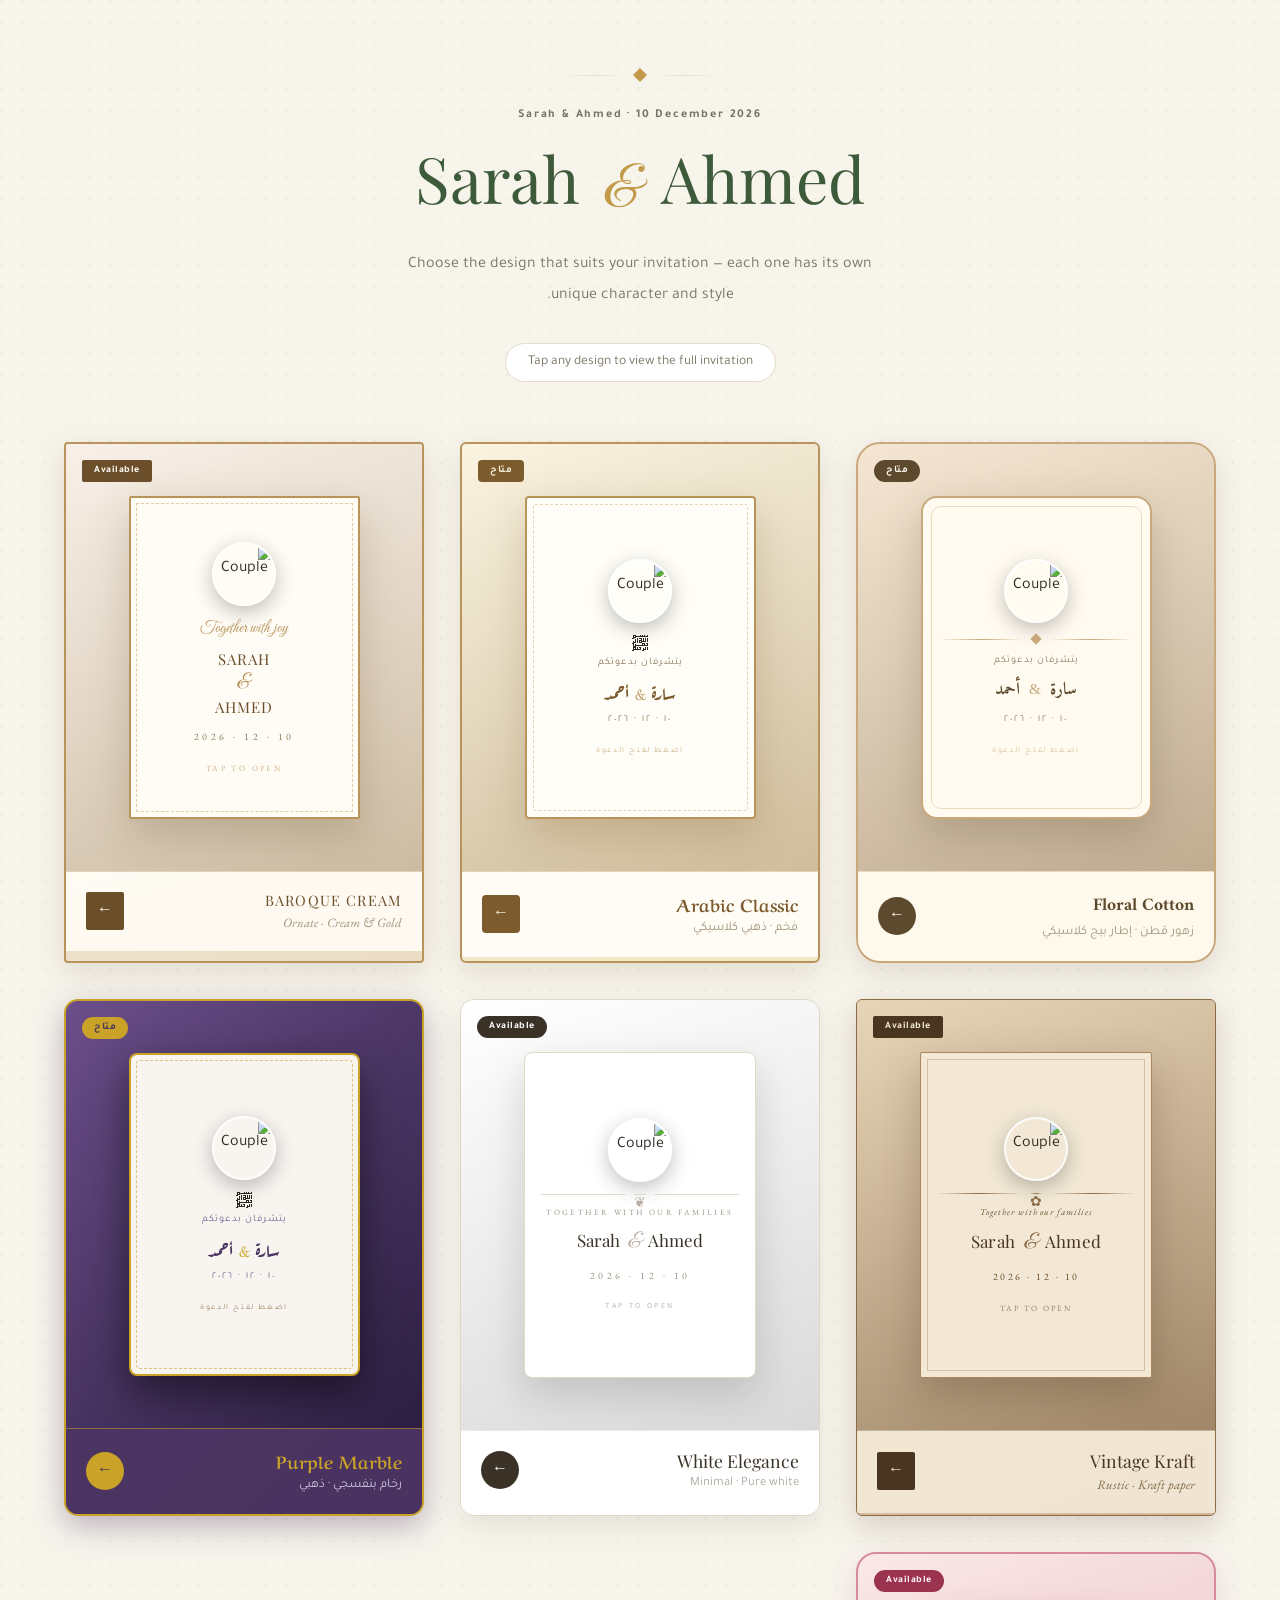
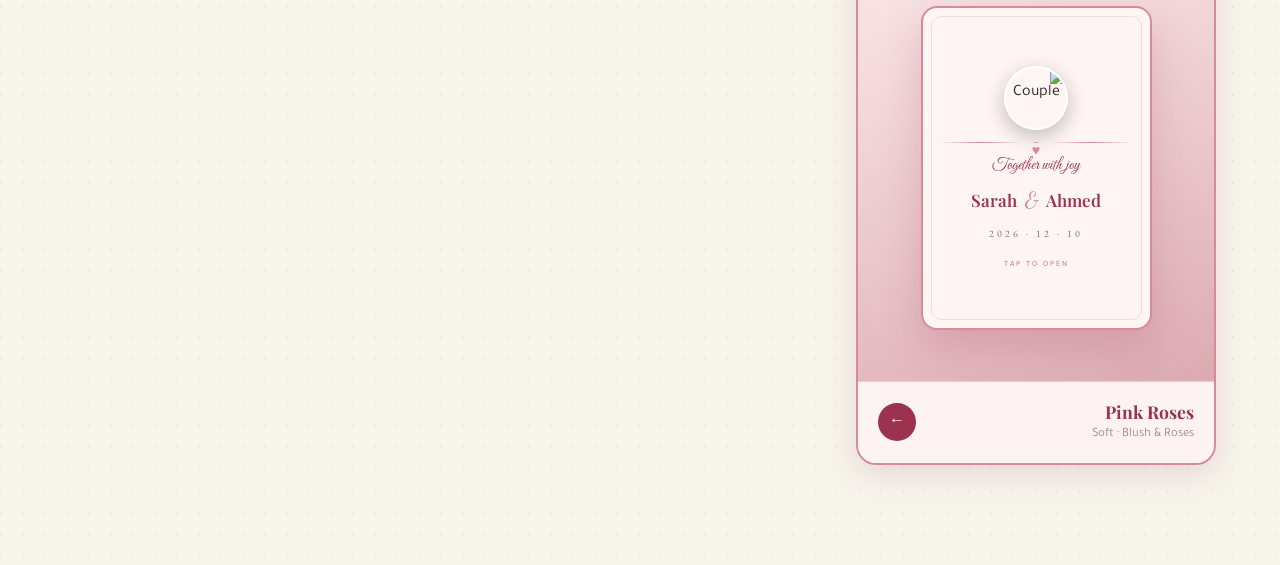
==== commit a451da6e: "done" ====
--- a/index.html
+++ b/index.html
@@ -25,22 +25,16 @@
     <div class="design-preview">
       <div class="design-badge">متاح</div>
       <div class="mini-card">
+        <img class="couple-img" src="https://images.unsplash.com/photo-1591604129939-f1efa4d9f7fa?w=200&q=80&auto=format&fit=crop" alt="Couple">
         <div class="mini-ornament"><span></span><div class="diamond"></div><span></span></div>
         <div class="mini-kicker">يتشرفان بدعوتكم</div>
-        <h3 class="mini-names">
-          سارة
-          <span class="amp-small">&amp;</span>
-          أحمد
-        </h3>
+        <h3 class="mini-names">سارة <span class="amp-small">&amp;</span> أحمد</h3>
         <div class="mini-date">١٠ · ١٢ · ٢٠٢٦</div>
         <div class="mini-tap">اضغط لفتح الدعوة</div>
       </div>
     </div>
     <div class="design-info">
-      <div>
-        <h4 class="design-name">Floral Cotton</h4>
-        <p class="design-desc">زهور قطن · إطار بيج كلاسيكي</p>
-      </div>
+      <div><h4 class="design-name">Floral Cotton</h4><p class="design-desc">زهور قطن · إطار بيج كلاسيكي</p></div>
       <div class="design-open">←</div>
     </div>
   </a>
@@ -50,22 +44,16 @@
     <div class="design-preview">
       <div class="design-badge">متاح</div>
       <div class="mini-card">
+        <img class="couple-img" src="https://images.unsplash.com/photo-1519741497674-611481863552?w=200&q=80&auto=format&fit=crop" alt="Couple">
         <div class="mini-bismillah">﷽</div>
         <div class="mini-kicker">يتشرفان بدعوتكم</div>
-        <h3 class="mini-names">
-          سارة
-          <span class="amp-small">&amp;</span>
-          أحمد
-        </h3>
+        <h3 class="mini-names">سارة <span class="amp-small">&amp;</span> أحمد</h3>
         <div class="mini-date">١٠ · ١٢ · ٢٠٢٦</div>
         <div class="mini-tap">اضغط لفتح الدعوة</div>
       </div>
     </div>
     <div class="design-info">
-      <div>
-        <h4 class="design-name">Arabic Classic</h4>
-        <p class="design-desc">فخم · ذهبي كلاسيكي</p>
-      </div>
+      <div><h4 class="design-name">Arabic Classic</h4><p class="design-desc">فخم · ذهبي كلاسيكي</p></div>
       <div class="design-open">←</div>
     </div>
   </a>
@@ -75,6 +63,7 @@
     <div class="design-preview">
       <div class="design-badge">Available</div>
       <div class="mini-card">
+        <img class="couple-img" src="https://images.unsplash.com/photo-1583939003579-730e3918a45a?w=200&q=80&auto=format&fit=crop" alt="Couple">
         <div class="mini-kicker">Together with joy</div>
         <h3 class="mini-names">
           SARAH
@@ -86,10 +75,7 @@
       </div>
     </div>
     <div class="design-info">
-      <div>
-        <h4 class="design-name">Baroque Cream</h4>
-        <p class="design-desc">Ornate · Cream & Gold</p>
-      </div>
+      <div><h4 class="design-name">Baroque Cream</h4><p class="design-desc">Ornate · Cream & Gold</p></div>
       <div class="design-open">←</div>
     </div>
   </a>
@@ -99,6 +85,7 @@
     <div class="design-preview">
       <div class="design-badge">Available</div>
       <div class="mini-card">
+        <img class="couple-img" src="https://images.unsplash.com/photo-1606216794074-735e91aa2c92?w=200&q=80&auto=format&fit=crop" alt="Couple">
         <div class="mini-ornament"><span></span><span class="star">✿</span><span></span></div>
         <div class="mini-kicker">Together with our families</div>
         <h3 class="mini-names">
@@ -111,10 +98,7 @@
       </div>
     </div>
     <div class="design-info">
-      <div>
-        <h4 class="design-name">Vintage Kraft</h4>
-        <p class="design-desc">Rustic · Kraft paper</p>
-      </div>
+      <div><h4 class="design-name">Vintage Kraft</h4><p class="design-desc">Rustic · Kraft paper</p></div>
       <div class="design-open">←</div>
     </div>
   </a>
@@ -124,6 +108,7 @@
     <div class="design-preview">
       <div class="design-badge">Available</div>
       <div class="mini-card">
+        <img class="couple-img" src="https://images.unsplash.com/photo-1511285560929-80b456fea0bc?w=200&q=80&auto=format&fit=crop" alt="Couple">
         <div class="mini-ornament"><span></span><span class="star">❦</span><span></span></div>
         <div class="mini-kicker">Together with our families</div>
         <h3 class="mini-names">
@@ -136,10 +121,7 @@
       </div>
     </div>
     <div class="design-info">
-      <div>
-        <h4 class="design-name">White Elegance</h4>
-        <p class="design-desc">Minimal · Pure white</p>
-      </div>
+      <div><h4 class="design-name">White Elegance</h4><p class="design-desc">Minimal · Pure white</p></div>
       <div class="design-open">←</div>
     </div>
   </a>
@@ -149,22 +131,16 @@
     <div class="design-preview">
       <div class="design-badge">متاح</div>
       <div class="mini-card">
+        <img class="couple-img" src="https://images.unsplash.com/photo-1522673607200-164d1b6ce486?w=200&q=80&auto=format&fit=crop" alt="Couple">
         <div class="mini-bismillah">﷽</div>
         <div class="mini-kicker">يتشرفان بدعوتكم</div>
-        <h3 class="mini-names">
-          سارة
-          <span class="amp-small">&amp;</span>
-          أحمد
-        </h3>
+        <h3 class="mini-names">سارة <span class="amp-small">&amp;</span> أحمد</h3>
         <div class="mini-date">١٠ · ١٢ · ٢٠٢٦</div>
         <div class="mini-tap">اضغط لفتح الدعوة</div>
       </div>
     </div>
     <div class="design-info">
-      <div>
-        <h4 class="design-name">Purple Marble</h4>
-        <p class="design-desc">رخام بنفسجي · ذهبي</p>
-      </div>
+      <div><h4 class="design-name">Purple Marble</h4><p class="design-desc">رخام بنفسجي · ذهبي</p></div>
       <div class="design-open">←</div>
     </div>
   </a>
@@ -174,6 +150,7 @@
     <div class="design-preview">
       <div class="design-badge">Available</div>
       <div class="mini-card">
+        <img class="couple-img" src="https://images.unsplash.com/photo-1519225421980-715cb0215aed?w=200&q=80&auto=format&fit=crop" alt="Couple">
         <div class="mini-ornament"><span></span><span class="star">♥</span><span></span></div>
         <div class="mini-kicker">Together with joy</div>
         <h3 class="mini-names">
@@ -186,10 +163,7 @@
       </div>
     </div>
     <div class="design-info">
-      <div>
-        <h4 class="design-name">Pink Roses</h4>
-        <p class="design-desc">Soft · Blush & Roses</p>
-      </div>
+      <div><h4 class="design-name">Pink Roses</h4><p class="design-desc">Soft · Blush & Roses</p></div>
       <div class="design-open">←</div>
     </div>
   </a>
--- a/style.css
+++ b/style.css
@@ -1,5 +1,5 @@
 /* ============================================================
-   LANDING — معرض التصاميم (كل كارت نسخة من الدعوة الحقيقية)
+   LANDING — معرض التصاميم (صور خلفية + صورة عروسين)
    ============================================================ */
 :root{
   --bg:#F7F4EC;
@@ -65,7 +65,26 @@
   padding:24px;
 }
 
-/* Base mini-card */
+/* ⭐ صورة الخلفية الزخرفية */
+.design-preview::before{
+  content:'';
+  position:absolute; inset:0;
+  background-size:cover;
+  background-position:center;
+  z-index:0;
+  transition:transform .6s ease;
+}
+.design-card:hover .design-preview::before{ transform:scale(1.05); }
+
+/* طبقة تعتيم خفيفة فوق الصورة */
+.design-preview::after{
+  content:'';
+  position:absolute; inset:0;
+  background:linear-gradient(160deg, rgba(255,255,255,.25) 0%, rgba(0,0,0,.15) 100%);
+  z-index:1;
+}
+
+/* ===== Mini-card ===== */
 .mini-card{
   position:relative; z-index:2;
   width:75%;
@@ -79,16 +98,27 @@
 }
 .design-card:hover .mini-card{ transform:scale(1.03); }
 
-.mini-ornament{ display:flex; align-items:center; justify-content:center; gap:8px; width:100%; margin-bottom:14px; }
+/* ⭐ صورة العروسين الافتراضية */
+.couple-img{
+  width:64px; height:64px;
+  border-radius:50%;
+  object-fit:cover;
+  border:2px solid rgba(255,255,255,.85);
+  box-shadow:0 6px 20px rgba(0,0,0,.25);
+  margin-bottom:12px;
+  position:relative; z-index:3;
+}
+
+.mini-ornament{ display:flex; align-items:center; justify-content:center; gap:8px; width:100%; margin-bottom:12px; position:relative; z-index:3; }
 .mini-ornament span{ height:1px; flex:1; }
 .mini-ornament .star{ font-size:.9rem; flex:none; }
 .mini-ornament .diamond{ width:8px; height:8px; transform:rotate(45deg); flex:none; }
 
-.mini-kicker{ font-size:10px; margin-bottom:14px; letter-spacing:.1em; }
-.mini-names{ font-size:18px; line-height:1.25; font-weight:700; margin:0; }
+.mini-kicker{ font-size:10px; margin-bottom:12px; letter-spacing:.1em; position:relative; z-index:3; }
+.mini-names{ font-size:17px; line-height:1.25; font-weight:700; margin:0; position:relative; z-index:3; }
 .mini-names .amp-small{ display:inline; font-size:.9em; margin:0 4px; font-weight:400; }
-.mini-date{ font-size:10px; letter-spacing:.2em; margin-top:14px; }
-.mini-tap{ font-size:8px; letter-spacing:.2em; text-transform:uppercase; margin-top:22px; opacity:.7; }
+.mini-date{ font-size:10px; letter-spacing:.2em; margin-top:12px; position:relative; z-index:3; }
+.mini-tap{ font-size:8px; letter-spacing:.2em; text-transform:uppercase; margin-top:20px; opacity:.7; position:relative; z-index:3; }
 
 .design-badge{
   position:absolute; top:16px; left:16px;
@@ -101,6 +131,7 @@
   padding:18px 20px 20px;
   display:flex; align-items:center; justify-content:space-between;
   gap:12px;
+  position:relative; z-index:3;
 }
 .design-name{ font-size:1.1rem; font-weight:700; margin:0 0 4px; }
 .design-desc{ font-size:.8rem; margin:0; opacity:.8; }
@@ -112,7 +143,7 @@
 .design-card:hover .design-open{ transform:translateX(-4px); }
 
 /* ============================================================
-   1. FLORAL COTTON — كارت الدعوة: مدور + زهور بيج + عربي
+   1. FLORAL COTTON
    ============================================================ */
 .design-card[data-design="floral-cotton"]{
   border-radius:24px;
@@ -121,11 +152,17 @@
   box-shadow:0 10px 30px rgba(93,74,46,.15);
 }
 .design-card[data-design="floral-cotton"]:hover{ box-shadow:0 24px 60px rgba(93,74,46,.3); }
+.design-card[data-design="floral-cotton"] .design-preview::before{
+  background-image:url('https://images.unsplash.com/photo-1524594152303-9fd13543fe6e?w=800&q=80&auto=format&fit=crop');
+}
+.design-card[data-design="floral-cotton"] .design-preview::after{
+  background:linear-gradient(160deg, rgba(245,230,211,.4) 0%, rgba(93,74,46,.3) 100%);
+}
 .design-card[data-design="floral-cotton"] .mini-card{
   border-radius:16px;
   background:#FFFBF0;
   border:2px solid #C9A87C;
-  box-shadow:0 16px 40px rgba(93,74,46,.2);
+  box-shadow:0 16px 40px rgba(93,74,46,.25);
 }
 .design-card[data-design="floral-cotton"] .mini-card::before{
   content:''; position:absolute; inset:8px;
@@ -133,10 +170,10 @@
   opacity:.4; pointer-events:none;
 }
 .design-card[data-design="floral-cotton"] .mini-ornament span{ background:linear-gradient(to right, transparent, #C9A87C, transparent); }
-.design-card[data-design="floral-cotton"] .mini-ornament .diamond{ background:#C9A87C; box-shadow:0 0 0 2px #FFFBF0, 0 0 0 3px #E0D4B8; }
-.design-card[data-design="floral-cotton"] .mini-kicker{ color:#8B7E6A; font-family:'Tajawal',sans-serif; }
+.design-card[data-design="floral-cotton"] .mini-ornament .diamond{ background:#C9A87C; }
+.design-card[data-design="floral-cotton"] .mini-kicker{ color:#8B7E6A; }
 .design-card[data-design="floral-cotton"] .mini-names{ font-family:'Amiri',serif; color:#5D4A2E; }
-.design-card[data-design="floral-cotton"] .mini-names .amp-small{ color:#C9A87C; font-family:'Aref Ruqaa',serif; }
+.design-card[data-design="floral-cotton"] .mini-names .amp-small{ color:#C9A87C; }
 .design-card[data-design="floral-cotton"] .mini-date{ color:#8B7E6A; }
 .design-card[data-design="floral-cotton"] .mini-tap{ color:#C9A87C; }
 .design-card[data-design="floral-cotton"] .design-badge{ background:#5D4A2E; color:#FFFBF0; }
@@ -146,7 +183,7 @@
 .design-card[data-design="floral-cotton"] .design-open{ background:#5D4A2E; color:#FFFBF0; }
 
 /* ============================================================
-   2. ARABIC CLASSIC — كارت الدعوة: إطار مزدوج ذهبي + ﷽ + عربي
+   2. ARABIC CLASSIC
    ============================================================ */
 .design-card[data-design="arabic-classic"]{
   border-radius:6px;
@@ -155,26 +192,24 @@
   box-shadow:0 10px 30px rgba(124,91,46,.15);
 }
 .design-card[data-design="arabic-classic"]:hover{ box-shadow:0 24px 60px rgba(124,91,46,.3); }
+.design-card[data-design="arabic-classic"] .design-preview::before{
+  background-image:url('https://images.unsplash.com/photo-1584285405429-136bf988919c?w=800&q=80&auto=format&fit=crop');
+}
+.design-card[data-design="arabic-classic"] .design-preview::after{
+  background:linear-gradient(160deg, rgba(250,243,224,.5) 0%, rgba(124,91,46,.3) 100%);
+}
 .design-card[data-design="arabic-classic"] .mini-card{
   border-radius:4px;
   background:#FFFDF7;
   border:2px solid #B8935A;
-  box-shadow:0 16px 40px rgba(124,91,46,.2);
+  box-shadow:0 16px 40px rgba(124,91,46,.25);
 }
 .design-card[data-design="arabic-classic"] .mini-card::before{
   content:''; position:absolute; inset:6px;
   border:1px dashed #D4B98A; border-radius:2px;
   opacity:.6; pointer-events:none;
 }
-.mini-bismillah{
-  font-family:'Aref Ruqaa',serif;
-  font-size:1.3rem;
-  color:#B8935A;
-  margin-bottom:14px;
-  position:relative; z-index:2;
-  line-height:1;
-}
-.design-card[data-design="arabic-classic"] .mini-kicker{ color:#8B7A5C; font-family:'Tajawal',sans-serif; }
+.design-card[data-design="arabic-classic"] .mini-kicker{ color:#8B7A5C; }
 .design-card[data-design="arabic-classic"] .mini-names{ font-family:'Aref Ruqaa',serif; color:#7C5B2E; }
 .design-card[data-design="arabic-classic"] .mini-names .amp-small{ color:#B8935A; }
 .design-card[data-design="arabic-classic"] .mini-date{ color:#8B7A5C; }
@@ -186,7 +221,7 @@
 .design-card[data-design="arabic-classic"] .design-open{ background:#7C5B2E; color:#FAF3E0; border-radius:4px; }
 
 /* ============================================================
-   3. BAROQUE — كارت الدعوة: إطار ذهبي مستقيم + Playfair + إنجليزي
+   3. BAROQUE
    ============================================================ */
 .design-card[data-design="baroque"]{
   border-radius:4px;
@@ -195,11 +230,17 @@
   box-shadow:0 10px 30px rgba(107,79,42,.15);
 }
 .design-card[data-design="baroque"]:hover{ box-shadow:0 24px 60px rgba(107,79,42,.3); }
+.design-card[data-design="baroque"] .design-preview::before{
+  background-image:url('https://images.unsplash.com/photo-1615529182904-14819c35db37?w=800&q=80&auto=format&fit=crop');
+}
+.design-card[data-design="baroque"] .design-preview::after{
+  background:linear-gradient(160deg, rgba(248,240,232,.5) 0%, rgba(107,79,42,.25) 100%);
+}
 .design-card[data-design="baroque"] .mini-card{
   border-radius:2px;
   background:#FFFCF5;
   border:2px solid #B8935A;
-  box-shadow:0 16px 40px rgba(107,79,42,.2);
+  box-shadow:0 16px 40px rgba(107,79,42,.25);
 }
 .design-card[data-design="baroque"] .mini-card::before{
   content:''; position:absolute; inset:5px;
@@ -207,7 +248,7 @@
   opacity:.7; pointer-events:none;
 }
 .design-card[data-design="baroque"] .mini-kicker{ color:#B8935A; font-family:'Great Vibes',cursive; font-size:1rem; letter-spacing:0; text-transform:none; }
-.design-card[data-design="baroque"] .mini-names{ font-family:'Playfair Display',serif; color:#6B4F2A; font-weight:400; letter-spacing:.08em; text-transform:uppercase; font-size:16px; line-height:1.3; }
+.design-card[data-design="baroque"] .mini-names{ font-family:'Playfair Display',serif; color:#6B4F2A; font-weight:400; letter-spacing:.08em; text-transform:uppercase; font-size:15px; line-height:1.3; }
 .design-card[data-design="baroque"] .mini-names .amp-small{ font-family:'Great Vibes',cursive; color:#B8935A; font-size:1.4em; text-transform:none; display:block; line-height:1; margin:4px 0; }
 .design-card[data-design="baroque"] .mini-date{ color:#8B7A5C; letter-spacing:.35em; font-family:'EB Garamond',serif; }
 .design-card[data-design="baroque"] .mini-tap{ color:#B8935A; font-family:'EB Garamond',serif; letter-spacing:.3em; font-size:8px; }
@@ -218,7 +259,7 @@
 .design-card[data-design="baroque"] .design-open{ background:#6B4F2A; color:#FFFCF5; border-radius:2px; }
 
 /* ============================================================
-   4. KRAFT — كارت الدعوة: ورق كرافت + خطوط قديمة + إنجليزي
+   4. KRAFT
    ============================================================ */
 .design-card[data-design="kraft"]{
   border-radius:6px;
@@ -227,14 +268,17 @@
   box-shadow:0 10px 30px rgba(80,55,30,.2);
 }
 .design-card[data-design="kraft"]:hover{ box-shadow:0 24px 60px rgba(80,55,30,.35); }
-.design-card[data-design="kraft"] .design-preview{
-  background-image: repeating-linear-gradient(45deg, transparent, transparent 2px, rgba(80,55,30,.03) 2px, rgba(80,55,30,.03) 4px);
+.design-card[data-design="kraft"] .design-preview::before{
+  background-image:url('https://images.unsplash.com/photo-1528459801416-a9e53bbf4e17?w=800&q=80&auto=format&fit=crop');
+}
+.design-card[data-design="kraft"] .design-preview::after{
+  background:linear-gradient(160deg, rgba(232,213,183,.45) 0%, rgba(80,55,30,.4) 100%);
 }
 .design-card[data-design="kraft"] .mini-card{
   border-radius:2px;
   background:#F2E8D5;
   border:1px solid #A88660;
-  box-shadow:0 16px 40px rgba(80,55,30,.25);
+  box-shadow:0 16px 40px rgba(80,55,30,.3);
 }
 .design-card[data-design="kraft"] .mini-card::before{
   content:''; position:absolute; inset:6px;
@@ -255,7 +299,7 @@
 .design-card[data-design="kraft"] .design-open{ background:#4A3520; color:#F2E8D5; border-radius:2px; }
 
 /* ============================================================
-   5. WHITE ELEGANCE — كارت الدعوة: minimal أبيض + إنجليزي
+   5. WHITE
    ============================================================ */
 .design-card[data-design="white"]{
   border-radius:14px;
@@ -264,14 +308,17 @@
   box-shadow:0 10px 30px rgba(0,0,0,.08);
 }
 .design-card[data-design="white"]:hover{ box-shadow:0 24px 60px rgba(0,0,0,.18); }
-.design-card[data-design="white"] .design-preview{
-  background:linear-gradient(160deg, #F8F6F2 0%, #EFEAE0 100%);
+.design-card[data-design="white"] .design-preview::before{
+  background-image:url('https://images.unsplash.com/photo-1519741497674-611481863552?w=800&q=80&auto=format&fit=crop');
+}
+.design-card[data-design="white"] .design-preview::after{
+  background:linear-gradient(160deg, rgba(255,255,255,.6) 0%, rgba(0,0,0,.15) 100%);
 }
 .design-card[data-design="white"] .mini-card{
   border-radius:8px;
   background:#FFFFFF;
   border:1px solid #E0D8C8;
-  box-shadow:0 16px 40px rgba(0,0,0,.1);
+  box-shadow:0 16px 40px rgba(0,0,0,.15);
 }
 .design-card[data-design="white"] .mini-ornament span{ background:#E0D8C8; }
 .design-card[data-design="white"] .mini-ornament .star{ color:#B8B0A0; }
@@ -287,7 +334,7 @@
 .design-card[data-design="white"] .design-open{ background:#3A3226; color:#FFFFFF; }
 
 /* ============================================================
-   6. PURPLE MARBLE — كارت الدعوة: رخام بنفسجي + ﷽ + عربي
+   6. PURPLE MARBLE
    ============================================================ */
 .design-card[data-design="marble"]{
   border-radius:14px;
@@ -297,25 +344,23 @@
 }
 .design-card[data-design="marble"]:hover{ box-shadow:0 24px 60px rgba(74,52,96,.5); }
 .design-card[data-design="marble"] .design-preview::before{
-  content:''; position:absolute; inset:0;
-  background:
-    radial-gradient(circle at 20% 30%, rgba(255,255,255,.08), transparent 40%),
-    radial-gradient(circle at 80% 70%, rgba(255,255,255,.05), transparent 40%);
-  pointer-events:none;
+  background-image:url('https://images.unsplash.com/photo-1541123437800-1bb1317badc2?w=800&q=80&auto=format&fit=crop');
+}
+.design-card[data-design="marble"] .design-preview::after{
+  background:linear-gradient(135deg, rgba(107,78,138,.6) 0%, rgba(30,20,50,.7) 100%);
 }
 .design-card[data-design="marble"] .mini-card{
   border-radius:8px;
   background:#F8F4F0;
   border:2px solid #C9A227;
-  box-shadow:0 16px 40px rgba(0,0,0,.4);
+  box-shadow:0 16px 40px rgba(0,0,0,.5);
 }
 .design-card[data-design="marble"] .mini-card::before{
   content:''; position:absolute; inset:5px;
   border:1px dashed #C9A227; border-radius:4px;
   opacity:.6; pointer-events:none;
 }
-.design-card[data-design="marble"] .mini-bismillah{ color:#7C5B2E; }
-.design-card[data-design="marble"] .mini-kicker{ color:#6E6890; font-family:'Tajawal',sans-serif; }
+.design-card[data-design="marble"] .mini-kicker{ color:#6E6890; }
 .design-card[data-design="marble"] .mini-names{ font-family:'Aref Ruqaa',serif; color:#4A3460; }
 .design-card[data-design="marble"] .mini-names .amp-small{ color:#C9A227; }
 .design-card[data-design="marble"] .mini-date{ color:#6E6890; }
@@ -327,7 +372,7 @@
 .design-card[data-design="marble"] .design-open{ background:#C9A227; color:#4A3460; }
 
 /* ============================================================
-   7. PINK ROSES — كارت الدعوة: وردي ناعم + Dancing Script + إنجليزي
+   7. PINK ROSES
    ============================================================ */
 .design-card[data-design="pink"]{
   border-radius:20px;
@@ -336,11 +381,17 @@
   box-shadow:0 10px 30px rgba(155,51,80,.15);
 }
 .design-card[data-design="pink"]:hover{ box-shadow:0 24px 60px rgba(155,51,80,.3); }
+.design-card[data-design="pink"] .design-preview::before{
+  background-image:url('https://images.unsplash.com/photo-1490750967868-88aa4486c946?w=800&q=80&auto=format&fit=crop');
+}
+.design-card[data-design="pink"] .design-preview::after{
+  background:linear-gradient(160deg, rgba(251,232,232,.5) 0%, rgba(155,51,80,.25) 100%);
+}
 .design-card[data-design="pink"] .mini-card{
   border-radius:16px;
   background:#FFF5F5;
   border:2px solid #D68A9B;
-  box-shadow:0 16px 40px rgba(155,51,80,.18);
+  box-shadow:0 16px 40px rgba(155,51,80,.2);
 }
 .design-card[data-design="pink"] .mini-card::before{
   content:''; position:absolute; inset:8px;
@@ -366,4 +417,5 @@
   .designs-grid{ padding:10px 16px 70px; gap:24px; }
   .mini-names{ font-size:15px; }
   .mini-kicker{ font-size:9px; }
+  .couple-img{ width:52px; height:52px; }
 }
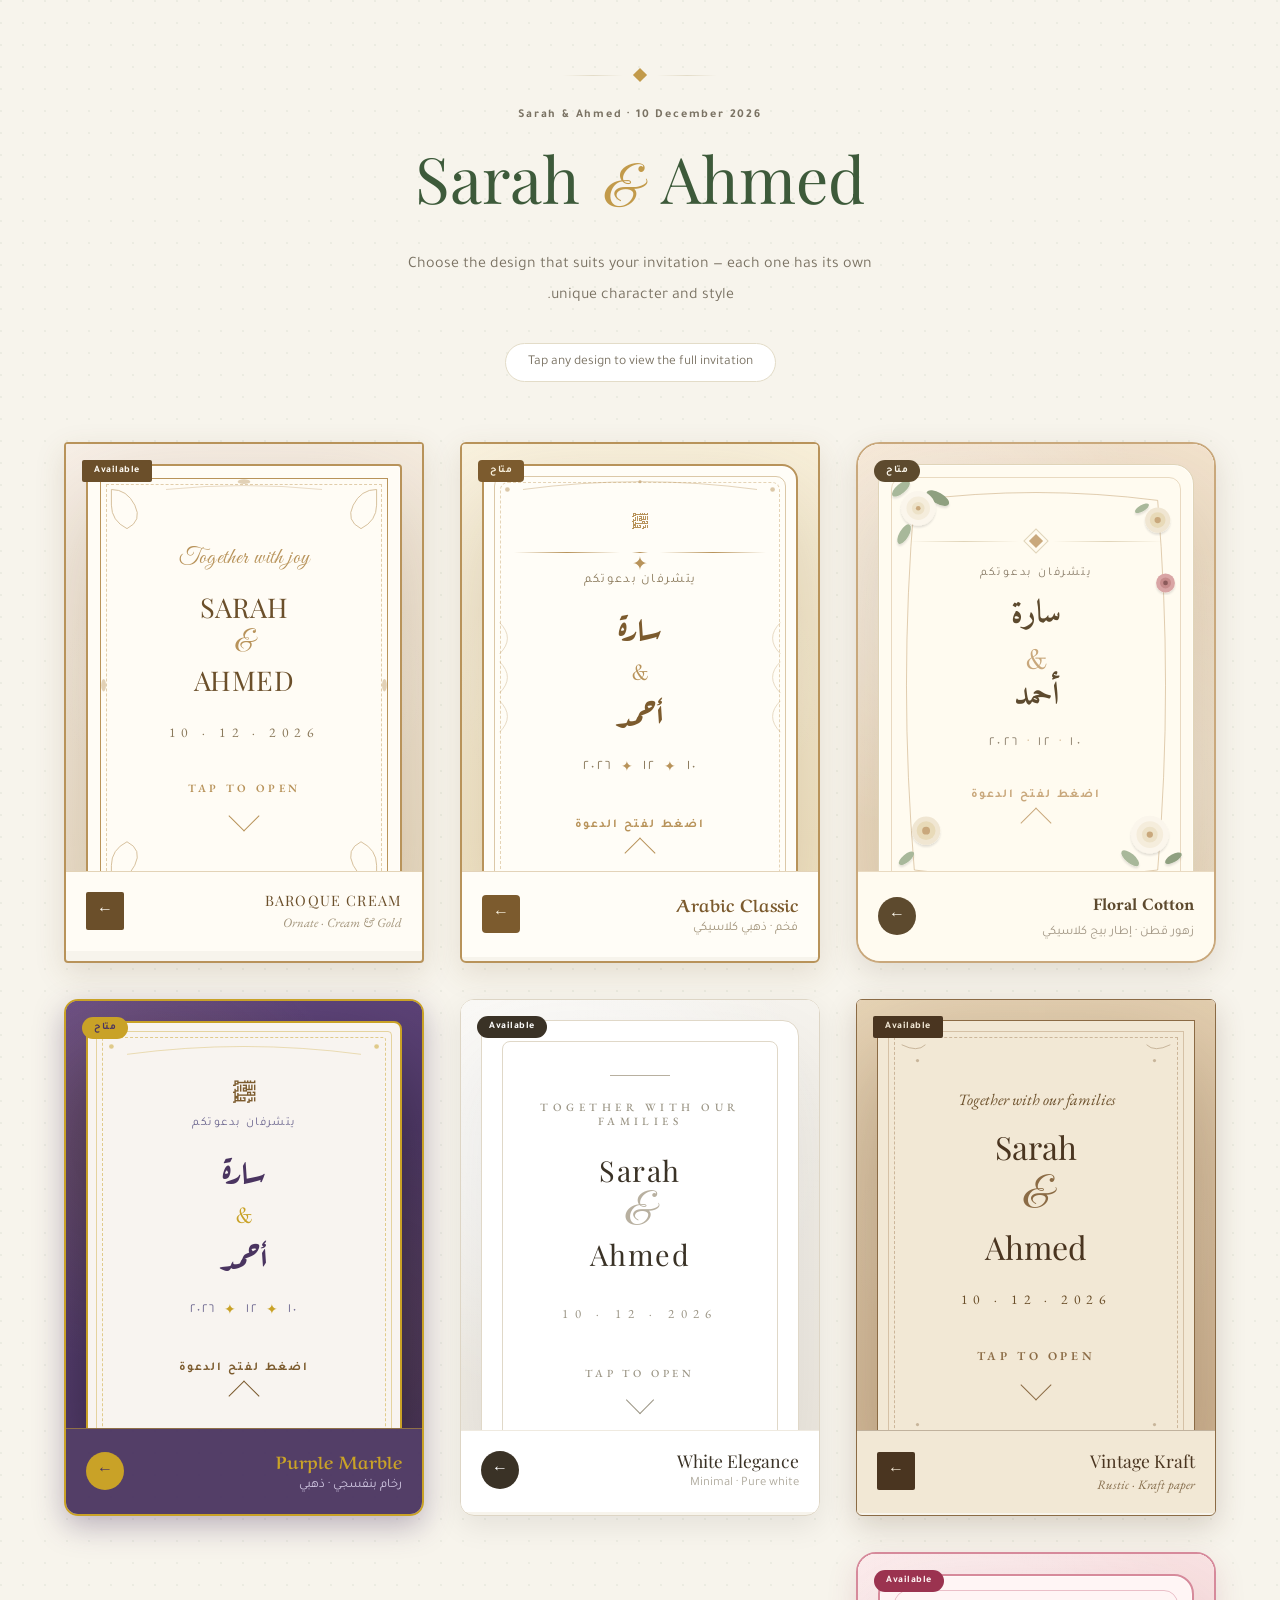
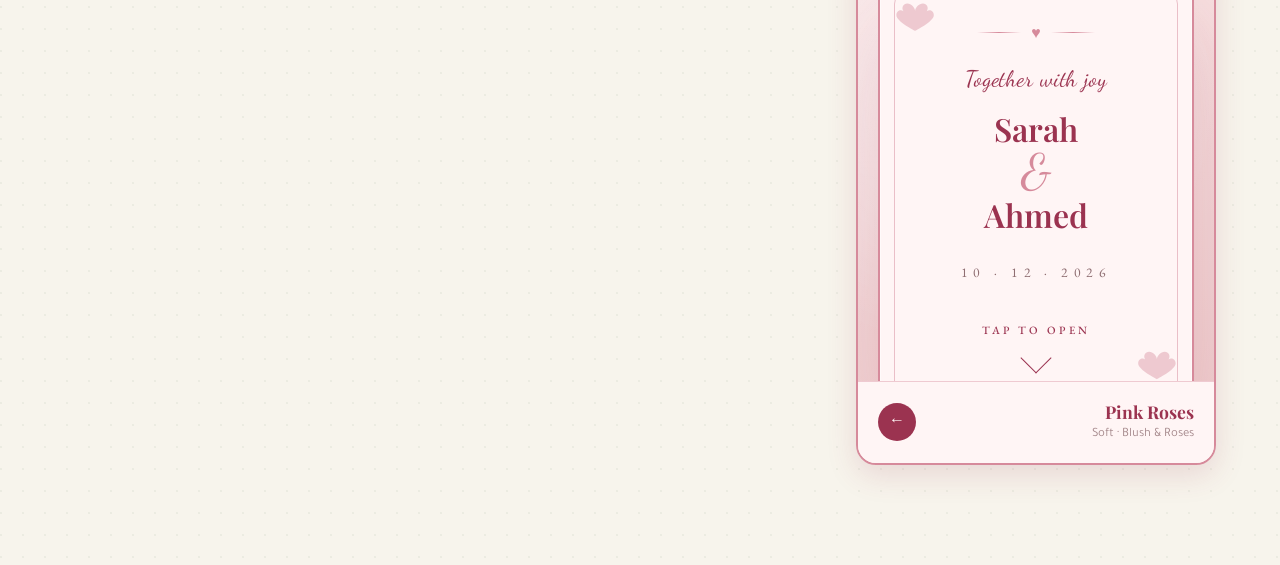
==== commit d982a999: "done" ====
--- a/index.html
+++ b/index.html
@@ -20,18 +20,10 @@
 
 <main class="designs-grid">
 
-  <!-- 1. FLORAL COTTON (عربي) -->
   <a class="design-card" data-design="floral-cotton" href="designs/floral-cotton.html">
     <div class="design-preview">
       <div class="design-badge">متاح</div>
-      <div class="mini-card">
-        <img class="couple-img" src="https://images.unsplash.com/photo-1591604129939-f1efa4d9f7fa?w=200&q=80&auto=format&fit=crop" alt="Couple">
-        <div class="mini-ornament"><span></span><div class="diamond"></div><span></span></div>
-        <div class="mini-kicker">يتشرفان بدعوتكم</div>
-        <h3 class="mini-names">سارة <span class="amp-small">&amp;</span> أحمد</h3>
-        <div class="mini-date">١٠ · ١٢ · ٢٠٢٦</div>
-        <div class="mini-tap">اضغط لفتح الدعوة</div>
-      </div>
+      <iframe src="designs/floral-cotton.html" loading="lazy" scrolling="no"></iframe>
     </div>
     <div class="design-info">
       <div><h4 class="design-name">Floral Cotton</h4><p class="design-desc">زهور قطن · إطار بيج كلاسيكي</p></div>
@@ -39,18 +31,10 @@
     </div>
   </a>
 
-  <!-- 2. ARABIC CLASSIC (عربي) -->
   <a class="design-card" data-design="arabic-classic" href="designs/arabic-classic.html">
     <div class="design-preview">
       <div class="design-badge">متاح</div>
-      <div class="mini-card">
-        <img class="couple-img" src="https://images.unsplash.com/photo-1519741497674-611481863552?w=200&q=80&auto=format&fit=crop" alt="Couple">
-        <div class="mini-bismillah">﷽</div>
-        <div class="mini-kicker">يتشرفان بدعوتكم</div>
-        <h3 class="mini-names">سارة <span class="amp-small">&amp;</span> أحمد</h3>
-        <div class="mini-date">١٠ · ١٢ · ٢٠٢٦</div>
-        <div class="mini-tap">اضغط لفتح الدعوة</div>
-      </div>
+      <iframe src="designs/arabic-classic.html" loading="lazy" scrolling="no"></iframe>
     </div>
     <div class="design-info">
       <div><h4 class="design-name">Arabic Classic</h4><p class="design-desc">فخم · ذهبي كلاسيكي</p></div>
@@ -58,44 +42,21 @@
     </div>
   </a>
 
-  <!-- 3. BAROQUE (إنجليزي) -->
   <a class="design-card" data-design="baroque" href="designs/baroque.html">
     <div class="design-preview">
       <div class="design-badge">Available</div>
-      <div class="mini-card">
-        <img class="couple-img" src="https://images.unsplash.com/photo-1583939003579-730e3918a45a?w=200&q=80&auto=format&fit=crop" alt="Couple">
-        <div class="mini-kicker">Together with joy</div>
-        <h3 class="mini-names">
-          SARAH
-          <span class="amp-small">&amp;</span>
-          AHMED
-        </h3>
-        <div class="mini-date">10 · 12 · 2026</div>
-        <div class="mini-tap">Tap to open</div>
-      </div>
+      <iframe src="designs/baroque.html" loading="lazy" scrolling="no"></iframe>
     </div>
     <div class="design-info">
-      <div><h4 class="design-name">Baroque Cream</h4><p class="design-desc">Ornate · Cream & Gold</p></div>
+      <div><h4 class="design-name">Baroque Cream</h4><p class="design-desc">Ornate · Cream &amp; Gold</p></div>
       <div class="design-open">←</div>
     </div>
   </a>
 
-  <!-- 4. KRAFT (إنجليزي) -->
   <a class="design-card" data-design="kraft" href="designs/kraft.html">
     <div class="design-preview">
       <div class="design-badge">Available</div>
-      <div class="mini-card">
-        <img class="couple-img" src="https://images.unsplash.com/photo-1606216794074-735e91aa2c92?w=200&q=80&auto=format&fit=crop" alt="Couple">
-        <div class="mini-ornament"><span></span><span class="star">✿</span><span></span></div>
-        <div class="mini-kicker">Together with our families</div>
-        <h3 class="mini-names">
-          Sarah
-          <span class="amp-small">&amp;</span>
-          Ahmed
-        </h3>
-        <div class="mini-date">10 · 12 · 2026</div>
-        <div class="mini-tap">Tap to open</div>
-      </div>
+      <iframe src="designs/kraft.html" loading="lazy" scrolling="no"></iframe>
     </div>
     <div class="design-info">
       <div><h4 class="design-name">Vintage Kraft</h4><p class="design-desc">Rustic · Kraft paper</p></div>
@@ -103,22 +64,10 @@
     </div>
   </a>
 
-  <!-- 5. WHITE ELEGANCE (إنجليزي) -->
   <a class="design-card" data-design="white" href="designs/white.html">
     <div class="design-preview">
       <div class="design-badge">Available</div>
-      <div class="mini-card">
-        <img class="couple-img" src="https://images.unsplash.com/photo-1511285560929-80b456fea0bc?w=200&q=80&auto=format&fit=crop" alt="Couple">
-        <div class="mini-ornament"><span></span><span class="star">❦</span><span></span></div>
-        <div class="mini-kicker">Together with our families</div>
-        <h3 class="mini-names">
-          Sarah
-          <span class="amp-small">&amp;</span>
-          Ahmed
-        </h3>
-        <div class="mini-date">10 · 12 · 2026</div>
-        <div class="mini-tap">Tap to open</div>
-      </div>
+      <iframe src="designs/white.html" loading="lazy" scrolling="no"></iframe>
     </div>
     <div class="design-info">
       <div><h4 class="design-name">White Elegance</h4><p class="design-desc">Minimal · Pure white</p></div>
@@ -126,18 +75,10 @@
     </div>
   </a>
 
-  <!-- 6. PURPLE MARBLE (عربي) -->
   <a class="design-card" data-design="marble" href="designs/marble.html">
     <div class="design-preview">
       <div class="design-badge">متاح</div>
-      <div class="mini-card">
-        <img class="couple-img" src="https://images.unsplash.com/photo-1522673607200-164d1b6ce486?w=200&q=80&auto=format&fit=crop" alt="Couple">
-        <div class="mini-bismillah">﷽</div>
-        <div class="mini-kicker">يتشرفان بدعوتكم</div>
-        <h3 class="mini-names">سارة <span class="amp-small">&amp;</span> أحمد</h3>
-        <div class="mini-date">١٠ · ١٢ · ٢٠٢٦</div>
-        <div class="mini-tap">اضغط لفتح الدعوة</div>
-      </div>
+      <iframe src="designs/marble.html" loading="lazy" scrolling="no"></iframe>
     </div>
     <div class="design-info">
       <div><h4 class="design-name">Purple Marble</h4><p class="design-desc">رخام بنفسجي · ذهبي</p></div>
@@ -145,25 +86,13 @@
     </div>
   </a>
 
-  <!-- 7. PINK ROSES (إنجليزي) -->
   <a class="design-card" data-design="pink" href="designs/pink.html">
     <div class="design-preview">
       <div class="design-badge">Available</div>
-      <div class="mini-card">
-        <img class="couple-img" src="https://images.unsplash.com/photo-1519225421980-715cb0215aed?w=200&q=80&auto=format&fit=crop" alt="Couple">
-        <div class="mini-ornament"><span></span><span class="star">♥</span><span></span></div>
-        <div class="mini-kicker">Together with joy</div>
-        <h3 class="mini-names">
-          Sarah
-          <span class="amp-small">&amp;</span>
-          Ahmed
-        </h3>
-        <div class="mini-date">10 · 12 · 2026</div>
-        <div class="mini-tap">Tap to open</div>
-      </div>
+      <iframe src="designs/pink.html" loading="lazy" scrolling="no"></iframe>
     </div>
     <div class="design-info">
-      <div><h4 class="design-name">Pink Roses</h4><p class="design-desc">Soft · Blush & Roses</p></div>
+      <div><h4 class="design-name">Pink Roses</h4><p class="design-desc">Soft · Blush &amp; Roses</p></div>
       <div class="design-open">←</div>
     </div>
   </a>
--- a/style.css
+++ b/style.css
@@ -1,5 +1,5 @@
 /* ============================================================
-   LANDING — معرض التصاميم (صور خلفية + صورة عروسين)
+   LANDING — معرض التصاميم (iframe preview)
    ============================================================ */
 :root{
   --bg:#F7F4EC;
@@ -25,7 +25,7 @@
   -webkit-font-smoothing: antialiased;
 }
 
-/* ===== Header ===== */
+/* Header */
 .landing-header{ text-align:center; padding:70px 24px 40px; max-width:760px; margin:0 auto; }
 .landing-header .orn{ display:flex; align-items:center; justify-content:center; gap:12px; margin-bottom:28px; }
 .landing-header .orn span{ height:1px; width:60px; background:linear-gradient(to right, transparent, var(--line), transparent); }
@@ -36,13 +36,13 @@
 .landing-sub{ font-size:1rem; color:var(--muted); max-width:500px; margin:24px auto 0; line-height:1.9; }
 .landing-note{ display:inline-block; margin-top:32px; padding:10px 22px; border:1px solid var(--line); border-radius:999px; background:var(--surface); font-size:.85rem; color:var(--muted); }
 
-/* ===== Grid ===== */
+/* Grid */
 .designs-grid{
   max-width:1200px; margin:0 auto; padding:20px 24px 100px;
-  display:grid; grid-template-columns:repeat(auto-fit, minmax(320px, 1fr)); gap:36px;
-}
-
-/* ===== Base Card ===== */
+  display:grid; grid-template-columns:repeat(auto-fit, minmax(340px, 1fr)); gap:36px;
+}
+
+/* Card */
 .design-card{
   position:relative;
   overflow:hidden;
@@ -55,82 +55,46 @@
 }
 .design-card:hover{ transform:translateY(-8px); }
 
+/* ⭐ iframe preview */
 .design-preview{
   position:relative;
   aspect-ratio:5/6;
   overflow:hidden;
-  display:flex;
-  align-items:center;
-  justify-content:center;
-  padding:24px;
-}
-
-/* ⭐ صورة الخلفية الزخرفية */
-.design-preview::before{
-  content:'';
-  position:absolute; inset:0;
-  background-size:cover;
-  background-position:center;
-  z-index:0;
-  transition:transform .6s ease;
-}
-.design-card:hover .design-preview::before{ transform:scale(1.05); }
-
-/* طبقة تعتيم خفيفة فوق الصورة */
+  background:#FFFFFF;
+}
+
+.design-preview iframe{
+  position:absolute;
+  top:0; left:0;
+  width:100%;
+  height:100%;
+  border:0;
+  pointer-events:none;
+  transform-origin: top center;
+}
+
+/* hover overlay - يغطي الـ iframe ويمنع التفاعل */
 .design-preview::after{
   content:'';
   position:absolute; inset:0;
-  background:linear-gradient(160deg, rgba(255,255,255,.25) 0%, rgba(0,0,0,.15) 100%);
-  z-index:1;
-}
-
-/* ===== Mini-card ===== */
-.mini-card{
-  position:relative; z-index:2;
-  width:75%;
-  aspect-ratio:5/7;
-  display:flex; flex-direction:column;
-  align-items:center; justify-content:center;
-  padding:22px 16px;
-  text-align:center;
-  overflow:hidden;
-  transition:transform .4s;
-}
-.design-card:hover .mini-card{ transform:scale(1.03); }
-
-/* ⭐ صورة العروسين الافتراضية */
-.couple-img{
-  width:64px; height:64px;
-  border-radius:50%;
-  object-fit:cover;
-  border:2px solid rgba(255,255,255,.85);
-  box-shadow:0 6px 20px rgba(0,0,0,.25);
-  margin-bottom:12px;
-  position:relative; z-index:3;
-}
-
-.mini-ornament{ display:flex; align-items:center; justify-content:center; gap:8px; width:100%; margin-bottom:12px; position:relative; z-index:3; }
-.mini-ornament span{ height:1px; flex:1; }
-.mini-ornament .star{ font-size:.9rem; flex:none; }
-.mini-ornament .diamond{ width:8px; height:8px; transform:rotate(45deg); flex:none; }
-
-.mini-kicker{ font-size:10px; margin-bottom:12px; letter-spacing:.1em; position:relative; z-index:3; }
-.mini-names{ font-size:17px; line-height:1.25; font-weight:700; margin:0; position:relative; z-index:3; }
-.mini-names .amp-small{ display:inline; font-size:.9em; margin:0 4px; font-weight:400; }
-.mini-date{ font-size:10px; letter-spacing:.2em; margin-top:12px; position:relative; z-index:3; }
-.mini-tap{ font-size:8px; letter-spacing:.2em; text-transform:uppercase; margin-top:20px; opacity:.7; position:relative; z-index:3; }
+  background:transparent;
+  z-index:5;
+  cursor:pointer;
+}
 
 .design-badge{
   position:absolute; top:16px; left:16px;
   font-size:10px; font-weight:700;
   padding:5px 12px; border-radius:999px;
-  z-index:5; letter-spacing:.05em;
+  z-index:10; letter-spacing:.05em;
 }
 
 .design-info{
   padding:18px 20px 20px;
   display:flex; align-items:center; justify-content:space-between;
   gap:12px;
+  background:#FFFFFF;
+  border-top:1px solid var(--line);
   position:relative; z-index:3;
 }
 .design-name{ font-size:1.1rem; font-weight:700; margin:0 0 4px; }
@@ -143,279 +107,108 @@
 .design-card:hover .design-open{ transform:translateX(-4px); }
 
 /* ============================================================
-   1. FLORAL COTTON
+   ألوان وحدود كل كارت (الحواف والبوردر بس)
    ============================================================ */
+
+/* 1. FLORAL COTTON */
 .design-card[data-design="floral-cotton"]{
   border-radius:24px;
-  background:linear-gradient(160deg, #F5E6D3 0%, #E8D5B7 100%);
   border:2px solid #C9A87C;
   box-shadow:0 10px 30px rgba(93,74,46,.15);
+  overflow:hidden;
 }
 .design-card[data-design="floral-cotton"]:hover{ box-shadow:0 24px 60px rgba(93,74,46,.3); }
-.design-card[data-design="floral-cotton"] .design-preview::before{
-  background-image:url('https://images.unsplash.com/photo-1524594152303-9fd13543fe6e?w=800&q=80&auto=format&fit=crop');
-}
-.design-card[data-design="floral-cotton"] .design-preview::after{
-  background:linear-gradient(160deg, rgba(245,230,211,.4) 0%, rgba(93,74,46,.3) 100%);
-}
-.design-card[data-design="floral-cotton"] .mini-card{
-  border-radius:16px;
-  background:#FFFBF0;
-  border:2px solid #C9A87C;
-  box-shadow:0 16px 40px rgba(93,74,46,.25);
-}
-.design-card[data-design="floral-cotton"] .mini-card::before{
-  content:''; position:absolute; inset:8px;
-  border:1px solid #C9A87C; border-radius:10px;
-  opacity:.4; pointer-events:none;
-}
-.design-card[data-design="floral-cotton"] .mini-ornament span{ background:linear-gradient(to right, transparent, #C9A87C, transparent); }
-.design-card[data-design="floral-cotton"] .mini-ornament .diamond{ background:#C9A87C; }
-.design-card[data-design="floral-cotton"] .mini-kicker{ color:#8B7E6A; }
-.design-card[data-design="floral-cotton"] .mini-names{ font-family:'Amiri',serif; color:#5D4A2E; }
-.design-card[data-design="floral-cotton"] .mini-names .amp-small{ color:#C9A87C; }
-.design-card[data-design="floral-cotton"] .mini-date{ color:#8B7E6A; }
-.design-card[data-design="floral-cotton"] .mini-tap{ color:#C9A87C; }
 .design-card[data-design="floral-cotton"] .design-badge{ background:#5D4A2E; color:#FFFBF0; }
-.design-card[data-design="floral-cotton"] .design-info{ border-top:1px solid rgba(201,168,124,.4); background:rgba(255,251,240,.95); }
+.design-card[data-design="floral-cotton"] .design-info{ border-top:1px solid rgba(201,168,124,.4); background:rgba(255,251,240,.98); }
 .design-card[data-design="floral-cotton"] .design-name{ font-family:'Amiri',serif; color:#5D4A2E; }
 .design-card[data-design="floral-cotton"] .design-desc{ color:#8B7E6A; }
 .design-card[data-design="floral-cotton"] .design-open{ background:#5D4A2E; color:#FFFBF0; }
 
-/* ============================================================
-   2. ARABIC CLASSIC
-   ============================================================ */
+/* 2. ARABIC CLASSIC */
 .design-card[data-design="arabic-classic"]{
   border-radius:6px;
-  background:linear-gradient(160deg, #FAF3E0 0%, #F2E5C5 100%);
   border:2px solid #B8935A;
   box-shadow:0 10px 30px rgba(124,91,46,.15);
+  overflow:hidden;
 }
 .design-card[data-design="arabic-classic"]:hover{ box-shadow:0 24px 60px rgba(124,91,46,.3); }
-.design-card[data-design="arabic-classic"] .design-preview::before{
-  background-image:url('https://images.unsplash.com/photo-1584285405429-136bf988919c?w=800&q=80&auto=format&fit=crop');
-}
-.design-card[data-design="arabic-classic"] .design-preview::after{
-  background:linear-gradient(160deg, rgba(250,243,224,.5) 0%, rgba(124,91,46,.3) 100%);
-}
-.design-card[data-design="arabic-classic"] .mini-card{
-  border-radius:4px;
-  background:#FFFDF7;
-  border:2px solid #B8935A;
-  box-shadow:0 16px 40px rgba(124,91,46,.25);
-}
-.design-card[data-design="arabic-classic"] .mini-card::before{
-  content:''; position:absolute; inset:6px;
-  border:1px dashed #D4B98A; border-radius:2px;
-  opacity:.6; pointer-events:none;
-}
-.design-card[data-design="arabic-classic"] .mini-kicker{ color:#8B7A5C; }
-.design-card[data-design="arabic-classic"] .mini-names{ font-family:'Aref Ruqaa',serif; color:#7C5B2E; }
-.design-card[data-design="arabic-classic"] .mini-names .amp-small{ color:#B8935A; }
-.design-card[data-design="arabic-classic"] .mini-date{ color:#8B7A5C; }
-.design-card[data-design="arabic-classic"] .mini-tap{ color:#B8935A; }
 .design-card[data-design="arabic-classic"] .design-badge{ background:#7C5B2E; color:#FAF3E0; border-radius:4px; }
-.design-card[data-design="arabic-classic"] .design-info{ border-top:1px solid rgba(184,147,90,.4); background:rgba(255,253,247,.95); }
+.design-card[data-design="arabic-classic"] .design-info{ border-top:1px solid rgba(184,147,90,.4); background:rgba(255,253,247,.98); }
 .design-card[data-design="arabic-classic"] .design-name{ font-family:'Aref Ruqaa',serif; color:#7C5B2E; }
 .design-card[data-design="arabic-classic"] .design-desc{ color:#8B7A5C; }
 .design-card[data-design="arabic-classic"] .design-open{ background:#7C5B2E; color:#FAF3E0; border-radius:4px; }
 
-/* ============================================================
-   3. BAROQUE
-   ============================================================ */
+/* 3. BAROQUE */
 .design-card[data-design="baroque"]{
   border-radius:4px;
-  background:linear-gradient(160deg, #F8F0E8 0%, #EBDDC4 100%);
   border:2px solid #B8935A;
   box-shadow:0 10px 30px rgba(107,79,42,.15);
+  overflow:hidden;
 }
 .design-card[data-design="baroque"]:hover{ box-shadow:0 24px 60px rgba(107,79,42,.3); }
-.design-card[data-design="baroque"] .design-preview::before{
-  background-image:url('https://images.unsplash.com/photo-1615529182904-14819c35db37?w=800&q=80&auto=format&fit=crop');
-}
-.design-card[data-design="baroque"] .design-preview::after{
-  background:linear-gradient(160deg, rgba(248,240,232,.5) 0%, rgba(107,79,42,.25) 100%);
-}
-.design-card[data-design="baroque"] .mini-card{
-  border-radius:2px;
-  background:#FFFCF5;
-  border:2px solid #B8935A;
-  box-shadow:0 16px 40px rgba(107,79,42,.25);
-}
-.design-card[data-design="baroque"] .mini-card::before{
-  content:''; position:absolute; inset:5px;
-  border:1px dashed #D4B98A;
-  opacity:.7; pointer-events:none;
-}
-.design-card[data-design="baroque"] .mini-kicker{ color:#B8935A; font-family:'Great Vibes',cursive; font-size:1rem; letter-spacing:0; text-transform:none; }
-.design-card[data-design="baroque"] .mini-names{ font-family:'Playfair Display',serif; color:#6B4F2A; font-weight:400; letter-spacing:.08em; text-transform:uppercase; font-size:15px; line-height:1.3; }
-.design-card[data-design="baroque"] .mini-names .amp-small{ font-family:'Great Vibes',cursive; color:#B8935A; font-size:1.4em; text-transform:none; display:block; line-height:1; margin:4px 0; }
-.design-card[data-design="baroque"] .mini-date{ color:#8B7A5C; letter-spacing:.35em; font-family:'EB Garamond',serif; }
-.design-card[data-design="baroque"] .mini-tap{ color:#B8935A; font-family:'EB Garamond',serif; letter-spacing:.3em; font-size:8px; }
 .design-card[data-design="baroque"] .design-badge{ background:#6B4F2A; color:#FFFCF5; border-radius:2px; }
-.design-card[data-design="baroque"] .design-info{ border-top:1px solid rgba(184,147,90,.4); background:rgba(255,252,245,.95); }
+.design-card[data-design="baroque"] .design-info{ border-top:1px solid rgba(184,147,90,.4); background:rgba(255,252,245,.98); }
 .design-card[data-design="baroque"] .design-name{ font-family:'Playfair Display',serif; color:#6B4F2A; font-weight:400; letter-spacing:.08em; text-transform:uppercase; font-size:.9rem; }
 .design-card[data-design="baroque"] .design-desc{ color:#8B7A5C; font-family:'EB Garamond',serif; font-style:italic; }
 .design-card[data-design="baroque"] .design-open{ background:#6B4F2A; color:#FFFCF5; border-radius:2px; }
 
-/* ============================================================
-   4. KRAFT
-   ============================================================ */
+/* 4. KRAFT */
 .design-card[data-design="kraft"]{
   border-radius:6px;
-  background:linear-gradient(160deg, #E8D5B7 0%, #D4B896 100%);
   border:1px solid #8B6B45;
   box-shadow:0 10px 30px rgba(80,55,30,.2);
+  overflow:hidden;
 }
 .design-card[data-design="kraft"]:hover{ box-shadow:0 24px 60px rgba(80,55,30,.35); }
-.design-card[data-design="kraft"] .design-preview::before{
-  background-image:url('https://images.unsplash.com/photo-1528459801416-a9e53bbf4e17?w=800&q=80&auto=format&fit=crop');
-}
-.design-card[data-design="kraft"] .design-preview::after{
-  background:linear-gradient(160deg, rgba(232,213,183,.45) 0%, rgba(80,55,30,.4) 100%);
-}
-.design-card[data-design="kraft"] .mini-card{
-  border-radius:2px;
-  background:#F2E8D5;
-  border:1px solid #A88660;
-  box-shadow:0 16px 40px rgba(80,55,30,.3);
-}
-.design-card[data-design="kraft"] .mini-card::before{
-  content:''; position:absolute; inset:6px;
-  border:1px solid rgba(168,134,96,.4);
-  pointer-events:none;
-}
-.design-card[data-design="kraft"] .mini-ornament span{ background:linear-gradient(to right, transparent, #8B6B45, transparent); }
-.design-card[data-design="kraft"] .mini-ornament .star{ color:#8B6B45; }
-.design-card[data-design="kraft"] .mini-kicker{ color:#6B4F2A; font-family:'EB Garamond',serif; font-style:italic; font-size:9px; }
-.design-card[data-design="kraft"] .mini-names{ font-family:'Playfair Display',serif; color:#4A3520; font-weight:400; letter-spacing:.02em; }
-.design-card[data-design="kraft"] .mini-names .amp-small{ font-family:'Great Vibes',cursive; color:#8B6B45; font-size:1.3em; }
-.design-card[data-design="kraft"] .mini-date{ color:#6B4F2A; font-family:'EB Garamond',serif; letter-spacing:.25em; }
-.design-card[data-design="kraft"] .mini-tap{ color:#6B4F2A; font-family:'EB Garamond',serif; letter-spacing:.25em; }
 .design-card[data-design="kraft"] .design-badge{ background:#4A3520; color:#F2E8D5; border-radius:2px; }
-.design-card[data-design="kraft"] .design-info{ border-top:1px solid rgba(80,55,30,.3); background:rgba(242,232,213,.95); }
+.design-card[data-design="kraft"] .design-info{ border-top:1px solid rgba(80,55,30,.3); background:rgba(242,232,213,.98); }
 .design-card[data-design="kraft"] .design-name{ font-family:'Playfair Display',serif; color:#4A3520; font-weight:400; }
 .design-card[data-design="kraft"] .design-desc{ color:#6B4F2A; font-family:'EB Garamond',serif; font-style:italic; }
 .design-card[data-design="kraft"] .design-open{ background:#4A3520; color:#F2E8D5; border-radius:2px; }
 
-/* ============================================================
-   5. WHITE
-   ============================================================ */
+/* 5. WHITE */
 .design-card[data-design="white"]{
   border-radius:14px;
-  background:#FFFFFF;
   border:1px solid #DDD5C5;
   box-shadow:0 10px 30px rgba(0,0,0,.08);
+  overflow:hidden;
 }
 .design-card[data-design="white"]:hover{ box-shadow:0 24px 60px rgba(0,0,0,.18); }
-.design-card[data-design="white"] .design-preview::before{
-  background-image:url('https://images.unsplash.com/photo-1519741497674-611481863552?w=800&q=80&auto=format&fit=crop');
-}
-.design-card[data-design="white"] .design-preview::after{
-  background:linear-gradient(160deg, rgba(255,255,255,.6) 0%, rgba(0,0,0,.15) 100%);
-}
-.design-card[data-design="white"] .mini-card{
-  border-radius:8px;
-  background:#FFFFFF;
-  border:1px solid #E0D8C8;
-  box-shadow:0 16px 40px rgba(0,0,0,.15);
-}
-.design-card[data-design="white"] .mini-ornament span{ background:#E0D8C8; }
-.design-card[data-design="white"] .mini-ornament .star{ color:#B8B0A0; }
-.design-card[data-design="white"] .mini-kicker{ color:#9B9585; letter-spacing:.3em; text-transform:uppercase; font-size:8px; font-family:'EB Garamond',serif; }
-.design-card[data-design="white"] .mini-names{ font-family:'Playfair Display',serif; color:#3A3226; font-weight:400; }
-.design-card[data-design="white"] .mini-names .amp-small{ font-family:'Great Vibes',cursive; color:#B8B0A0; font-size:1.3em; }
-.design-card[data-design="white"] .mini-date{ color:#9B9585; letter-spacing:.35em; font-family:'EB Garamond',serif; }
-.design-card[data-design="white"] .mini-tap{ color:#9B9585; letter-spacing:.3em; }
 .design-card[data-design="white"] .design-badge{ background:#3A3226; color:#FFFFFF; }
-.design-card[data-design="white"] .design-info{ border-top:1px solid #EFEAE0; background:rgba(255,255,255,.95); }
+.design-card[data-design="white"] .design-info{ border-top:1px solid #EFEAE0; background:rgba(255,255,255,.98); }
 .design-card[data-design="white"] .design-name{ font-family:'Playfair Display',serif; color:#3A3226; font-weight:400; }
 .design-card[data-design="white"] .design-desc{ color:#9B9585; }
 .design-card[data-design="white"] .design-open{ background:#3A3226; color:#FFFFFF; }
 
-/* ============================================================
-   6. PURPLE MARBLE
-   ============================================================ */
+/* 6. PURPLE MARBLE */
 .design-card[data-design="marble"]{
   border-radius:14px;
-  background:linear-gradient(135deg, #6B4E8A 0%, #4A3460 100%);
   border:2px solid #C9A227;
   box-shadow:0 10px 30px rgba(74,52,96,.35);
+  overflow:hidden;
 }
 .design-card[data-design="marble"]:hover{ box-shadow:0 24px 60px rgba(74,52,96,.5); }
-.design-card[data-design="marble"] .design-preview::before{
-  background-image:url('https://images.unsplash.com/photo-1541123437800-1bb1317badc2?w=800&q=80&auto=format&fit=crop');
-}
-.design-card[data-design="marble"] .design-preview::after{
-  background:linear-gradient(135deg, rgba(107,78,138,.6) 0%, rgba(30,20,50,.7) 100%);
-}
-.design-card[data-design="marble"] .mini-card{
-  border-radius:8px;
-  background:#F8F4F0;
-  border:2px solid #C9A227;
-  box-shadow:0 16px 40px rgba(0,0,0,.5);
-}
-.design-card[data-design="marble"] .mini-card::before{
-  content:''; position:absolute; inset:5px;
-  border:1px dashed #C9A227; border-radius:4px;
-  opacity:.6; pointer-events:none;
-}
-.design-card[data-design="marble"] .mini-kicker{ color:#6E6890; }
-.design-card[data-design="marble"] .mini-names{ font-family:'Aref Ruqaa',serif; color:#4A3460; }
-.design-card[data-design="marble"] .mini-names .amp-small{ color:#C9A227; }
-.design-card[data-design="marble"] .mini-date{ color:#6E6890; }
-.design-card[data-design="marble"] .mini-tap{ color:#7C5B2E; }
 .design-card[data-design="marble"] .design-badge{ background:#C9A227; color:#4A3460; }
-.design-card[data-design="marble"] .design-info{ border-top:1px solid rgba(201,162,39,.5); background:rgba(74,52,96,.92); color:#F8F4F0; }
+.design-card[data-design="marble"] .design-info{ border-top:1px solid rgba(201,162,39,.5); background:rgba(74,52,96,.95); color:#F8F4F0; }
 .design-card[data-design="marble"] .design-name{ font-family:'Aref Ruqaa',serif; color:#C9A227; }
 .design-card[data-design="marble"] .design-desc{ color:#E0D8F0; opacity:.9; }
 .design-card[data-design="marble"] .design-open{ background:#C9A227; color:#4A3460; }
 
-/* ============================================================
-   7. PINK ROSES
-   ============================================================ */
+/* 7. PINK ROSES */
 .design-card[data-design="pink"]{
   border-radius:20px;
-  background:linear-gradient(160deg, #FBE8E8 0%, #F0CFCF 100%);
   border:2px solid #D68A9B;
   box-shadow:0 10px 30px rgba(155,51,80,.15);
+  overflow:hidden;
 }
 .design-card[data-design="pink"]:hover{ box-shadow:0 24px 60px rgba(155,51,80,.3); }
-.design-card[data-design="pink"] .design-preview::before{
-  background-image:url('https://images.unsplash.com/photo-1490750967868-88aa4486c946?w=800&q=80&auto=format&fit=crop');
-}
-.design-card[data-design="pink"] .design-preview::after{
-  background:linear-gradient(160deg, rgba(251,232,232,.5) 0%, rgba(155,51,80,.25) 100%);
-}
-.design-card[data-design="pink"] .mini-card{
-  border-radius:16px;
-  background:#FFF5F5;
-  border:2px solid #D68A9B;
-  box-shadow:0 16px 40px rgba(155,51,80,.2);
-}
-.design-card[data-design="pink"] .mini-card::before{
-  content:''; position:absolute; inset:8px;
-  border:1px solid #F2DBDD; border-radius:10px;
-  pointer-events:none;
-}
-.design-card[data-design="pink"] .mini-ornament span{ background:linear-gradient(to right, transparent, #D68A9B, transparent); }
-.design-card[data-design="pink"] .mini-ornament .star{ color:#D68A9B; }
-.design-card[data-design="pink"] .mini-kicker{ color:#9B3350; font-family:'Great Vibes',cursive; font-size:1rem; letter-spacing:0; text-transform:none; }
-.design-card[data-design="pink"] .mini-names{ font-family:'Playfair Display',serif; color:#9B3350; font-weight:600; }
-.design-card[data-design="pink"] .mini-names .amp-small{ font-family:'Dancing Script',cursive; color:#D68A9B; font-size:1.3em; }
-.design-card[data-design="pink"] .mini-date{ color:#8F6E72; letter-spacing:.3em; font-family:'EB Garamond',serif; }
-.design-card[data-design="pink"] .mini-tap{ color:#9B3350; letter-spacing:.25em; }
 .design-card[data-design="pink"] .design-badge{ background:#9B3350; color:#FFF5F5; }
-.design-card[data-design="pink"] .design-info{ border-top:1px solid rgba(214,138,155,.4); background:rgba(255,245,245,.95); }
+.design-card[data-design="pink"] .design-info{ border-top:1px solid rgba(214,138,155,.4); background:rgba(255,245,245,.98); }
 .design-card[data-design="pink"] .design-name{ font-family:'Playfair Display',serif; color:#9B3350; }
 .design-card[data-design="pink"] .design-desc{ color:#8F6E72; }
 .design-card[data-design="pink"] .design-open{ background:#9B3350; color:#FFF5F5; }
 
-/* ===== Responsive ===== */
 @media (max-width:600px){
   .landing-header{ padding:50px 20px 30px; }
   .designs-grid{ padding:10px 16px 70px; gap:24px; }
-  .mini-names{ font-size:15px; }
-  .mini-kicker{ font-size:9px; }
-  .couple-img{ width:52px; height:52px; }
 }
